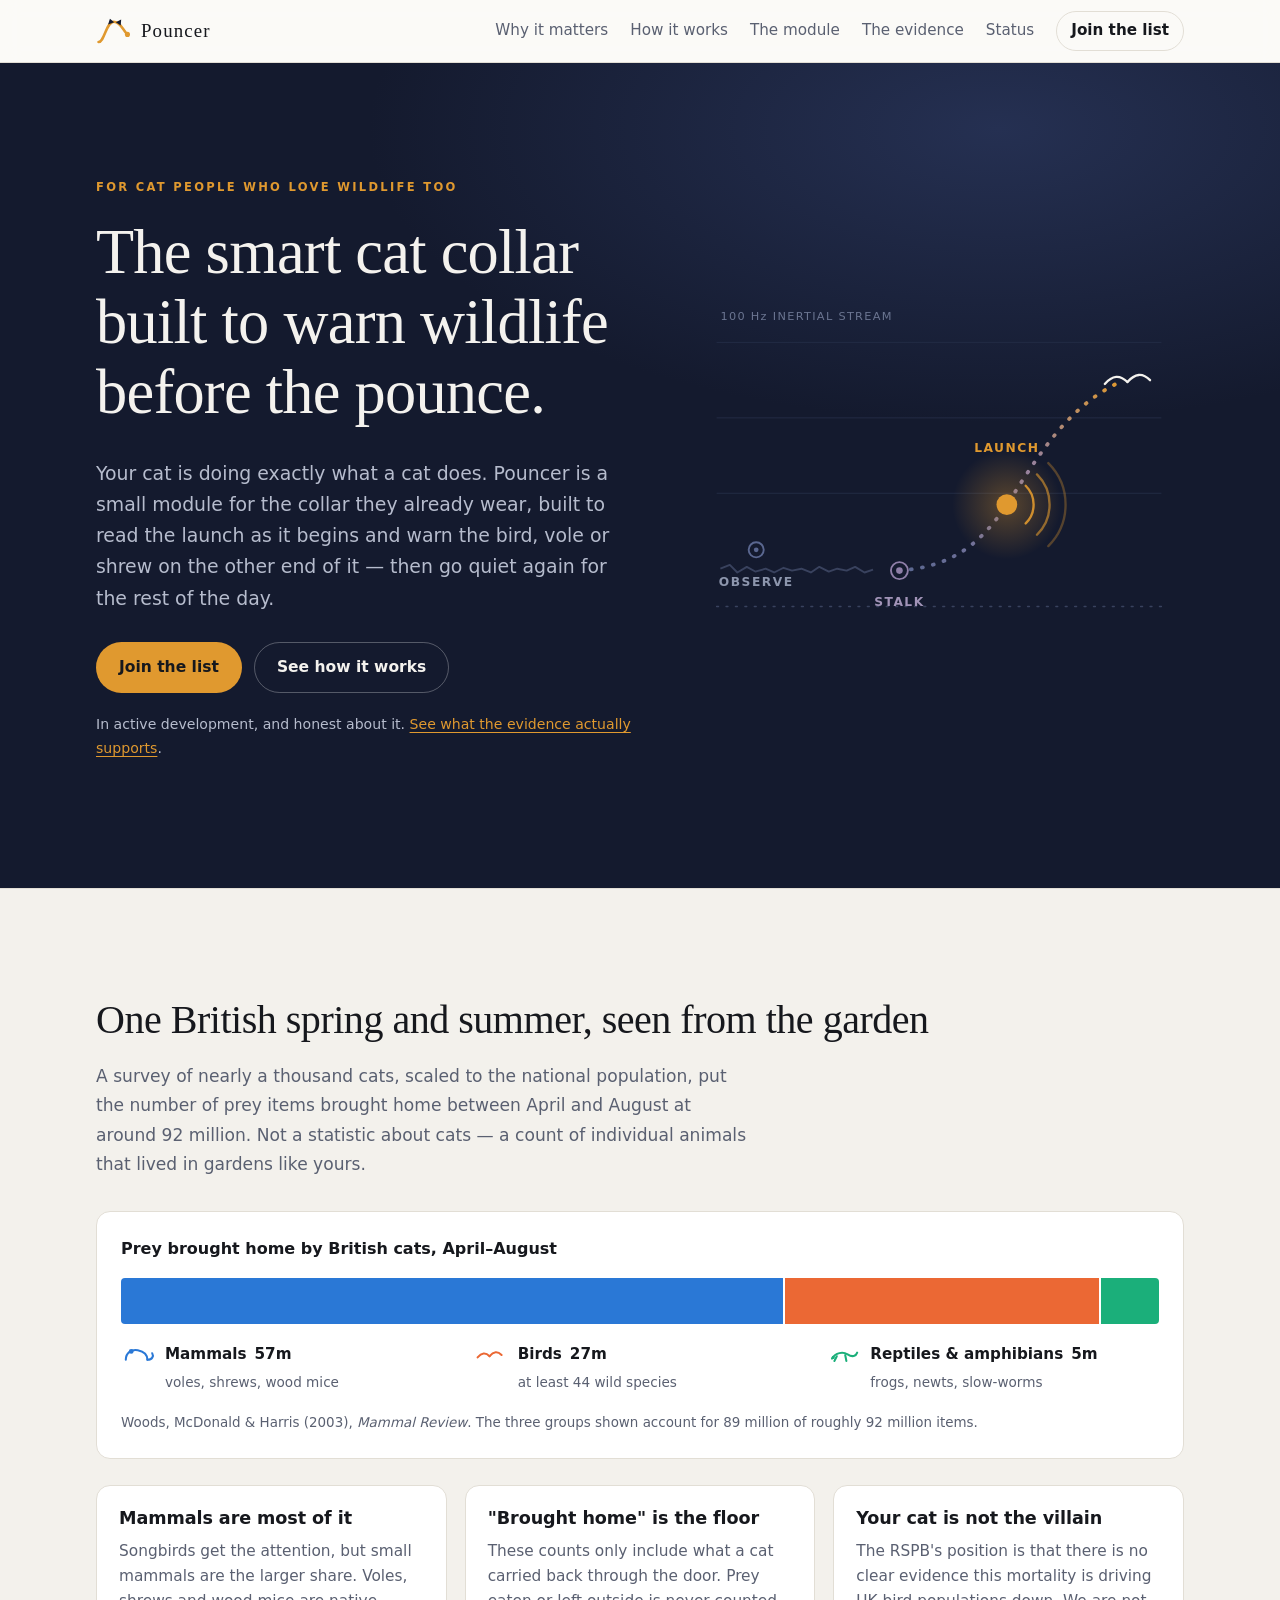
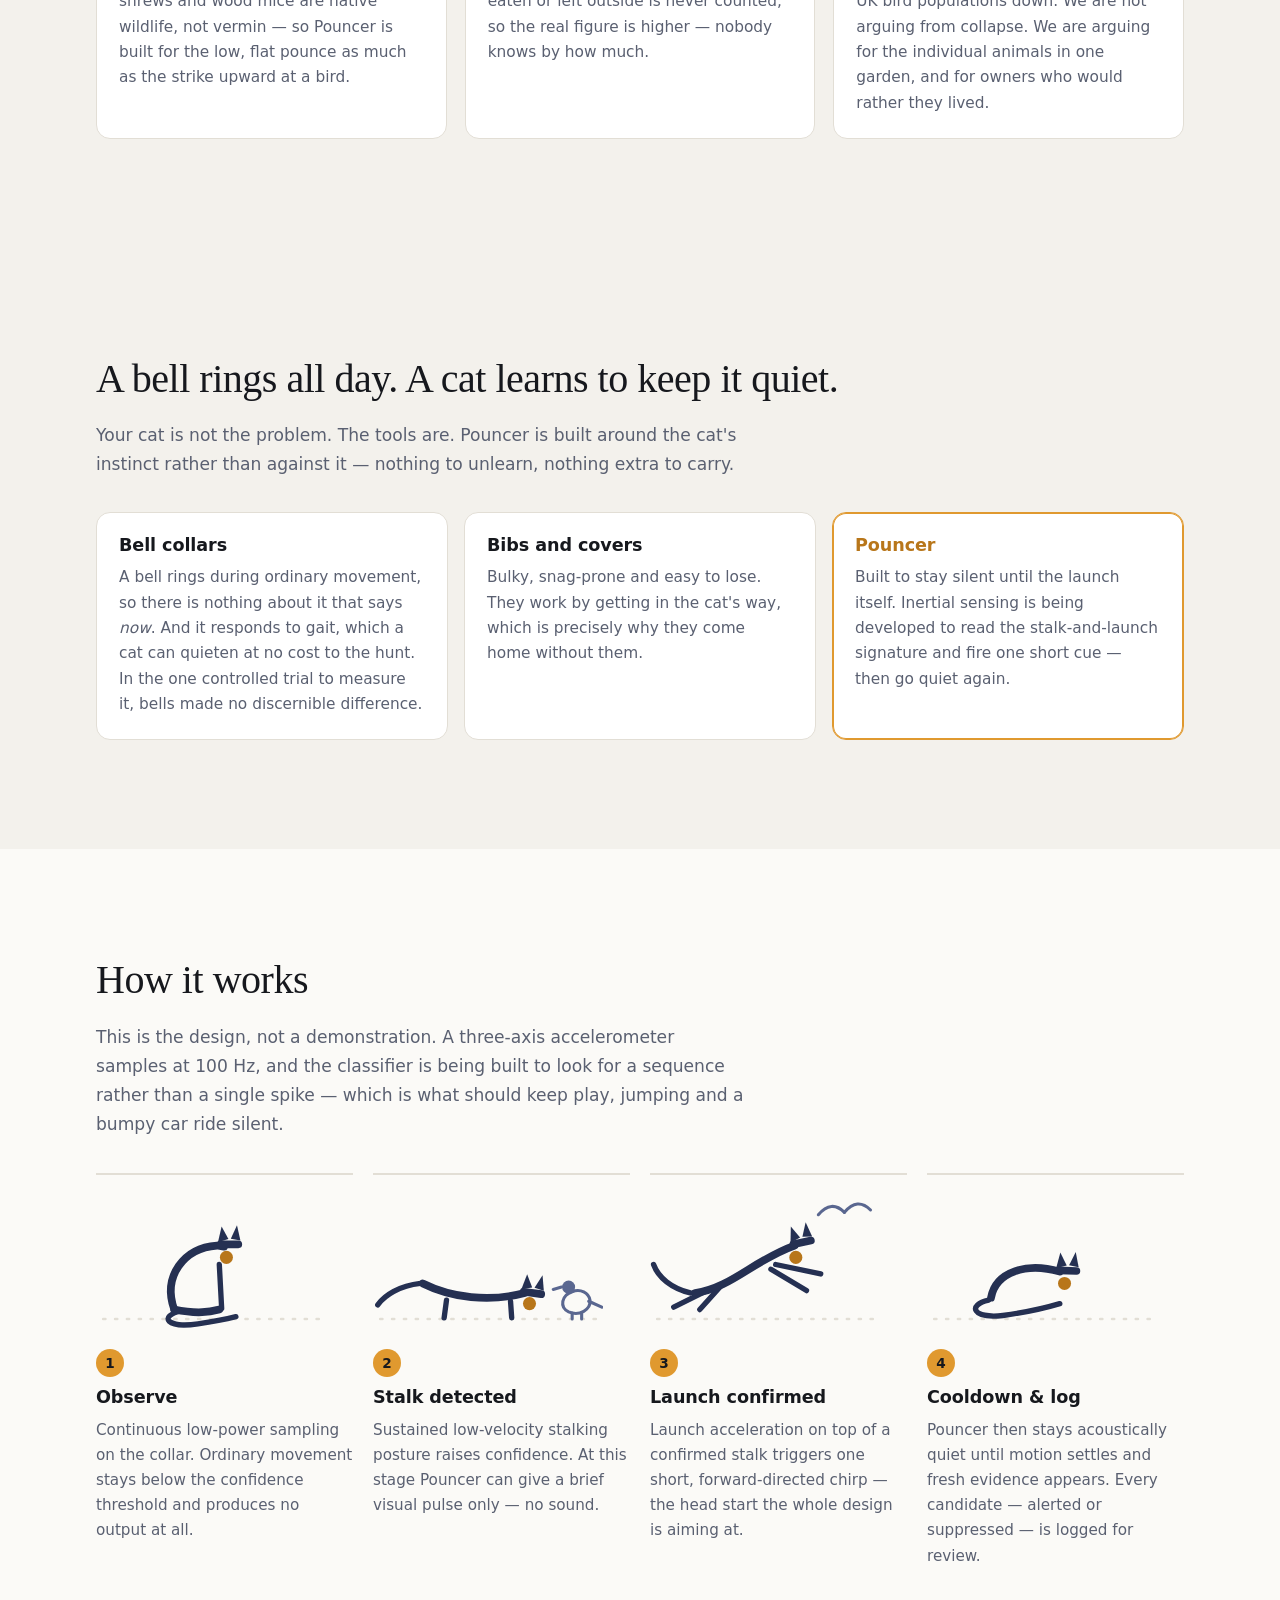
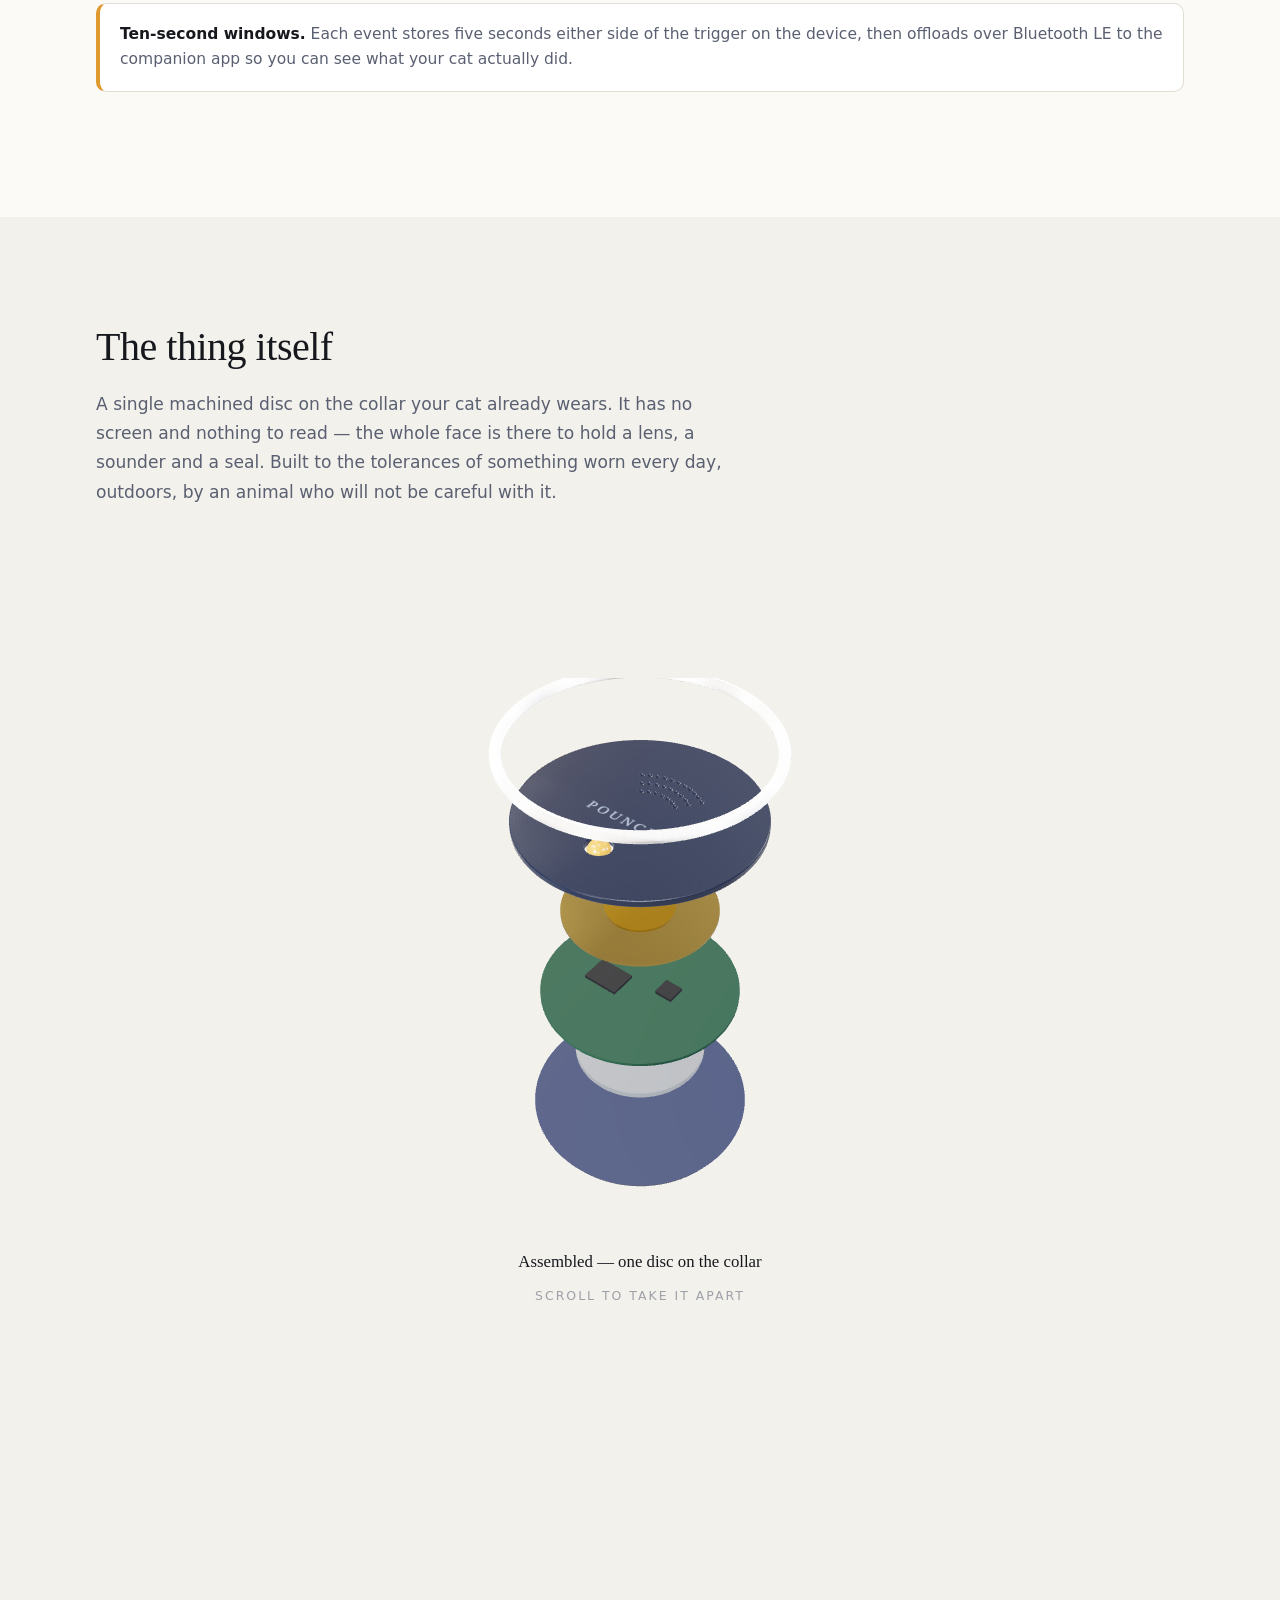
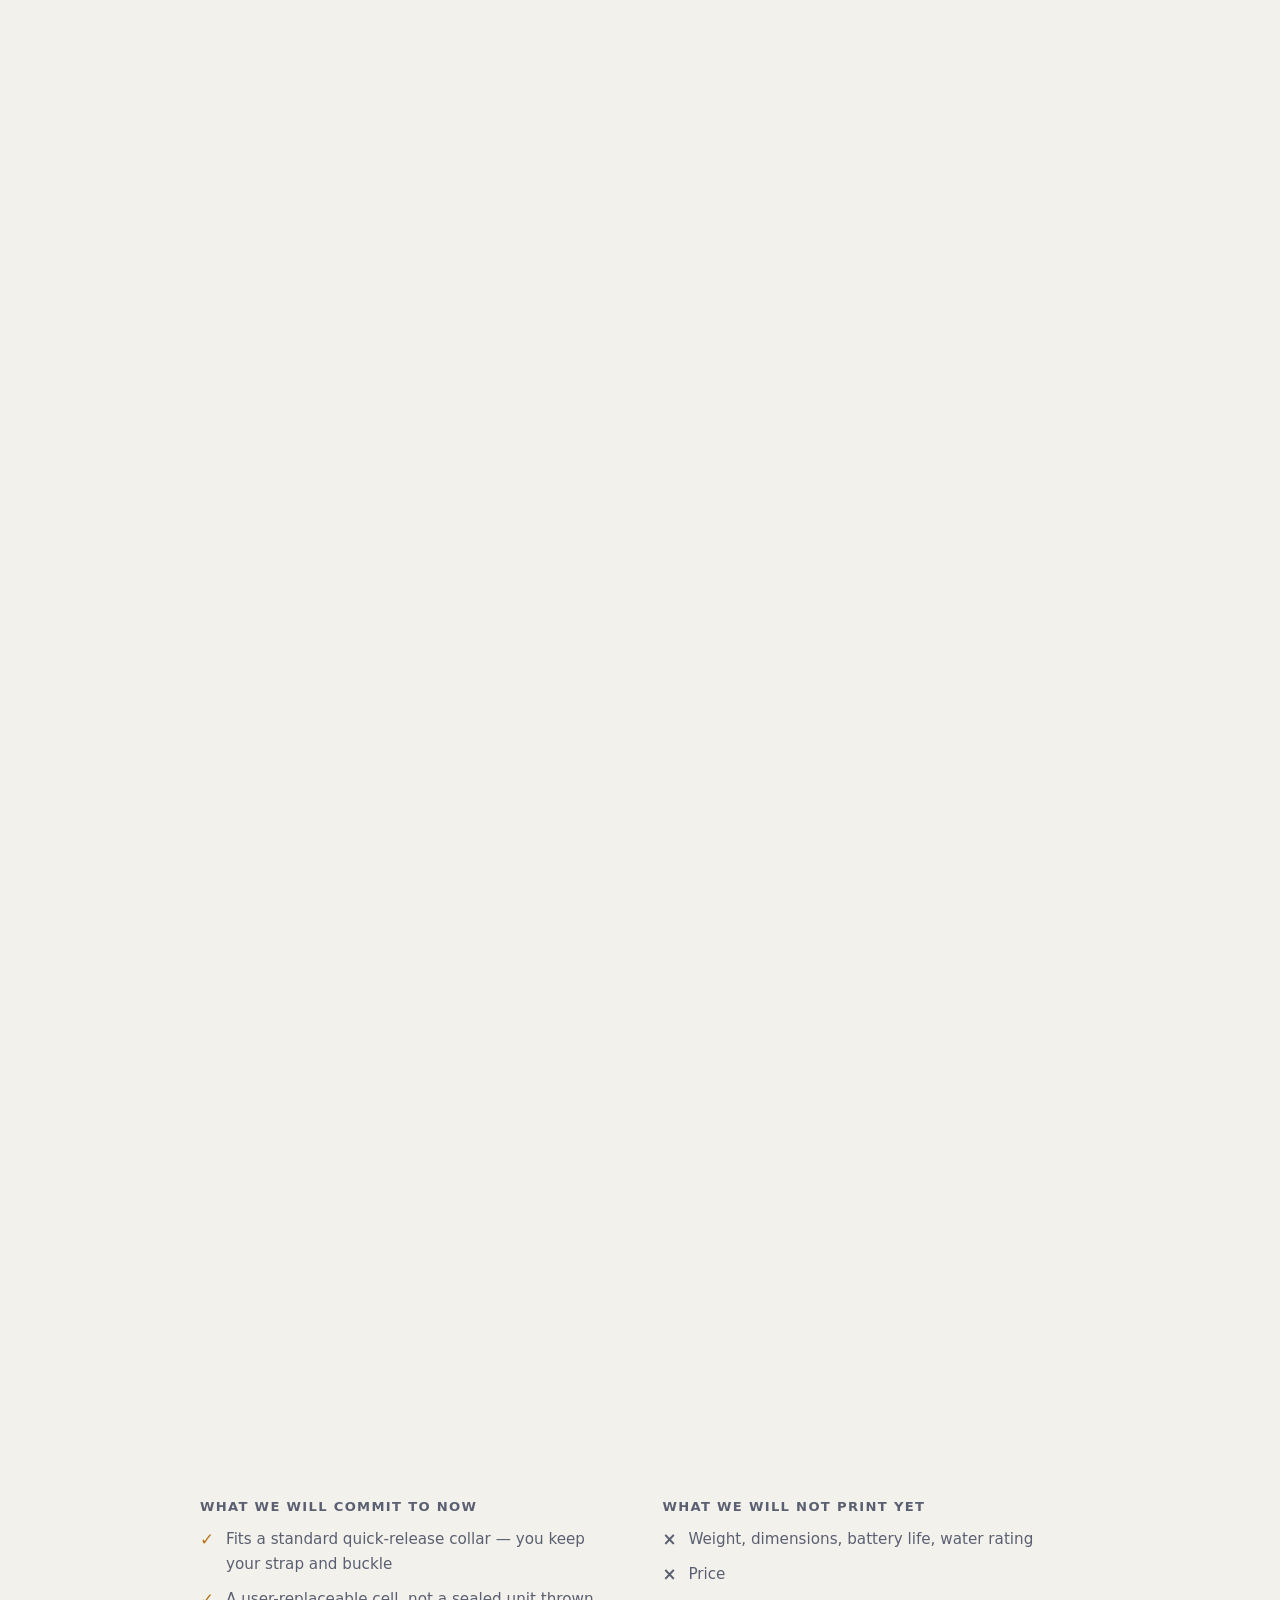
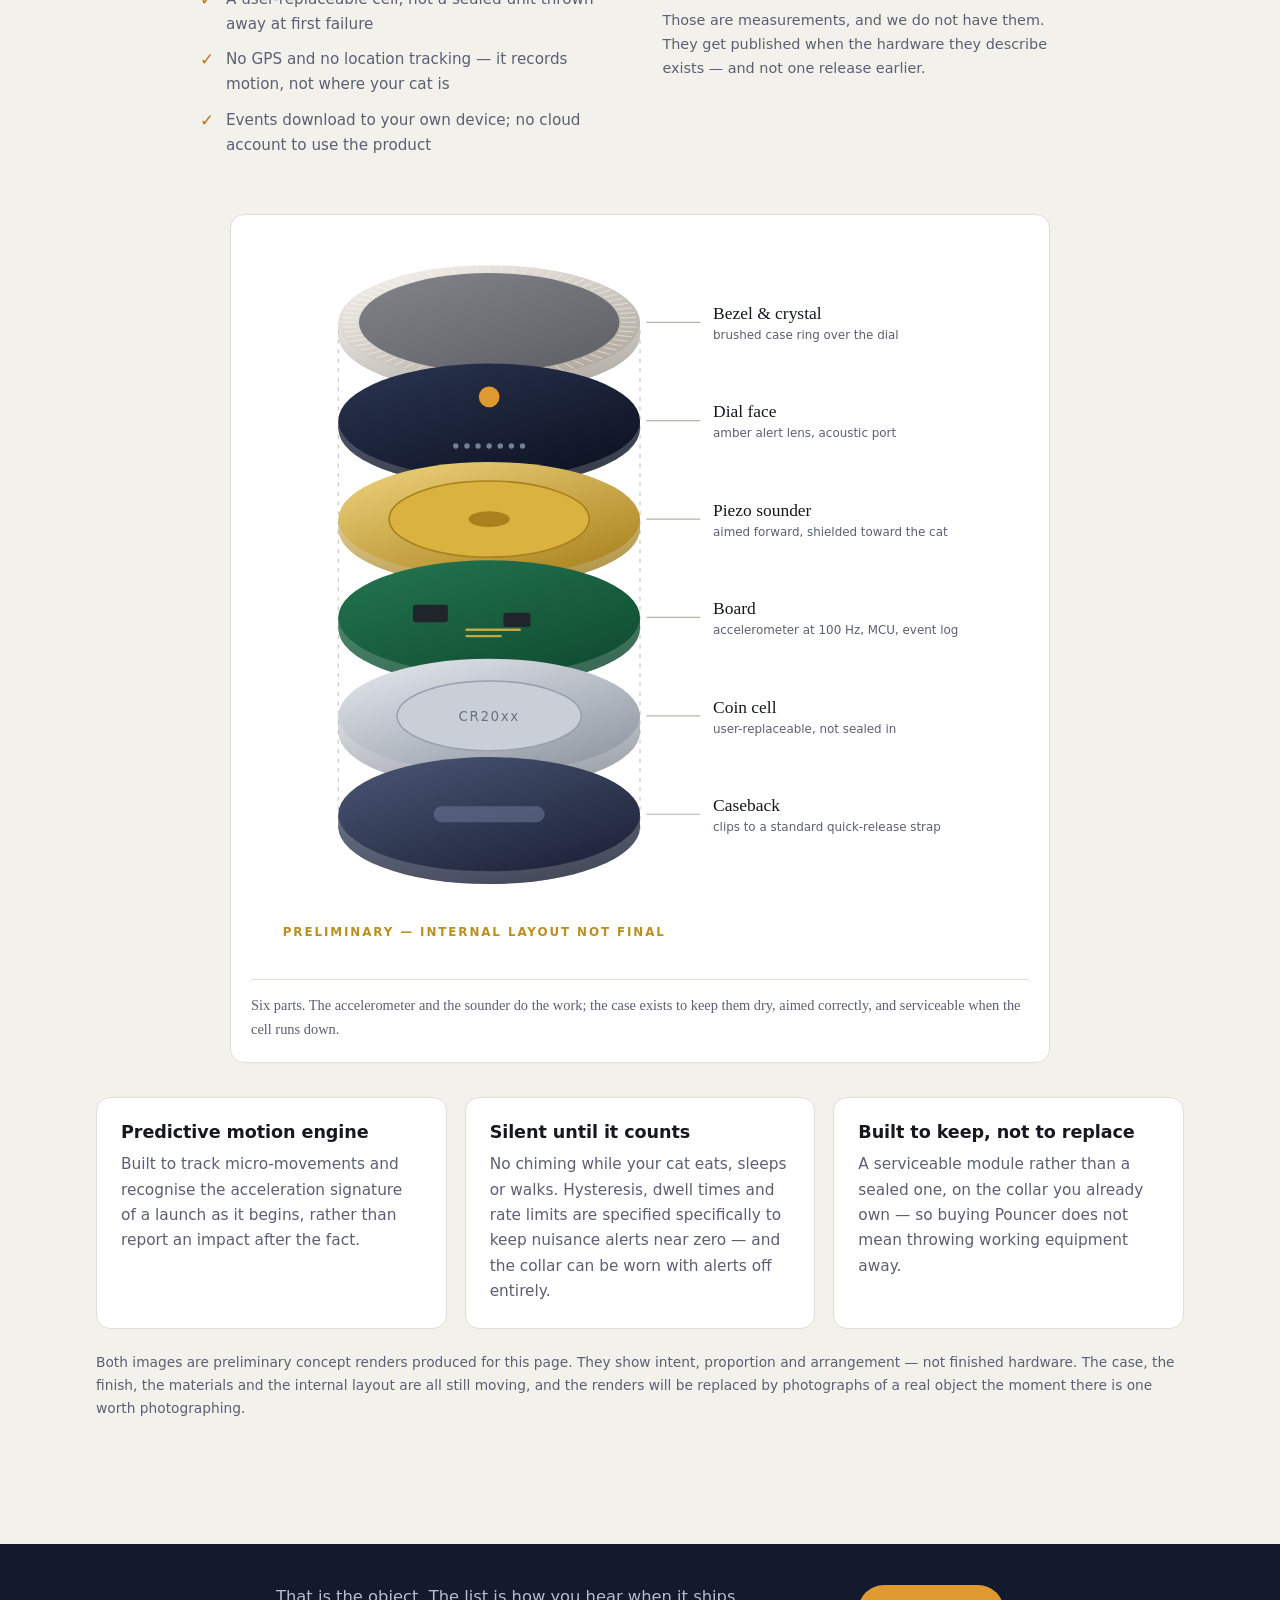
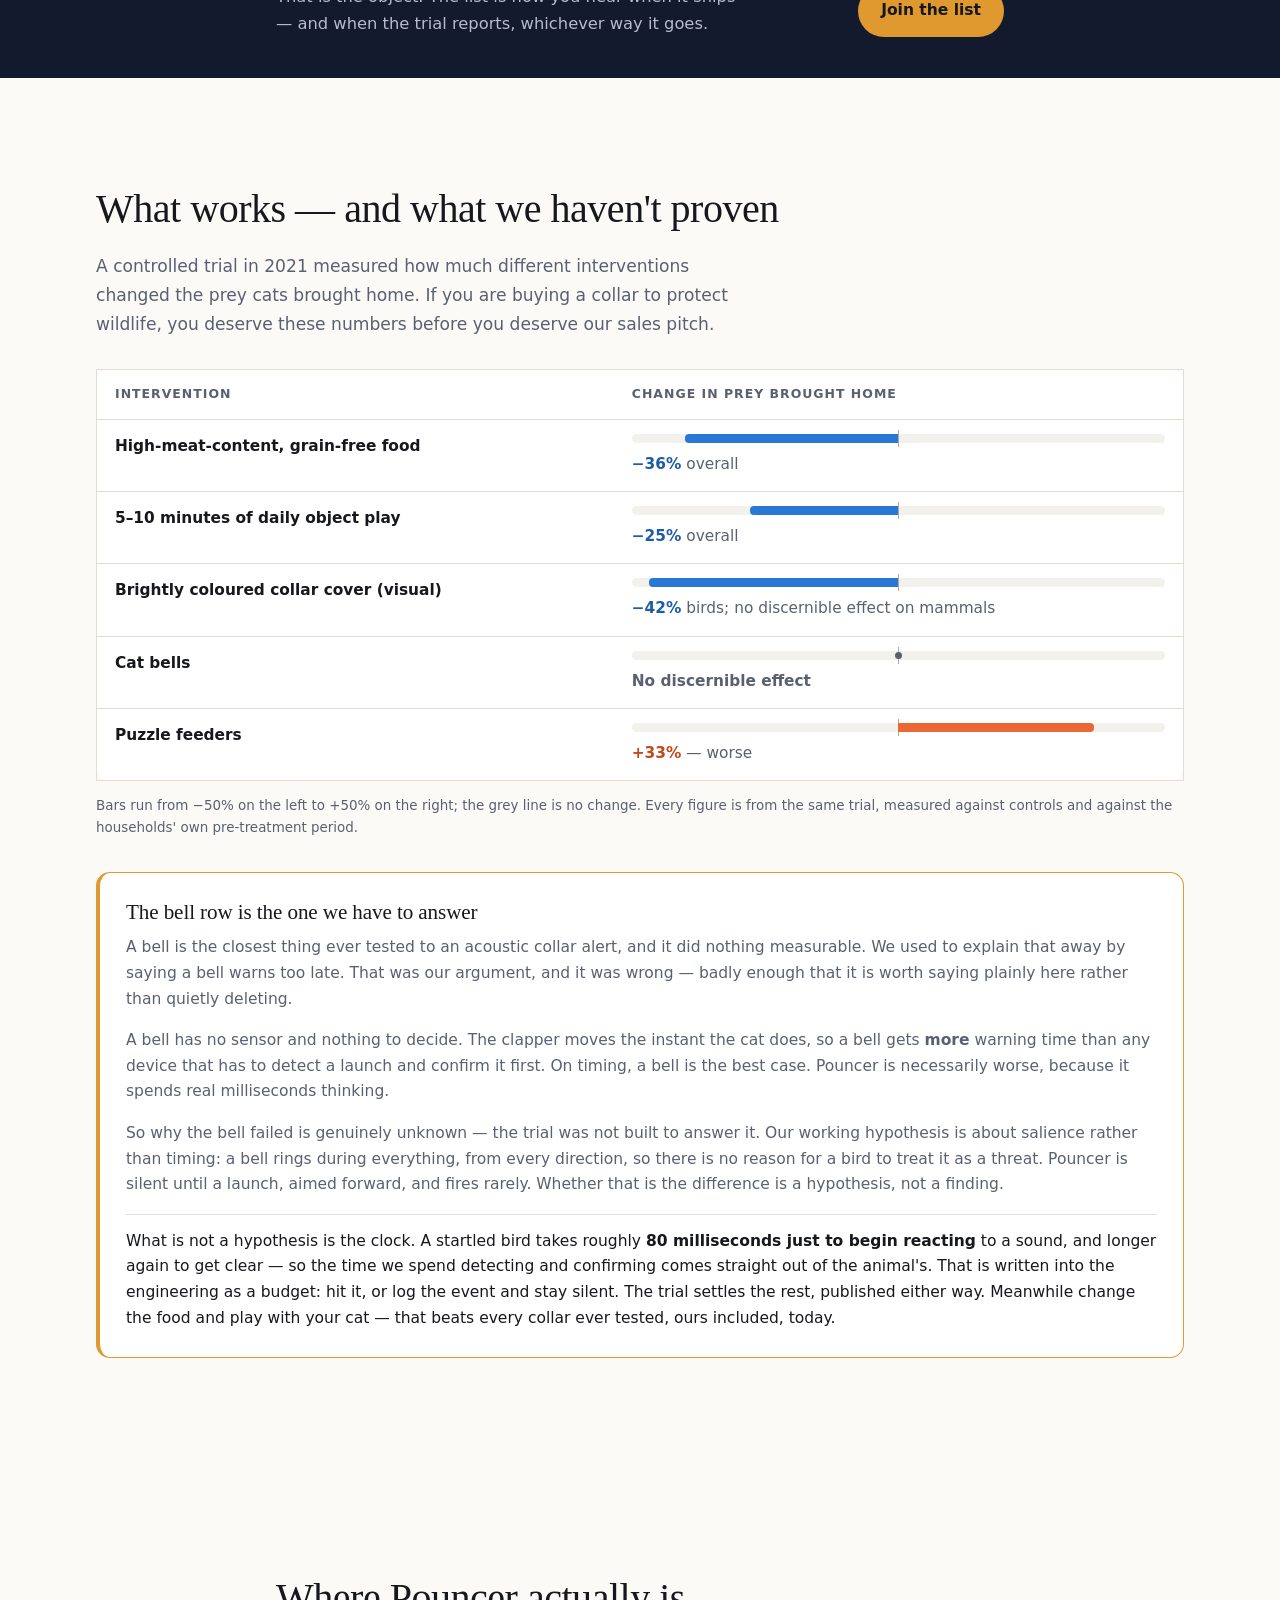
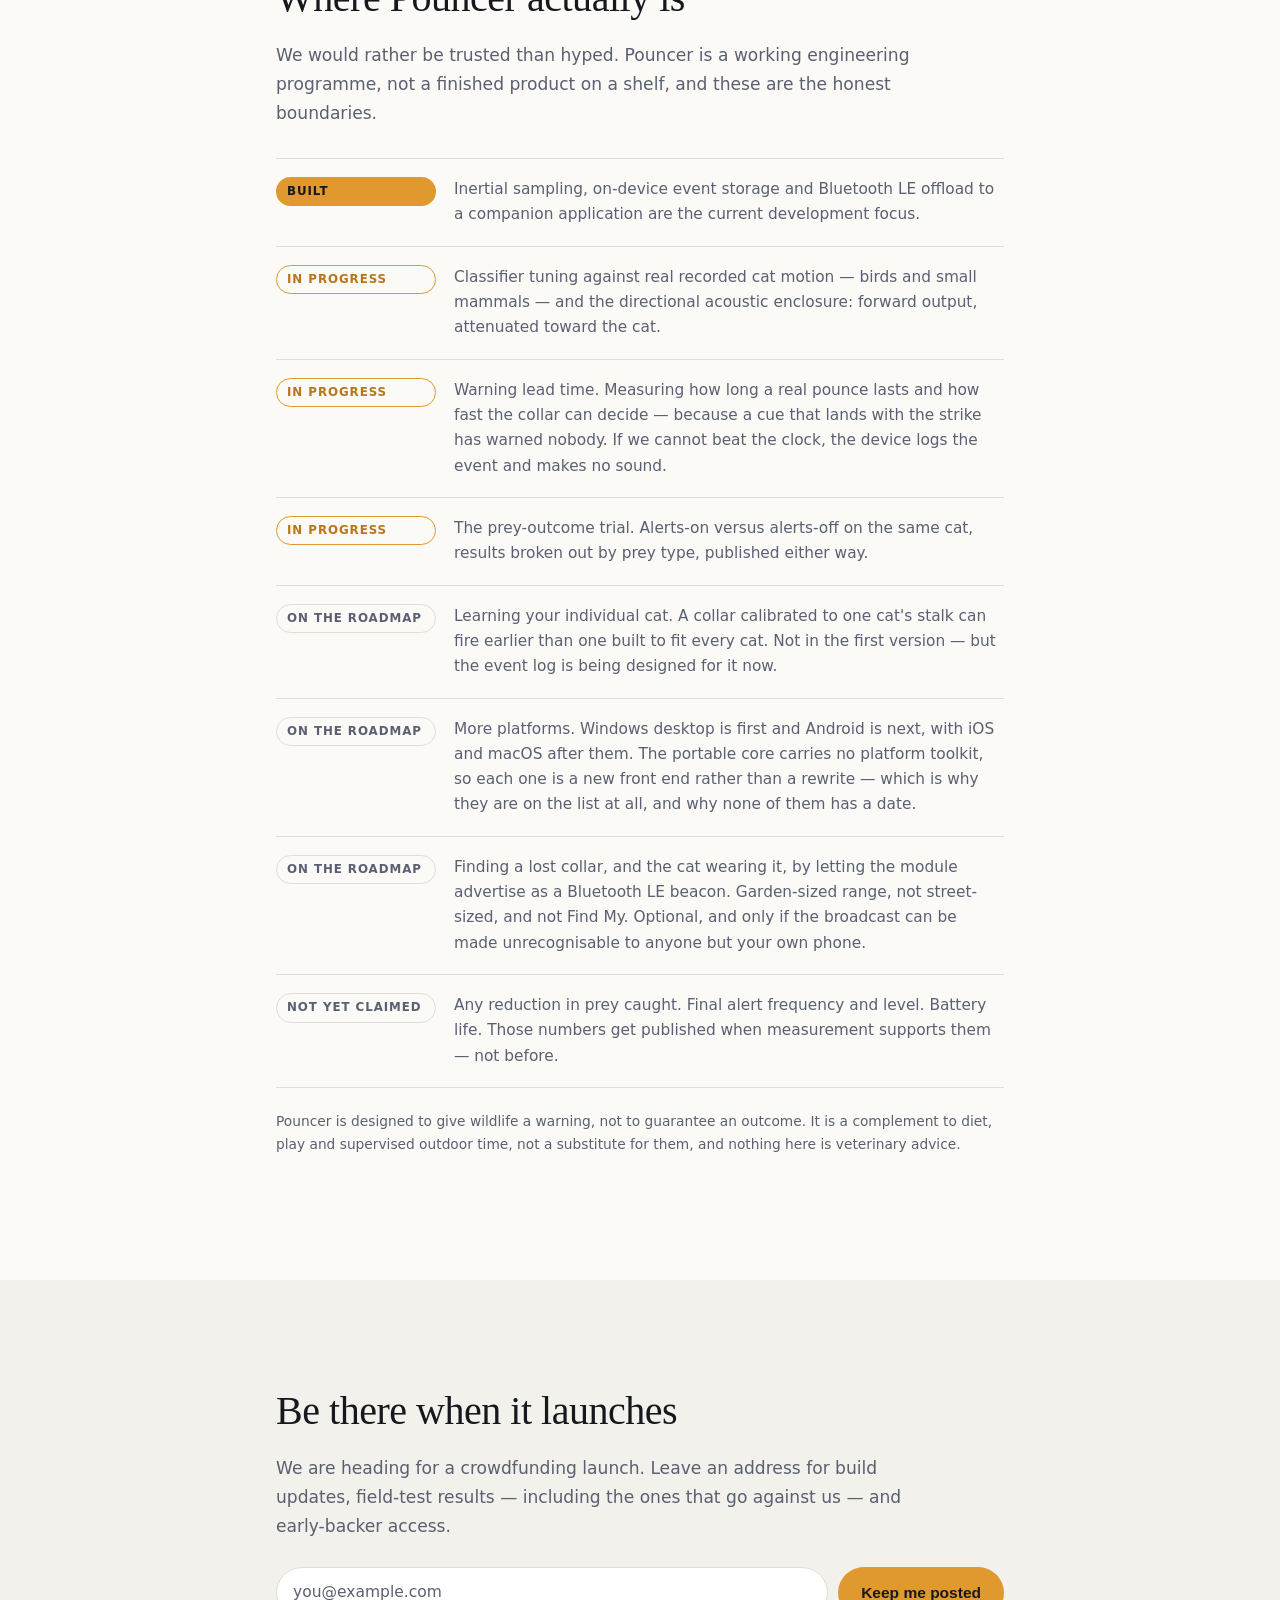
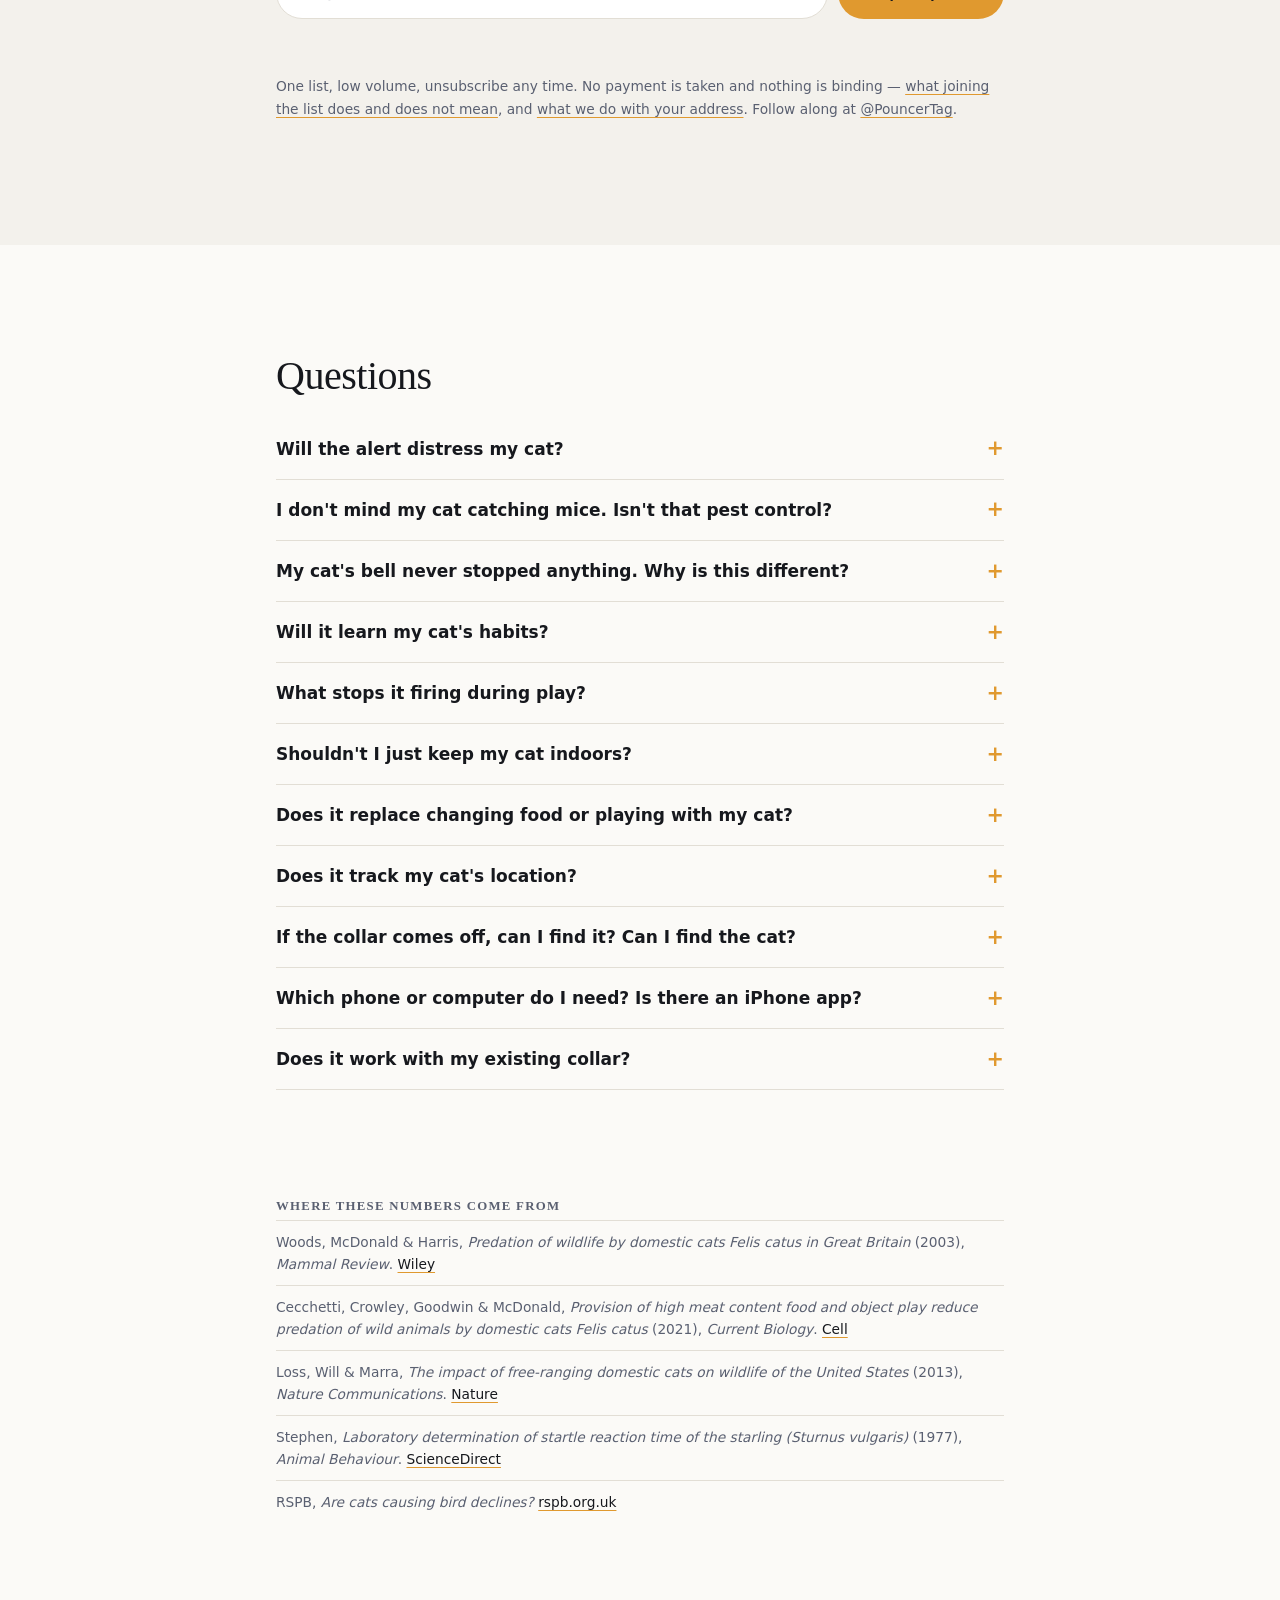
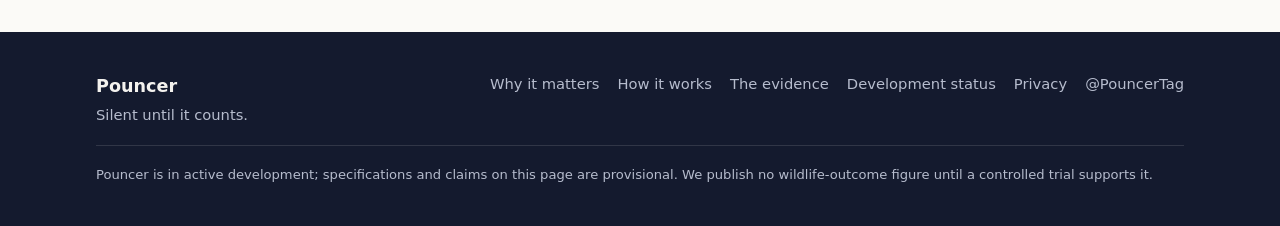
==== index.html @ cd50d079 "copy: iOS on the roadmap, and finding a lost collar with a BLE beacon The platform FAQ said the firs" ====
<!DOCTYPE html>
<html lang="en-GB">
<head>
<meta charset="utf-8">
<meta name="viewport" content="width=device-width, initial-scale=1">
<title>Pouncer — A Smart Cat Collar Built to Warn Wildlife Before the Pounce</title>
<meta name="description" content="Pouncer is a smart cat collar for owners who want the birds, voles and shrews in their garden to survive. A small module on the collar your cat already wears, being built to read the stalk-and-launch signature and sound one short warning at the moment of intent — silent the rest of the time.">
<link rel="canonical" href="https://pouncer.uk/">
<meta name="theme-color" content="#141a2e">

<meta property="og:type" content="website">
<meta property="og:site_name" content="Pouncer">
<meta property="og:title" content="Pouncer — A Smart Cat Collar Built to Warn Wildlife Before the Pounce">
<meta property="og:description" content="For owners who love their cat and the wildlife it hunts. A collar module built to warn the bird or vole before the strike — silent until it counts.">
<meta property="og:url" content="https://pouncer.uk/">
<meta property="og:image" content="https://pouncer.uk/assets/img/social-card.svg">
<meta name="twitter:card" content="summary_large_image">
<meta name="twitter:site" content="@PouncerTag">

<link rel="icon" href="assets/img/favicon.svg" type="image/svg+xml">
<link rel="stylesheet" href="assets/css/styles.css">
</head>
<body>
<a class="skip-link" href="#main">Skip to content</a>

<header class="site-header">
  <div class="wrap header-inner">
    <a class="brand" href="#top" aria-label="Pouncer home">
      <img src="assets/img/logo.svg" alt="" width="34" height="34" aria-hidden="true">
      <span class="brand-word">Pouncer</span>
    </a>

    <button class="nav-toggle" type="button" aria-expanded="false" aria-controls="site-nav">
      <span class="nav-toggle-bar" aria-hidden="true"></span>
      <span class="sr-only">Menu</span>
    </button>

    <nav id="site-nav" class="site-nav" aria-label="Primary">
      <a href="#why">Why it matters</a>
      <a href="#how">How it works</a>
      <a href="#product">The module</a>
      <a href="#evidence">The evidence</a>
      <a href="#status">Status</a>
      <a class="nav-cta" href="preorder/">Join the list</a>
    </nav>
  </div>
</header>

<main id="main">

  <section class="hero" id="top">
    <div class="wrap hero-inner">
      <div class="hero-copy">
        <p class="eyebrow">For cat people who love wildlife too</p>
        <h1>The smart cat collar built to warn wildlife before the pounce.</h1>
        <p class="lede">
          Your cat is doing exactly what a cat does. Pouncer is a small module for the collar they
          already wear, built to read the launch as it begins and warn the bird, vole or shrew on
          the other end of it — then go quiet again for the rest of the day.
        </p>
        <div class="hero-actions">
          <a class="btn btn-primary" href="preorder/">Join the list</a>
          <a class="btn btn-ghost" href="#how">See how it works</a>
        </div>
        <p class="hero-note">
          In active development, and honest about it.
          <a href="#evidence">See what the evidence actually supports</a>.
        </p>
      </div>

      <div class="hero-art" aria-hidden="true">
        <img src="assets/img/pounce-arc.svg" alt="" width="520" height="420" loading="eager">
      </div>
    </div>
  </section>

  <section class="section section-why" id="why">
    <div class="wrap">
      <h2>One British spring and summer, seen from the garden</h2>
      <p class="section-lede">
        A survey of nearly a thousand cats, scaled to the national population, put the number of
        prey items brought home between April and August at around 92&nbsp;million. Not a
        statistic about cats — a count of individual animals that lived in gardens like yours.
      </p>

      <figure class="viz viz-root">
        <figcaption class="viz-title">Prey brought home by British cats, April–August</figcaption>

        <div class="bar" role="img"
             aria-label="Of roughly 92 million prey items brought home, 57 million were mammals, 27 million were birds and 5 million were reptiles and amphibians; the remainder were unidentified.">
          <span class="bar-seg bar-seg-1" style="flex-grow: 57"></span>
          <span class="bar-seg bar-seg-2" style="flex-grow: 27"></span>
          <span class="bar-seg bar-seg-3" style="flex-grow: 5"></span>
        </div>

        <ul class="viz-key">
          <li><svg class="key-glyph key-glyph-1" viewBox="0 0 60 40" aria-hidden="true"><path d="M8 28 C8 16 18 10 28 12 C38 14 44 20 44 28"/><circle class="key-glyph-dot" cx="17" cy="14" r="4"/><path d="M44 28 C52 28 55 22 52 17"/></svg>
            <span class="key-name">Mammals</span>
            <span class="key-value">57m</span>
            <span class="key-note">voles, shrews, wood mice</span>
          </li>
          <li><svg class="key-glyph key-glyph-2" viewBox="0 0 60 40" aria-hidden="true"><path d="M6 24 q 10 -12 20 -2"/><path d="M26 22 q 10 -12 20 -2"/></svg>
            <span class="key-name">Birds</span>
            <span class="key-value">27m</span>
            <span class="key-note">at least 44 wild species</span>
          </li>
          <li><svg class="key-glyph key-glyph-3" viewBox="0 0 60 40" aria-hidden="true"><path d="M10 26 C16 16 28 14 36 19 C44 24 50 22 52 16"/><path d="M18 22 L14 30"/><path d="M32 20 L34 30"/><circle class="key-glyph-dot" cx="12" cy="24" r="2.6"/></svg>
            <span class="key-name">Reptiles &amp; amphibians</span>
            <span class="key-value">5m</span>
            <span class="key-note">frogs, newts, slow-worms</span>
          </li>
        </ul>

        <p class="viz-note">
          Woods, McDonald &amp; Harris (2003), <i>Mammal Review</i>. The three groups shown account
          for 89&nbsp;million of roughly 92&nbsp;million items.
        </p>
      </figure>

      <div class="why-notes">
        <article class="note-card">
          <h3>Mammals are most of it</h3>
          <p>
            Songbirds get the attention, but small mammals are the larger share. Voles, shrews and
            wood mice are native wildlife, not vermin — so Pouncer is built for the low, flat
            pounce as much as the strike upward at a bird.
          </p>
        </article>
        <article class="note-card">
          <h3>"Brought home" is the floor</h3>
          <p>
            These counts only include what a cat carried back through the door. Prey eaten or left
            outside is never counted, so the real figure is higher — nobody knows by how much.
          </p>
        </article>
        <article class="note-card">
          <h3>Your cat is not the villain</h3>
          <p>
            The RSPB's position is that there is no clear evidence this mortality is driving UK
            bird populations down. We are not arguing from collapse. We are arguing for the
            individual animals in one garden, and for owners who would rather they lived.
          </p>
        </article>
      </div>
    </div>
  </section>

  <section class="section section-problem" id="problem">
    <div class="wrap">
      <h2>A bell rings all day. A cat learns to keep it quiet.</h2>
      <p class="section-lede">
        Your cat is not the problem. The tools are. Pouncer is built around the cat's instinct
        rather than against it — nothing to unlearn, nothing extra to carry.
      </p>

      <div class="compare">
        <article class="compare-card">
          <h3>Bell collars</h3>
          <p>
            A bell rings during ordinary movement, so there is nothing about it that says
            <em>now</em>. And it responds to gait, which a cat can quieten at no cost to the hunt.
            In the one controlled trial to measure it, bells made no discernible difference.
          </p>
        </article>
        <article class="compare-card">
          <h3>Bibs and covers</h3>
          <p>
            Bulky, snag-prone and easy to lose. They work by getting in the cat's way, which is
            precisely why they come home without them.
          </p>
        </article>
        <article class="compare-card compare-card-ours">
          <h3>Pouncer</h3>
          <p>
            Built to stay silent until the launch itself. Inertial sensing is being developed to
            read the stalk-and-launch signature and fire one short cue — then go quiet again.
          </p>
        </article>
      </div>
    </div>
  </section>

  <section class="section section-how" id="how">
    <div class="wrap">
      <h2>How it works</h2>
      <p class="section-lede">
        This is the design, not a demonstration. A three-axis accelerometer samples at
        100&nbsp;Hz, and the classifier is being built to look for a sequence rather than a single
        spike — which is what should keep play, jumping and a bumpy car ride silent.
      </p>

      <ol class="steps">
        <li class="step">
          <svg class="cat-fig" viewBox="8 12 194 124" role="img" aria-labelledby="cat1t">
            <title id="cat1t">A cat sitting upright and alert, tail curled round to the front</title>
            <line class="cat-ground" x1="14" y1="120" x2="196" y2="120"/>
            <path class="cat-spine" d="M74 112 C64 84 82 60 110 58 L116 59"/>
            <path class="cat-spine" d="M74 112 C94 116 104 114 112 112"/>
            <path class="cat-limb" d="M112 74 L114 111"/>
            <path class="cat-limb" d="M80 113 C60 118 68 128 94 124 C108 122 118 120 126 118"/>
            <g transform="translate(113,57) rotate(-4)">
                <path class="cat-head" d="M0 0 L15 1"/>
                <path class="cat-ear" d="M-2 -2 L2 -15 L7 -4 Z"/>
                <path class="cat-ear" d="M9 -4 L15 -15 L17 -2 Z"/>
              </g>
            <circle class="cat-disc" cx="118" cy="68" r="5.5"/>
          </svg>
          <span class="step-num">1</span>
          <h3>Observe</h3>
          <p>
            Continuous low-power sampling on the collar. Ordinary movement stays below the
            confidence threshold and produces no output at all.
          </p>
        </li>
        <li class="step">
          <svg class="cat-fig" viewBox="8 12 194 124" role="img" aria-labelledby="cat2t">
            <title id="cat2t">The same cat crouched low and long, head forward, a bird on the ground ahead of it</title>
            <line class="cat-ground" x1="14" y1="120" x2="196" y2="120"/>
            <g class="cat-prey">
              <path d="M176 97 C167 100 165 110 173 114 C182 118 192 112 191 104 C190 98 183 94 176 97 Z"/>
              <circle cx="173" cy="93" r="5.5"/>
              <path d="M167 93 L160 95"/>
              <path d="M190 105 L201 110"/>
              <path d="M176 115 L176 120"/>
              <path d="M184 115 L184 120"/>
            </g>
            <path class="cat-limb" d="M48 90 C30 92 18 100 12 108"/>
            <path class="cat-spine" d="M50 90 C74 102 106 106 136 98"/>
            <path class="cat-limb" d="M70 104 L68 119"/>
            <path class="cat-limb" d="M124 105 L125 119"/>
            <g transform="translate(135,97) rotate(4)">
                <path class="cat-head" d="M0 0 L15 1"/>
                <path class="cat-ear" d="M-2 -2 L2 -15 L7 -4 Z"/>
                <path class="cat-ear" d="M9 -4 L15 -15 L17 -2 Z"/>
              </g>
            <circle class="cat-disc" cx="140" cy="107" r="5.5"/>
          </svg>
          <span class="step-num">2</span>
          <h3>Stalk detected</h3>
          <p>
            Sustained low-velocity stalking posture raises confidence. At this stage Pouncer can
            give a brief visual pulse only — no sound.
          </p>
        </li>
        <li class="step">
          <svg class="cat-fig" viewBox="8 12 194 124" role="img" aria-labelledby="cat3t">
            <title id="cat3t">The cat mid-launch along a rising arc, while the bird is already up and away</title>
            <line class="cat-ground" x1="14" y1="120" x2="196" y2="120"/>
            <g class="cat-prey">
              <path d="M150 32 q 11 -13 22 -2"/>
              <path d="M172 30 q 11 -13 22 -2"/>
            </g>
            <path class="cat-limb" d="M42 98 C26 94 15 85 11 74"/>
            <path class="cat-limb" d="M56 96 L28 110"/>
            <path class="cat-limb" d="M68 92 L50 112"/>
            <path class="cat-spine" d="M46 98 C76 94 96 70 130 58"/>
            <path class="cat-limb" d="M114 74 L152 82"/>
            <path class="cat-limb" d="M110 78 L140 96"/>
            <g transform="translate(129,57) rotate(-16)">
                <path class="cat-head" d="M0 0 L15 1"/>
                <path class="cat-ear" d="M-2 -2 L2 -15 L7 -4 Z"/>
                <path class="cat-ear" d="M9 -4 L15 -15 L17 -2 Z"/>
              </g>
            <circle class="cat-disc" cx="131" cy="68" r="5.5"/>
          </svg>
          <span class="step-num">3</span>
          <h3>Launch confirmed</h3>
          <p>
            Launch acceleration on top of a confirmed stalk triggers one short, forward-directed
            chirp — the head start the whole design is aiming at.
          </p>
        </li>
        <li class="step">
          <svg class="cat-fig" viewBox="8 12 194 124" role="img" aria-labelledby="cat4t">
            <title id="cat4t">The cat settled back down, compact, tail wrapped round to the front</title>
            <line class="cat-ground" x1="14" y1="120" x2="196" y2="120"/>
            <path class="cat-limb" d="M60 104 C42 108 46 120 72 117 C94 114 110 110 120 107"/>
            <path class="cat-spine" d="M62 102 C66 80 92 72 120 80"/>
            <g transform="translate(119,79) rotate(-2)">
                <path class="cat-head" d="M0 0 L15 1"/>
                <path class="cat-ear" d="M-2 -2 L2 -15 L7 -4 Z"/>
                <path class="cat-ear" d="M9 -4 L15 -15 L17 -2 Z"/>
              </g>
            <circle class="cat-disc" cx="124" cy="90" r="5.5"/>
          </svg>
          <span class="step-num">4</span>
          <h3>Cooldown &amp; log</h3>
          <p>
            Pouncer then stays acoustically quiet until motion settles and fresh evidence
            appears. Every candidate — alerted or suppressed — is logged for review.
          </p>
        </li>
      </ol>

      <p class="callout">
        <strong>Ten-second windows.</strong> Each event stores five seconds either side of the
        trigger on the device, then offloads over Bluetooth&nbsp;LE to the companion app so you
        can see what your cat actually did.
      </p>
    </div>
  </section>

  <section class="section section-product" id="product">
    <div class="wrap">
      <h2>The thing itself</h2>
      <p class="section-lede">
        A single machined disc on the collar your cat already wears. It has no screen and nothing
        to read — the whole face is there to hold a lens, a sounder and a seal. Built to the
        tolerances of something worn every day, outdoors, by an animal who will not be careful
        with it.
      </p>

      <div class="module-track" data-module-track>
        <div class="module-sticky">
          <div class="module-stage" data-module-stage data-state="poster"
               data-captions="Assembled — one disc on the collar|The bezel lifts off the case|Under the face: the sounder|The board, and the cell beneath it|Six parts, and the caseback that clips on">
            <figure class="product-figure" data-stage-poster>
              <img src="assets/img/module-disc.svg" alt="Concept render of the Pouncer module: a disc-shaped tag on a natural-fibre collar strap, with a machined bezel, turned face, amber alert lens and an acoustic port." width="900" height="900">
            </figure>
            <div class="module-canvas" data-stage-canvas></div>
            <button class="btn btn-ghost module-load" type="button" data-stage-load>View in 3D</button>
          </div>
          <p class="module-caption" data-stage-caption aria-live="polite">Assembled — one disc on the collar</p>
          <p class="module-hint">Scroll to take it apart</p>
        </div>
      </div>

      <div class="product-facts-grid">
        <div class="product-facts">
          <h3>What we will commit to now</h3>
          <ul class="ticks">
            <li>Fits a standard quick-release collar — you keep your strap and buckle</li>
            <li>A user-replaceable cell, not a sealed unit thrown away at first failure</li>
            <li>No GPS and no location tracking — it records motion, not where your cat is</li>
            <li>Events download to your own device; no cloud account to use the product</li>
          </ul>
        </div>
        <div class="product-facts">
          <h3>What we will not print yet</h3>
          <ul class="crosses">
            <li>Weight, dimensions, battery life, water rating</li>
            <li>Price</li>
          </ul>
          <p class="product-note">
            Those are measurements, and we do not have them. They get published when the hardware
            they describe exists — and not one release earlier.
          </p>
        </div>
      </div>

      <figure class="product-figure product-figure-wide" id="exploded-diagram">
        <div class="figure-scroll">
          <img src="assets/img/module-exploded-disc.svg" alt="Exploded view of the disc: bezel and crystal, dial face, piezo sounder, board carrying the accelerometer and microcontroller, coin cell, and the caseback that clips to the collar." width="980" height="920" loading="lazy">
        </div>
        <figcaption>
          Six parts. The accelerometer and the sounder do the work; the case exists to keep them
          dry, aimed correctly, and serviceable when the cell runs down.
        </figcaption>
      </figure>

      <div class="pillars">
        <article class="pillar">
          <h3>Predictive motion engine</h3>
          <p>
            Built to track micro-movements and recognise the acceleration signature of a launch
            as it begins, rather than report an impact after the fact.
          </p>
        </article>
        <article class="pillar">
          <h3>Silent until it counts</h3>
          <p>
            No chiming while your cat eats, sleeps or walks. Hysteresis, dwell times and rate
            limits are specified specifically to keep nuisance alerts near zero — and the collar
            can be worn with alerts off entirely.
          </p>
        </article>
        <article class="pillar">
          <h3>Built to keep, not to replace</h3>
          <p>
            A serviceable module rather than a sealed one, on the collar you already own — so
            buying Pouncer does not mean throwing working equipment away.
          </p>
        </article>
      </div>

      <p class="fineprint">
        Both images are preliminary concept renders produced for this page. They show intent,
        proportion and arrangement — not finished hardware. The case, the finish, the materials and
        the internal layout are all still moving, and the renders will be replaced by photographs
        of a real object the moment there is one worth photographing.
      </p>
    </div>
  </section>

  <section class="cta-band">
    <div class="wrap narrow cta-band-inner">
      <p>
        That is the object. The list is how you hear when it ships — and when the trial reports,
        whichever way it goes.
      </p>
      <a class="btn btn-primary" href="preorder/">Join the list</a>
    </div>
  </section>

  <section class="section section-evidence" id="evidence">
    <div class="wrap">
      <h2>What works — and what we haven't proven</h2>
      <p class="section-lede">
        A controlled trial in 2021 measured how much different interventions changed the prey cats
        brought home. If you are buying a collar to protect wildlife, you deserve these numbers
        before you deserve our sales pitch.
      </p>

      <div class="table-scroll">
        <table class="evidence-table">
          <caption class="sr-only">
            Change in prey brought home by intervention, Cecchetti et al. (2021)
          </caption>
          <thead>
            <tr><th scope="col">Intervention</th><th scope="col">Change in prey brought home</th></tr>
          </thead>
          <tbody>
            <tr>
              <th scope="row">High-meat-content, grain-free food</th>
              <td>
                <div class="dbar" aria-hidden="true"><span class="dbar-fill dbar-neg" style="width:40%"></span></div>
                <span class="delta delta-down">−36%</span> overall
              </td>
            </tr>
            <tr>
              <th scope="row">5–10 minutes of daily object play</th>
              <td>
                <div class="dbar" aria-hidden="true"><span class="dbar-fill dbar-neg" style="width:27.8%"></span></div>
                <span class="delta delta-down">−25%</span> overall
              </td>
            </tr>
            <tr>
              <th scope="row">Brightly coloured collar cover (visual)</th>
              <td>
                <div class="dbar" aria-hidden="true"><span class="dbar-fill dbar-neg" style="width:46.7%"></span></div>
                <span class="delta delta-down">−42%</span> birds; no discernible effect on mammals
              </td>
            </tr>
            <tr>
              <th scope="row">Cat bells</th>
              <td>
                <div class="dbar" aria-hidden="true"><span class="dbar-zero"></span></div>
                <span class="delta delta-flat">No discernible effect</span>
              </td>
            </tr>
            <tr>
              <th scope="row">Puzzle feeders</th>
              <td>
                <div class="dbar" aria-hidden="true"><span class="dbar-fill dbar-pos" style="width:36.7%"></span></div>
                <span class="delta delta-up">+33%</span> — worse
              </td>
            </tr>
          </tbody>
        </table>
      </div>

      <p class="viz-note viz-note-table">
        Bars run from −50% on the left to +50% on the right; the grey line is no change. Every
        figure is from the same trial, measured against controls and against the households' own
        pre-treatment period.
      </p>

      <div class="verdict">
        <h3>The bell row is the one we have to answer</h3>
        <p>
          A bell is the closest thing ever tested to an acoustic collar alert, and it did nothing
          measurable. We used to explain that away by saying a bell warns too late. That was our
          argument, and it was wrong — badly enough that it is worth saying plainly here rather
          than quietly deleting.
        </p>
        <p>
          A bell has no sensor and nothing to decide. The clapper moves the instant the cat does,
          so a bell gets <strong>more</strong> warning time than any device that has to detect a
          launch and confirm it first. On timing, a bell is the best case. Pouncer is necessarily
          worse, because it spends real milliseconds thinking.
        </p>
        <p>
          So why the bell failed is genuinely unknown — the trial was not built to answer it. Our
          working hypothesis is about salience rather than timing: a bell rings during everything,
          from every direction, so there is no reason for a bird to treat it as a threat. Pouncer
          is silent until a launch, aimed forward, and fires rarely. Whether that is the difference
          is a hypothesis, not a finding.
        </p>
        <p class="verdict-foot">
          What is not a hypothesis is the clock. A startled bird takes roughly
          <strong>80&nbsp;milliseconds just to begin reacting</strong> to a sound, and longer again
          to get clear — so the time we spend detecting and confirming comes straight out of the
          animal's. That is written into the engineering as a budget: hit it, or log the event and
          stay silent. The trial settles the rest, published either way. Meanwhile change the food
          and play with your cat — that beats every collar ever tested, ours included, today.
        </p>
      </div>
    </div>
  </section>

  <section class="section section-status" id="status">
    <div class="wrap narrow">
      <h2>Where Pouncer actually is</h2>
      <p class="section-lede">
        We would rather be trusted than hyped. Pouncer is a working engineering programme, not a
        finished product on a shelf, and these are the honest boundaries.
      </p>

      <ul class="status-list">
        <li>
          <span class="status-tag status-tag-done">Built</span>
          <p>
            Inertial sampling, on-device event storage and Bluetooth&nbsp;LE offload to a
            companion application are the current development focus.
          </p>
        </li>
        <li>
          <span class="status-tag status-tag-wip">In progress</span>
          <p>
            Classifier tuning against real recorded cat motion — birds and small mammals — and the
            directional acoustic enclosure: forward output, attenuated toward the cat.
          </p>
        </li>
        <li>
          <span class="status-tag status-tag-wip">In progress</span>
          <p>
            Warning lead time. Measuring how long a real pounce lasts and how fast the collar can
            decide — because a cue that lands with the strike has warned nobody. If we cannot beat
            the clock, the device logs the event and makes no sound.
          </p>
        </li>
        <li>
          <span class="status-tag status-tag-wip">In progress</span>
          <p>
            The prey-outcome trial. Alerts-on versus alerts-off on the same cat, results broken out
            by prey type, published either way.
          </p>
        </li>
        <li>
          <span class="status-tag status-tag-open">On the roadmap</span>
          <p>
            Learning your individual cat. A collar calibrated to one cat's stalk can fire earlier
            than one built to fit every cat. Not in the first version — but the event log is being
            designed for it now.
          </p>
        </li>
        <li>
          <span class="status-tag status-tag-open">On the roadmap</span>
          <p>
            More platforms. Windows desktop is first and Android is next, with iOS and macOS
            after them. The portable core carries no platform toolkit, so each one is a new front
            end rather than a rewrite — which is why they are on the list at all, and why none of
            them has a date.
          </p>
        </li>
        <li>
          <span class="status-tag status-tag-open">On the roadmap</span>
          <p>
            Finding a lost collar, and the cat wearing it, by letting the module advertise as a
            Bluetooth&nbsp;LE beacon. Garden-sized range, not street-sized, and not Find My.
            Optional, and only if the broadcast can be made unrecognisable to anyone but your own
            phone.
          </p>
        </li>
        <li>
          <span class="status-tag status-tag-open">Not yet claimed</span>
          <p>
            Any reduction in prey caught. Final alert frequency and level. Battery life. Those
            numbers get published when measurement supports them — not before.
          </p>
        </li>
      </ul>

      <p class="fineprint">
        Pouncer is designed to give wildlife a warning, not to guarantee an outcome. It is a
        complement to diet, play and supervised outdoor time, not a substitute for them, and
        nothing here is veterinary advice.
      </p>
    </div>
  </section>

  <section class="section section-updates" id="updates">
    <div class="wrap narrow">
      <h2>Be there when it launches</h2>
      <p class="section-lede">
        We are heading for a crowdfunding launch. Leave an address for build updates, field-test
        results — including the ones that go against us — and early-backer access.
      </p>

      <form class="signup" id="signup-form" data-endpoint="" novalidate>
        <label class="sr-only" for="email">Email address</label>
        <input id="email" name="email" type="email" inputmode="email" autocomplete="email"
               placeholder="you@example.com" required>
        <button class="btn btn-primary" type="submit">Keep me posted</button>
        <p class="form-status" id="form-status" role="status" aria-live="polite"></p>
      </form>

      <p class="fineprint">
        One list, low volume, unsubscribe any time. No payment is taken and nothing is binding —
        <a href="preorder/">what joining the list does and does not mean</a>, and
        <a href="privacy/">what we do with your address</a>. Follow along at
        <a href="https://twitter.com/PouncerTag" rel="noopener">@PouncerTag</a>.
      </p>
    </div>
  </section>

  <section class="section section-faq" id="faq">
    <div class="wrap narrow">
      <h2>Questions</h2>

      <details>
        <summary>Will the alert distress my cat?</summary>
        <p>
          That is the central design constraint. The chirp is short, forward-directed and
          mechanically attenuated toward the cat's ears, and it fires rarely by design. Welfare
          testing gates the final acoustic profile — if a profile bothers cats, it does not ship.
        </p>
      </details>

      <details>
        <summary>I don't mind my cat catching mice. Isn't that pest control?</summary>
        <p>
          Mostly it isn't. The mammals cats bring home in Britain are overwhelmingly native
          species — bank voles, field voles, shrews and wood mice — rather than the commensal
          brown rats and house mice people picture as pests. Shrews in particular are protected
          under UK law and are frequently caught and left uneaten. Pouncer also cannot tell one
          small mammal from another: it is built to detect the pounce, not the prey.
        </p>
      </details>

      <details>
        <summary>My cat's bell never stopped anything. Why is this different?</summary>
        <p>
          Honestly: it might not be. Nobody knows why bells fail, including us — the trial that
          measured it was not designed to find out, and a bell is not slow, it is simply always
          ringing. What we are betting on is that a cue which fires rarely, points forward and
          responds to the launch itself — which a cat cannot suppress without abandoning the
          pounce — is treated differently from a jingle that accompanies everything. That is a
          bet. Our trial is what settles it, and we will publish it either way.
        </p>
      </details>

      <details>
        <summary>Will it learn my cat's habits?</summary>
        <p>
          That is the plan, and it is not in the first version. Every cat stalks a little
          differently, and a collar calibrated to yours can recognise a launch earlier than one that
          has to work for every cat — which buys back exactly the milliseconds that matter. The
          event log is being designed to support it from the start. Until it ships, we will not
          claim the device adapts.
        </p>
      </details>

      <details>
        <summary>What stops it firing during play?</summary>
        <p>
          A single hard acceleration is never enough. The classifier requires a stalk phase, then
          launch features, then a confirmation window — followed by a cooldown that needs fresh
          evidence before it can sound again.
        </p>
      </details>

      <details>
        <summary>Shouldn't I just keep my cat indoors?</summary>
        <p>
          That is the most effective option, and for some cats and some locations it is the right
          one. It is also not a choice every owner can or will make, and a cat with outdoor access
          and no intervention is the status quo Pouncer is trying to improve on. We would rather
          help the owner who is staying outdoors than lecture them.
        </p>
      </details>

      <details>
        <summary>Does it replace changing food or playing with my cat?</summary>
        <p>
          No — and those have better evidence behind them than anything we have proven yet. A
          high-meat-content food and ten minutes of daily play both reduced prey brought home in a
          controlled trial. Do those first. Pouncer is designed to work alongside them.
        </p>
      </details>

      <details>
        <summary>Does it track my cat's location?</summary>
        <p>
          No. Pouncer records motion events, not position, and there is no GPS in the module.
          Events stay on the collar until you download them over Bluetooth&nbsp;LE.
        </p>
        <p>
          The beacon below does not change that. A beacon broadcasts "I am here" to anything
          listening nearby; it never learns where <em>it</em> is, and nothing about your cat's
          position is computed, stored or sent anywhere. Your phone estimates how close you are
          from how strong the signal is. That is the whole mechanism.
        </p>
      </details>

      <details>
        <summary>If the collar comes off, can I find it? Can I find the cat?</summary>
        <p>
          That is on the roadmap, and it is not in the first release. The module can advertise as
          a <strong>Bluetooth&nbsp;LE beacon</strong>, so a phone in range can tell you whether you
          are getting warmer or colder. It is a hotter-and-colder game, not a pin on a map.
        </p>
        <p>
          Be clear about the limits, because this is the feature people most want to over-read.
          The range is short — think the length of a garden rather than the length of a street —
          and a hedge, a wall, a shed door or the cat's own body all cut it down further. We will
          not print a range figure until we have measured one. It is good for a collar that came
          off in the long grass, and for a cat that is somewhere in the house refusing to answer.
          It is no help at all for a cat two streets away.
        </p>
        <p>
          It is also <strong>not Apple's Find My, and not Google's Find My Device</strong>. Those
          are separate accessory programmes with their own cryptography and certification, and
          being a Bluetooth beacon does not put a device into either of them. If that ever changes
          we will say so; until then, assume the only phone that can hear your collar is one you
          are holding.
        </p>
        <p>
          And a beacon that shouts a fixed identifier all day is a way to follow the person
          carrying it. So: it will be optional, and we will not ship one whose broadcast can be
          recognised by anyone except the phone it is paired with. If we cannot do that, we will
          ship no beacon at all.
        </p>
      </details>

      <details>
        <summary>Which phone or computer do I need? Is there an iPhone app?</summary>
        <p>
          The first companion is <strong>Windows desktop</strong>, with <strong>Android</strong>
          next. <strong>iOS and macOS are on the roadmap</strong> — later than the other two, but
          on it. iPhone owners are not being designed out; they are being asked to wait, and we
          would rather say that plainly than leave it unsaid.
        </p>
        <p>
          The reason is that one platform shipped properly beats four that half work. The portable
          core — the event format, the protocol, the pounce analysis — is deliberately written
          without any platform toolkit in it, so adding a platform is a new front end rather than
          a rewrite. That is a design decision made now, for a version that comes later. It is not
          a release date, and we will not give one until it is real.
        </p>
      </details>

      <details>
        <summary>Does it work with my existing collar?</summary>
        <p>
          It is designed as a compact module for standard quick-release collars, so the
          break-away safety mechanism you already use stays in place.
        </p>
      </details>
    </div>
  </section>

  <section class="section section-sources">
    <div class="wrap narrow">
      <h2 class="sources-heading">Where these numbers come from</h2>
      <ul class="sources">
        <li>
          Woods, McDonald &amp; Harris, <i>Predation of wildlife by domestic cats Felis catus in
          Great Britain</i> (2003), <i>Mammal Review</i>.
          <a href="https://onlinelibrary.wiley.com/doi/10.1046/j.1365-2907.2003.00017.x" rel="noopener">Wiley</a>
        </li>
        <li>
          Cecchetti, Crowley, Goodwin &amp; McDonald, <i>Provision of high meat content food and
          object play reduce predation of wild animals by domestic cats Felis catus</i> (2021),
          <i>Current Biology</i>.
          <a href="https://www.cell.com/current-biology/fulltext/S0960-9822(20)31896-0" rel="noopener">Cell</a>
        </li>
        <li>
          Loss, Will &amp; Marra, <i>The impact of free-ranging domestic cats on wildlife of the
          United States</i> (2013), <i>Nature Communications</i>.
          <a href="https://www.nature.com/articles/ncomms2380" rel="noopener">Nature</a>
        </li>
        <li>
          Stephen, <i>Laboratory determination of startle reaction time of the starling (Sturnus
          vulgaris)</i> (1977), <i>Animal Behaviour</i>.
          <a href="https://www.sciencedirect.com/science/article/abs/pii/000334727790121X" rel="noopener">ScienceDirect</a>
        </li>
        <li>
          RSPB, <i>Are cats causing bird declines?</i>
          <a href="https://www.rspb.org.uk/birds-and-wildlife/advice/gardening-for-wildlife/animal-deterrents/cats-and-garden-birds/" rel="noopener">rspb.org.uk</a>
        </li>
      </ul>
    </div>
  </section>
</main>

<footer class="site-footer">
  <div class="wrap footer-inner">
    <div>
      <p class="footer-brand">Pouncer</p>
      <p class="footer-tag">Silent until it counts.</p>
    </div>
    <nav class="footer-links" aria-label="Footer">
      <a href="#why">Why it matters</a>
      <a href="#how">How it works</a>
      <a href="#evidence">The evidence</a>
      <a href="#status">Development status</a>
      <a href="privacy/">Privacy</a>
      <a href="https://twitter.com/PouncerTag" rel="noopener">@PouncerTag</a>
    </nav>
    <p class="footer-legal">
      Pouncer is in active development; specifications and claims on this page are provisional.
      We publish no wildlife-outcome figure until a controlled trial supports it.
    </p>
  </div>
</footer>

<script src="assets/js/main.js" defer></script>
<script type="importmap">
{
  "imports": {
    "three": "./assets/3d/vendor/three.module.js",
    "three/addons/": "./assets/3d/vendor/addons/"
  }
}
</script>
<script type="module" src="assets/js/module-stage.js"></script>
</body>
</html>
---- assets/css/styles.css ----
/* Pouncer marketing site — single stylesheet, no external dependencies. */

:root {
  --bg: #fbfaf7;
  --surface: #ffffff;
  --surface-alt: #f3f1ec;
  --text: #16181d;
  --muted: #5a6071;
  --line: #e2ded5;
  --deep: #141a2e;
  --deep-soft: #253052;
  --accent: #e0992f;
  --accent-strong: #b8761a;
  --on-deep: #f4f2ee;
  --on-deep-muted: #b6bccd;
  --radius: 14px;
  --wrap: 1120px;
  --font: system-ui, -apple-system, "Segoe UI", Roboto, "Helvetica Neue", Arial, sans-serif;
  --cat: #253052;
  --cat-prey: #5a6790;
  --cat-disc: #b8761a;
  --font-display: ui-serif, Georgia, "Iowan Old Style", "Palatino Linotype", Palatino,
                  "Times New Roman", serif;
}

@media (prefers-color-scheme: dark) {
  :root:not([data-theme="light"]) {
    --bg: #0d1017;
    --surface: #151a24;
    --surface-alt: #1b2230;
    --text: #edeff4;
    --muted: #a0a8ba;
    --line: #262e3d;
    --deep: #0a0d16;
    --deep-soft: #1a2237;
    --accent: #f0ac44;
    --accent-strong: #f5c274;
    --on-deep: #edeff4;
    --on-deep-muted: #9aa3b6;
    --cat: #9aa4bd;
    --cat-prey: #77839e;
    --cat-disc: #f0ac44;
  }
}

*, *::before, *::after { box-sizing: border-box; }

/* A display rule must never resurrect a [hidden] element — the WhatsApp card
   stays hidden until a number is configured. */
[hidden] { display: none !important; }

html { scroll-behavior: smooth; }
@media (prefers-reduced-motion: reduce) {
  html { scroll-behavior: auto; }
  * { animation: none !important; transition: none !important; }
}

body {
  margin: 0;
  background: var(--bg);
  color: var(--text);
  font-family: var(--font);
  font-size: 17px;
  line-height: 1.65;
  -webkit-font-smoothing: antialiased;
}

h1, h2 {
  font-family: var(--font-display);
  font-weight: 400;
  line-height: 1.12;
  letter-spacing: -0.012em;
  margin: 0 0 .5em;
}
h1 { font-size: clamp(2.3rem, 5.8vw, 3.9rem); }
h2 { font-size: clamp(1.7rem, 3.6vw, 2.5rem); }
h3 { line-height: 1.25; letter-spacing: -0.005em; margin: 0 0 .5em;
     font-size: 1.1rem; font-weight: 650; }
p { margin: 0 0 1rem; }

a { color: inherit; text-decoration-color: var(--accent); text-underline-offset: 3px; }
a:hover { text-decoration-color: currentColor; }

img { max-width: 100%; height: auto; }

.wrap { width: 100%; max-width: var(--wrap); margin: 0 auto; padding: 0 16px; }
.wrap.narrow { max-width: 760px; }

.sr-only {
  position: absolute; width: 1px; height: 1px; padding: 0; margin: -1px;
  overflow: hidden; clip: rect(0 0 0 0); white-space: nowrap; border: 0;
}

.skip-link {
  position: absolute; left: -9999px; top: 0; z-index: 100;
  background: var(--accent); color: #16181d; padding: 10px 16px; border-radius: 0 0 8px 0;
}
.skip-link:focus { left: 0; }

:focus-visible { outline: 3px solid var(--accent); outline-offset: 2px; border-radius: 4px; }

/* ---------- header ---------- */

.site-header {
  position: sticky; top: 0; z-index: 40;
  background: color-mix(in srgb, var(--bg) 88%, transparent);
  backdrop-filter: blur(10px);
  border-bottom: 1px solid var(--line);
}

.header-inner {
  display: flex; align-items: center; gap: 16px;
  min-height: 62px;
}

.brand {
  display: inline-flex; align-items: center; gap: 11px;
  font-family: var(--font-display); font-weight: 400;
  letter-spacing: 0.06em; font-size: 1.18rem;
  text-decoration: none; margin-right: auto;
}
.brand-word { line-height: 1; }

.site-nav { display: flex; align-items: center; gap: 22px; font-size: .95rem; }
.site-nav a { text-decoration: none; color: var(--muted); }
.site-nav a:hover { color: var(--text); }
.site-nav .nav-cta {
  color: var(--text); font-weight: 600;
  border: 1px solid var(--line); border-radius: 999px; padding: 6px 14px;
}
.site-nav .nav-cta:hover { border-color: var(--accent); }

.nav-toggle {
  display: none; width: 42px; height: 38px;
  background: transparent; border: 1px solid var(--line); border-radius: 10px;
  color: inherit; cursor: pointer; position: relative;
}
.nav-toggle-bar,
.nav-toggle-bar::before,
.nav-toggle-bar::after {
  position: absolute; left: 50%; width: 18px; height: 2px; margin-left: -9px;
  background: currentColor; content: "";
}
.nav-toggle-bar { top: 50%; margin-top: -1px; }
.nav-toggle-bar::before { top: -6px; left: 0; margin-left: 0; }
.nav-toggle-bar::after { top: 6px; left: 0; margin-left: 0; }

@media (max-width: 820px) {
  .nav-toggle { display: block; order: 3; }
  .site-nav {
    order: 4; display: none; width: 100%;
    flex-direction: column; align-items: flex-start; gap: 4px;
    padding: 6px 0 16px;
  }
  .site-nav.is-open { display: flex; }
  .site-nav a { padding: 8px 0; width: 100%; }
  .header-inner { flex-wrap: wrap; }
}

/* ---------- hero ---------- */

.hero {
  background:
    radial-gradient(900px 420px at 78% 8%, var(--deep-soft), transparent 70%),
    var(--deep);
  color: var(--on-deep);
  padding: clamp(60px, 9vw, 124px) 0 clamp(68px, 10vw, 132px);
  border-bottom: 1px solid var(--line);
}

.hero-inner {
  display: grid; grid-template-columns: minmax(0, 1.05fr) minmax(0, .95fr);
  gap: clamp(24px, 5vw, 56px); align-items: center;
}

.eyebrow {
  text-transform: uppercase; letter-spacing: .2em; font-size: .72rem;
  font-weight: 700; color: var(--accent); margin-bottom: 20px;
}

.hero h1 { color: var(--on-deep); max-width: 22ch; }

.lede {
  font-size: clamp(1.02rem, 1.6vw, 1.18rem);
  color: var(--on-deep-muted); max-width: 52ch; margin-bottom: 28px;
}

.hero-actions { display: flex; flex-wrap: wrap; gap: 12px; margin-bottom: 20px; }

.hero-note { font-size: .88rem; color: var(--on-deep-muted); margin: 0; }
.hero-note a { color: var(--accent); }

.hero-art { justify-self: center; }

.btn {
  display: inline-block; padding: 12px 22px; border-radius: 999px;
  font-weight: 650; font-size: .97rem; text-decoration: none; cursor: pointer;
  border: 1px solid transparent; transition: transform .12s ease, background .12s ease;
}
.btn:active { transform: translateY(1px); }
.btn-primary { background: var(--accent); color: #16181d; }
.btn-primary:hover { background: var(--accent-strong); color: #fff; }
.btn-ghost { border-color: rgba(255,255,255,.28); color: var(--on-deep); }
.btn-ghost:hover { border-color: var(--accent); }

/* ---------- sections ---------- */

.section { padding: clamp(56px, 8.5vw, 116px) 0; }
/* Clear the sticky header when an anchor link lands on a section. */
.section, .hero { scroll-margin-top: 72px; }
.section-lede { color: var(--muted); max-width: 60ch; font-size: 1.07rem; line-height: 1.7; }
.section-problem, .section-updates { background: var(--surface-alt); }

/* problem comparison */

.compare {
  display: grid; grid-template-columns: repeat(auto-fit, minmax(240px, 1fr));
  gap: 16px; margin-top: 32px;
}
.compare-card {
  background: var(--surface); border: 1px solid var(--line);
  border-radius: var(--radius); padding: 22px;
}
.compare-card p { color: var(--muted); margin: 0; font-size: .96rem; }
.compare-card-ours { border-color: var(--accent); box-shadow: 0 0 0 1px var(--accent) inset; }
.compare-card-ours h3 { color: var(--accent-strong); }

/* steps */

.steps {
  list-style: none; margin: 34px 0 0; padding: 0;
  display: grid; grid-template-columns: repeat(auto-fit, minmax(230px, 1fr)); gap: 20px;
}
.step { position: relative; padding-top: 12px; border-top: 2px solid var(--line); }

/* Posture figures. They carry real information — what a stalk looks like
   against a launch — so they are inline SVG that inherits the theme rather
   than flat images that would need a second file per colour scheme.

   Line art, not silhouette. The spine stroke IS the gesture, and the gesture
   is what the accelerometer traces. It also matches the logo's own vocabulary:
   an arc plus two ear marks, "the cat, reduced to two marks". An earlier pass
   built these from filled primitives and landed in the uncanny middle —
   neither realistic nor designed. */
.cat-fig { display: block; width: 100%; max-width: 230px; height: auto; margin: 4px 0 10px; }
.cat-spine { fill: none; stroke: var(--cat); stroke-width: 6.5; stroke-linecap: round; }
.cat-head  { fill: none; stroke: var(--cat); stroke-width: 6.5; stroke-linecap: round; }
.cat-limb  { fill: none; stroke: var(--cat); stroke-width: 4.5; stroke-linecap: round; }
.cat-ear   { fill: var(--cat); }
/* Not --accent: on the light page that is 2.29:1, and in line art the disc
   floats on bare background instead of sitting on a dark body. The deeper
   amber gives 3.56:1 light; dark mode keeps the brighter accent at 9.69:1. */
.cat-disc  { fill: var(--cat-disc); }
.cat-ground { stroke: var(--line); stroke-width: 2; stroke-dasharray: 2 8; stroke-linecap: round; }
/* The prey sits at a lighter weight than the cat on purpose: it is the thing
   at risk, not the subject of the diagram. */
.cat-prey { fill: none; stroke: var(--cat-prey); stroke-width: 2.6;
            stroke-linecap: round; stroke-linejoin: round; }
.cat-prey circle { fill: var(--cat-prey); stroke: none; }

/* Prey key. The glyph replaces the colour chip, so shape and colour encode the
   same three groups — redundant encoding, which survives colour-blindness
   where a chip alone does not. */
.key-glyph { width: 36px; height: 24px; fill: none; stroke: currentColor;
             stroke-width: 3.4; stroke-linecap: round; stroke-linejoin: round; }
.key-glyph-dot { fill: currentColor; stroke: none; }
.key-glyph-1 { color: var(--series-1); }
.key-glyph-2 { color: var(--series-2); }
.key-glyph-3 { color: var(--series-3); }
.step-num {
  display: inline-flex; align-items: center; justify-content: center;
  width: 28px; height: 28px; border-radius: 50%;
  background: var(--accent); color: #16181d;
  font-size: .85rem; font-weight: 700; margin-bottom: 10px;
}
.step p { color: var(--muted); font-size: .95rem; margin: 0; }

.callout {
  margin-top: 34px; padding: 18px 20px;
  background: var(--surface); border: 1px solid var(--line);
  border-left: 4px solid var(--accent); border-radius: 10px;
  color: var(--muted); font-size: .97rem;
}
.callout strong { color: var(--text); }

/* pillars */

.pillars {
  display: grid; grid-template-columns: repeat(auto-fit, minmax(250px, 1fr));
  gap: 18px; margin-top: 28px;
}
.pillar {
  background: var(--surface); border: 1px solid var(--line);
  border-radius: var(--radius); padding: 24px;
}
.pillar p { color: var(--muted); margin: 0; font-size: .96rem; }

/* status */

.status-list { list-style: none; margin: 30px 0 0; padding: 0; }
.status-list li {
  display: grid; grid-template-columns: 160px 1fr; gap: 18px;
  padding: 18px 0; border-top: 1px solid var(--line);
}
.status-list li:last-child { border-bottom: 1px solid var(--line); }
.status-list p { margin: 0; color: var(--muted); font-size: .96rem; }

.status-tag {
  align-self: start; display: inline-block; padding: 4px 10px; border-radius: 999px;
  font-size: .74rem; font-weight: 700; text-transform: uppercase; letter-spacing: .08em;
  border: 1px solid var(--line); white-space: nowrap;
}
.status-tag-done { background: var(--accent); color: #16181d; border-color: transparent; }
.status-tag-wip { color: var(--accent-strong); border-color: var(--accent); }
.status-tag-open { color: var(--muted); }

@media (max-width: 620px) {
  .status-list li { grid-template-columns: 1fr; gap: 8px; }
}

.fineprint { color: var(--muted); font-size: .86rem; margin-top: 22px; }

/* signup */

.signup { display: flex; flex-wrap: wrap; gap: 10px; margin-top: 26px; }
.signup input {
  flex: 1 1 260px; min-width: 0;
  padding: 12px 16px; font: inherit; font-size: .97rem;
  color: var(--text); background: var(--surface);
  border: 1px solid var(--line); border-radius: 999px;
}
.signup input::placeholder { color: var(--muted); }
.form-status { flex-basis: 100%; margin: 4px 0 0; font-size: .9rem; min-height: 1.4em; }
.form-status.is-error { color: var(--accent-strong); }

/* faq */

.section-faq details {
  border-bottom: 1px solid var(--line); padding: 16px 0;
}
.section-faq summary {
  cursor: pointer; font-weight: 650; list-style: none;
  display: flex; justify-content: space-between; align-items: center; gap: 16px;
}
.section-faq summary::-webkit-details-marker { display: none; }
.section-faq summary::after { content: "+"; color: var(--accent); font-size: 1.3rem; line-height: 1; }
.section-faq details[open] summary::after { content: "–"; }
.section-faq details p { color: var(--muted); margin: 12px 0 0; font-size: .96rem; max-width: 66ch; }

/* footer */

.site-footer {
  background: var(--deep); color: var(--on-deep);
  padding: 40px 0; margin-top: 0;
}
.footer-inner { display: grid; grid-template-columns: 1fr auto; gap: 18px 32px; align-items: start; }
.footer-brand { font-weight: 700; font-size: 1.1rem; margin: 0; }
.footer-tag { color: var(--on-deep-muted); margin: 2px 0 0; font-size: .92rem; }
.footer-links { display: flex; flex-wrap: wrap; gap: 18px; font-size: .92rem; }
.footer-links a { color: var(--on-deep-muted); text-decoration: none; }
.footer-links a:hover { color: var(--accent); }
.footer-legal {
  grid-column: 1 / -1; margin: 0; padding-top: 18px;
  border-top: 1px solid rgba(255,255,255,.12);
  color: var(--on-deep-muted); font-size: .82rem;
}

@media (max-width: 880px) {
  .hero-inner { grid-template-columns: 1fr; }
  .hero-art { max-width: 420px; }
  .footer-inner { grid-template-columns: 1fr; }
}

/* ---------- conservation section ---------- */

.section-why { background: var(--surface-alt); }

/* Visualization tokens. Categorical slots 1-3 of the reference palette,
   validated for both surfaces; the dark column is the same hues re-stepped
   for the dark surface, not an automatic flip. */
.viz-root {
  --surface-1: #ffffff;
  --series-1: #2a78d6;
  --series-2: #eb6834;
  --series-3: #1baf7a;
}
@media (prefers-color-scheme: dark) {
  :root:where(:not([data-theme="light"])) .viz-root {
    --surface-1: #151a24;
    --series-1: #3987e5;
    --series-2: #d95926;
    --series-3: #199e70;
  }
}
:root[data-theme="dark"] .viz-root {
  --surface-1: #151a24;
  --series-1: #3987e5;
  --series-2: #d95926;
  --series-3: #199e70;
}

.viz {
  margin: 32px 0 0;
  background: var(--surface-1);
  border: 1px solid var(--line);
  border-radius: var(--radius);
  padding: 24px;
}

.viz-title {
  font-weight: 650; font-size: 1rem; color: var(--text);
  margin-bottom: 16px;
}

/* Stacked bar: 2px surface gap between segments, 4px rounded ends. */
.bar { display: flex; gap: 2px; height: 46px; }
.bar-seg { display: block; min-width: 4px; }
.bar-seg:first-child { border-radius: 4px 0 0 4px; }
.bar-seg:last-child { border-radius: 0 4px 4px 0; }
.bar-seg-1 { background: var(--series-1); }
.bar-seg-2 { background: var(--series-2); }
.bar-seg-3 { background: var(--series-3); }

.viz-key {
  list-style: none; margin: 18px 0 0; padding: 0;
  display: grid; grid-template-columns: repeat(auto-fit, minmax(210px, 1fr)); gap: 12px 20px;
}
.viz-key li {
  display: grid; grid-template-columns: 36px auto 1fr; gap: 4px 8px; align-items: center;
}
.key-name { font-weight: 600; font-size: .95rem; }
.key-value { font-variant-numeric: tabular-nums; font-weight: 700; font-size: .95rem; }
.key-note { grid-column: 2 / -1; color: var(--muted); font-size: .85rem; }

.viz-note { margin: 18px 0 0; color: var(--muted); font-size: .84rem; }

.why-notes {
  display: grid; grid-template-columns: repeat(auto-fit, minmax(250px, 1fr));
  gap: 18px; margin-top: 26px;
}
.note-card {
  background: var(--surface); border: 1px solid var(--line);
  border-radius: var(--radius); padding: 22px;
}
.note-card p { color: var(--muted); margin: 0; font-size: .96rem; }

/* ---------- evidence section ---------- */

.table-scroll { overflow-x: auto; margin-top: 30px; }

.evidence-table {
  width: 100%; border-collapse: collapse; min-width: 480px;
  background: var(--surface); border: 1px solid var(--line); border-radius: var(--radius);
}
.evidence-table th, .evidence-table td {
  text-align: left; padding: 14px 18px; border-bottom: 1px solid var(--line);
  font-size: .96rem; vertical-align: top;
}
.evidence-table thead th {
  font-size: .78rem; text-transform: uppercase; letter-spacing: .08em;
  color: var(--muted); font-weight: 700;
}
.evidence-table tbody th { font-weight: 600; }
.evidence-table tbody tr:last-child th,
.evidence-table tbody tr:last-child td { border-bottom: 0; }
.evidence-table td { color: var(--muted); }

/* Diverging pair for "change in prey brought home": two hues either side of a
   neutral zero, never red/green — the ink steps clear 4.5:1 for text, the mark
   steps clear 3:1 against the surface. */
.evidence-table {
  --dv-down: #2a78d6;  --dv-down-ink: #1f5ca8;
  --dv-up:   #eb6834;  --dv-up-ink:   #c14a1c;
  --dv-zero: #b0aa9e;
}
@media (prefers-color-scheme: dark) {
  :root:not([data-theme="light"]) .evidence-table {
    --dv-down: #3987e5;  --dv-down-ink: #7fb0f0;
    --dv-up:   #d95926;  --dv-up-ink:   #f0865a;
    --dv-zero: #59637a;
  }
}
:root[data-theme="dark"] .evidence-table {
  --dv-down: #3987e5;  --dv-down-ink: #7fb0f0;
  --dv-up:   #d95926;  --dv-up-ink:   #f0865a;
  --dv-zero: #59637a;
}

.delta { font-weight: 700; font-variant-numeric: tabular-nums; color: var(--text); }
.delta-down { color: var(--dv-down-ink); }
.delta-up { color: var(--dv-up-ink); }
.delta-flat { color: var(--muted); font-weight: 650; }

/* Diverging bar: zero is the centre, data-ends round away from it. */
.dbar {
  position: relative; height: 9px; margin: 0 0 9px;
  background: var(--surface-alt); border-radius: 5px; min-width: 170px;
}
.dbar::before {
  content: ""; position: absolute; left: 50%; top: -4px; bottom: -4px;
  width: 1px; background: var(--dv-zero);
}
.dbar-fill { position: absolute; top: 0; bottom: 0; }
.dbar-neg { right: 50%; background: var(--dv-down); border-radius: 4px 0 0 4px; }
.dbar-pos { left: 50%; background: var(--dv-up); border-radius: 0 4px 4px 0; }
.dbar-zero {
  position: absolute; left: 50%; top: 50%;
  width: 7px; height: 7px; margin: -3.5px 0 0 -3.5px;
  border-radius: 50%; background: var(--muted);
}

.viz-note-table { margin-top: 14px; }

.verdict {
  margin-top: 32px; padding: 26px;
  background: var(--surface); border: 1px solid var(--accent);
  border-left: 4px solid var(--accent); border-radius: var(--radius);
}
.verdict h3 { font-family: var(--font-display); font-weight: 400; font-size: 1.32rem; }
.verdict p { color: var(--muted); font-size: .97rem; }
.verdict p:last-child { margin-bottom: 0; }
.verdict-foot { padding-top: 14px; border-top: 1px solid var(--line); color: var(--text) !important; }

/* ---------- sources ---------- */

.section-sources { padding-top: 0; }
.sources-heading {
  font-size: .8rem; text-transform: uppercase; letter-spacing: .1em;
  color: var(--muted); font-weight: 700;
}
.sources { list-style: none; margin: 0; padding: 0; }
.sources li {
  color: var(--muted); font-size: .86rem; line-height: 1.6;
  padding: 10px 0; border-top: 1px solid var(--line);
}
.sources a { color: var(--text); }

/* ---------- reserve page ---------- */

.hero-slim { padding: clamp(40px, 6vw, 72px) 0; }
.hero-slim h1 { max-width: 20ch; }
.hero-slim .lede { margin-bottom: 0; }

.promise {
  display: grid; grid-template-columns: repeat(auto-fit, minmax(260px, 1fr));
  gap: 18px;
}
.promise-col {
  background: var(--surface); border: 1px solid var(--line);
  border-radius: var(--radius); padding: 22px;
}
.promise-title { font-size: 1.05rem; margin-bottom: 14px; }

.ticks, .crosses { list-style: none; margin: 0; padding: 0; }
.ticks li, .crosses li {
  position: relative; padding-left: 26px; margin-bottom: 10px;
  color: var(--muted); font-size: .95rem;
}
.ticks li:last-child, .crosses li:last-child { margin-bottom: 0; }
.ticks li::before, .crosses li::before {
  position: absolute; left: 0; top: -1px; font-weight: 700; font-size: 1.05rem;
}
.ticks li::before { content: "✓"; color: var(--accent-strong); }
.crosses li::before { content: "×"; color: var(--muted); }

.channels {
  display: grid; grid-template-columns: repeat(auto-fit, minmax(280px, 1fr));
  gap: 18px; margin-top: 26px;
}
.channel {
  background: var(--surface); border: 1px solid var(--line);
  border-radius: var(--radius); padding: 24px;
  display: flex; flex-direction: column;
}
.channel h2 { font-size: 1.15rem; }
.channel > p { color: var(--muted); font-size: .96rem; }
.channel .btn { align-self: flex-start; }
.channel-foot {
  margin: auto 0 0; padding-top: 16px;
  color: var(--muted); font-size: .85rem;
}
.channel-whatsapp { border-color: var(--accent); }

.signup-stacked { flex-direction: column; align-items: stretch; margin-top: 4px; }
.signup-stacked input { flex: 0 0 auto; }
.signup-stacked .btn { align-self: flex-start; }

.price-note, .reassure {
  margin-top: 26px; padding: 24px;
  border: 1px solid var(--line); border-radius: var(--radius);
  background: var(--surface-alt);
}
.price-note h2, .reassure h2 { font-size: 1.05rem; }
.price-note p, .reassure p { color: var(--muted); font-size: .96rem; }
.price-note p:last-child, .reassure p:last-child { margin-bottom: 0; }
.reassure { border-left: 4px solid var(--accent); }
.reassure-links { padding-top: 6px; }
.reassure-links a { color: var(--text); }

/* ---------- product section ---------- */

.section-product { background: var(--surface-alt); }

/* The render is the centrepiece, not a column item. */
.product-stage {
  display: flex; justify-content: center;
  margin: clamp(24px, 4vw, 48px) 0 clamp(28px, 4vw, 52px);
}
.product-stage .product-figure { width: 100%; max-width: 560px; }

.product-facts-grid {
  display: grid; grid-template-columns: repeat(auto-fit, minmax(290px, 1fr));
  gap: clamp(22px, 3.5vw, 48px);
  max-width: 880px; margin: 0 auto;
}

.product-figure { margin: 0; }
.product-figure img { display: block; width: 100%; height: auto; }

.product-figure-wide {
  margin: 34px auto 0; max-width: 820px;
  background: var(--surface); border: 1px solid var(--line);
  border-radius: var(--radius); padding: 20px;
}
.product-figure-wide figcaption { font-family: var(--font-display); font-size: .98rem; }
.product-figure-wide figcaption {
  margin-top: 14px; padding-top: 14px; border-top: 1px solid var(--line);
  color: var(--muted); font-size: .9rem;
}

.product-facts h3 { font-size: .82rem; text-transform: uppercase; letter-spacing: .1em;
  color: var(--muted); font-weight: 700; margin-bottom: 12px; }
.product-facts h3 + ul { margin-bottom: 22px; }
.product-note { color: var(--muted); font-size: .9rem; margin: 0; }

.section-product .pillars { margin-top: 34px; }



/* The exploded diagram carries labelled callouts; below about 700px they would
   render too small to read, so the figure scrolls rather than shrinking. */
.figure-scroll { overflow-x: auto; }
.figure-scroll img { display: block; width: 100%; height: auto; }

@media (max-width: 700px) {
  .figure-scroll img { width: 620px; max-width: none; }
}

/* ---------- prose pages (privacy and similar) ---------- */

.prose h2 { font-size: 1.18rem; margin-top: 2em; }
.prose h2:first-child { margin-top: 0; }
.prose p { color: var(--muted); max-width: 66ch; }
.prose strong { color: var(--text); }
.prose a { color: var(--text); }

/* ---------- mid-page call to action ---------- */

.cta-band {
  background: var(--deep); color: var(--on-deep);
  padding: clamp(28px, 4vw, 40px) 0;
}
.cta-band-inner {
  display: flex; flex-wrap: wrap; align-items: center;
  justify-content: space-between; gap: 18px;
}
.cta-band p {
  margin: 0; color: var(--on-deep-muted);
  font-size: 1.02rem; max-width: 46ch;
}

/* ---------- scroll-driven module stage ---------- */

/* The track is tall; the stage pins inside it, so scrolling the track length
   is what drives the module apart. Height is in viewport units so the scrub
   lasts about two screens regardless of device. */
.module-track { height: 280vh; position: relative; margin: clamp(20px, 3vw, 36px) 0; }

.module-sticky {
  position: sticky; top: 0;
  height: 100vh;
  display: flex; flex-direction: column; align-items: center; justify-content: center;
  gap: 10px;
}

.module-stage {
  position: relative;
  width: min(560px, 82vw);
  aspect-ratio: 1 / 1;
}
.module-stage .product-figure,
.module-canvas { position: absolute; inset: 0; }
.module-canvas { opacity: 0; transition: opacity .5s ease; }

.module-stage[data-state="live"] .product-figure { opacity: 0; pointer-events: none; }
.module-stage[data-state="live"] .module-canvas { opacity: 1; }

.module-load {
  position: absolute; left: 50%; bottom: 4%; transform: translateX(-50%);
  font-size: .86rem; padding: 8px 16px;
}

.module-caption {
  margin: 0; color: var(--text); font-family: var(--font-display);
  font-size: 1.05rem; text-align: center; min-height: 1.6em;
}
.module-hint {
  margin: 0; color: var(--muted); font-size: .78rem;
  text-transform: uppercase; letter-spacing: .16em;
}
.module-stage[data-state="live"] ~ .module-hint { opacity: .55; }

/* No pinning where it would trap a short viewport, and no scrub prompt when
   the visitor has asked for less motion. */
@media (max-height: 560px) {
  .module-track { height: auto; }
  .module-sticky { position: static; height: auto; }
}
@media (prefers-reduced-motion: reduce) {
  .module-track { height: auto; }
  .module-sticky { position: static; height: auto; }
  .module-hint { display: none; }
}
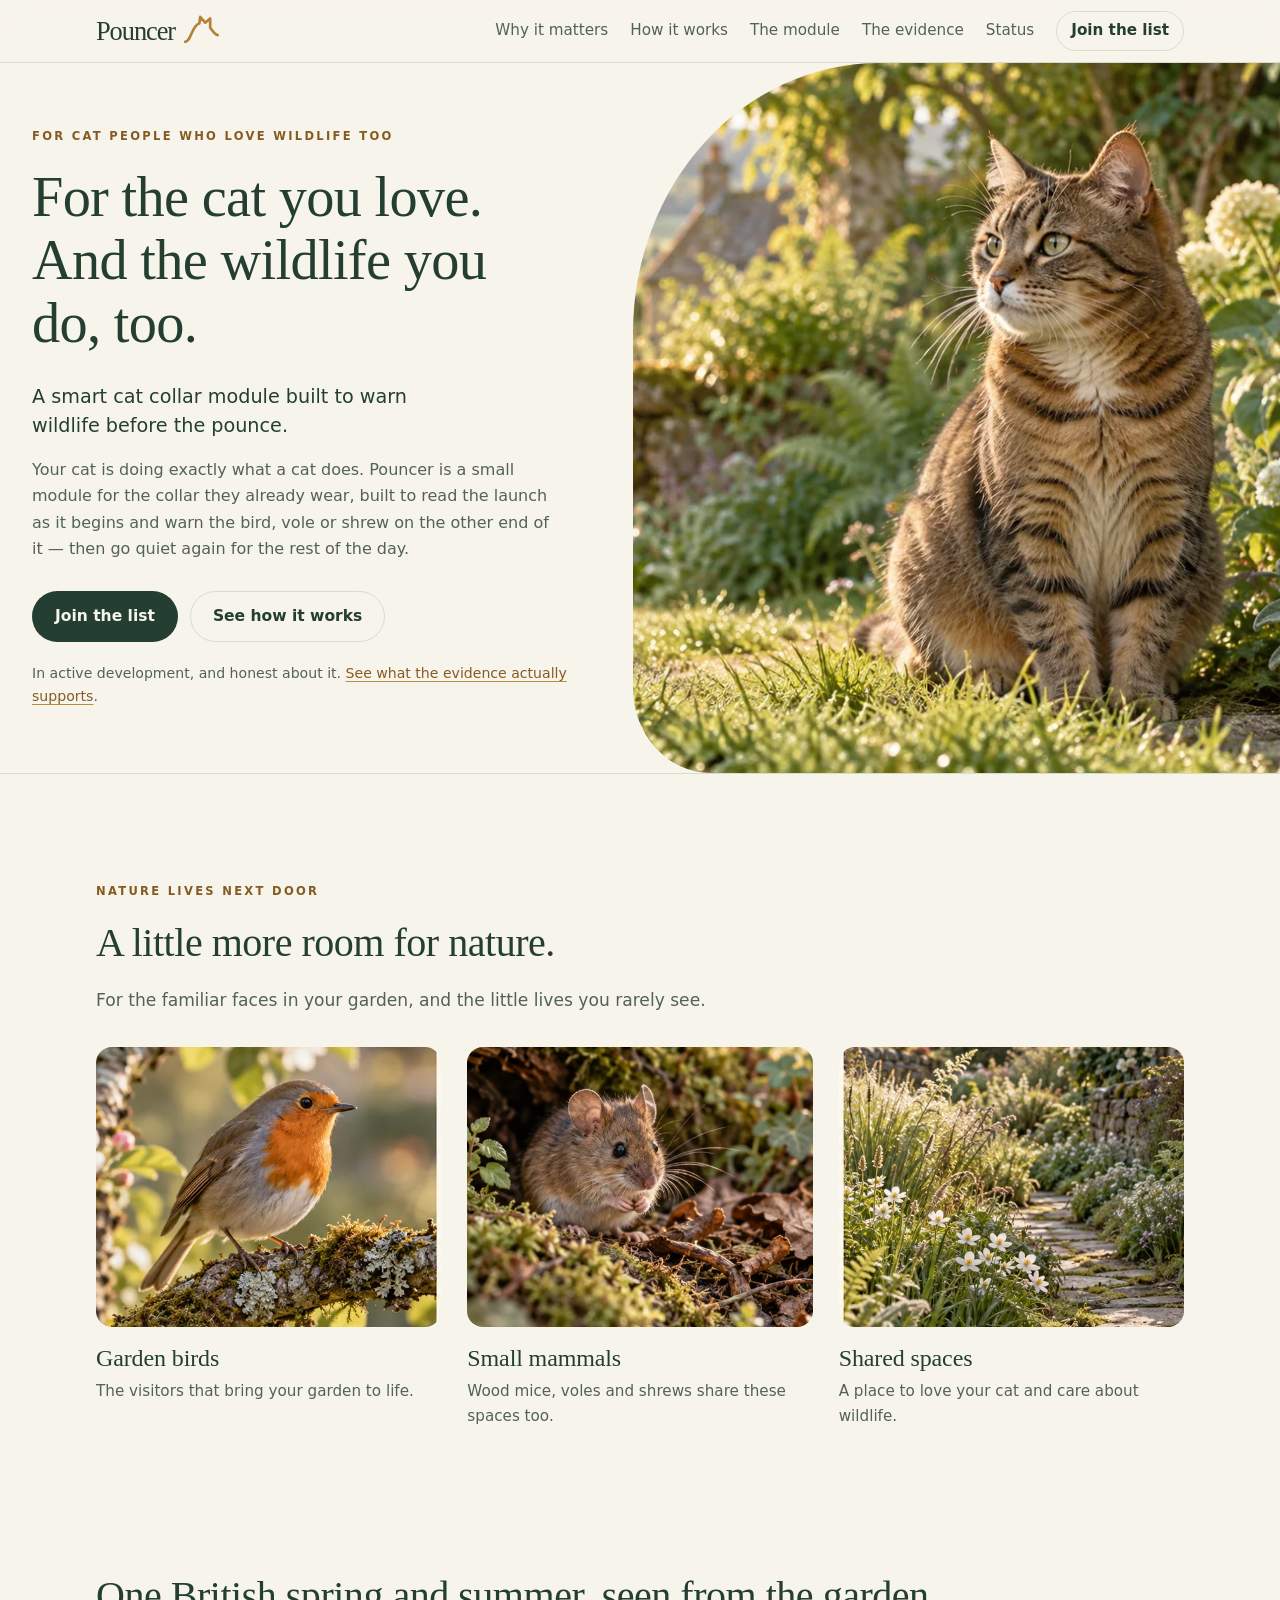
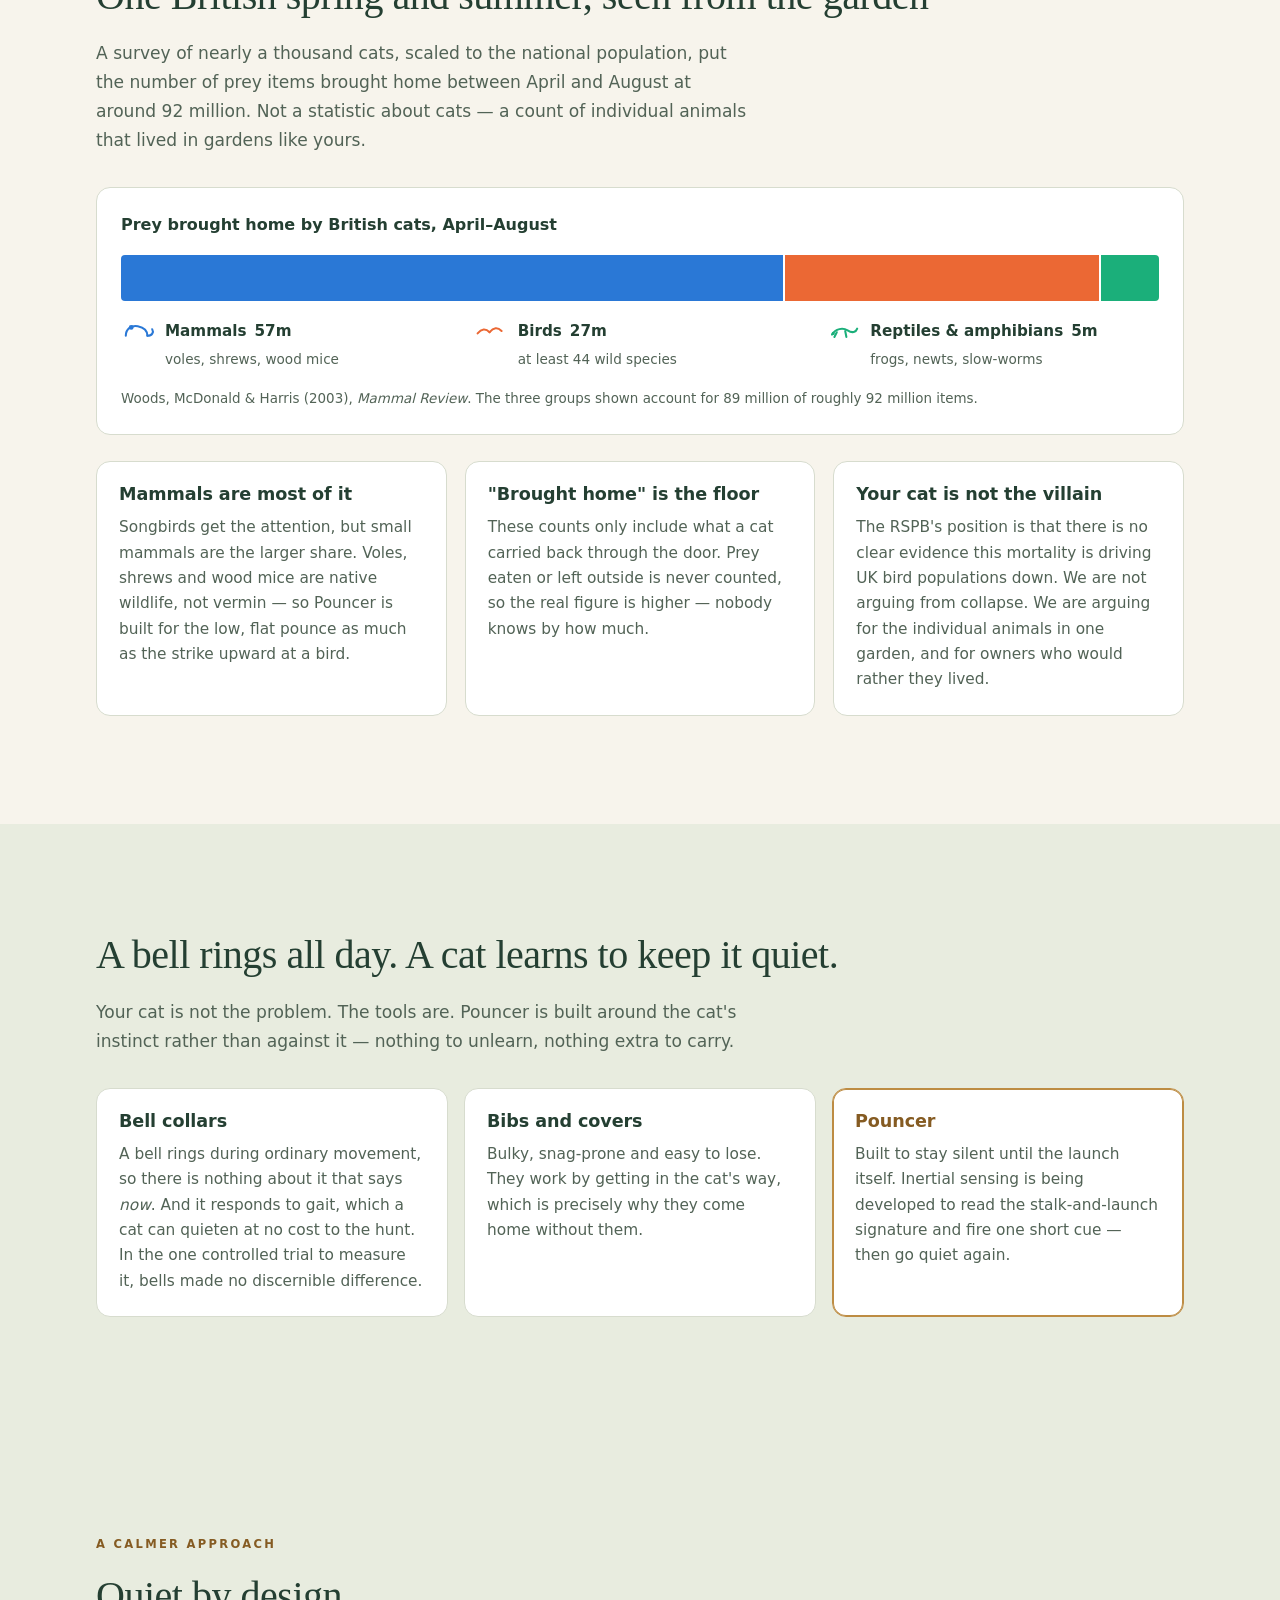
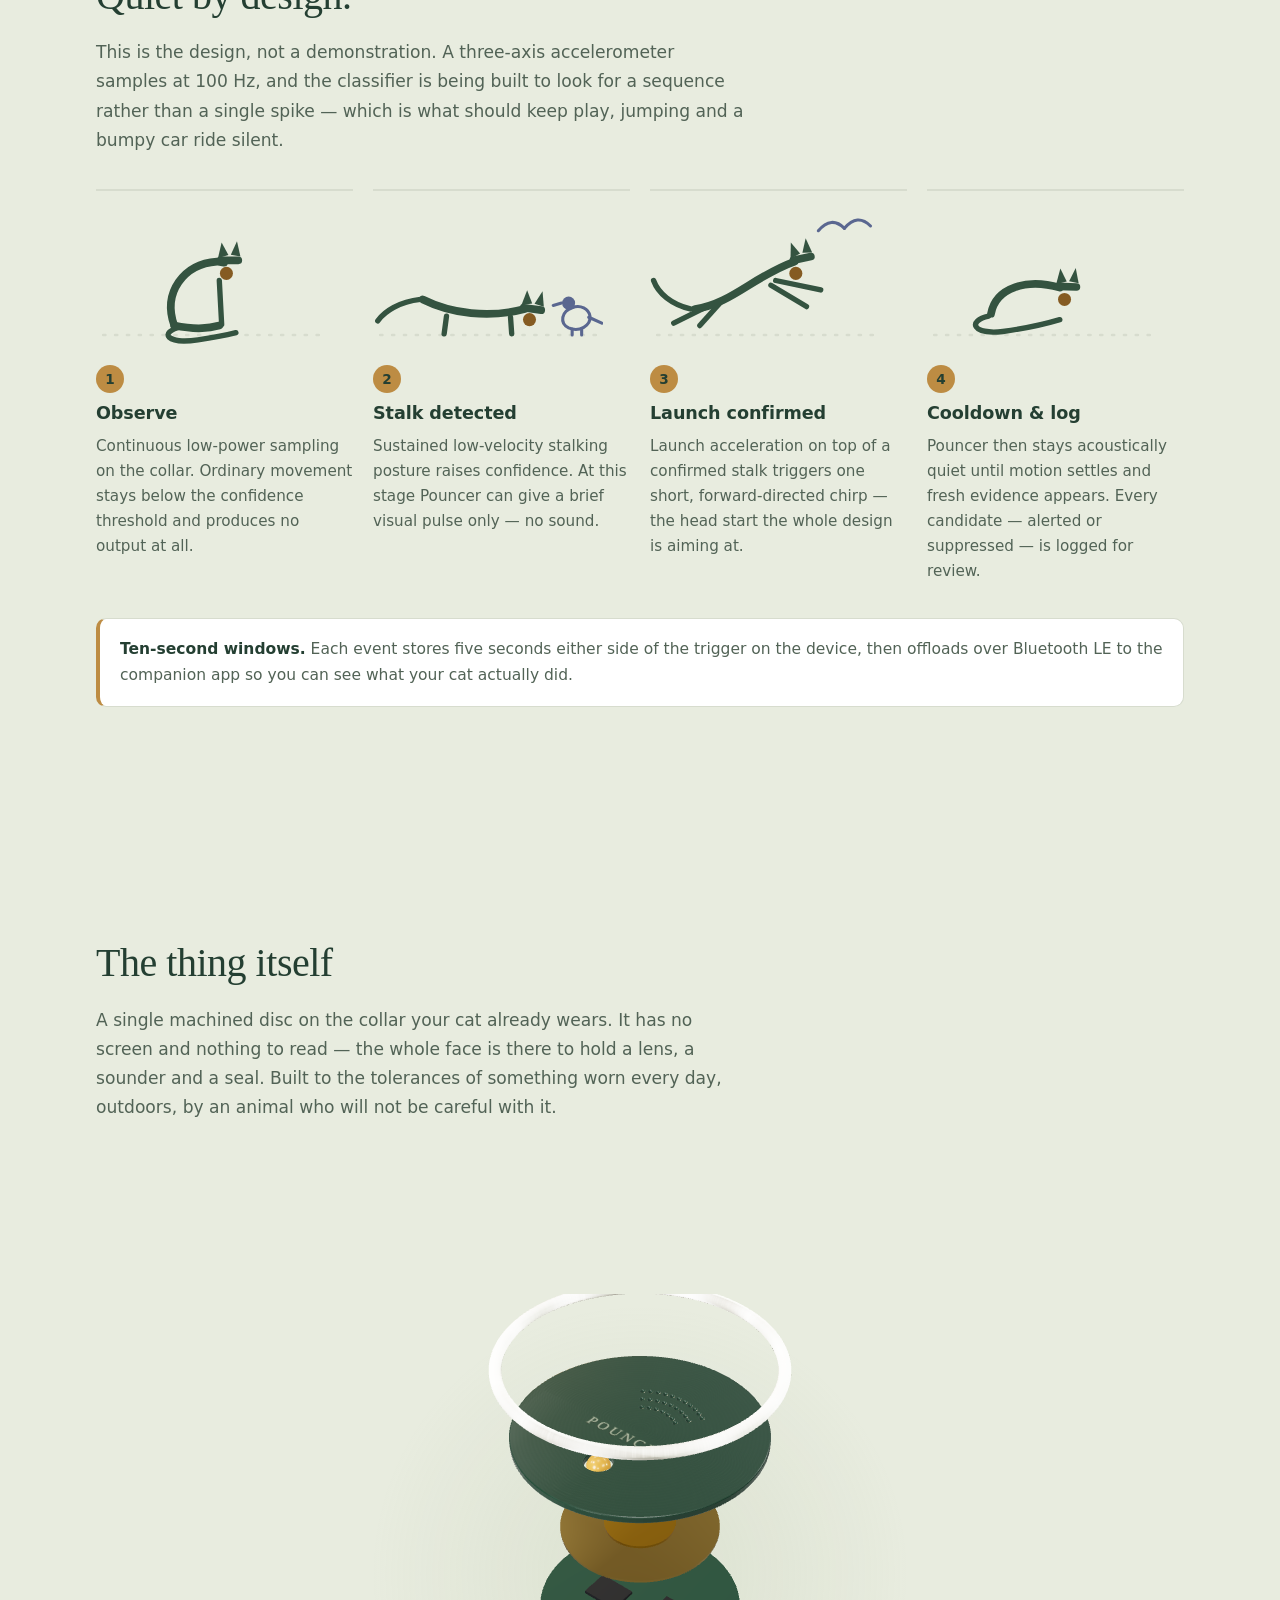
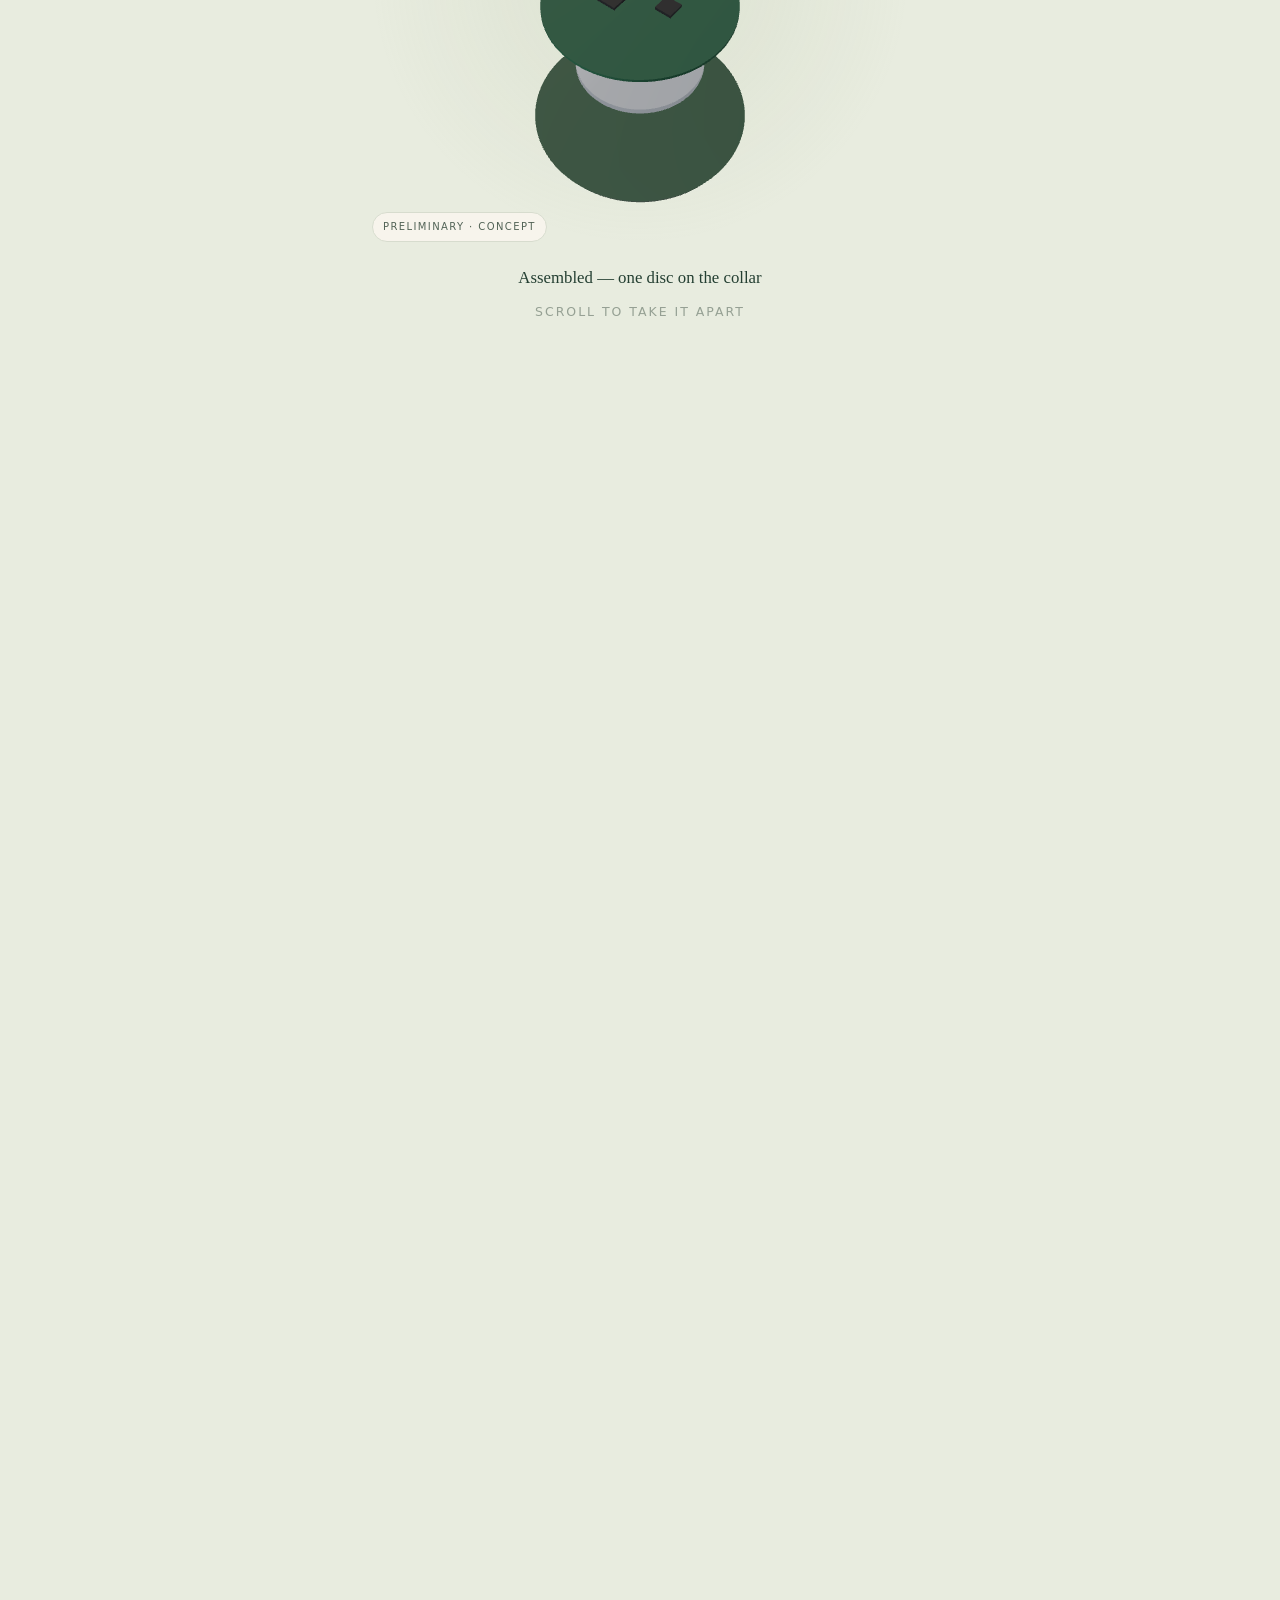
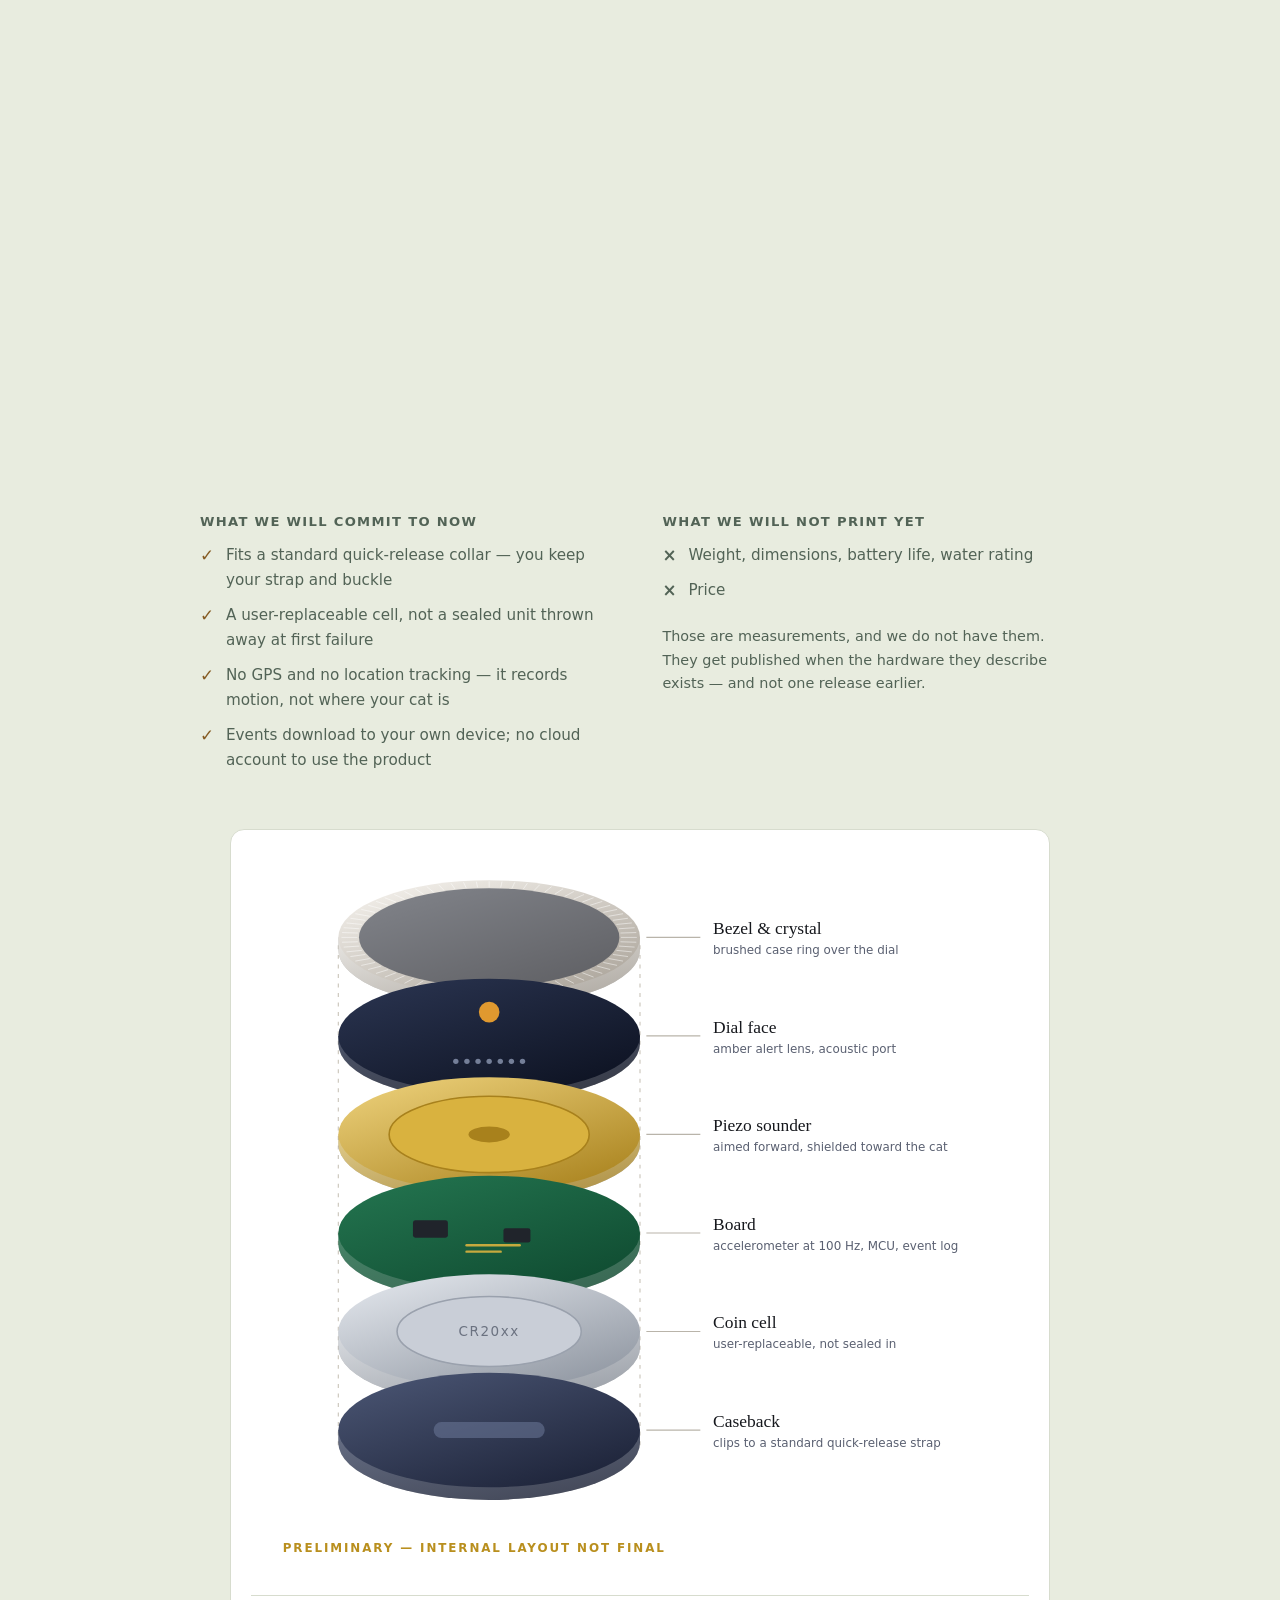
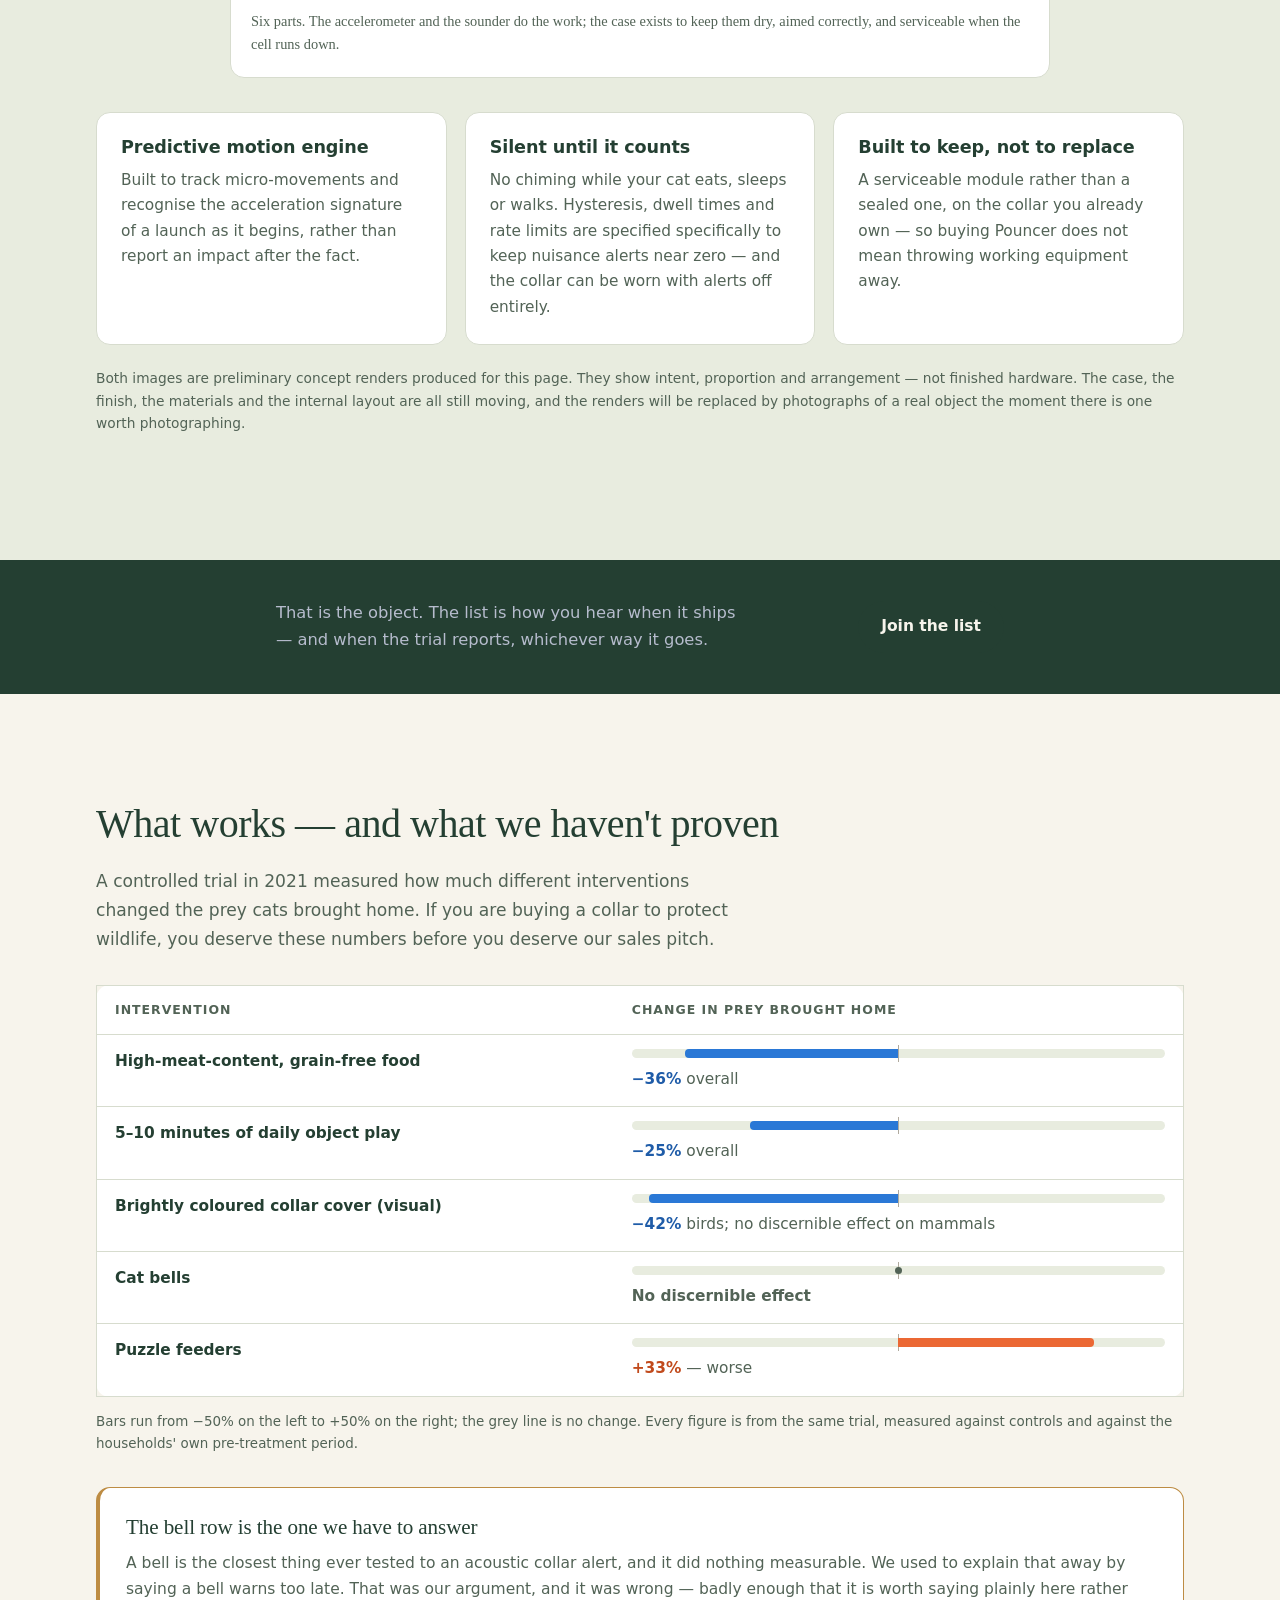
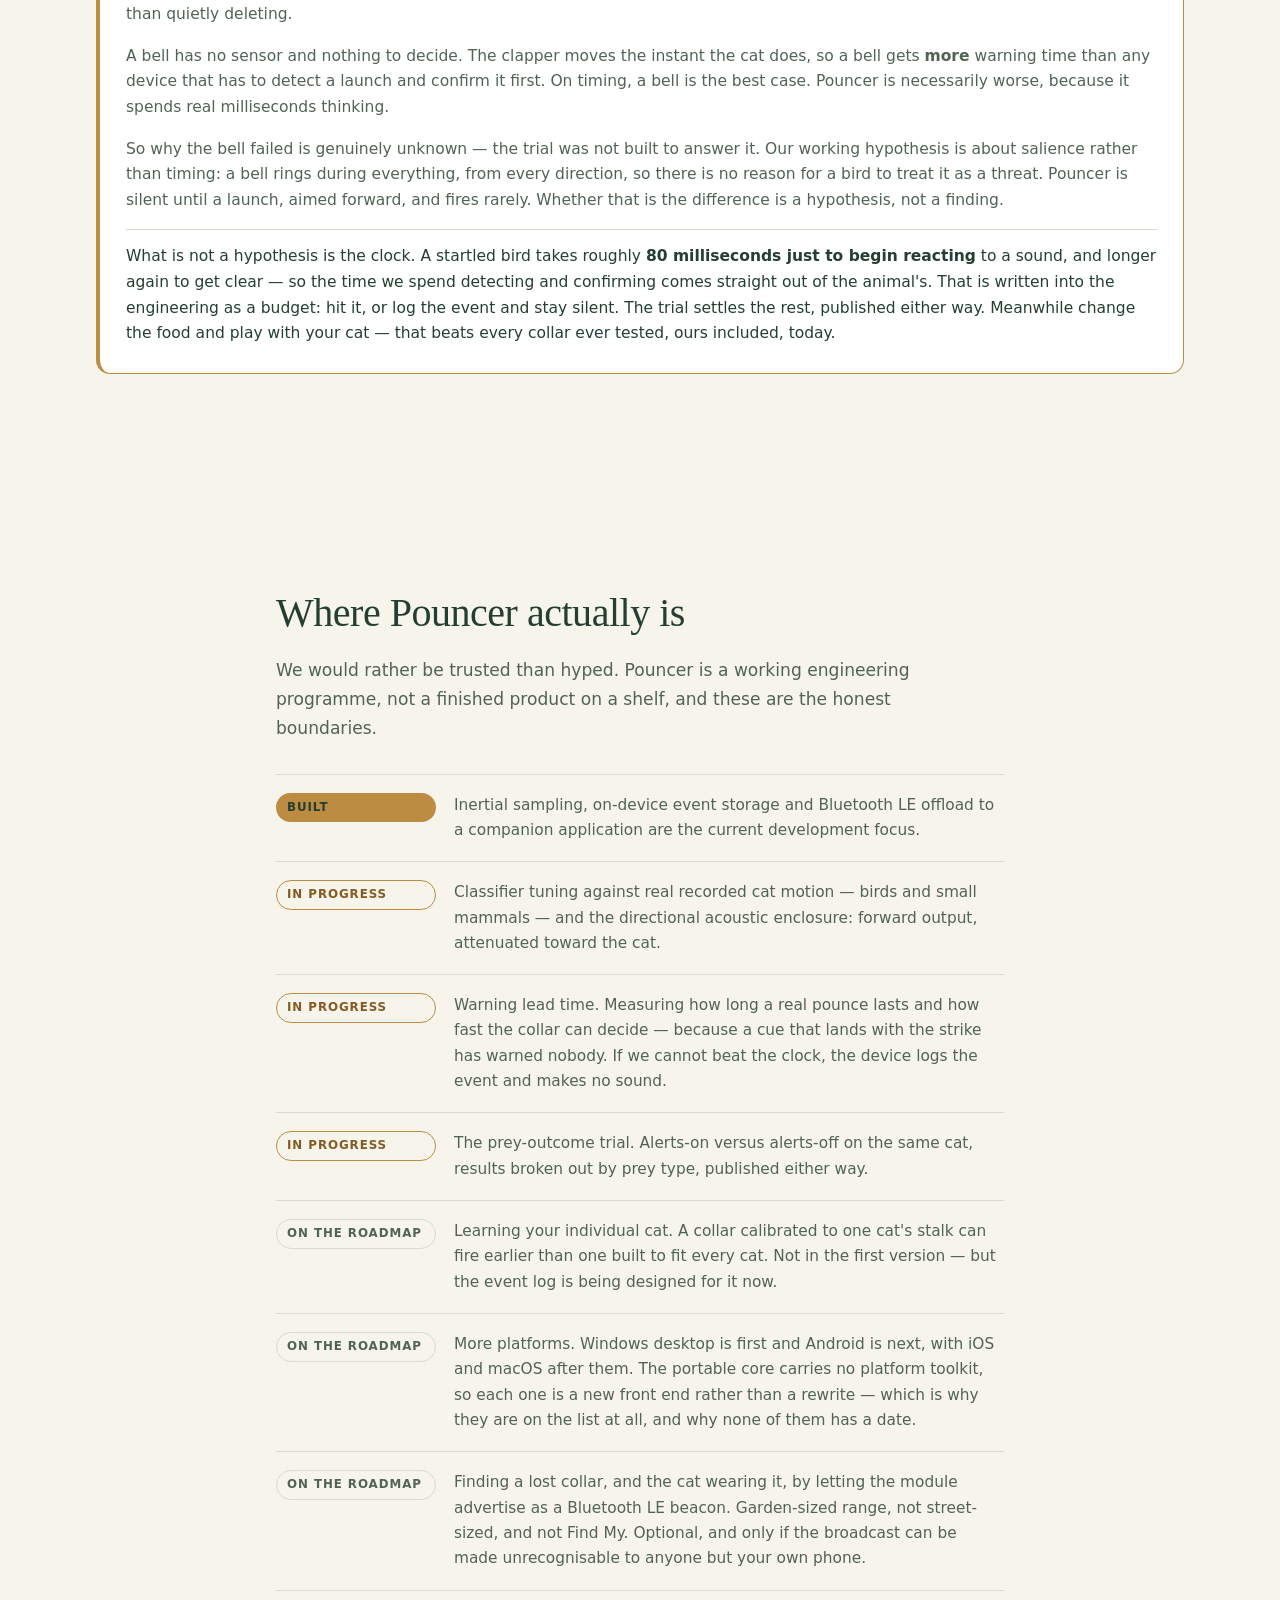
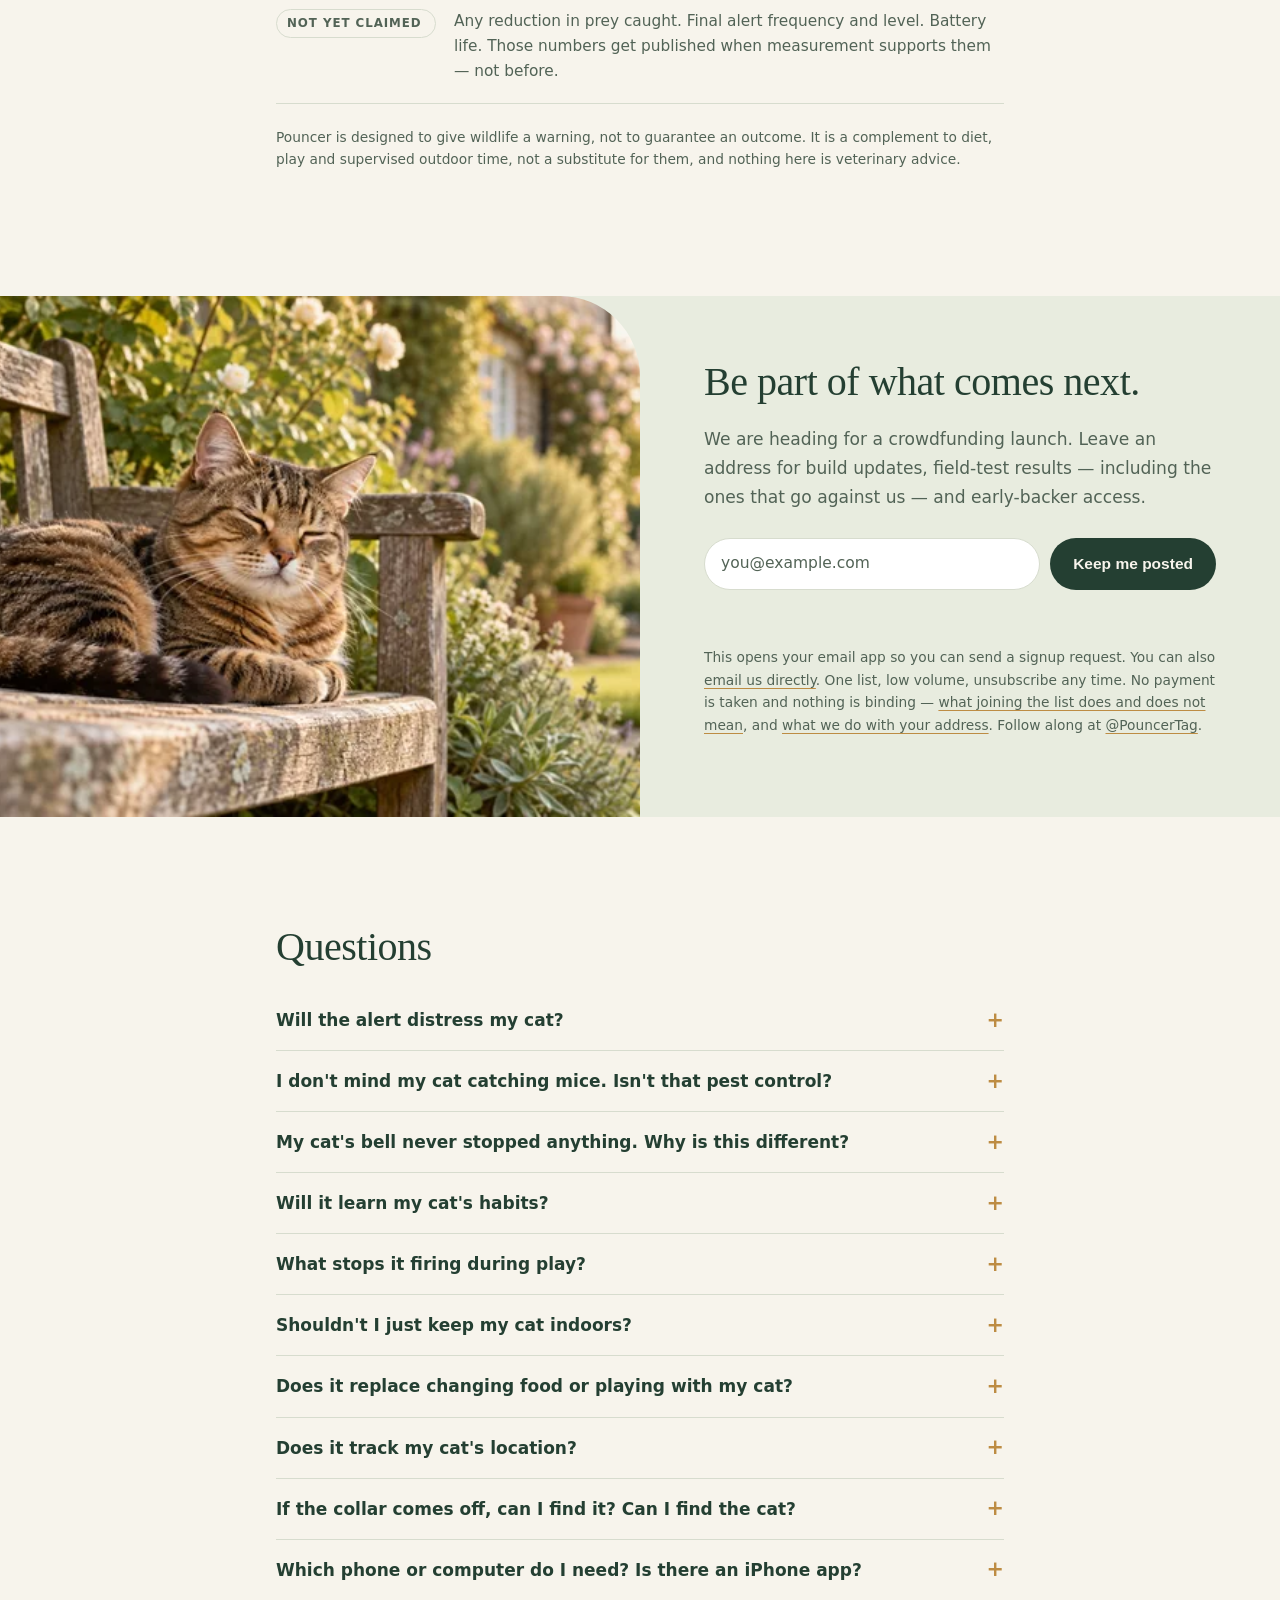
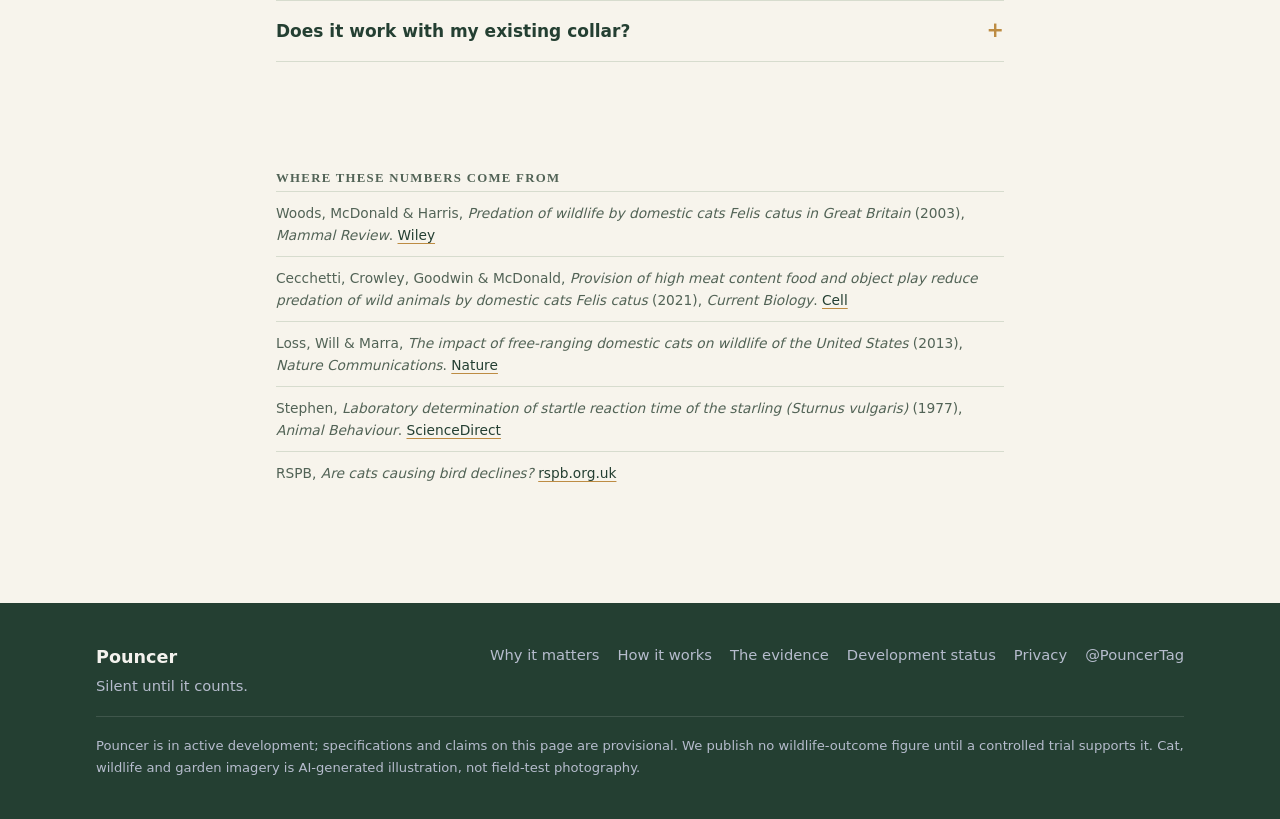
==== commit 6b963c8c: "Refresh nature-led website, refine 3D presentation and rename guidance to AGENTS.md Add locally host" ====
--- a/index.html
+++ b/index.html
@@ -6,19 +6,20 @@
 <title>Pouncer — A Smart Cat Collar Built to Warn Wildlife Before the Pounce</title>
 <meta name="description" content="Pouncer is a smart cat collar for owners who want the birds, voles and shrews in their garden to survive. A small module on the collar your cat already wears, being built to read the stalk-and-launch signature and sound one short warning at the moment of intent — silent the rest of the time.">
 <link rel="canonical" href="https://pouncer.uk/">
-<meta name="theme-color" content="#141a2e">
+<meta name="theme-color" content="#243f32">
 
 <meta property="og:type" content="website">
 <meta property="og:site_name" content="Pouncer">
 <meta property="og:title" content="Pouncer — A Smart Cat Collar Built to Warn Wildlife Before the Pounce">
 <meta property="og:description" content="For owners who love their cat and the wildlife it hunts. A collar module built to warn the bird or vole before the strike — silent until it counts.">
 <meta property="og:url" content="https://pouncer.uk/">
-<meta property="og:image" content="https://pouncer.uk/assets/img/social-card.svg">
+<meta property="og:image" content="https://pouncer.uk/assets/img/social-card.jpg">
 <meta name="twitter:card" content="summary_large_image">
 <meta name="twitter:site" content="@PouncerTag">
 
 <link rel="icon" href="assets/img/favicon.svg" type="image/svg+xml">
 <link rel="stylesheet" href="assets/css/styles.css">
+<noscript><style>.nav-toggle{display:none}.site-nav{display:flex}</style></noscript>
 </head>
 <body>
 <a class="skip-link" href="#main">Skip to content</a>
@@ -52,7 +53,8 @@
     <div class="wrap hero-inner">
       <div class="hero-copy">
         <p class="eyebrow">For cat people who love wildlife too</p>
-        <h1>The smart cat collar built to warn wildlife before the pounce.</h1>
+        <h1>For the cat you love.<br>And the wildlife you do, too.</h1>
+        <p class="hero-definition">A smart cat collar module built to warn wildlife before the pounce.</p>
         <p class="lede">
           Your cat is doing exactly what a cat does. Pouncer is a small module for the collar they
           already wear, built to read the launch as it begins and warn the bird, vole or shrew on
@@ -68,8 +70,19 @@
         </p>
       </div>
 
-      <div class="hero-art" aria-hidden="true">
-        <img src="assets/img/pounce-arc.svg" alt="" width="520" height="420" loading="eager">
+      <div class="hero-art">
+        <img src="assets/img/garden-cat-1280.webp" srcset="assets/img/garden-cat-640.webp 640w, assets/img/garden-cat-1280.webp 1280w" sizes="(max-width: 880px) 100vw, 55vw" alt="An alert tabby cat sitting in a sunlit garden" width="1280" height="720" fetchpriority="high">
+      </div>
+    </div>
+  </section>
+
+  <section class="section nature-story" aria-labelledby="nature-heading">
+    <div class="wrap">
+      <p class="eyebrow">Nature lives next door</p>
+      <h2 id="nature-heading">A little more room for nature.</h2>
+      <p class="section-lede">For the familiar faces in your garden, and the little lives you rarely see.</p>
+      <div class="nature-grid">
+<figure><img src="assets/img/robin.webp" alt="A robin perched on a mossy branch" width="545" height="941" loading="lazy"><figcaption><h3>Garden birds</h3><p>The visitors that bring your garden to life.</p></figcaption></figure><figure><img src="assets/img/wood-mouse.webp" alt="A wood mouse beside a mossy log" width="545" height="941" loading="lazy"><figcaption><h3>Small mammals</h3><p>Wood mice, voles and shrews share these spaces too.</p></figcaption></figure><figure><img src="assets/img/garden.webp" alt="A cottage garden path edged with grasses and flowers" width="545" height="941" loading="lazy"><figcaption><h3>Shared spaces</h3><p>A place to love your cat and care about wildlife.</p></figcaption></figure>
       </div>
     </div>
   </section>
@@ -182,7 +195,7 @@
 
   <section class="section section-how" id="how">
     <div class="wrap">
-      <h2>How it works</h2>
+      <p class="eyebrow">A calmer approach</p><h2>Quiet by design.</h2>
       <p class="section-lede">
         This is the design, not a demonstration. A three-axis accelerometer samples at
         100&nbsp;Hz, and the classifier is being built to look for a sequence rather than a single
@@ -580,8 +593,9 @@
   </section>
 
   <section class="section section-updates" id="updates">
+    <div class="updates-photo"><img src="assets/img/resting-cat-1280.webp" srcset="assets/img/resting-cat-640.webp 640w, assets/img/resting-cat-1280.webp 1280w" sizes="(max-width: 880px) 100vw, 50vw" width="1280" height="720" loading="lazy" alt="A relaxed tabby resting on a garden bench"></div>
     <div class="wrap narrow">
-      <h2>Be there when it launches</h2>
+      <h2>Be part of what comes next.</h2>
       <p class="section-lede">
         We are heading for a crowdfunding launch. Leave an address for build updates, field-test
         results — including the ones that go against us — and early-backer access.
@@ -596,7 +610,7 @@
       </form>
 
       <p class="fineprint">
-        One list, low volume, unsubscribe any time. No payment is taken and nothing is binding —
+        This opens your email app so you can send a signup request. You can also <a href="mailto:hello@pouncer.uk?subject=Pouncer%20launch%20updates">email us directly</a>. One list, low volume, unsubscribe any time. No payment is taken and nothing is binding —
         <a href="preorder/">what joining the list does and does not mean</a>, and
         <a href="privacy/">what we do with your address</a>. Follow along at
         <a href="https://twitter.com/PouncerTag" rel="noopener">@PouncerTag</a>.
@@ -801,6 +815,7 @@
     <p class="footer-legal">
       Pouncer is in active development; specifications and claims on this page are provisional.
       We publish no wildlife-outcome figure until a controlled trial supports it.
+      Cat, wildlife and garden imagery is AI-generated illustration, not field-test photography.
     </p>
   </div>
 </footer>
--- a/assets/css/styles.css
+++ b/assets/css/styles.css
@@ -1,44 +1,44 @@
 /* Pouncer marketing site — single stylesheet, no external dependencies. */
 
 :root {
-  --bg: #fbfaf7;
+  --bg: #f7f4ec;
   --surface: #ffffff;
-  --surface-alt: #f3f1ec;
-  --text: #16181d;
-  --muted: #5a6071;
-  --line: #e2ded5;
-  --deep: #141a2e;
-  --deep-soft: #253052;
-  --accent: #e0992f;
-  --accent-strong: #b8761a;
+  --surface-alt: #e8ecdf;
+  --text: #243f32;
+  --muted: #526356;
+  --line: #d7dcce;
+  --deep: #243f32;
+  --deep-soft: #345340;
+  --accent: #bd8c43;
+  --accent-strong: #855b22;
   --on-deep: #f4f2ee;
   --on-deep-muted: #b6bccd;
   --radius: 14px;
   --wrap: 1120px;
   --font: system-ui, -apple-system, "Segoe UI", Roboto, "Helvetica Neue", Arial, sans-serif;
-  --cat: #253052;
+  --cat: #345340;
   --cat-prey: #5a6790;
-  --cat-disc: #b8761a;
+  --cat-disc: #855b22;
   --font-display: ui-serif, Georgia, "Iowan Old Style", "Palatino Linotype", Palatino,
                   "Times New Roman", serif;
 }
 
 @media (prefers-color-scheme: dark) {
   :root:not([data-theme="light"]) {
-    --bg: #0d1017;
-    --surface: #151a24;
-    --surface-alt: #1b2230;
-    --text: #edeff4;
-    --muted: #a0a8ba;
-    --line: #262e3d;
-    --deep: #0a0d16;
-    --deep-soft: #1a2237;
+    --bg: #101c16;
+    --surface: #17271e;
+    --surface-alt: #203429;
+    --text: #f2f2e8;
+    --muted: #b2c2b4;
+    --line: #344c3b;
+    --deep: #0d1912;
+    --deep-soft: #243d2c;
     --accent: #f0ac44;
     --accent-strong: #f5c274;
-    --on-deep: #edeff4;
+    --on-deep: #f2f2e8;
     --on-deep-muted: #9aa3b6;
-    --cat: #9aa4bd;
-    --cat-prey: #77839e;
+    --cat: #b2c9b6;
+    --cat-prey: #9bb29f;
     --cat-disc: #f0ac44;
   }
 }
@@ -93,7 +93,7 @@
 
 .skip-link {
   position: absolute; left: -9999px; top: 0; z-index: 100;
-  background: var(--accent); color: #16181d; padding: 10px 16px; border-radius: 0 0 8px 0;
+  background: var(--accent); color: #243f32; padding: 10px 16px; border-radius: 0 0 8px 0;
 }
 .skip-link:focus { left: 0; }
 
@@ -198,7 +198,7 @@
   border: 1px solid transparent; transition: transform .12s ease, background .12s ease;
 }
 .btn:active { transform: translateY(1px); }
-.btn-primary { background: var(--accent); color: #16181d; }
+.btn-primary { background: var(--accent); color: #243f32; }
 .btn-primary:hover { background: var(--accent-strong); color: #fff; }
 .btn-ghost { border-color: rgba(255,255,255,.28); color: var(--on-deep); }
 .btn-ghost:hover { border-color: var(--accent); }
@@ -270,7 +270,7 @@
 .step-num {
   display: inline-flex; align-items: center; justify-content: center;
   width: 28px; height: 28px; border-radius: 50%;
-  background: var(--accent); color: #16181d;
+  background: var(--accent); color: #243f32;
   font-size: .85rem; font-weight: 700; margin-bottom: 10px;
 }
 .step p { color: var(--muted); font-size: .95rem; margin: 0; }
@@ -310,7 +310,7 @@
   font-size: .74rem; font-weight: 700; text-transform: uppercase; letter-spacing: .08em;
   border: 1px solid var(--line); white-space: nowrap;
 }
-.status-tag-done { background: var(--accent); color: #16181d; border-color: transparent; }
+.status-tag-done { background: var(--accent); color: #243f32; border-color: transparent; }
 .status-tag-wip { color: var(--accent-strong); border-color: var(--accent); }
 .status-tag-open { color: var(--muted); }
 
@@ -386,14 +386,14 @@
 }
 @media (prefers-color-scheme: dark) {
   :root:where(:not([data-theme="light"])) .viz-root {
-    --surface-1: #151a24;
+    --surface-1: #17271e;
     --series-1: #3987e5;
     --series-2: #d95926;
     --series-3: #199e70;
   }
 }
 :root[data-theme="dark"] .viz-root {
-  --surface-1: #151a24;
+  --surface-1: #17271e;
   --series-1: #3987e5;
   --series-2: #d95926;
   --series-3: #199e70;
@@ -721,3 +721,57 @@
   .module-sticky { position: static; height: auto; }
   .module-hint { display: none; }
 }
+
+/* Nature identity: local photography, quiet editorial layouts. */
+.brand { font-size: 1.65rem; letter-spacing: -.04em; gap: 6px; }
+.brand img { order: 2; width: 40px; height: 40px; }
+.hero { background: var(--bg); color: var(--text); padding: 0; }
+.hero-inner { max-width: 1440px; padding-right: 0; gap: 0; grid-template-columns: 1fr 1.05fr; }
+.hero-copy { padding: clamp(32px,5vw,76px) clamp(24px,4vw,60px) clamp(32px,5vw,76px) 16px; }
+.hero h1 { color: var(--text); font-size: clamp(2.7rem,4.4vw,4.3rem); max-width: 19ch; }
+.hero-definition { font-size: 1.2rem; line-height: 1.5; max-width: 36ch; margin-top: 24px; }
+.hero .lede { color: var(--muted); font-size: 1rem; }
+.hero-note { color: var(--muted); }
+.hero-note a { color: var(--accent-strong); }
+.hero-art { height: 100%; min-height: 630px; width: 100%; max-width: none; overflow: hidden; border-radius: 38% 0 0 12%; }
+.hero-art img { display:block; width:100%; height:100%; object-fit:cover; object-position:72% center; }
+.btn-primary { background: var(--text); color: var(--bg); }
+.btn-primary:hover { background: var(--accent-strong); color: var(--bg); }
+.btn-ghost { color: var(--text); border-color: var(--line); }
+.eyebrow { color: var(--accent-strong); }
+.nature-grid { display:grid; grid-template-columns:repeat(3,minmax(0,1fr)); gap:26px; margin-top:32px; }
+.nature-grid figure { margin:0; }
+.nature-grid img { display:block; width:100%; height:280px; object-fit:cover; border-radius:16px; }
+.nature-grid figure:first-child img { object-position:center 28%; }
+.nature-grid figure:nth-child(2) img { object-position:center 65%; }
+.nature-grid h3 { font-family:var(--font-display); font-weight:400; font-size:1.5rem; margin:16px 0 6px; }
+.nature-grid p { color:var(--muted); font-size:.95rem; }
+.section-how { background:var(--surface-alt); }
+.section-why { background:var(--bg); padding-top:20px; }
+.section-updates { display:grid; grid-template-columns:1fr 1fr; padding:0; }
+.updates-photo { min-height:480px; overflow:hidden; border-radius:0 80px 0 0; }
+.updates-photo img { display:block; width:100%; height:100%; object-fit:cover; object-position:30% center; }
+.section-updates > .wrap { padding:clamp(32px,5vw,72px); align-self:center; }
+.hero-slim { padding:clamp(40px,6vw,72px) 0; background:var(--surface-alt); }
+.hero-slim .lede { color:var(--muted); }
+.module-stage { background:radial-gradient(ellipse at center,rgba(166,180,145,.18),transparent 68%); }
+.module-stage::after { content:'PRELIMINARY · CONCEPT'; position:absolute; bottom:12px; left:12px; z-index:2; font-size:10px; letter-spacing:.14em; background:var(--bg); color:var(--muted); border:1px solid var(--line); border-radius:20px; padding:6px 10px; pointer-events:none; }
+@media(min-width:1440px) { .hero-copy { padding-left:80px; } }
+@media(max-width:880px) {
+ .hero-inner { grid-template-columns:1fr; padding:0; }
+ .hero-copy { padding:40px 24px; }
+ .hero h1 { max-width:22ch; }
+ .hero-art { min-height:0; height:420px; border-radius:80px 0 0 0; }
+ .section-updates { grid-template-columns:1fr; }
+ .updates-photo { min-height:0; height:340px; }
+ .nature-grid { gap:16px; }
+ .nature-grid img { height:220px; }
+}
+@media(max-width:560px) {
+ .hero-art { height:310px; }
+ .nature-grid { grid-template-columns:1fr; gap:24px; }
+ .nature-grid img { height:280px; }
+ .nature-grid figure:nth-child(3) img { object-position:center 65%; }
+ .hero-actions { gap:8px; }
+ .hero-actions .btn { padding:12px 17px; }
+}
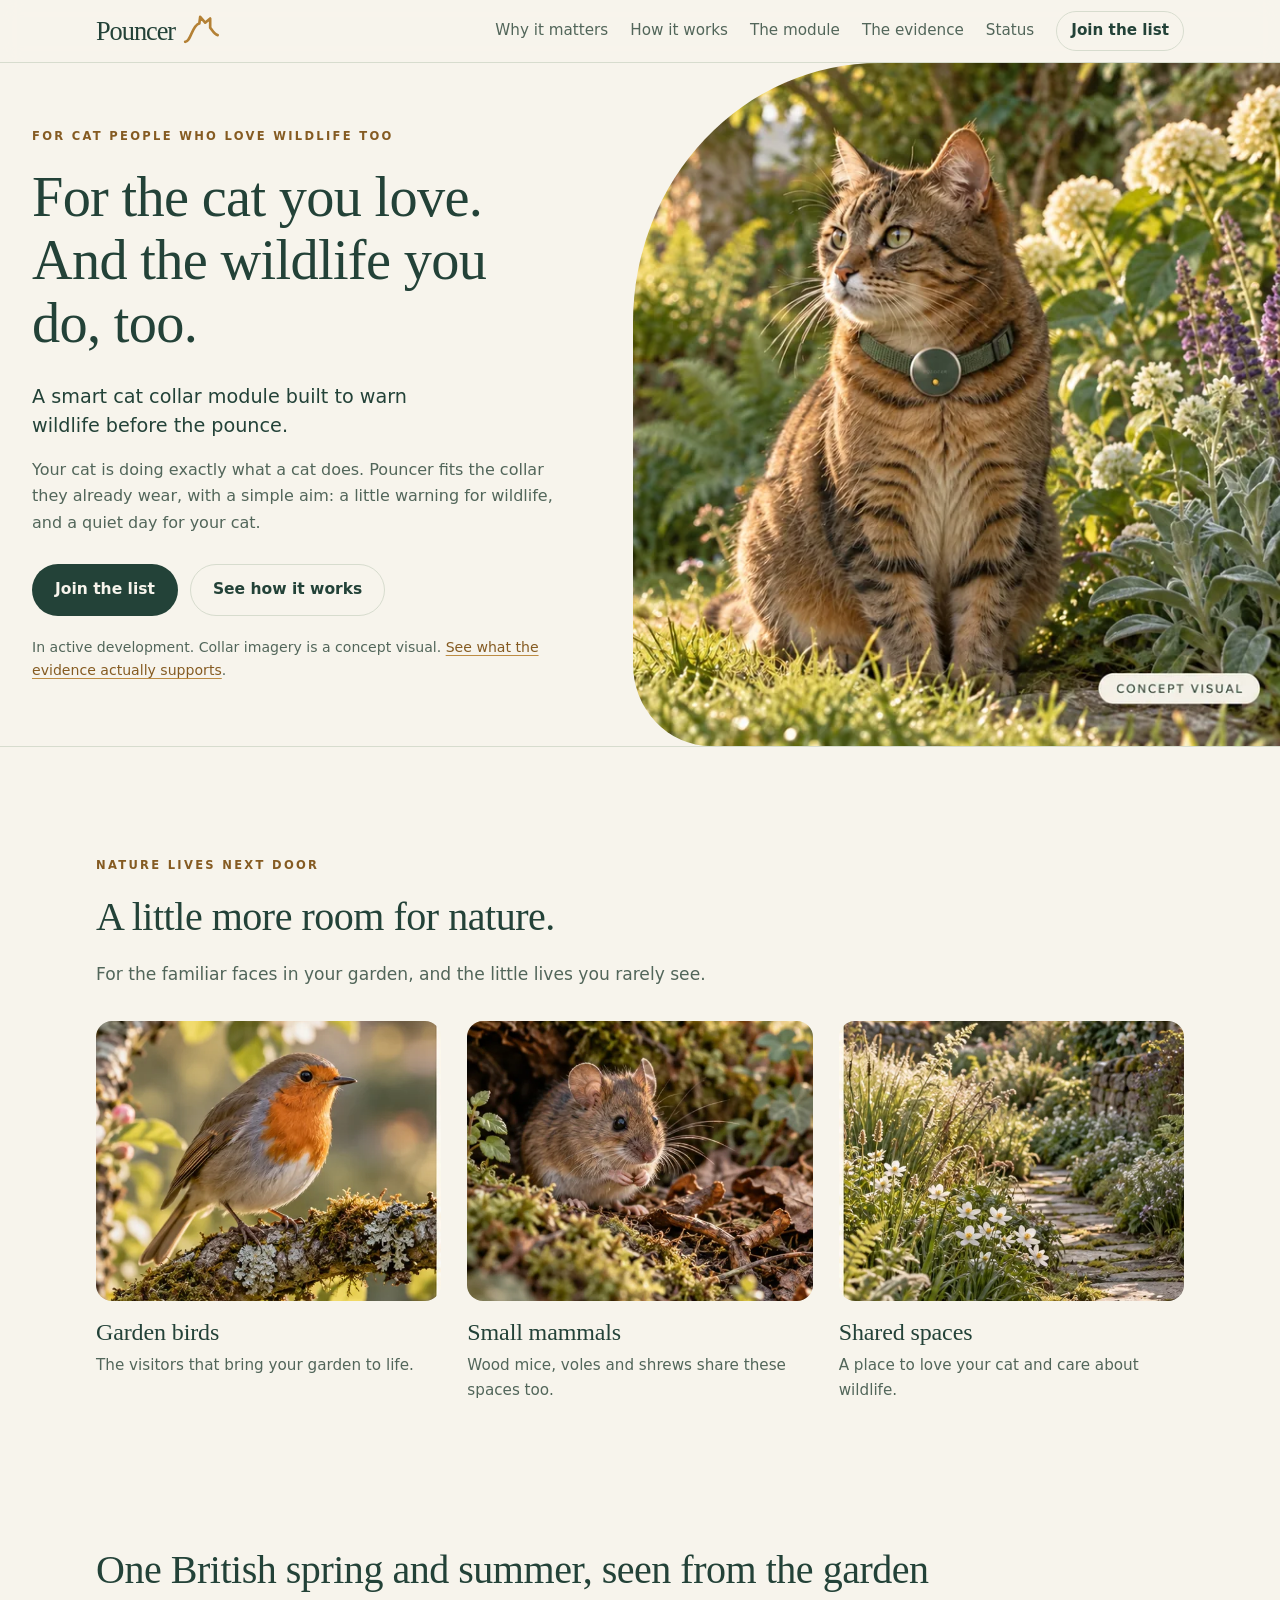
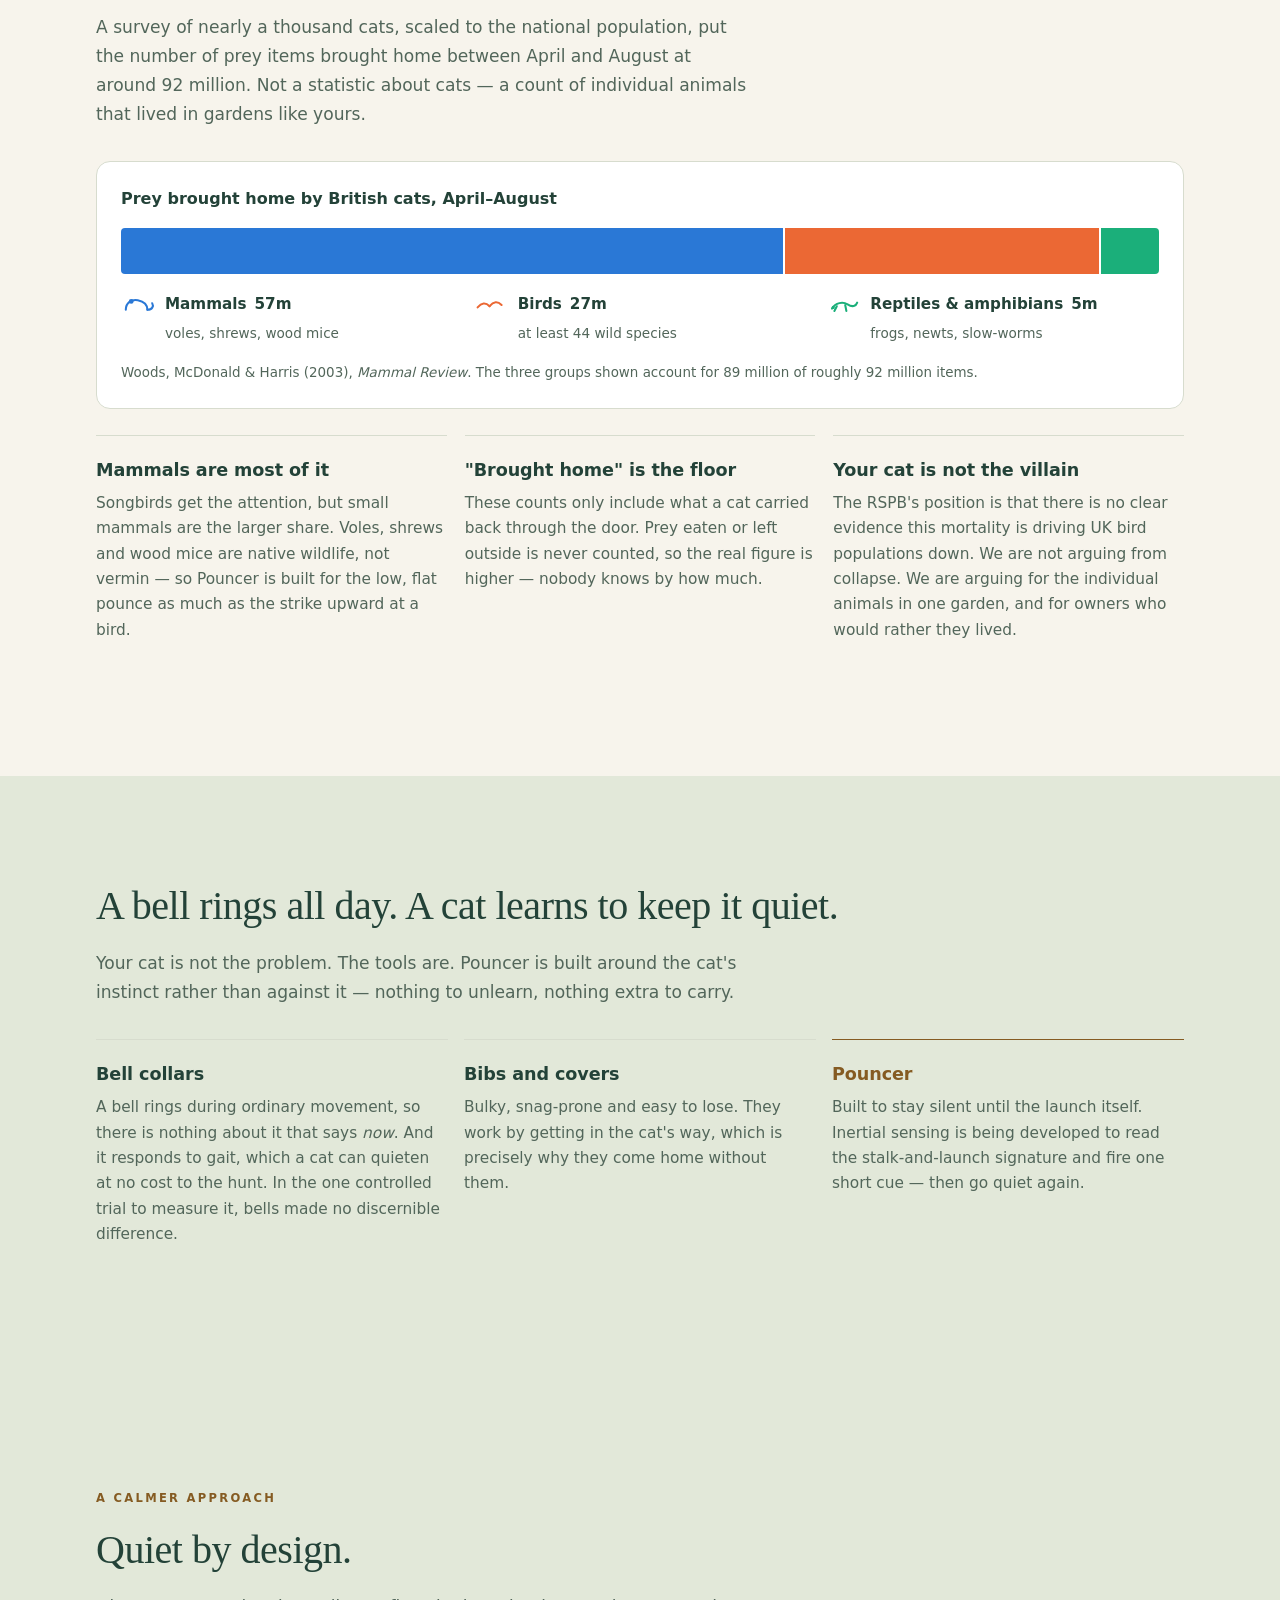
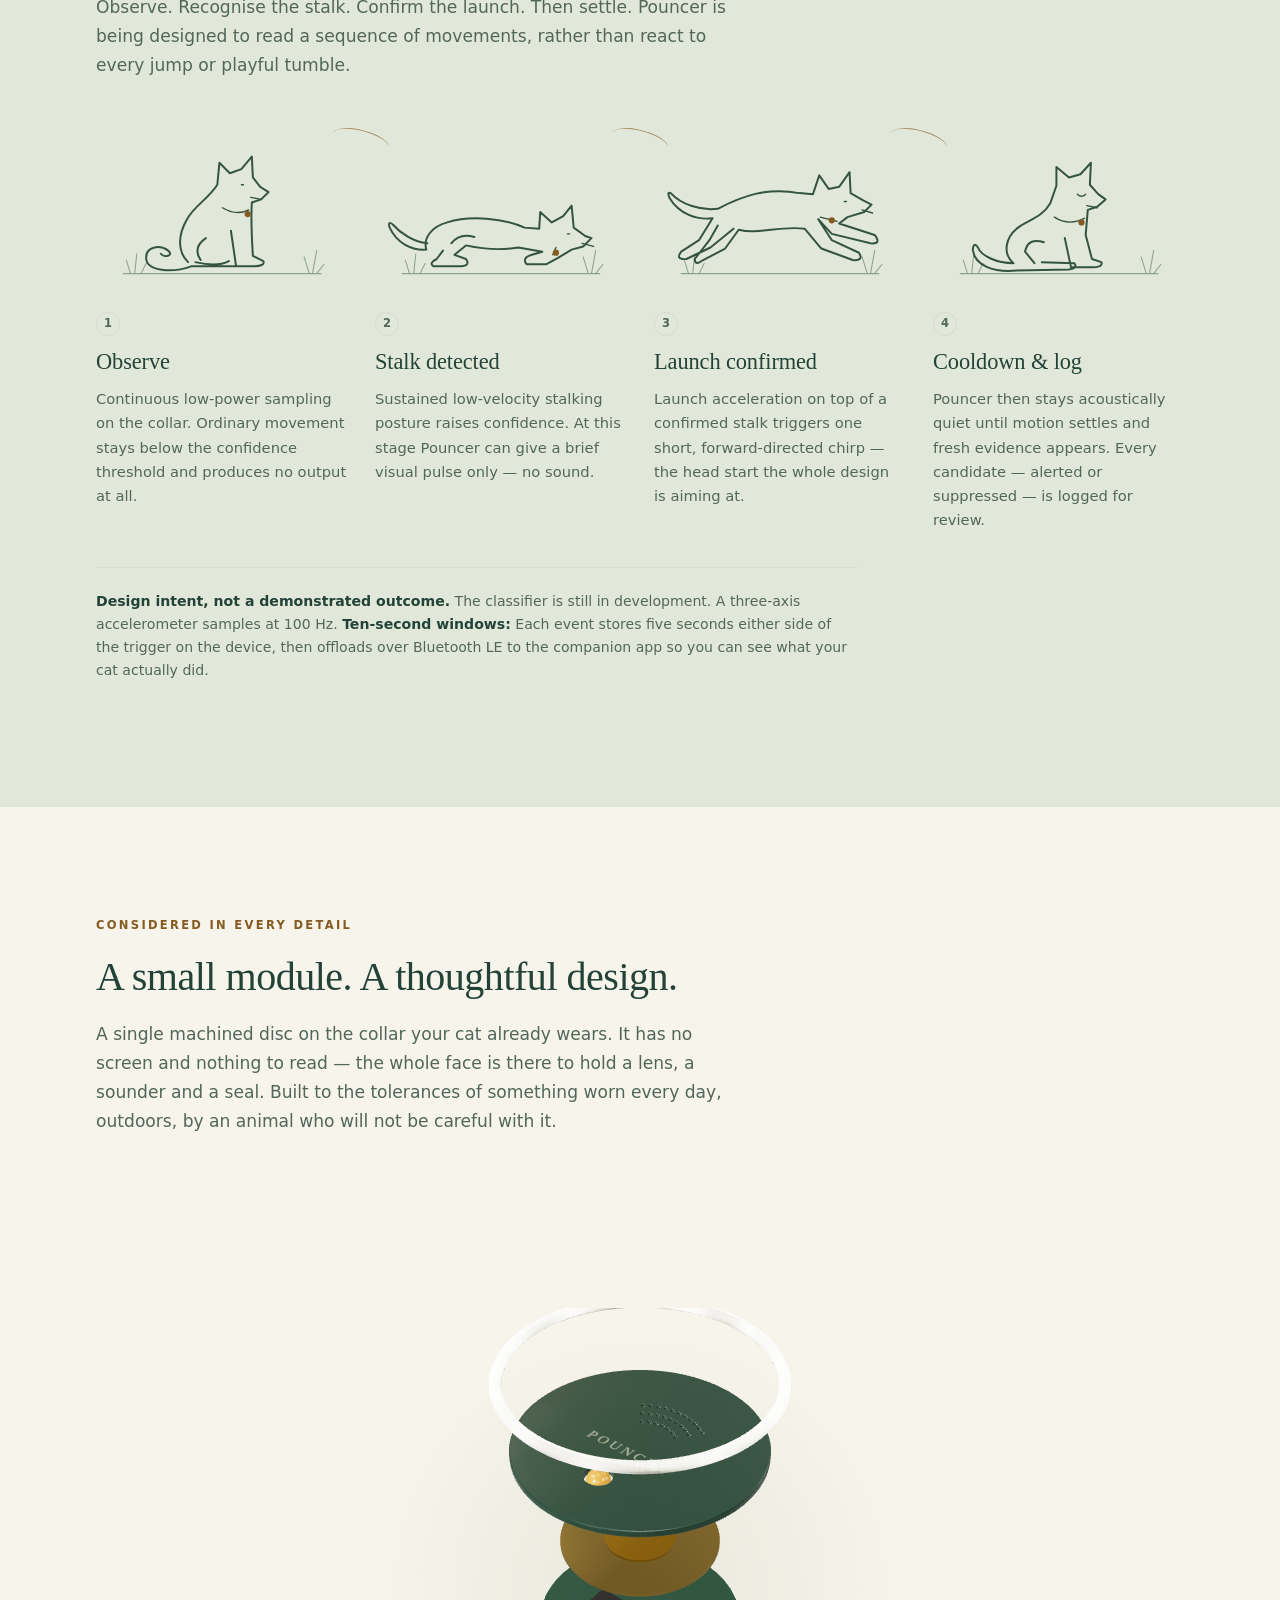
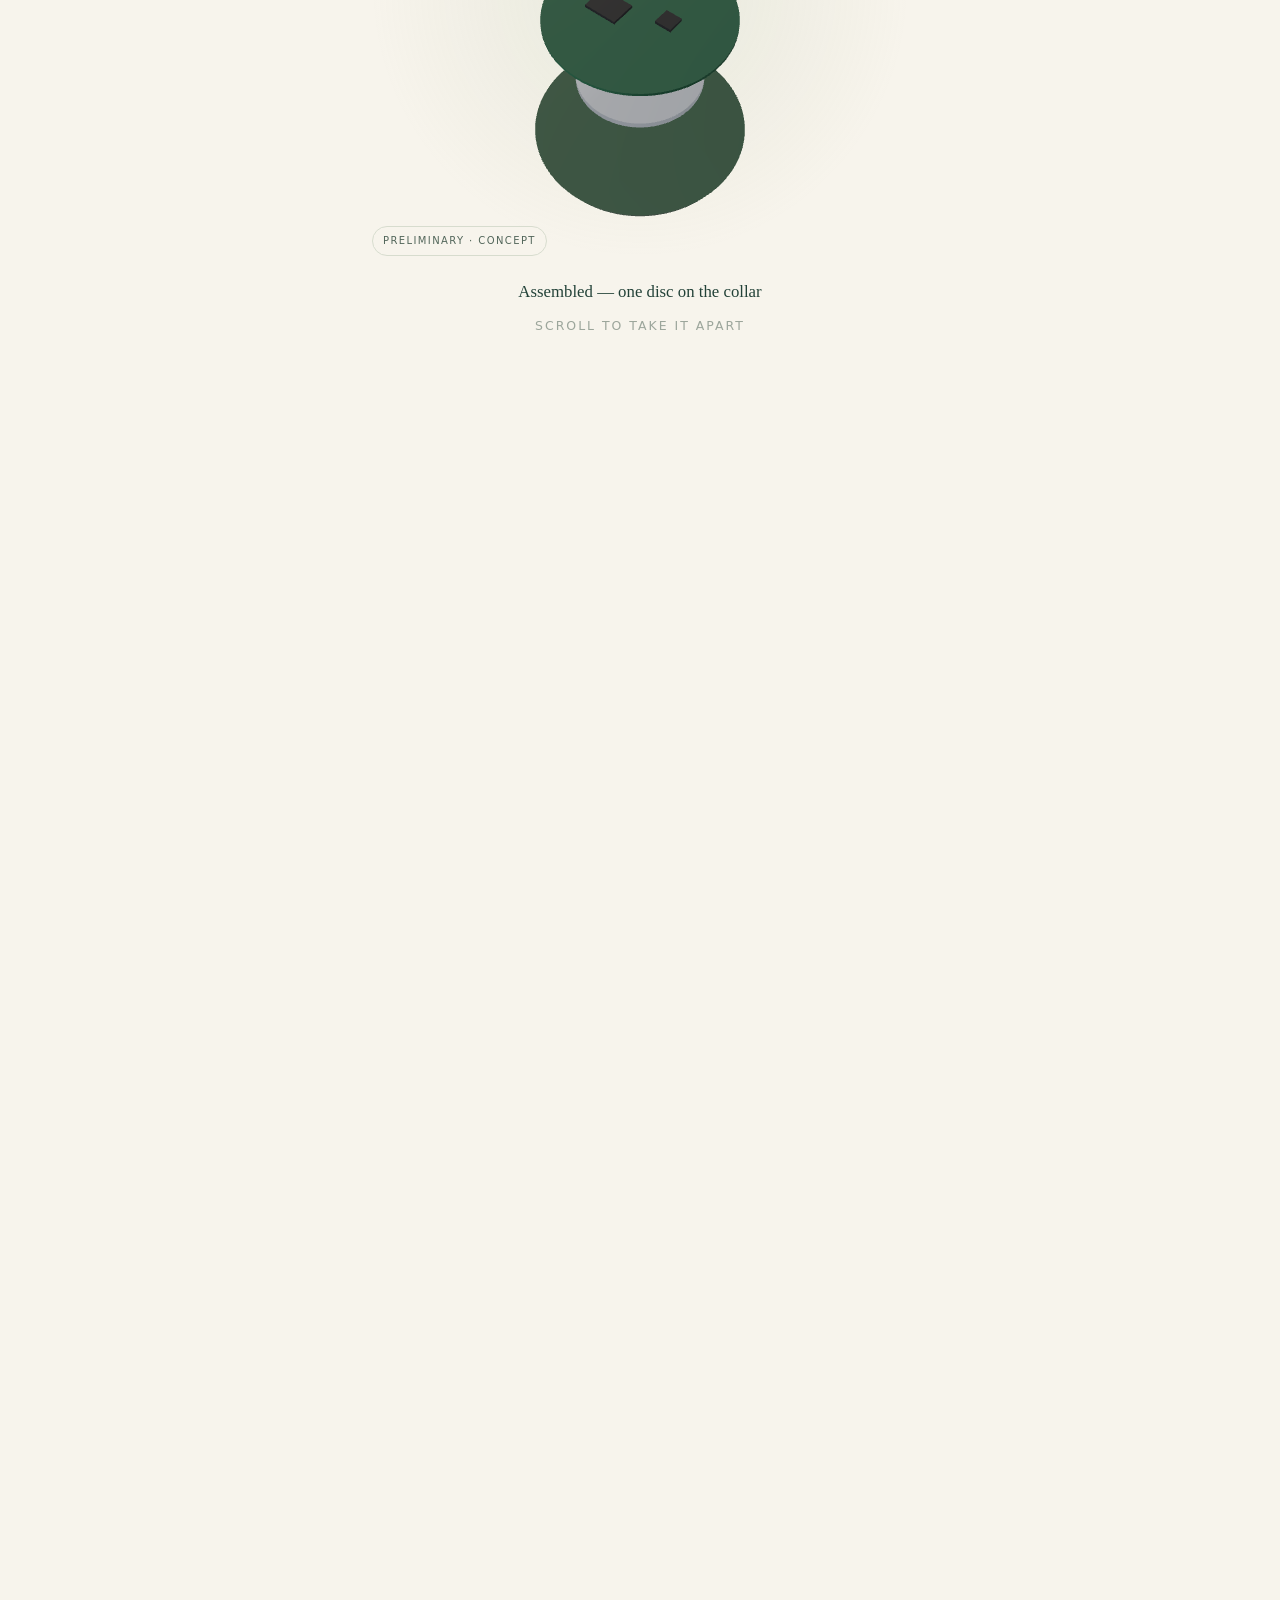
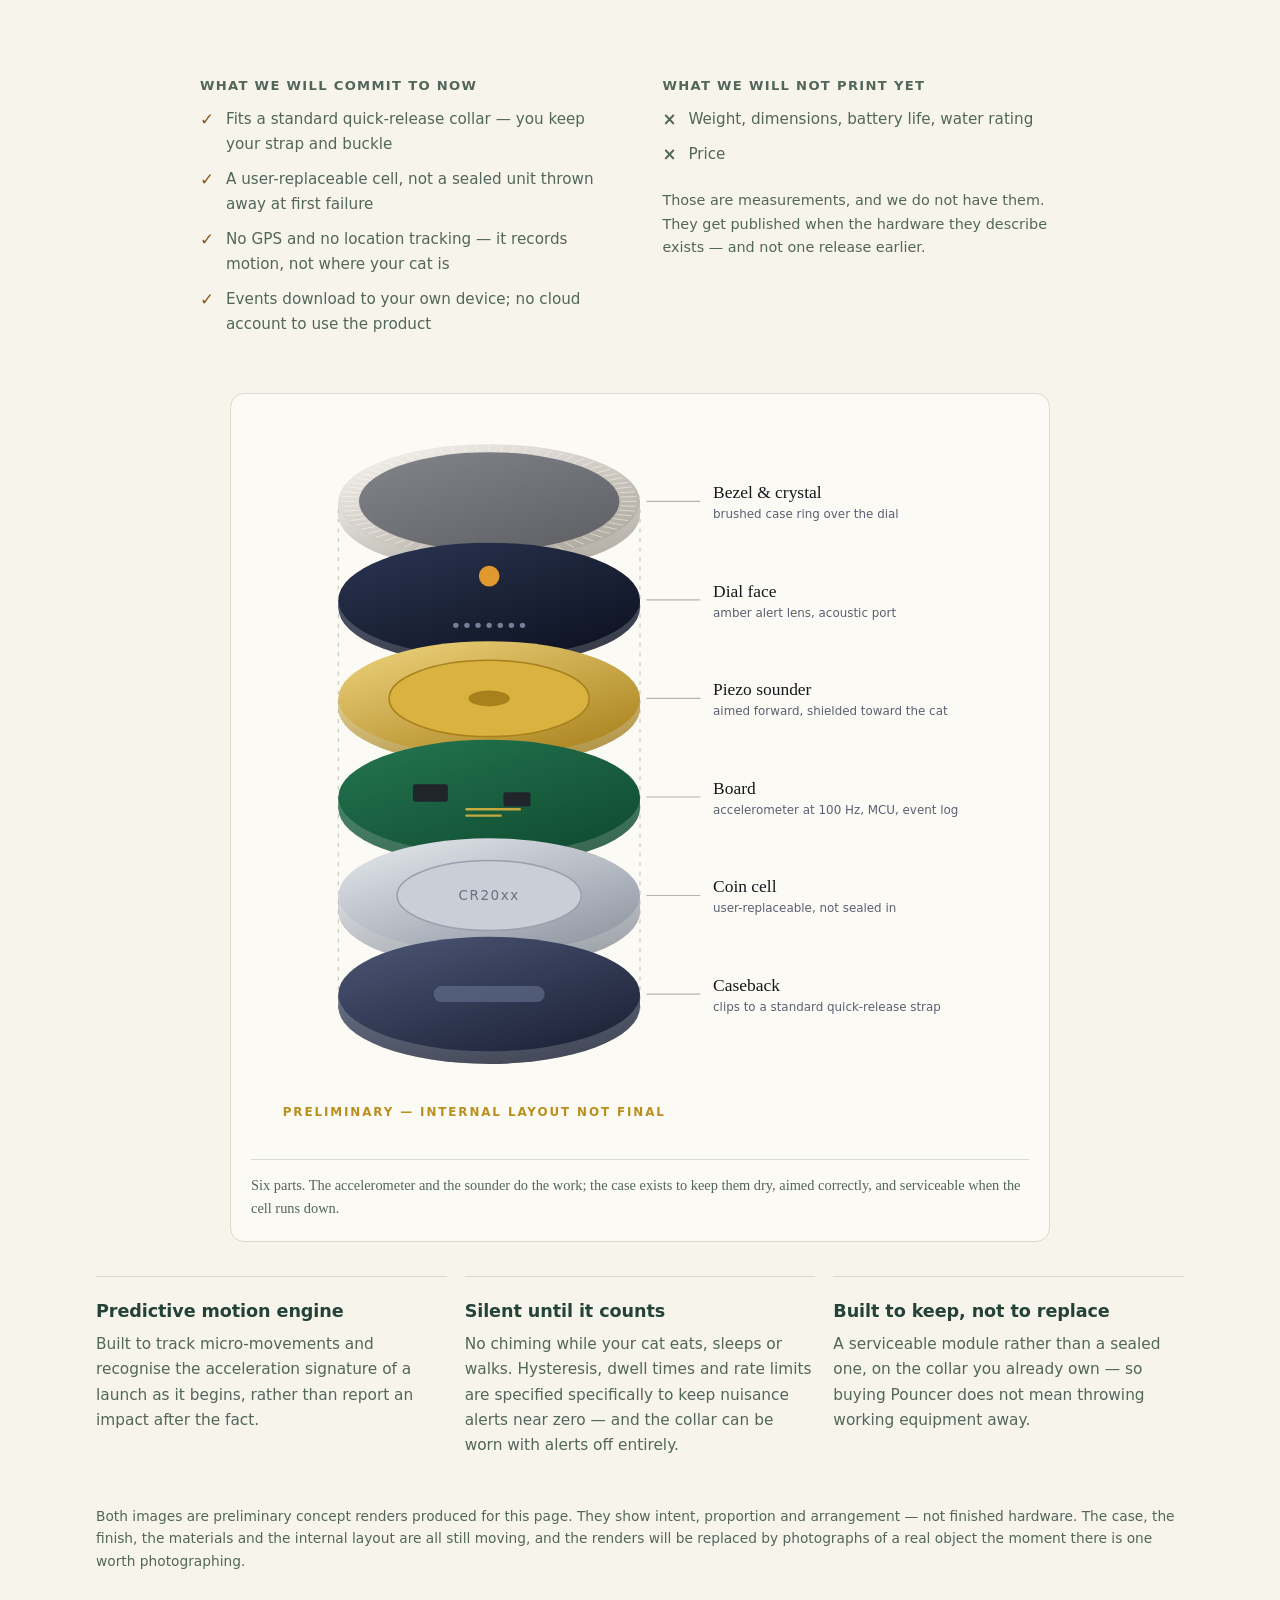
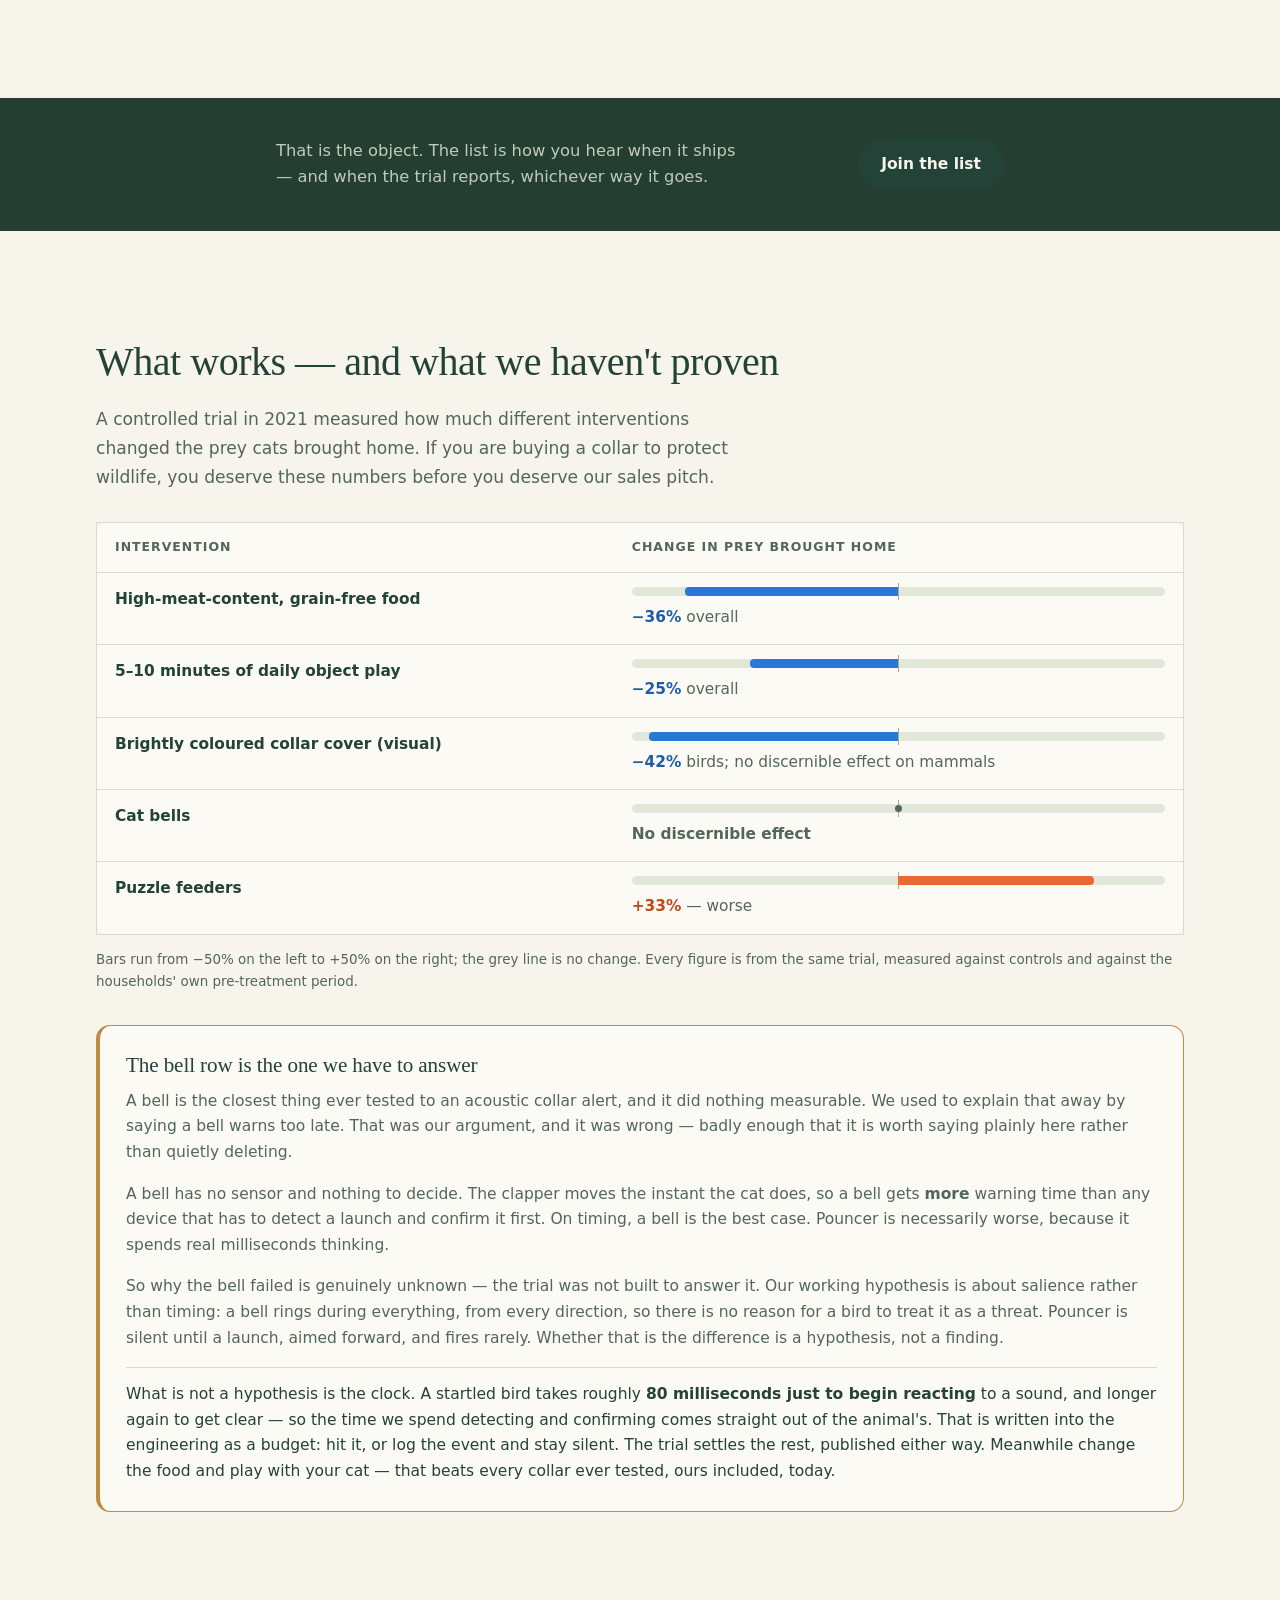
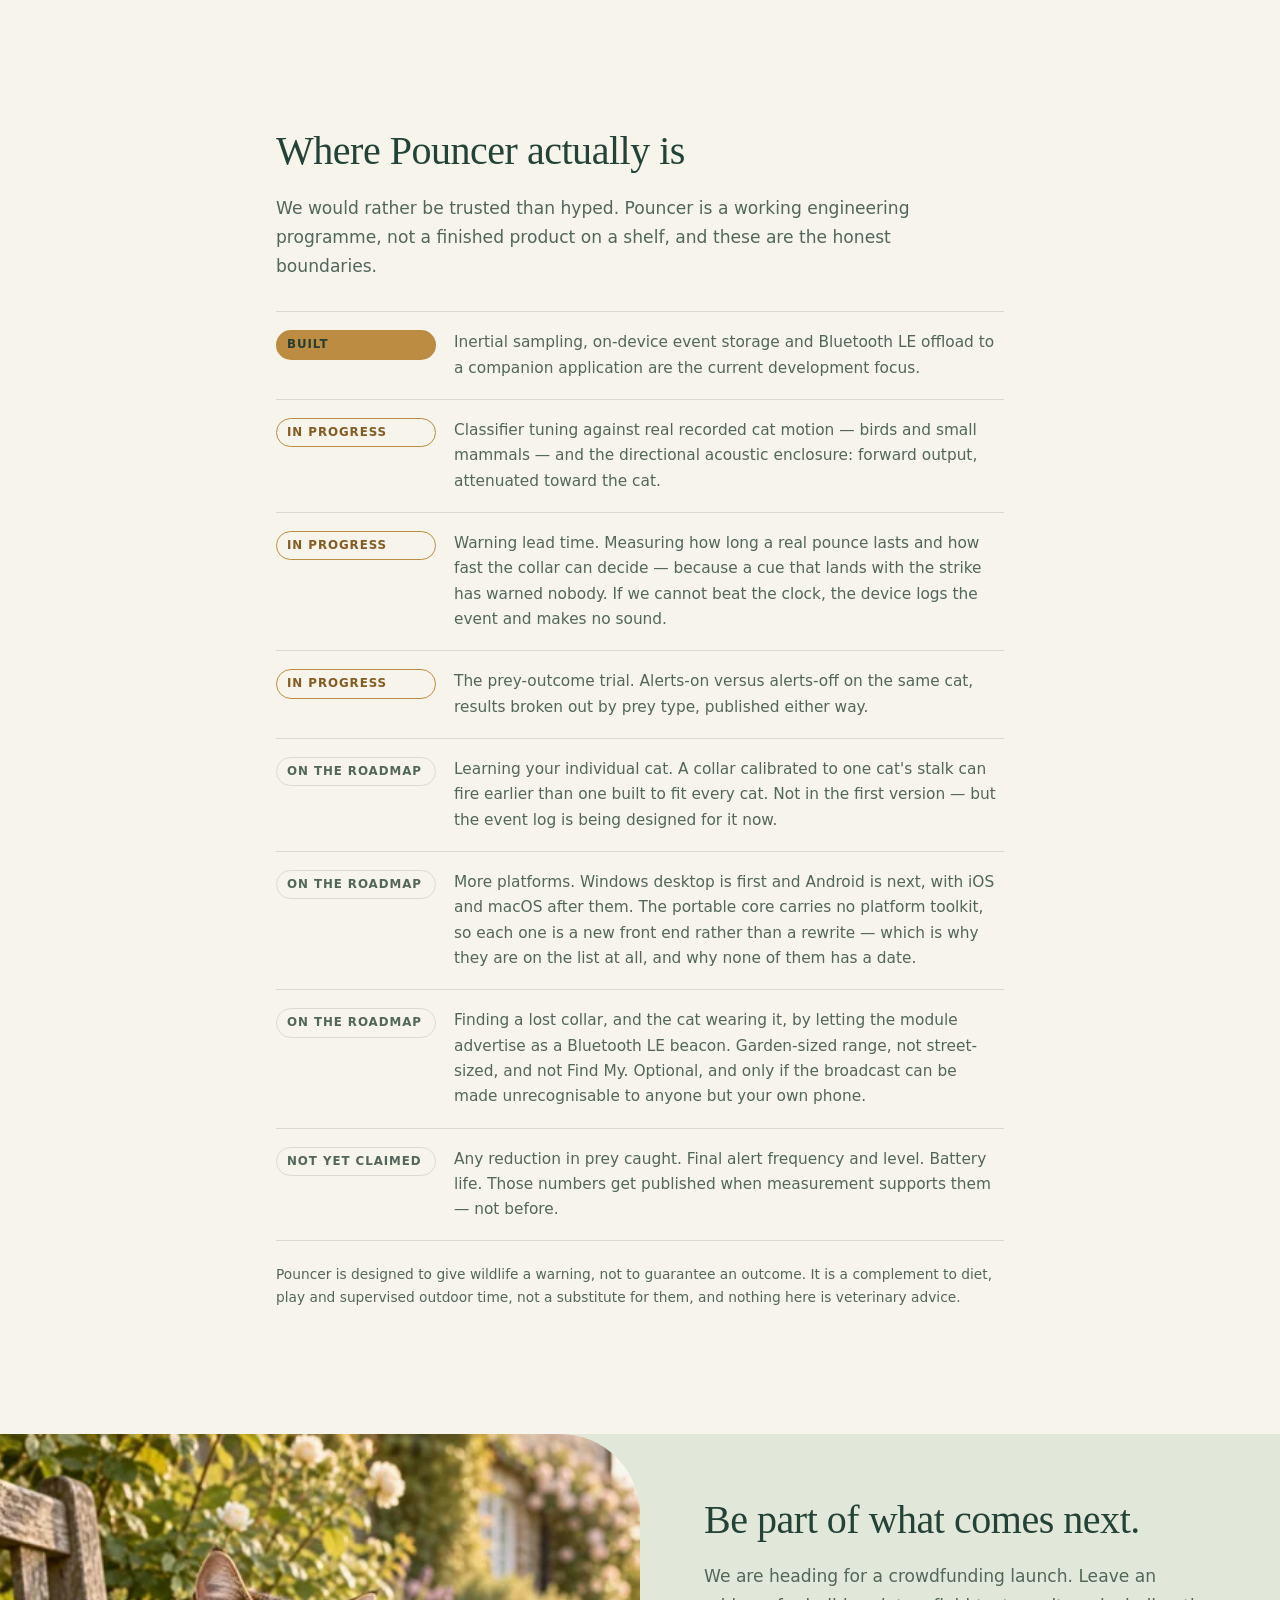
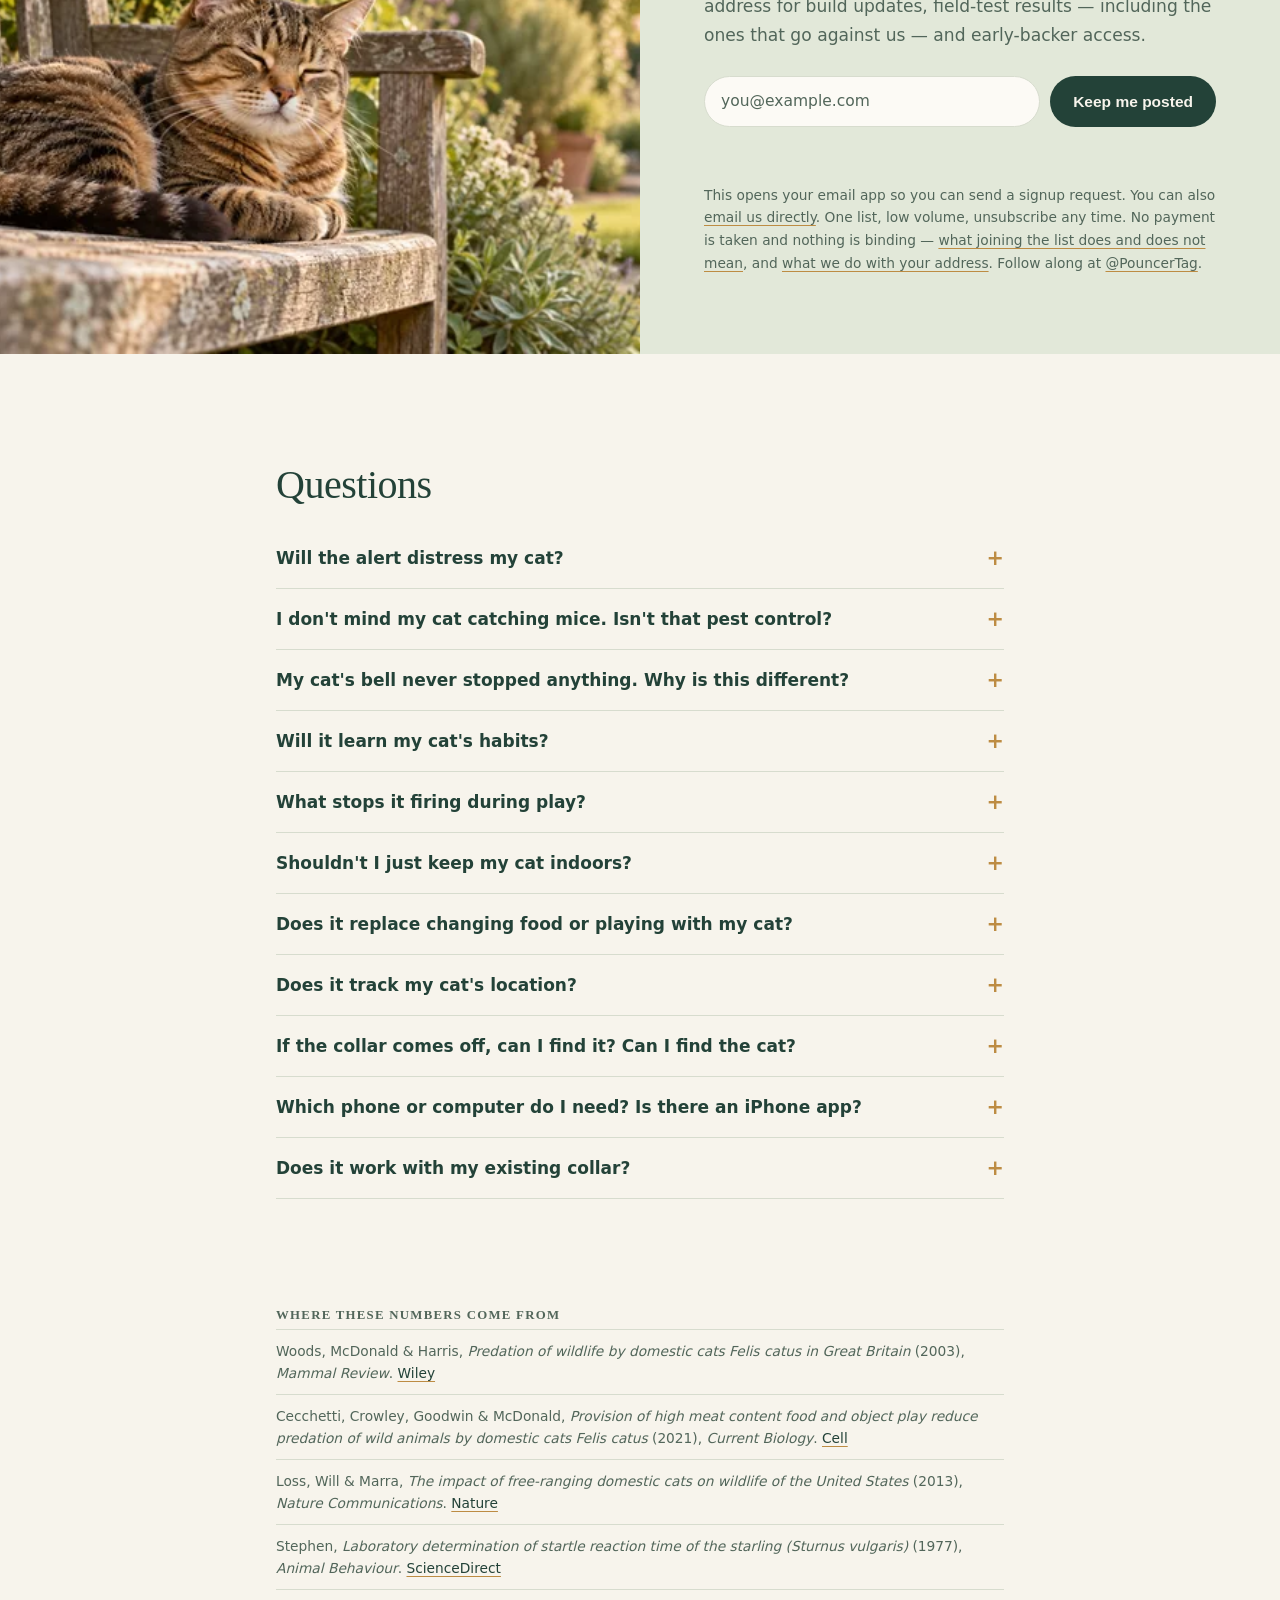
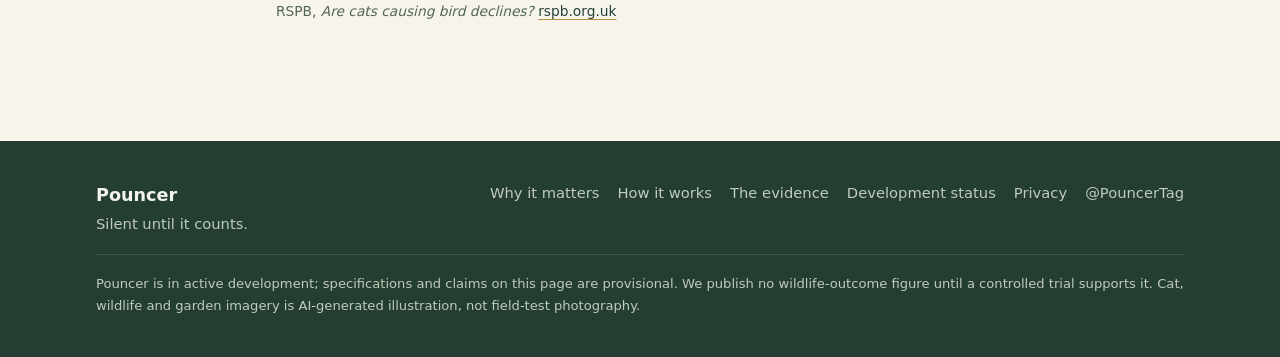
==== commit cc76425d: "Refine nature palette and illustrated behaviours; show collar concept in hero Replace abstract stick" ====
--- a/index.html
+++ b/index.html
@@ -56,22 +56,21 @@
         <h1>For the cat you love.<br>And the wildlife you do, too.</h1>
         <p class="hero-definition">A smart cat collar module built to warn wildlife before the pounce.</p>
         <p class="lede">
-          Your cat is doing exactly what a cat does. Pouncer is a small module for the collar they
-          already wear, built to read the launch as it begins and warn the bird, vole or shrew on
-          the other end of it — then go quiet again for the rest of the day.
+          Your cat is doing exactly what a cat does. Pouncer fits the collar they already wear,
+          with a simple aim: a little warning for wildlife, and a quiet day for your cat.
         </p>
         <div class="hero-actions">
           <a class="btn btn-primary" href="preorder/">Join the list</a>
           <a class="btn btn-ghost" href="#how">See how it works</a>
         </div>
         <p class="hero-note">
-          In active development, and honest about it.
+          In active development. Collar imagery is a concept visual.
           <a href="#evidence">See what the evidence actually supports</a>.
         </p>
       </div>
 
       <div class="hero-art">
-        <img src="assets/img/garden-cat-1280.webp" srcset="assets/img/garden-cat-640.webp 640w, assets/img/garden-cat-1280.webp 1280w" sizes="(max-width: 880px) 100vw, 55vw" alt="An alert tabby cat sitting in a sunlit garden" width="1280" height="720" fetchpriority="high">
+        <img src="assets/img/garden-cat-collar-1280.webp" srcset="assets/img/garden-cat-collar-640.webp 640w, assets/img/garden-cat-collar-1280.webp 1280w" sizes="(max-width: 880px) 100vw, 55vw" alt="Concept visual of a tabby wearing a collar with a round Pouncer module in a sunlit garden" width="1280" height="720" fetchpriority="high">
       </div>
     </div>
   </section>
@@ -197,27 +196,18 @@
     <div class="wrap">
       <p class="eyebrow">A calmer approach</p><h2>Quiet by design.</h2>
       <p class="section-lede">
-        This is the design, not a demonstration. A three-axis accelerometer samples at
-        100&nbsp;Hz, and the classifier is being built to look for a sequence rather than a single
-        spike — which is what should keep play, jumping and a bumpy car ride silent.
+        Observe. Recognise the stalk. Confirm the launch. Then settle. Pouncer is being designed
+        to read a sequence of movements, rather than react to every jump or playful tumble.
       </p>
 
       <ol class="steps">
         <li class="step">
-          <svg class="cat-fig" viewBox="8 12 194 124" role="img" aria-labelledby="cat1t">
-            <title id="cat1t">A cat sitting upright and alert, tail curled round to the front</title>
-            <line class="cat-ground" x1="14" y1="120" x2="196" y2="120"/>
-            <path class="cat-spine" d="M74 112 C64 84 82 60 110 58 L116 59"/>
-            <path class="cat-spine" d="M74 112 C94 116 104 114 112 112"/>
-            <path class="cat-limb" d="M112 74 L114 111"/>
-            <path class="cat-limb" d="M80 113 C60 118 68 128 94 124 C108 122 118 120 126 118"/>
-            <g transform="translate(113,57) rotate(-4)">
-                <path class="cat-head" d="M0 0 L15 1"/>
-                <path class="cat-ear" d="M-2 -2 L2 -15 L7 -4 Z"/>
-                <path class="cat-ear" d="M9 -4 L15 -15 L17 -2 Z"/>
-              </g>
-            <circle class="cat-disc" cx="118" cy="68" r="5.5"/>
-          </svg>
+          <svg class="cat-fig" viewBox="0 0 240 160" role="img" aria-labelledby="cat1t">
+<title id="cat1t">An alert seated cat, with upright ears and a softly curled tail</title>
+<path class="cat-meadow" d="M26 145H215M33 145l-4-13m8 13 2-19m4 19 5-10M204 145l-5-16m8 16 4-22m0 22 7-9"/>
+<path class="cat-outline" d="M88 134C77 123 79 107 87 93C94 80 107 74 116 60L118 39L128 49L139 45L149 33L150 53L157 62L165 67L158 74L149 77C148 93 149 112 150 128L160 133Q162 138 150 138H134L129 104M134 138H91C72 145 49 142 48 131C47 119 61 117 69 123C75 128 65 130 62 126M95 134Q116 139 127 133M105 111Q92 120 100 132"/><path class="cat-detail" d="M139 60h2M148 72l10 2M121 82q13 8 25 2"/>
+<circle class="cat-disc" cx="145" cy="88" r="3"/>
+</svg>
           <span class="step-num">1</span>
           <h3>Observe</h3>
           <p>
@@ -226,28 +216,12 @@
           </p>
         </li>
         <li class="step">
-          <svg class="cat-fig" viewBox="8 12 194 124" role="img" aria-labelledby="cat2t">
-            <title id="cat2t">The same cat crouched low and long, head forward, a bird on the ground ahead of it</title>
-            <line class="cat-ground" x1="14" y1="120" x2="196" y2="120"/>
-            <g class="cat-prey">
-              <path d="M176 97 C167 100 165 110 173 114 C182 118 192 112 191 104 C190 98 183 94 176 97 Z"/>
-              <circle cx="173" cy="93" r="5.5"/>
-              <path d="M167 93 L160 95"/>
-              <path d="M190 105 L201 110"/>
-              <path d="M176 115 L176 120"/>
-              <path d="M184 115 L184 120"/>
-            </g>
-            <path class="cat-limb" d="M48 90 C30 92 18 100 12 108"/>
-            <path class="cat-spine" d="M50 90 C74 102 106 106 136 98"/>
-            <path class="cat-limb" d="M70 104 L68 119"/>
-            <path class="cat-limb" d="M124 105 L125 119"/>
-            <g transform="translate(135,97) rotate(4)">
-                <path class="cat-head" d="M0 0 L15 1"/>
-                <path class="cat-ear" d="M-2 -2 L2 -15 L7 -4 Z"/>
-                <path class="cat-ear" d="M9 -4 L15 -15 L17 -2 Z"/>
-              </g>
-            <circle class="cat-disc" cx="140" cy="107" r="5.5"/>
-          </svg>
+          <svg class="cat-fig" viewBox="0 0 240 160" role="img" aria-labelledby="cat2t">
+<title id="cat2t">A cat crouching low, body lengthened and eyes forward during a stalk</title>
+<path class="cat-meadow" d="M26 145H215M33 145l-4-13m8 13 2-19m4 19 5-10M204 145l-5-16m8 16 4-22m0 22 7-9"/>
+<path class="cat-outline" d="M50 116C37 115 24 106 17 98Q12 94 14 101C21 116 35 123 49 122M49 122C46 111 54 100 69 96C91 89 123 92 143 101L157 102L158 86L169 96L180 90L188 80L190 101L201 109L207 111L199 119L188 122L175 130L164 136H145Q140 130 150 127L160 124L137 120C119 123 105 122 87 118L76 127L87 131Q92 138 80 138H56Q51 135 59 131L65 123M95 110Q81 106 73 116"/><path class="cat-detail" d="M184 107h2M198 116l11 3M173 120l-3 7"/>
+<circle class="cat-disc" cx="173" cy="125" r="3"/>
+</svg>
           <span class="step-num">2</span>
           <h3>Stalk detected</h3>
           <p>
@@ -256,26 +230,12 @@
           </p>
         </li>
         <li class="step">
-          <svg class="cat-fig" viewBox="8 12 194 124" role="img" aria-labelledby="cat3t">
-            <title id="cat3t">The cat mid-launch along a rising arc, while the bird is already up and away</title>
-            <line class="cat-ground" x1="14" y1="120" x2="196" y2="120"/>
-            <g class="cat-prey">
-              <path d="M150 32 q 11 -13 22 -2"/>
-              <path d="M172 30 q 11 -13 22 -2"/>
-            </g>
-            <path class="cat-limb" d="M42 98 C26 94 15 85 11 74"/>
-            <path class="cat-limb" d="M56 96 L28 110"/>
-            <path class="cat-limb" d="M68 92 L50 112"/>
-            <path class="cat-spine" d="M46 98 C76 94 96 70 130 58"/>
-            <path class="cat-limb" d="M114 74 L152 82"/>
-            <path class="cat-limb" d="M110 78 L140 96"/>
-            <g transform="translate(129,57) rotate(-16)">
-                <path class="cat-head" d="M0 0 L15 1"/>
-                <path class="cat-ear" d="M-2 -2 L2 -15 L7 -4 Z"/>
-                <path class="cat-ear" d="M9 -4 L15 -15 L17 -2 Z"/>
-              </g>
-            <circle class="cat-disc" cx="131" cy="68" r="5.5"/>
-          </svg>
+          <svg class="cat-fig" viewBox="0 0 240 160" role="img" aria-labelledby="cat3t">
+<title id="cat3t">A cat launching forward, front paws reaching and hind legs extended</title>
+<path class="cat-meadow" d="M26 145H215M33 145l-4-13m8 13 2-19m4 19 5-10M204 145l-5-16m8 16 4-22m0 22 7-9"/>
+<path class="cat-outline" d="M61 83C45 85 26 79 16 68Q12 66 15 73C24 88 41 94 56 92L43 113L26 124Q20 132 31 131L54 120L76 102M61 83C84 71 108 62 139 68L152 69L158 51L167 64L177 62L187 48L188 68L200 75L208 79L201 86L185 91L177 97L211 108Q218 117 207 116L170 107L157 93M157 93L170 113L196 125Q201 133 190 132L160 121L144 102C119 99 100 108 81 103L68 121L47 132Q39 138 39 131L53 113L61 99"/><path class="cat-detail" d="M182 76h2M199 84l10 3M159 91l16 4"/>
+<circle class="cat-disc" cx="170" cy="94" r="3"/>
+</svg>
           <span class="step-num">3</span>
           <h3>Launch confirmed</h3>
           <p>
@@ -284,18 +244,12 @@
           </p>
         </li>
         <li class="step">
-          <svg class="cat-fig" viewBox="8 12 194 124" role="img" aria-labelledby="cat4t">
-            <title id="cat4t">The cat settled back down, compact, tail wrapped round to the front</title>
-            <line class="cat-ground" x1="14" y1="120" x2="196" y2="120"/>
-            <path class="cat-limb" d="M60 104 C42 108 46 120 72 117 C94 114 110 110 120 107"/>
-            <path class="cat-spine" d="M62 102 C66 80 92 72 120 80"/>
-            <g transform="translate(119,79) rotate(-2)">
-                <path class="cat-head" d="M0 0 L15 1"/>
-                <path class="cat-ear" d="M-2 -2 L2 -15 L7 -4 Z"/>
-                <path class="cat-ear" d="M9 -4 L15 -15 L17 -2 Z"/>
-              </g>
-            <circle class="cat-disc" cx="124" cy="90" r="5.5"/>
-          </svg>
+          <svg class="cat-fig" viewBox="0 0 240 160" role="img" aria-labelledby="cat4t">
+<title id="cat4t">A cat settled calmly on its haunches with its tail wrapped around its paws</title>
+<path class="cat-meadow" d="M26 145H215M33 145l-4-13m8 13 2-19m4 19 5-10M204 145l-5-16m8 16 4-22m0 22 7-9"/>
+<path class="cat-outline" d="M76 134C67 126 69 111 80 102C89 94 104 92 112 78L118 61L118 43L130 53L141 50L151 39L150 60L158 69L165 74L157 81L148 84L146 108L152 131L161 134Q163 139 151 139H132L126 111M106 115Q91 110 88 124L97 135M77 135C61 135 46 128 43 120Q39 114 38 122C40 138 59 144 80 142L130 141Q139 140 135 135L104 134"/><path class="cat-detail" d="M138 69q4 4 8 0M147 80l10 2M116 91q14 9 29 1"/>
+<circle class="cat-disc" cx="142" cy="96" r="3"/>
+</svg>
           <span class="step-num">4</span>
           <h3>Cooldown &amp; log</h3>
           <p>
@@ -306,7 +260,8 @@
       </ol>
 
       <p class="callout">
-        <strong>Ten-second windows.</strong> Each event stores five seconds either side of the
+        <strong>Design intent, not a demonstrated outcome.</strong> The classifier is still in development.
+        A three-axis accelerometer samples at 100&nbsp;Hz. <strong>Ten-second windows:</strong> Each event stores five seconds either side of the
         trigger on the device, then offloads over Bluetooth&nbsp;LE to the companion app so you
         can see what your cat actually did.
       </p>
@@ -315,7 +270,7 @@
 
   <section class="section section-product" id="product">
     <div class="wrap">
-      <h2>The thing itself</h2>
+      <p class="eyebrow">Considered in every detail</p><h2>A small module. A thoughtful design.</h2>
       <p class="section-lede">
         A single machined disc on the collar your cat already wears. It has no screen and nothing
         to read — the whole face is there to hold a lens, a sounder and a seal. Built to the
--- a/assets/css/styles.css
+++ b/assets/css/styles.css
@@ -2,22 +2,22 @@
 
 :root {
   --bg: #f7f4ec;
-  --surface: #ffffff;
-  --surface-alt: #e8ecdf;
-  --text: #243f32;
-  --muted: #526356;
+  --surface: #fcfaf5;
+  --surface-alt: #e2e8d9;
+  --text: #234238;
+  --muted: #52665a;
   --line: #d7dcce;
   --deep: #243f32;
   --deep-soft: #345340;
   --accent: #bd8c43;
   --accent-strong: #855b22;
   --on-deep: #f4f2ee;
-  --on-deep-muted: #b6bccd;
+  --on-deep-muted: #c0cbbb;
   --radius: 14px;
   --wrap: 1120px;
   --font: system-ui, -apple-system, "Segoe UI", Roboto, "Helvetica Neue", Arial, sans-serif;
   --cat: #345340;
-  --cat-prey: #5a6790;
+  --cat-prey: #627c66;
   --cat-disc: #855b22;
   --font-display: ui-serif, Georgia, "Iowan Old Style", "Palatino Linotype", Palatino,
                   "Times New Roman", serif;
@@ -36,7 +36,7 @@
     --accent: #f0ac44;
     --accent-strong: #f5c274;
     --on-deep: #f2f2e8;
-    --on-deep-muted: #9aa3b6;
+    --on-deep-muted: #b0c1b1;
     --cat: #b2c9b6;
     --cat-prey: #9bb29f;
     --cat-disc: #f0ac44;
@@ -233,30 +233,12 @@
 }
 .step { position: relative; padding-top: 12px; border-top: 2px solid var(--line); }
 
-/* Posture figures. They carry real information — what a stalk looks like
-   against a launch — so they are inline SVG that inherits the theme rather
-   than flat images that would need a second file per colour scheme.
-
-   Line art, not silhouette. The spine stroke IS the gesture, and the gesture
-   is what the accelerometer traces. It also matches the logo's own vocabulary:
-   an arc plus two ear marks, "the cat, reduced to two marks". An earlier pass
-   built these from filled primitives and landed in the uncanny middle —
-   neither realistic nor designed. */
-.cat-fig { display: block; width: 100%; max-width: 230px; height: auto; margin: 4px 0 10px; }
-.cat-spine { fill: none; stroke: var(--cat); stroke-width: 6.5; stroke-linecap: round; }
-.cat-head  { fill: none; stroke: var(--cat); stroke-width: 6.5; stroke-linecap: round; }
-.cat-limb  { fill: none; stroke: var(--cat); stroke-width: 4.5; stroke-linecap: round; }
-.cat-ear   { fill: var(--cat); }
-/* Not --accent: on the light page that is 2.29:1, and in line art the disc
-   floats on bare background instead of sitting on a dark body. The deeper
-   amber gives 3.56:1 light; dark mode keeps the brighter accent at 9.69:1. */
-.cat-disc  { fill: var(--cat-disc); }
-.cat-ground { stroke: var(--line); stroke-width: 2; stroke-dasharray: 2 8; stroke-linecap: round; }
-/* The prey sits at a lighter weight than the cat on purpose: it is the thing
-   at risk, not the subject of the diagram. */
-.cat-prey { fill: none; stroke: var(--cat-prey); stroke-width: 2.6;
-            stroke-linecap: round; stroke-linejoin: round; }
-.cat-prey circle { fill: var(--cat-prey); stroke: none; }
+/* Editable contour illustrations: the pose carries the behaviour. */
+.cat-fig { display:block; width:100%; height:auto; max-width:280px; margin:0 auto 18px; overflow:visible; }
+.cat-outline { fill:none; stroke:var(--cat); stroke-width:1.9; stroke-linecap:round; stroke-linejoin:round; }
+.cat-detail { fill:none; stroke:var(--cat); stroke-width:1.3; stroke-linecap:round; }
+.cat-disc { fill:var(--cat-disc); }
+.cat-meadow { fill:none; stroke:var(--cat-prey); stroke-width:1; stroke-linecap:round; opacity:.65; }
 
 /* Prey key. The glyph replaces the colour chip, so shape and colour encode the
    same three groups — redundant encoding, which survives colour-blindness
@@ -775,3 +757,21 @@
  .hero-actions { gap:8px; }
  .hero-actions .btn { padding:12px 17px; }
 }
+
+/* A quieter illustrated sequence, with room for each pose to breathe. */
+.steps { grid-template-columns:repeat(4,minmax(0,1fr)); gap:28px; margin-top:42px; }
+.step { border:0; padding:0; }
+.step:not(:last-child)::after { content:''; position:absolute; width:58px; height:22px; border-top:1px solid var(--accent-strong); border-radius:50%; top:8px; right:-43px; transform:rotate(15deg); opacity:.65; }
+.step-num { background:transparent; border:1px solid var(--line); color:var(--muted); width:24px; height:24px; font-size:.72rem; margin-bottom:12px; }
+.step h3 { font-family:var(--font-display); font-size:1.4rem; font-weight:400; }
+.step p { font-size:.92rem; line-height:1.65; }
+.section-how .callout { background:transparent; border:0; border-top:1px solid var(--line); border-radius:0; padding:22px 0 0; font-size:.88rem; max-width:85ch; }
+.compare-card,.note-card,.pillar { background:transparent; border:0; border-top:1px solid var(--line); border-radius:0; padding:24px 0; }
+.compare-card-ours { box-shadow:none; border-color:var(--accent-strong); }
+.section-product { background:var(--bg); }
+.module-track { height:230vh; }
+@media(max-width:880px) { .steps { grid-template-columns:repeat(2,minmax(0,1fr)); gap:36px 24px; } .step::after { display:none; } }
+@media(max-width:480px) { .steps { gap:30px 16px; } .step h3 { font-size:1.16rem; } .step p { font-size:.85rem; } .cat-fig { margin-bottom:10px; } }
+@media(prefers-reduced-motion:reduce),(max-height:560px) { .module-track { height:auto; } }
+
+.hero-art img { object-position:right center; }
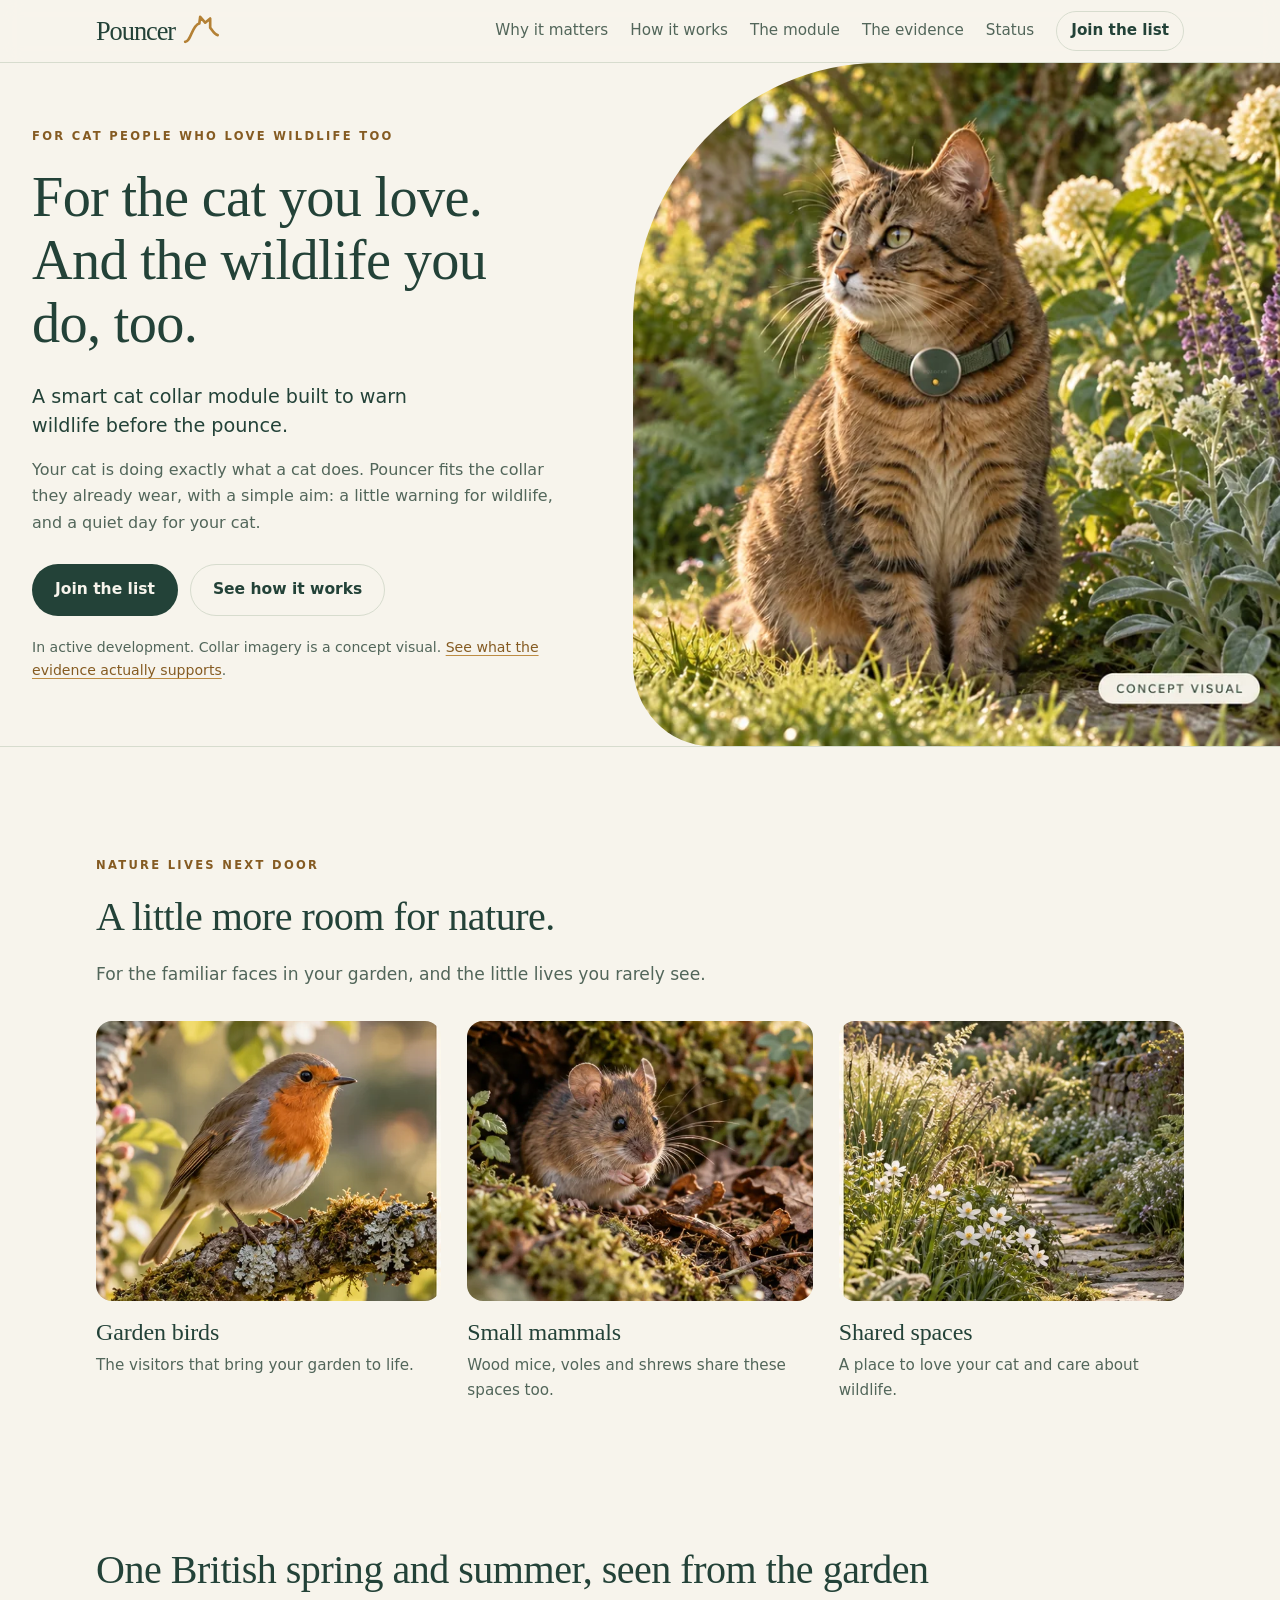
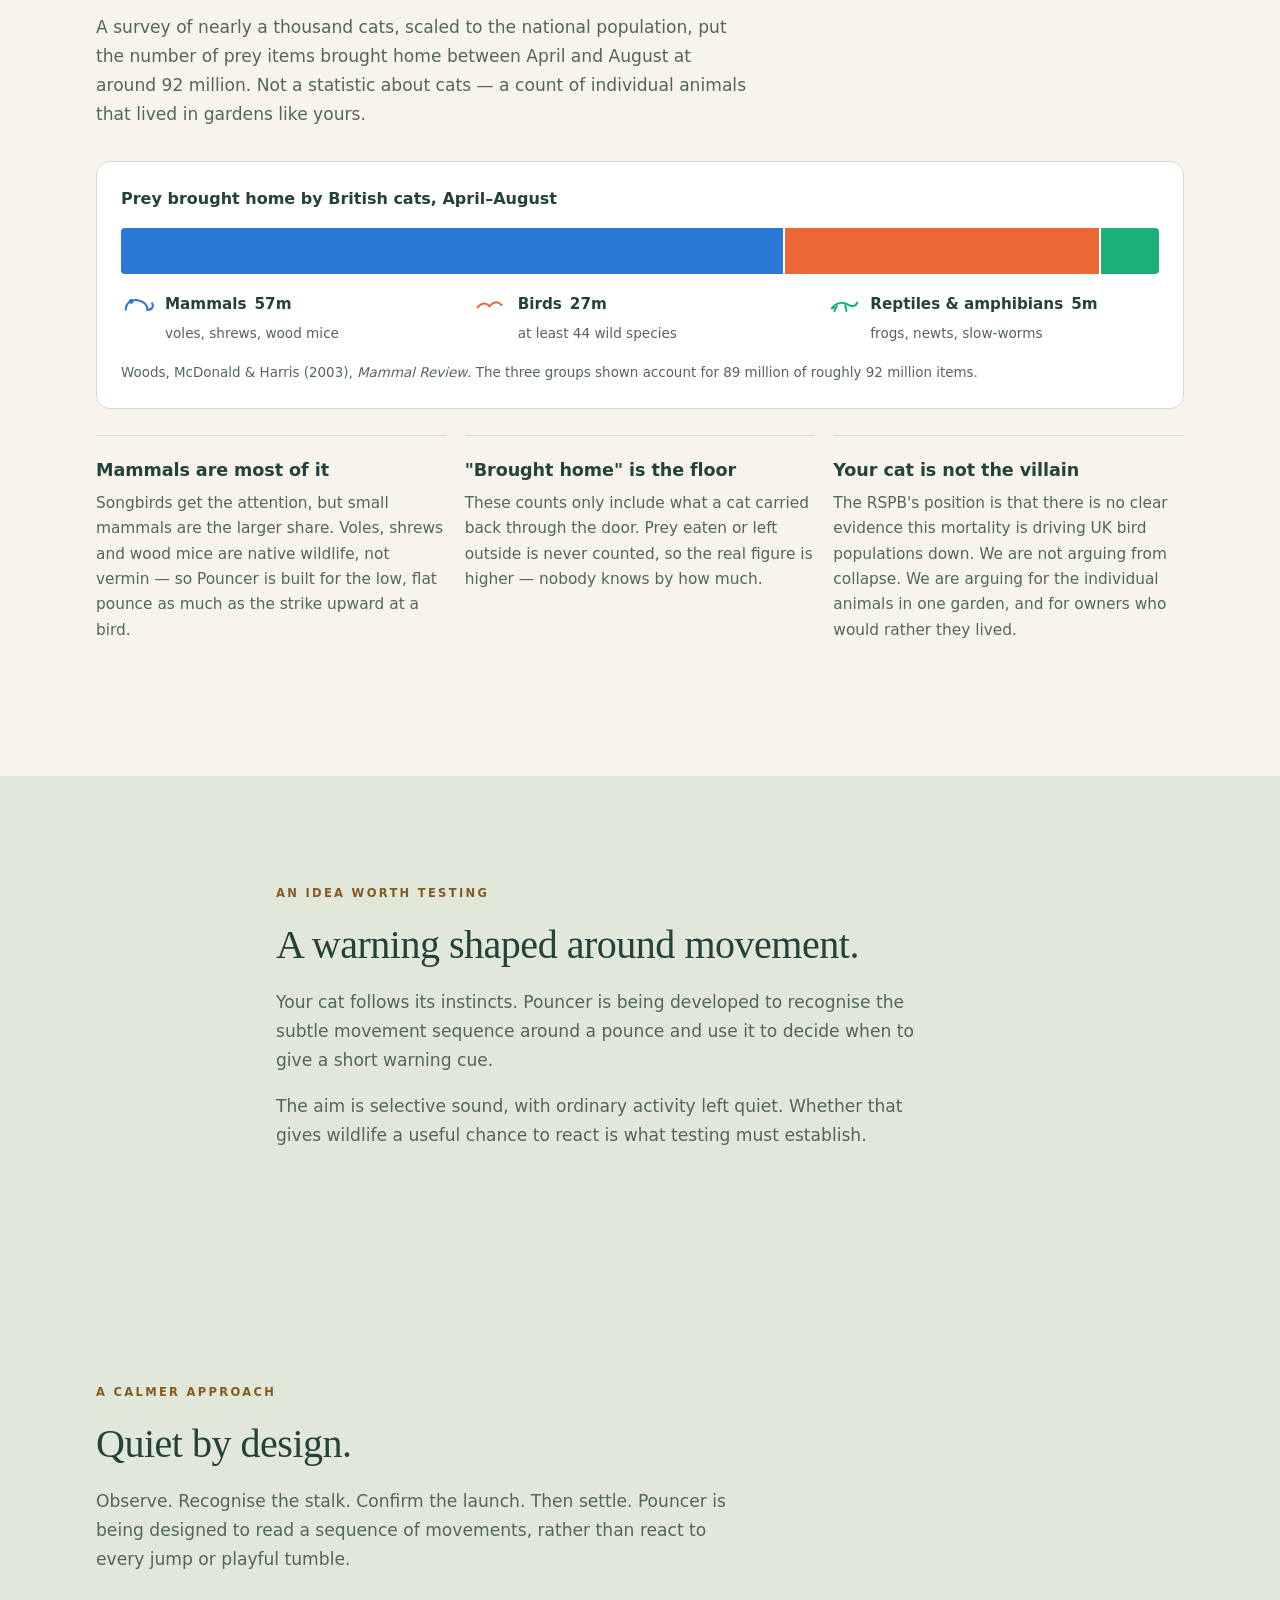
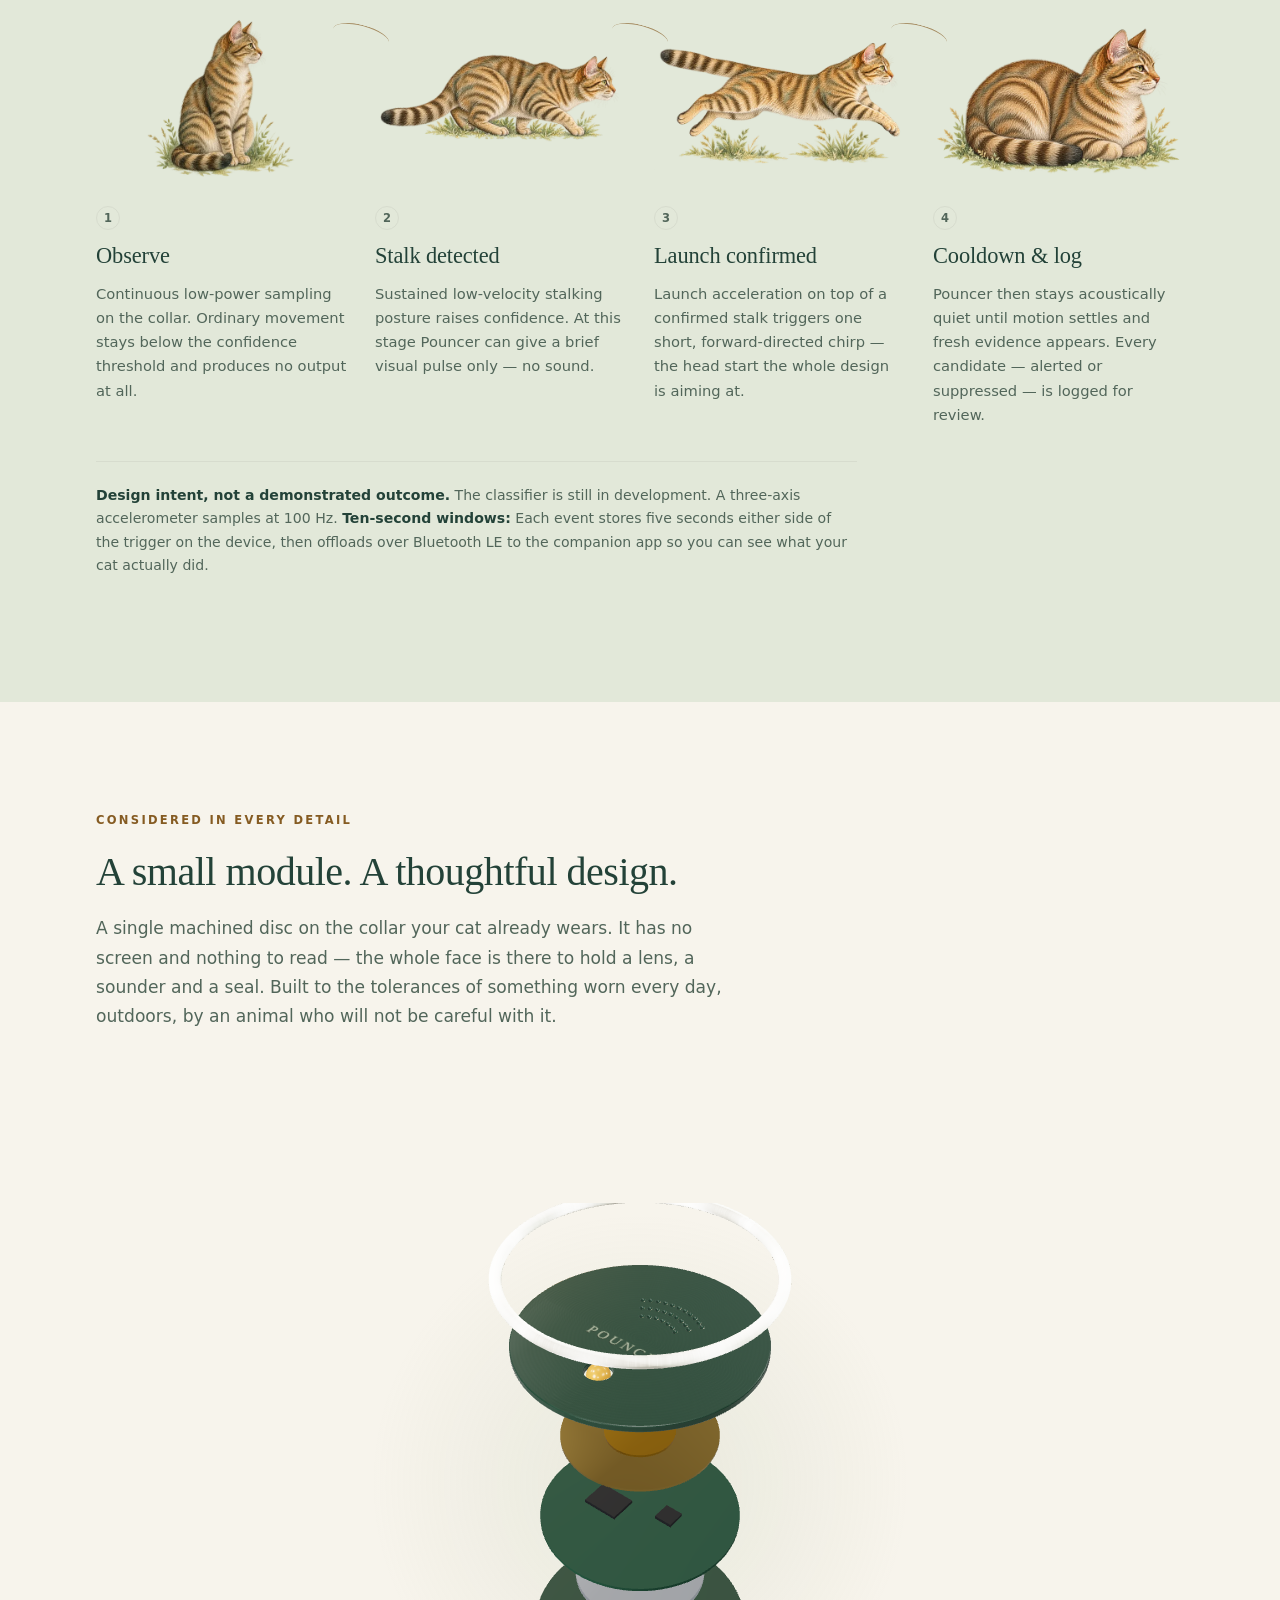
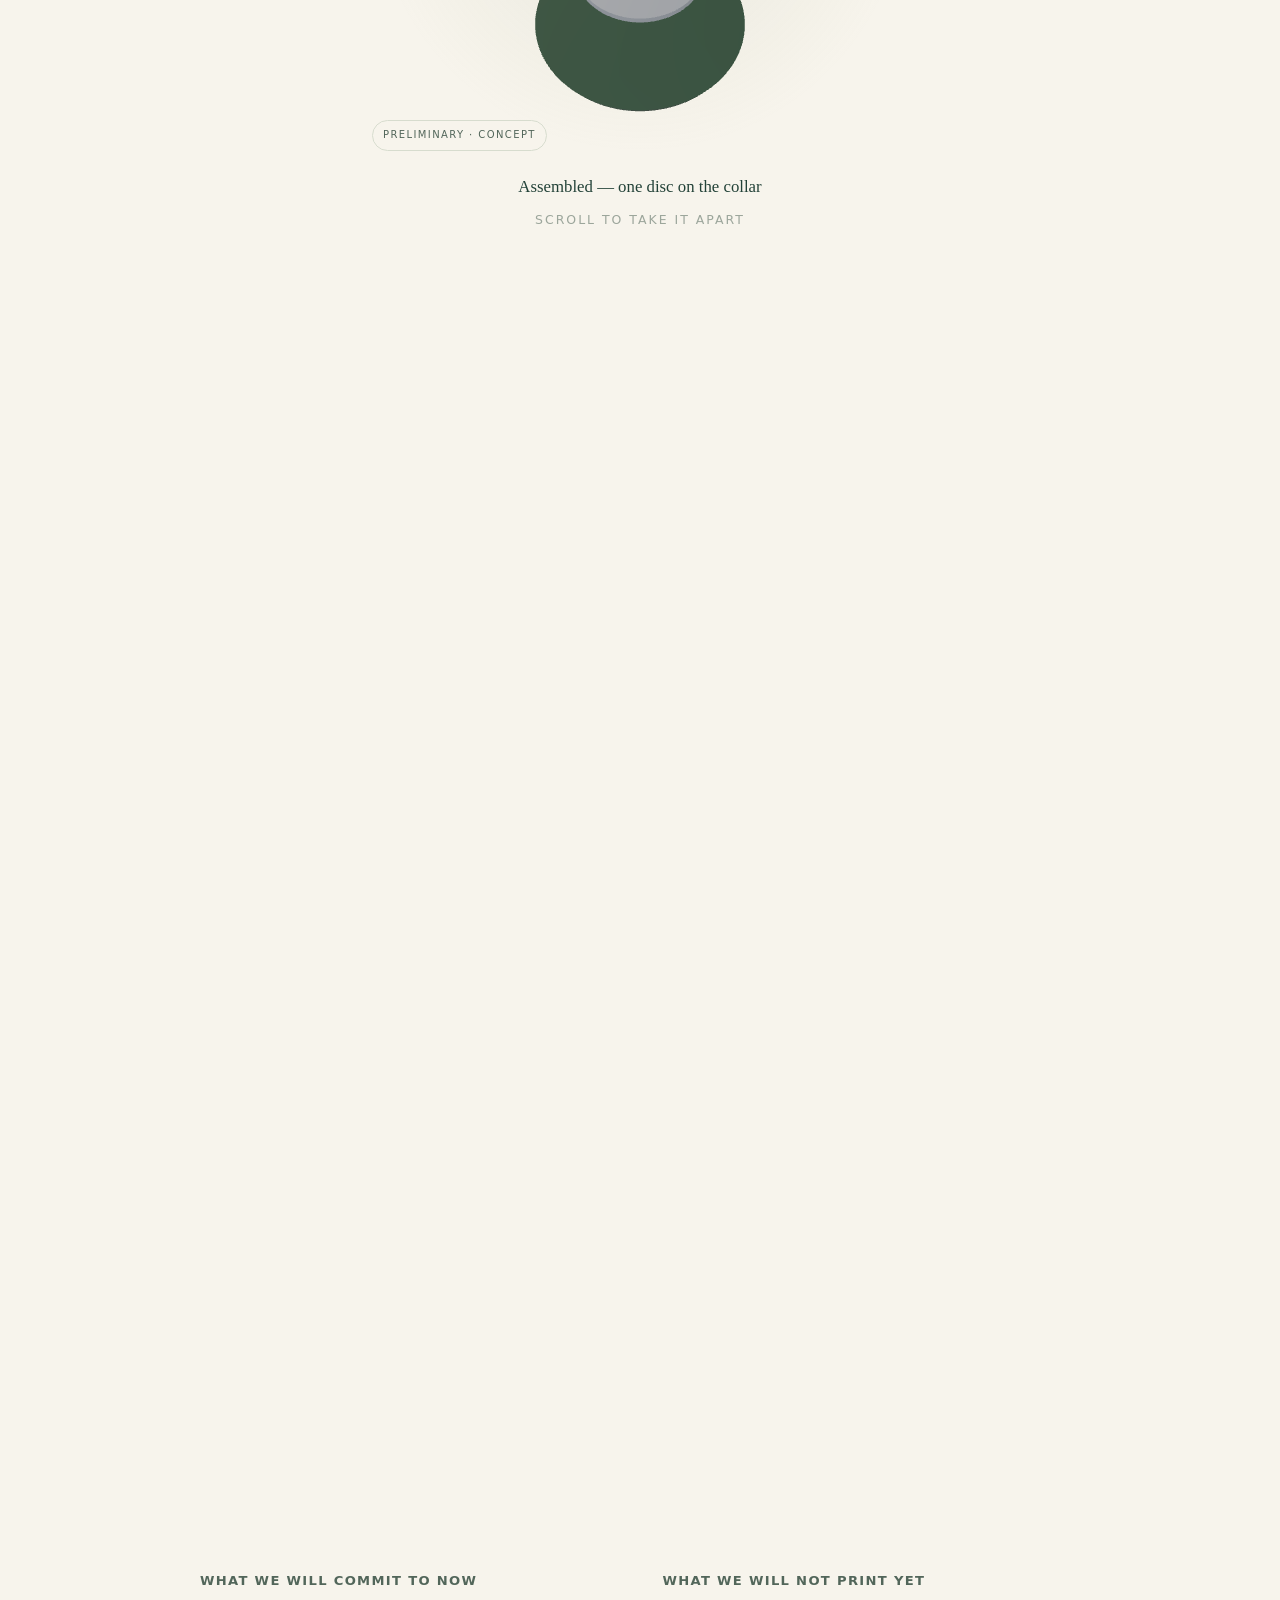
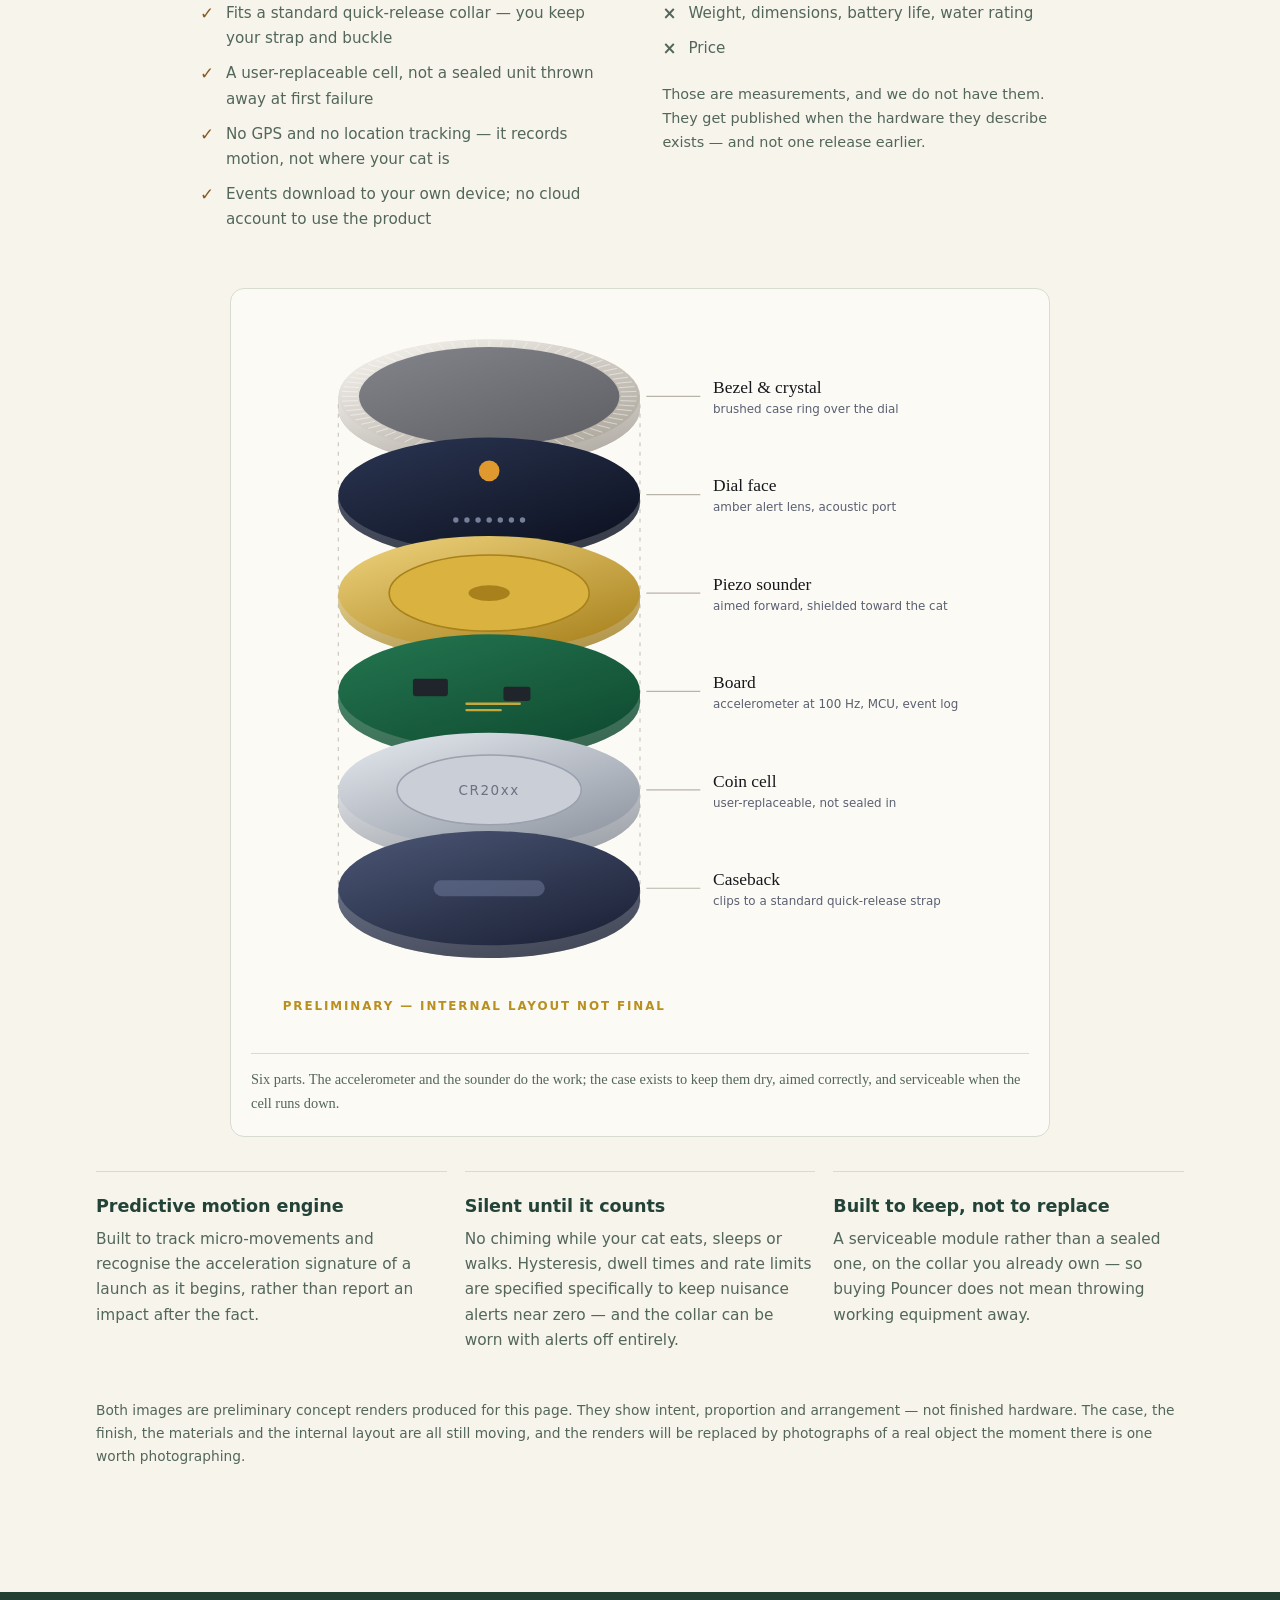
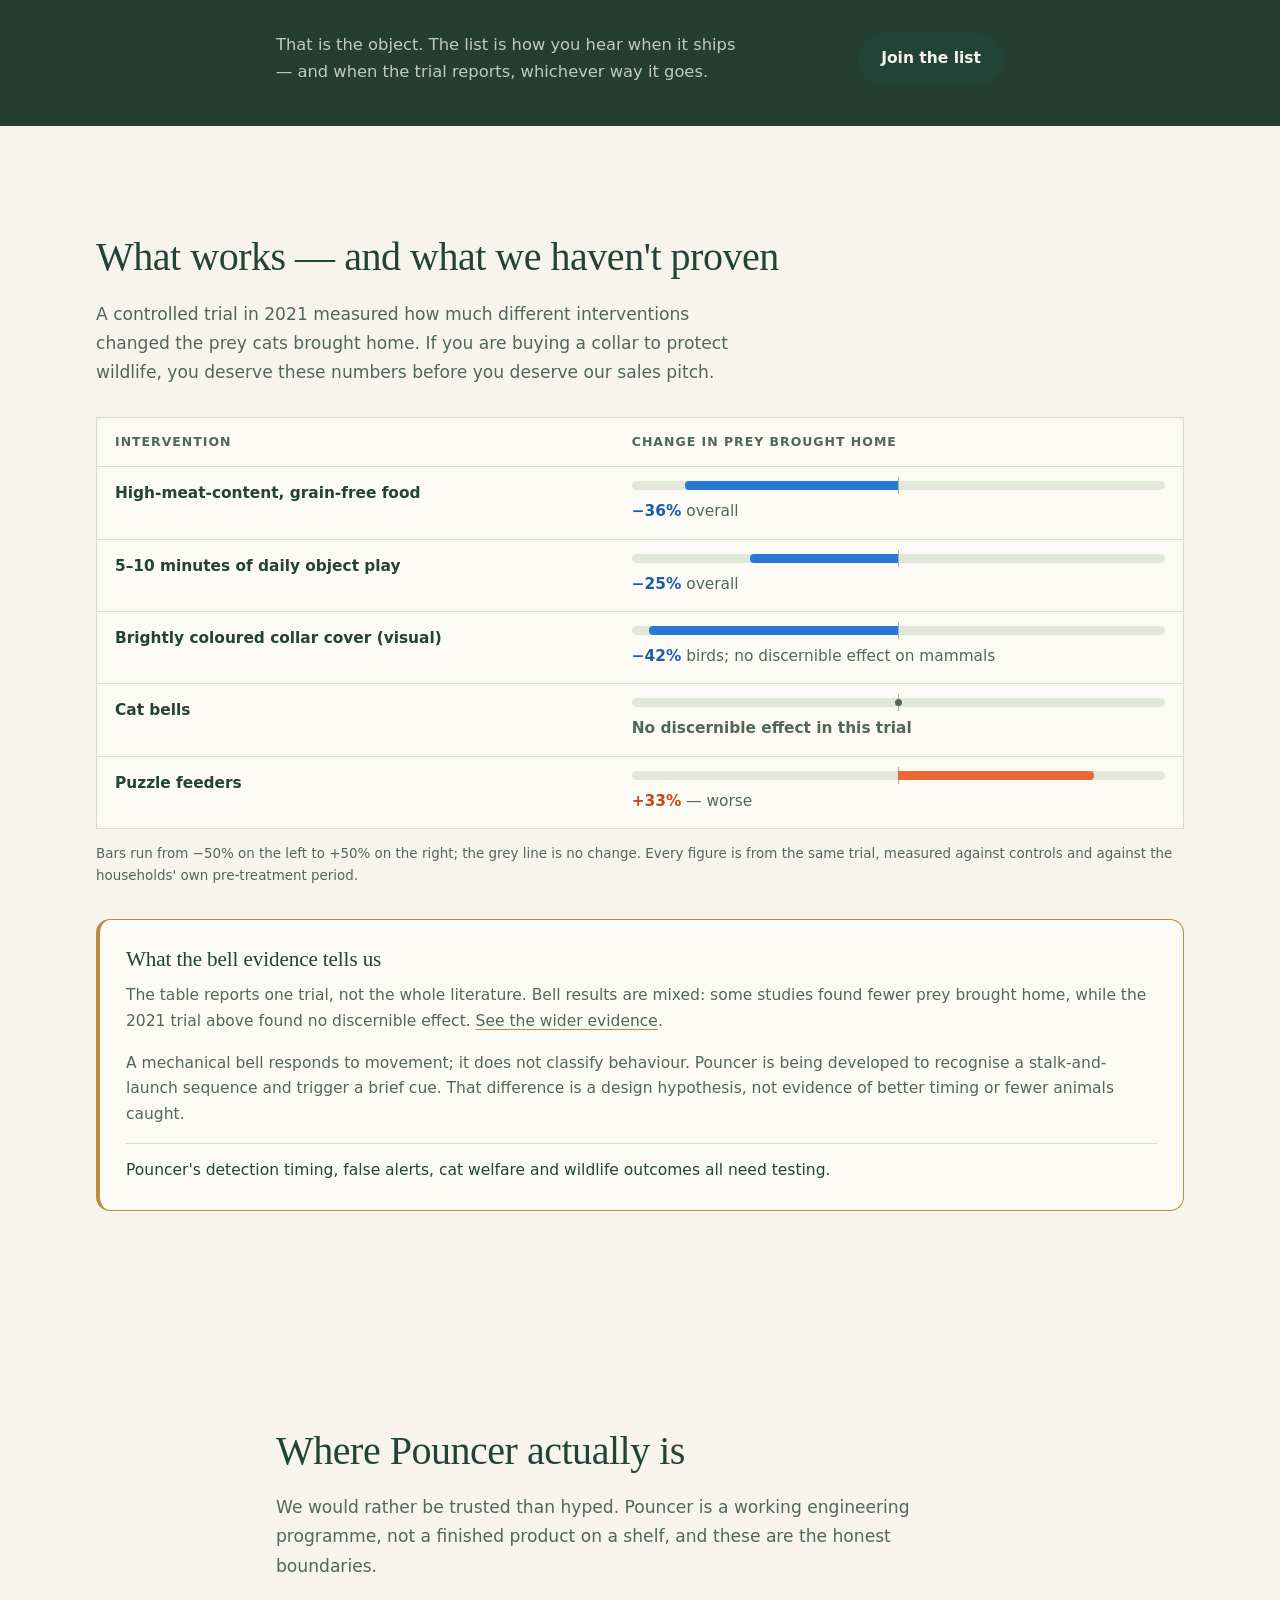
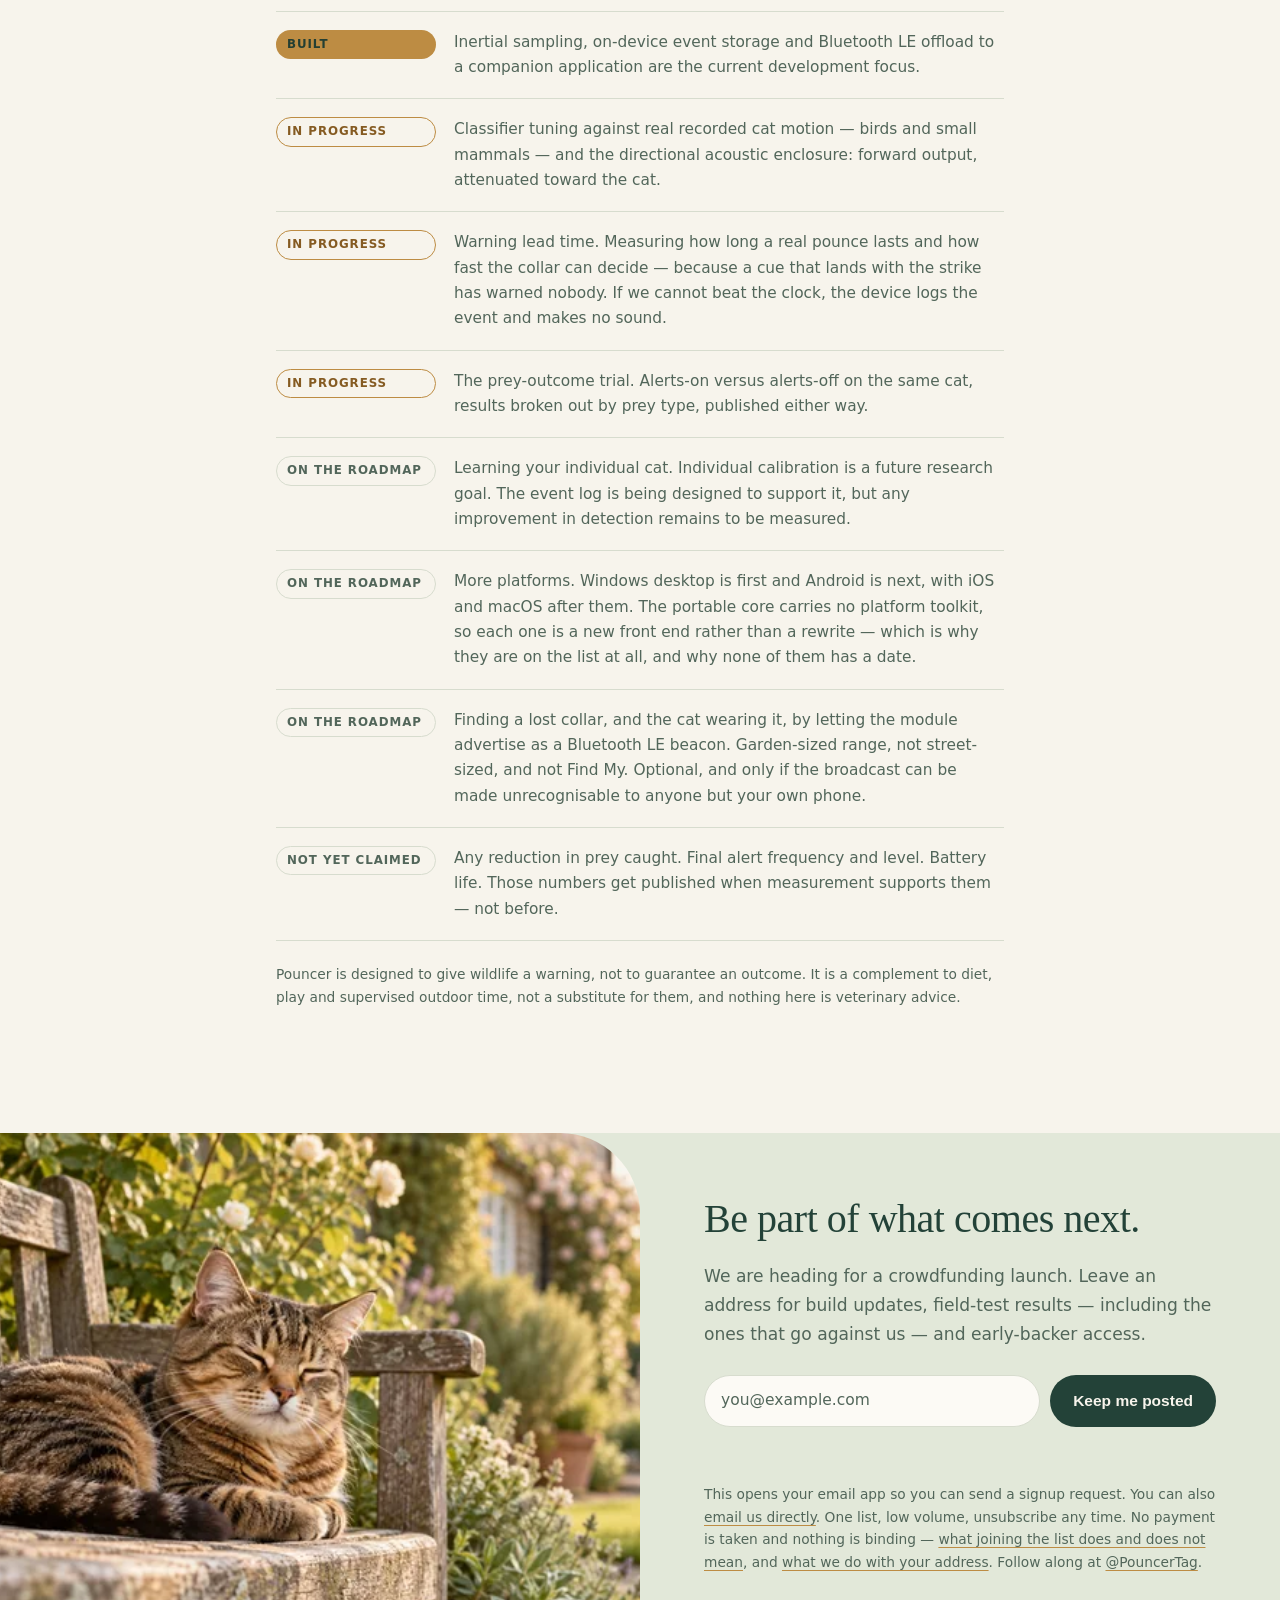
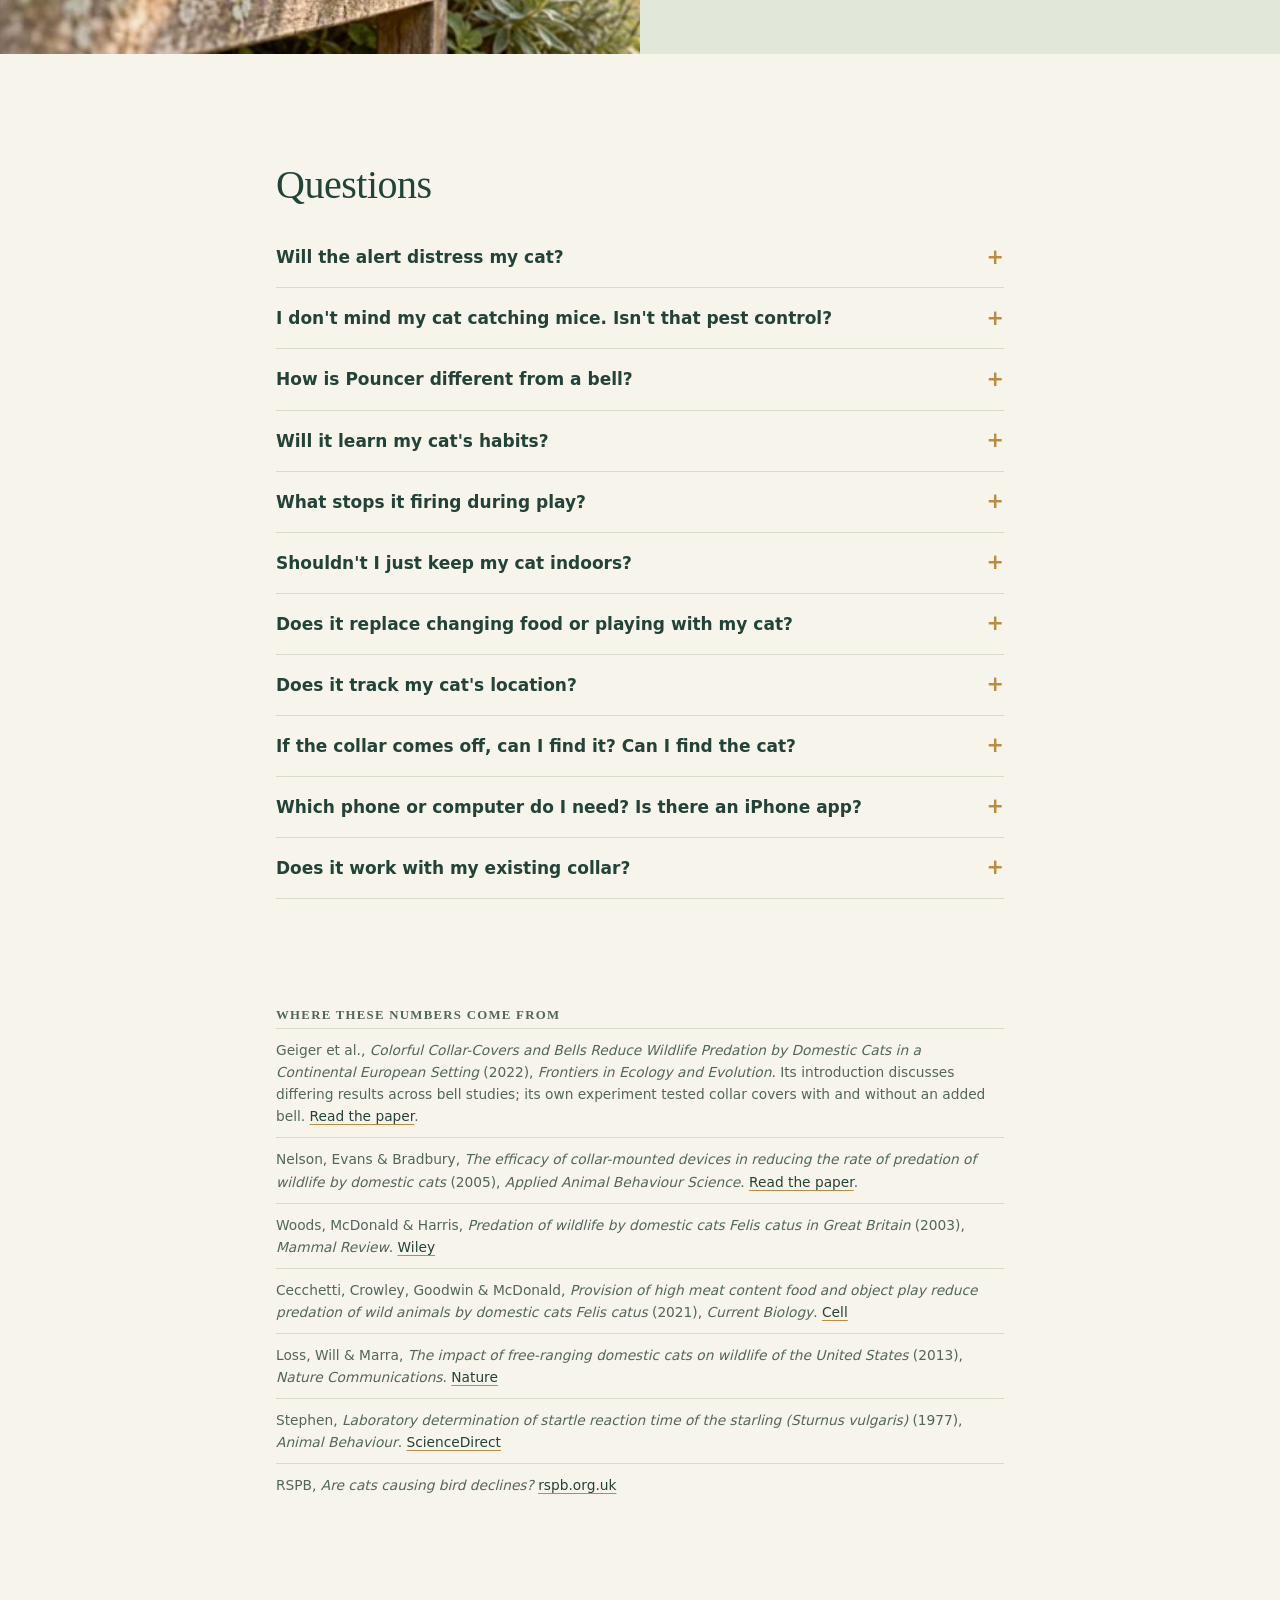
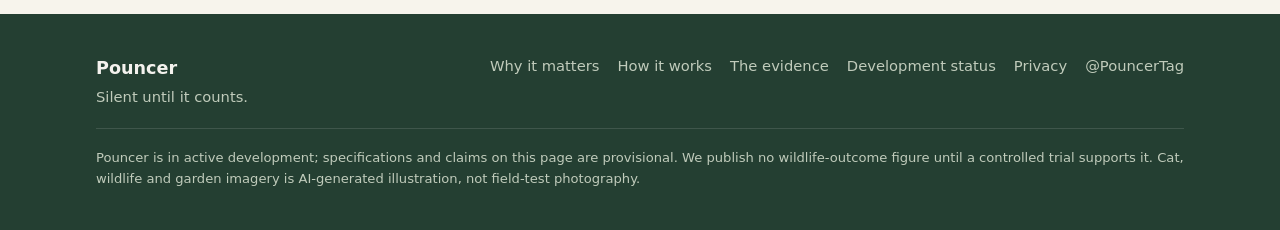
==== commit 231c04a4: "Add painterly behaviour illustrations and correct bell evidence claims Replace four SVG sketches wit" ====
--- a/index.html
+++ b/index.html
@@ -158,37 +158,11 @@
   </section>
 
   <section class="section section-problem" id="problem">
-    <div class="wrap">
-      <h2>A bell rings all day. A cat learns to keep it quiet.</h2>
-      <p class="section-lede">
-        Your cat is not the problem. The tools are. Pouncer is built around the cat's instinct
-        rather than against it — nothing to unlearn, nothing extra to carry.
-      </p>
-
-      <div class="compare">
-        <article class="compare-card">
-          <h3>Bell collars</h3>
-          <p>
-            A bell rings during ordinary movement, so there is nothing about it that says
-            <em>now</em>. And it responds to gait, which a cat can quieten at no cost to the hunt.
-            In the one controlled trial to measure it, bells made no discernible difference.
-          </p>
-        </article>
-        <article class="compare-card">
-          <h3>Bibs and covers</h3>
-          <p>
-            Bulky, snag-prone and easy to lose. They work by getting in the cat's way, which is
-            precisely why they come home without them.
-          </p>
-        </article>
-        <article class="compare-card compare-card-ours">
-          <h3>Pouncer</h3>
-          <p>
-            Built to stay silent until the launch itself. Inertial sensing is being developed to
-            read the stalk-and-launch signature and fire one short cue — then go quiet again.
-          </p>
-        </article>
-      </div>
+    <div class="wrap narrow">
+      <p class="eyebrow">An idea worth testing</p>
+      <h2>A warning shaped around movement.</h2>
+      <p class="section-lede">Your cat follows its instincts. Pouncer is being developed to recognise the subtle movement sequence around a pounce and use it to decide when to give a short warning cue.</p>
+      <p class="section-lede">The aim is selective sound, with ordinary activity left quiet. Whether that gives wildlife a useful chance to react is what testing must establish.</p>
     </div>
   </section>
 
@@ -202,12 +176,7 @@
 
       <ol class="steps">
         <li class="step">
-          <svg class="cat-fig" viewBox="0 0 240 160" role="img" aria-labelledby="cat1t">
-<title id="cat1t">An alert seated cat, with upright ears and a softly curled tail</title>
-<path class="cat-meadow" d="M26 145H215M33 145l-4-13m8 13 2-19m4 19 5-10M204 145l-5-16m8 16 4-22m0 22 7-9"/>
-<path class="cat-outline" d="M88 134C77 123 79 107 87 93C94 80 107 74 116 60L118 39L128 49L139 45L149 33L150 53L157 62L165 67L158 74L149 77C148 93 149 112 150 128L160 133Q162 138 150 138H134L129 104M134 138H91C72 145 49 142 48 131C47 119 61 117 69 123C75 128 65 130 62 126M95 134Q116 139 127 133M105 111Q92 120 100 132"/><path class="cat-detail" d="M139 60h2M148 72l10 2M121 82q13 8 25 2"/>
-<circle class="cat-disc" cx="145" cy="88" r="3"/>
-</svg>
+          <img class="cat-art" src="assets/img/cat-observe.webp" width="600" height="400" alt="A seated tabby watching attentively" loading="lazy">
           <span class="step-num">1</span>
           <h3>Observe</h3>
           <p>
@@ -216,12 +185,7 @@
           </p>
         </li>
         <li class="step">
-          <svg class="cat-fig" viewBox="0 0 240 160" role="img" aria-labelledby="cat2t">
-<title id="cat2t">A cat crouching low, body lengthened and eyes forward during a stalk</title>
-<path class="cat-meadow" d="M26 145H215M33 145l-4-13m8 13 2-19m4 19 5-10M204 145l-5-16m8 16 4-22m0 22 7-9"/>
-<path class="cat-outline" d="M50 116C37 115 24 106 17 98Q12 94 14 101C21 116 35 123 49 122M49 122C46 111 54 100 69 96C91 89 123 92 143 101L157 102L158 86L169 96L180 90L188 80L190 101L201 109L207 111L199 119L188 122L175 130L164 136H145Q140 130 150 127L160 124L137 120C119 123 105 122 87 118L76 127L87 131Q92 138 80 138H56Q51 135 59 131L65 123M95 110Q81 106 73 116"/><path class="cat-detail" d="M184 107h2M198 116l11 3M173 120l-3 7"/>
-<circle class="cat-disc" cx="173" cy="125" r="3"/>
-</svg>
+          <img class="cat-art" src="assets/img/cat-stalk.webp" width="600" height="400" alt="A tabby crouching low with its head forward" loading="lazy">
           <span class="step-num">2</span>
           <h3>Stalk detected</h3>
           <p>
@@ -230,12 +194,7 @@
           </p>
         </li>
         <li class="step">
-          <svg class="cat-fig" viewBox="0 0 240 160" role="img" aria-labelledby="cat3t">
-<title id="cat3t">A cat launching forward, front paws reaching and hind legs extended</title>
-<path class="cat-meadow" d="M26 145H215M33 145l-4-13m8 13 2-19m4 19 5-10M204 145l-5-16m8 16 4-22m0 22 7-9"/>
-<path class="cat-outline" d="M61 83C45 85 26 79 16 68Q12 66 15 73C24 88 41 94 56 92L43 113L26 124Q20 132 31 131L54 120L76 102M61 83C84 71 108 62 139 68L152 69L158 51L167 64L177 62L187 48L188 68L200 75L208 79L201 86L185 91L177 97L211 108Q218 117 207 116L170 107L157 93M157 93L170 113L196 125Q201 133 190 132L160 121L144 102C119 99 100 108 81 103L68 121L47 132Q39 138 39 131L53 113L61 99"/><path class="cat-detail" d="M182 76h2M199 84l10 3M159 91l16 4"/>
-<circle class="cat-disc" cx="170" cy="94" r="3"/>
-</svg>
+          <img class="cat-art" src="assets/img/cat-launch.webp" width="600" height="400" alt="A tabby springing forward with its paws extended" loading="lazy">
           <span class="step-num">3</span>
           <h3>Launch confirmed</h3>
           <p>
@@ -244,12 +203,7 @@
           </p>
         </li>
         <li class="step">
-          <svg class="cat-fig" viewBox="0 0 240 160" role="img" aria-labelledby="cat4t">
-<title id="cat4t">A cat settled calmly on its haunches with its tail wrapped around its paws</title>
-<path class="cat-meadow" d="M26 145H215M33 145l-4-13m8 13 2-19m4 19 5-10M204 145l-5-16m8 16 4-22m0 22 7-9"/>
-<path class="cat-outline" d="M76 134C67 126 69 111 80 102C89 94 104 92 112 78L118 61L118 43L130 53L141 50L151 39L150 60L158 69L165 74L157 81L148 84L146 108L152 131L161 134Q163 139 151 139H132L126 111M106 115Q91 110 88 124L97 135M77 135C61 135 46 128 43 120Q39 114 38 122C40 138 59 144 80 142L130 141Q139 140 135 135L104 134"/><path class="cat-detail" d="M138 69q4 4 8 0M147 80l10 2M116 91q14 9 29 1"/>
-<circle class="cat-disc" cx="142" cy="96" r="3"/>
-</svg>
+          <img class="cat-art" src="assets/img/cat-settle.webp" width="600" height="400" alt="A tabby resting with its paws tucked and tail curled" loading="lazy">
           <span class="step-num">4</span>
           <h3>Cooldown &amp; log</h3>
           <p>
@@ -413,7 +367,7 @@
               <th scope="row">Cat bells</th>
               <td>
                 <div class="dbar" aria-hidden="true"><span class="dbar-zero"></span></div>
-                <span class="delta delta-flat">No discernible effect</span>
+                <span class="delta delta-flat">No discernible effect in this trial</span>
               </td>
             </tr>
             <tr>
@@ -434,34 +388,10 @@
       </p>
 
       <div class="verdict">
-        <h3>The bell row is the one we have to answer</h3>
-        <p>
-          A bell is the closest thing ever tested to an acoustic collar alert, and it did nothing
-          measurable. We used to explain that away by saying a bell warns too late. That was our
-          argument, and it was wrong — badly enough that it is worth saying plainly here rather
-          than quietly deleting.
-        </p>
-        <p>
-          A bell has no sensor and nothing to decide. The clapper moves the instant the cat does,
-          so a bell gets <strong>more</strong> warning time than any device that has to detect a
-          launch and confirm it first. On timing, a bell is the best case. Pouncer is necessarily
-          worse, because it spends real milliseconds thinking.
-        </p>
-        <p>
-          So why the bell failed is genuinely unknown — the trial was not built to answer it. Our
-          working hypothesis is about salience rather than timing: a bell rings during everything,
-          from every direction, so there is no reason for a bird to treat it as a threat. Pouncer
-          is silent until a launch, aimed forward, and fires rarely. Whether that is the difference
-          is a hypothesis, not a finding.
-        </p>
-        <p class="verdict-foot">
-          What is not a hypothesis is the clock. A startled bird takes roughly
-          <strong>80&nbsp;milliseconds just to begin reacting</strong> to a sound, and longer again
-          to get clear — so the time we spend detecting and confirming comes straight out of the
-          animal's. That is written into the engineering as a budget: hit it, or log the event and
-          stay silent. The trial settles the rest, published either way. Meanwhile change the food
-          and play with your cat — that beats every collar ever tested, ours included, today.
-        </p>
+        <h3>What the bell evidence tells us</h3>
+        <p>The table reports one trial, not the whole literature. Bell results are mixed: some studies found fewer prey brought home, while the 2021 trial above found no discernible effect. <a href="#source-bells">See the wider evidence</a>.</p>
+        <p>A mechanical bell responds to movement; it does not classify behaviour. Pouncer is being developed to recognise a stalk-and-launch sequence and trigger a brief cue. That difference is a design hypothesis, not evidence of better timing or fewer animals caught.</p>
+        <p class="verdict-foot">Pouncer's detection timing, false alerts, cat welfare and wildlife outcomes all need testing.</p>
       </div>
     </div>
   </section>
@@ -507,9 +437,7 @@
         <li>
           <span class="status-tag status-tag-open">On the roadmap</span>
           <p>
-            Learning your individual cat. A collar calibrated to one cat's stalk can fire earlier
-            than one built to fit every cat. Not in the first version — but the event log is being
-            designed for it now.
+            Learning your individual cat. Individual calibration is a future research goal. The event log is being designed to support it, but any improvement in detection remains to be measured.
           </p>
         </li>
         <li>
@@ -598,26 +526,13 @@
       </details>
 
       <details>
-        <summary>My cat's bell never stopped anything. Why is this different?</summary>
-        <p>
-          Honestly: it might not be. Nobody knows why bells fail, including us — the trial that
-          measured it was not designed to find out, and a bell is not slow, it is simply always
-          ringing. What we are betting on is that a cue which fires rarely, points forward and
-          responds to the launch itself — which a cat cannot suppress without abandoning the
-          pounce — is treated differently from a jingle that accompanies everything. That is a
-          bet. Our trial is what settles it, and we will publish it either way.
-        </p>
+        <summary>How is Pouncer different from a bell?</summary>
+        <p>Pouncer is being developed to recognise motion patterns and choose when to give a cue. A bell is a mechanical sound-maker, with mixed results across wildlife studies. We have not demonstrated that Pouncer warns earlier or reduces catches more effectively. <a href="#evidence">Read the evidence and the limits</a>.</p>
       </details>
 
       <details>
         <summary>Will it learn my cat's habits?</summary>
-        <p>
-          That is the plan, and it is not in the first version. Every cat stalks a little
-          differently, and a collar calibrated to yours can recognise a launch earlier than one that
-          has to work for every cat — which buys back exactly the milliseconds that matter. The
-          event log is being designed to support it from the start. Until it ships, we will not
-          claim the device adapts.
-        </p>
+        <p>Individual calibration is a future goal, not a current feature. The first classifier is being developed from recorded motion. The event log is being designed to support later work on individual differences, but we have not demonstrated faster or more accurate detection from personalisation.</p>
       </details>
 
       <details>
@@ -723,6 +638,8 @@
     <div class="wrap narrow">
       <h2 class="sources-heading">Where these numbers come from</h2>
       <ul class="sources">
+        <li id="source-bells">Geiger et al., <i>Colorful Collar-Covers and Bells Reduce Wildlife Predation by Domestic Cats in a Continental European Setting</i> (2022), <i>Frontiers in Ecology and Evolution</i>. Its introduction discusses differing results across bell studies; its own experiment tested collar covers with and without an added bell. <a href="https://www.frontiersin.org/journals/ecology-and-evolution/articles/10.3389/fevo.2022.850442/full" rel="noopener">Read the paper</a>.</li>
+        <li>Nelson, Evans &amp; Bradbury, <i>The efficacy of collar-mounted devices in reducing the rate of predation of wildlife by domestic cats</i> (2005), <i>Applied Animal Behaviour Science</i>. <a href="https://doi.org/10.1016/j.applanim.2005.04.003" rel="noopener">Read the paper</a>.</li>
         <li>
           Woods, McDonald &amp; Harris, <i>Predation of wildlife by domestic cats Felis catus in
           Great Britain</i> (2003), <i>Mammal Review</i>.
--- a/assets/css/styles.css
+++ b/assets/css/styles.css
@@ -233,12 +233,8 @@
 }
 .step { position: relative; padding-top: 12px; border-top: 2px solid var(--line); }
 
-/* Editable contour illustrations: the pose carries the behaviour. */
-.cat-fig { display:block; width:100%; height:auto; max-width:280px; margin:0 auto 18px; overflow:visible; }
-.cat-outline { fill:none; stroke:var(--cat); stroke-width:1.9; stroke-linecap:round; stroke-linejoin:round; }
-.cat-detail { fill:none; stroke:var(--cat); stroke-width:1.3; stroke-linecap:round; }
-.cat-disc { fill:var(--cat-disc); }
-.cat-meadow { fill:none; stroke:var(--cat-prey); stroke-width:1; stroke-linecap:round; opacity:.65; }
+/* Locally hosted painterly poses: explanatory artwork, not recorded trials. */
+.cat-art { display:block; width:100%; height:auto; aspect-ratio:3/2; object-fit:contain; margin:0 auto 18px; }
 
 /* Prey key. The glyph replaces the colour chip, so shape and colour encode the
    same three groups — redundant encoding, which survives colour-blindness
@@ -771,7 +767,7 @@
 .section-product { background:var(--bg); }
 .module-track { height:230vh; }
 @media(max-width:880px) { .steps { grid-template-columns:repeat(2,minmax(0,1fr)); gap:36px 24px; } .step::after { display:none; } }
-@media(max-width:480px) { .steps { gap:30px 16px; } .step h3 { font-size:1.16rem; } .step p { font-size:.85rem; } .cat-fig { margin-bottom:10px; } }
+@media(max-width:480px) { .steps { gap:30px 16px; } .step h3 { font-size:1.16rem; } .step p { font-size:.85rem; } .cat-art { margin-bottom:10px; } }
 @media(prefers-reduced-motion:reduce),(max-height:560px) { .module-track { height:auto; } }
 
 .hero-art img { object-position:right center; }
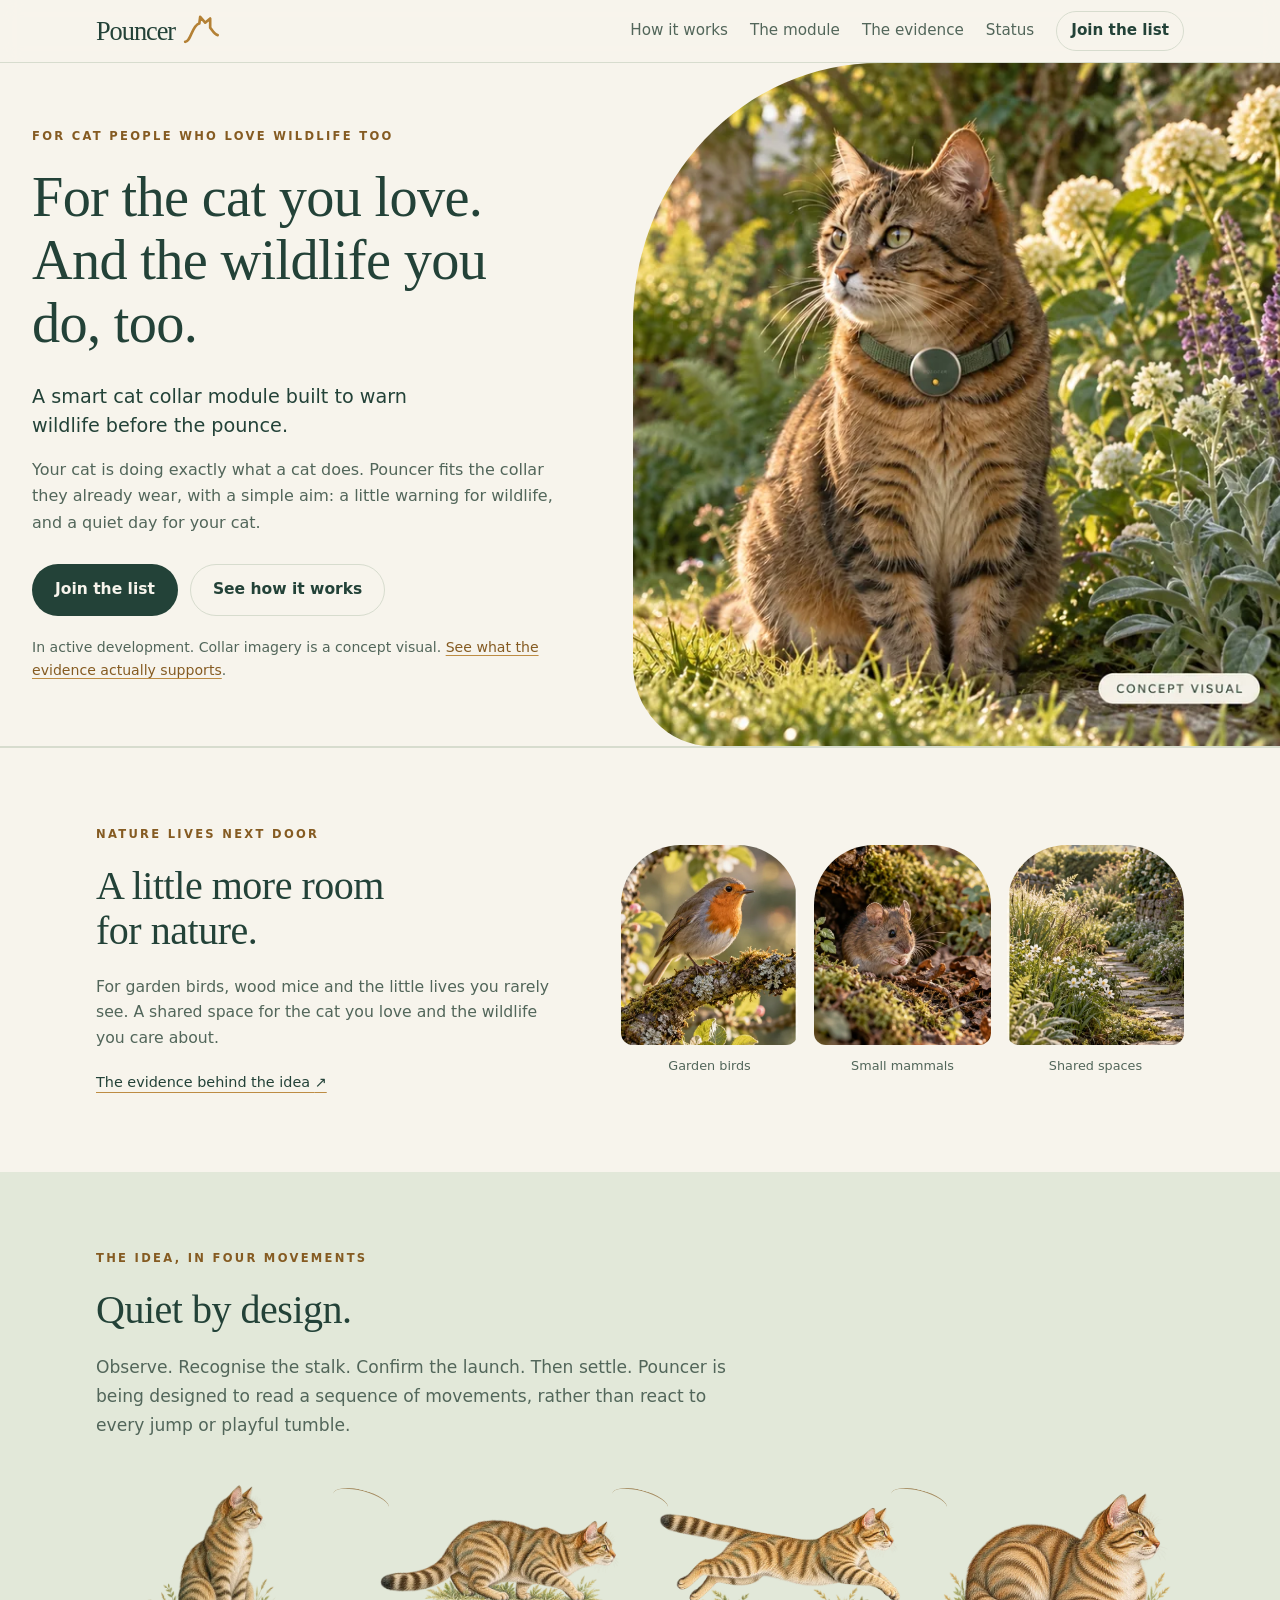
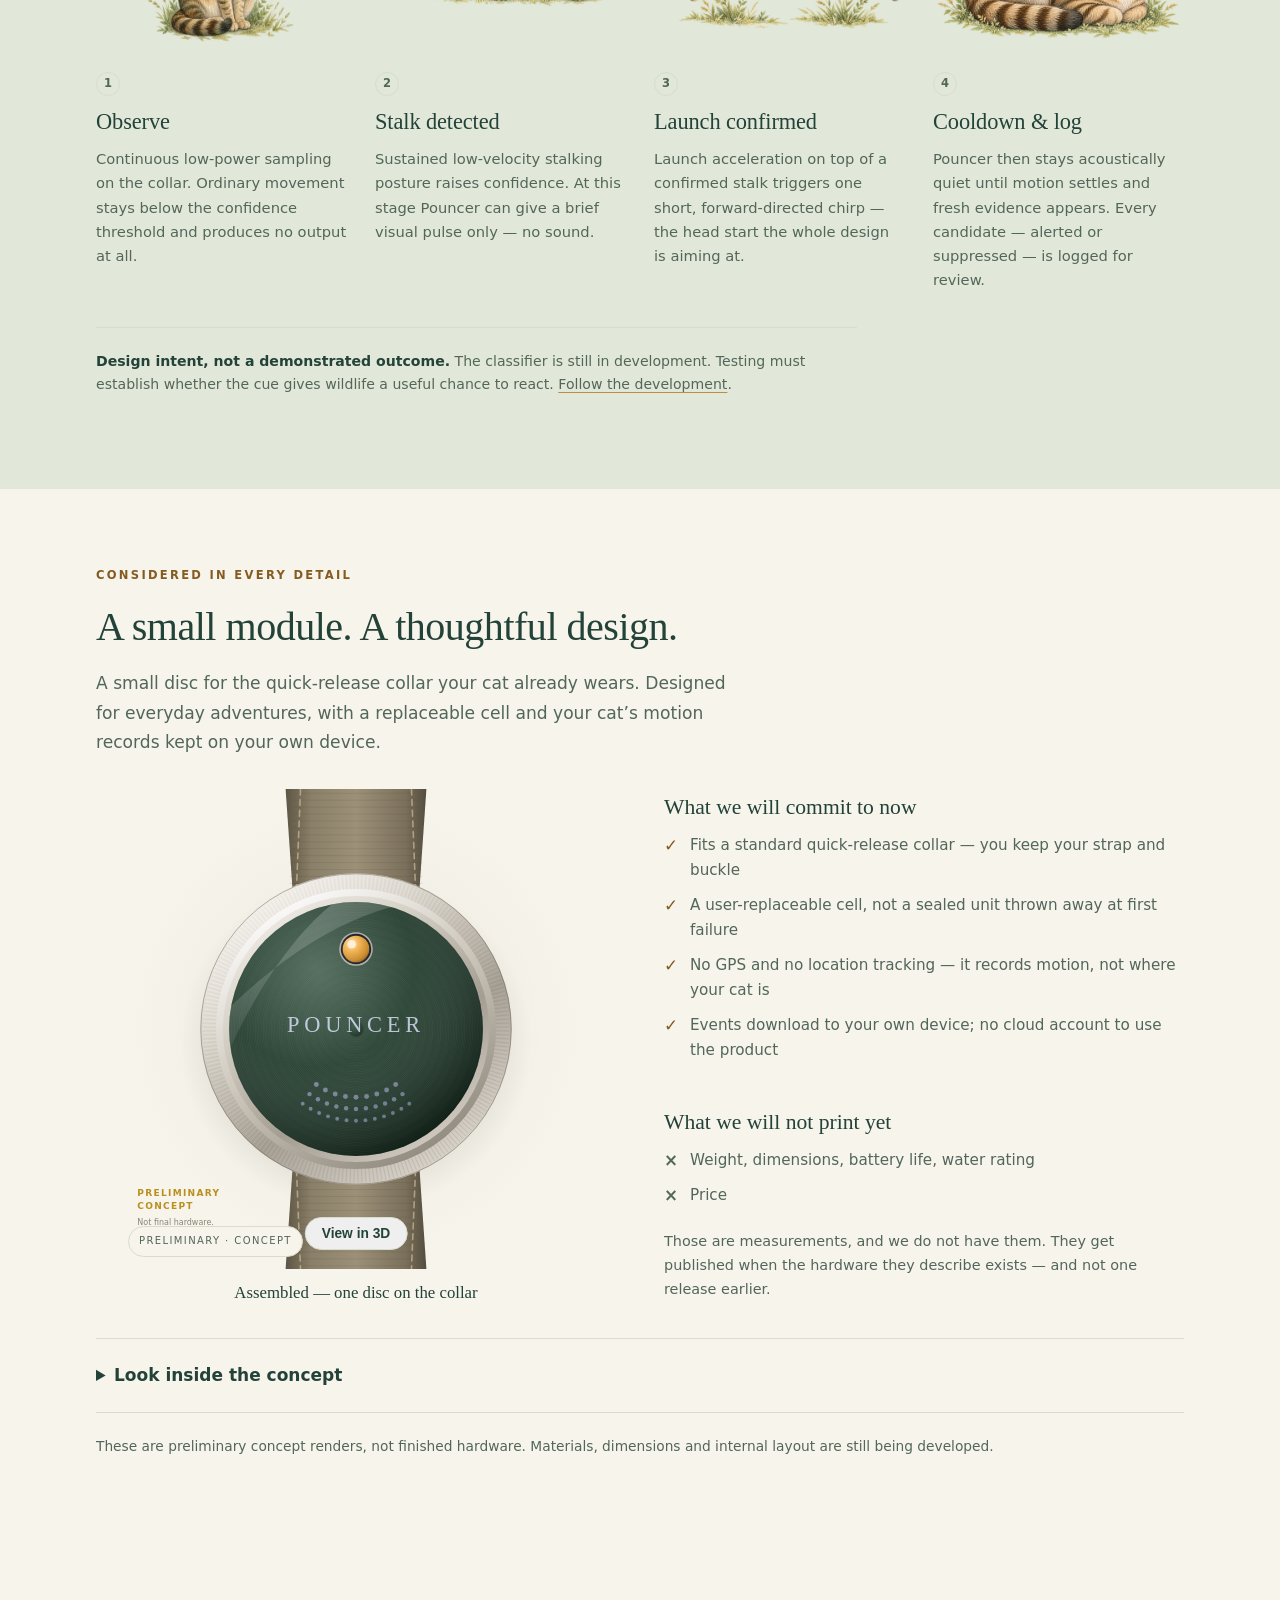
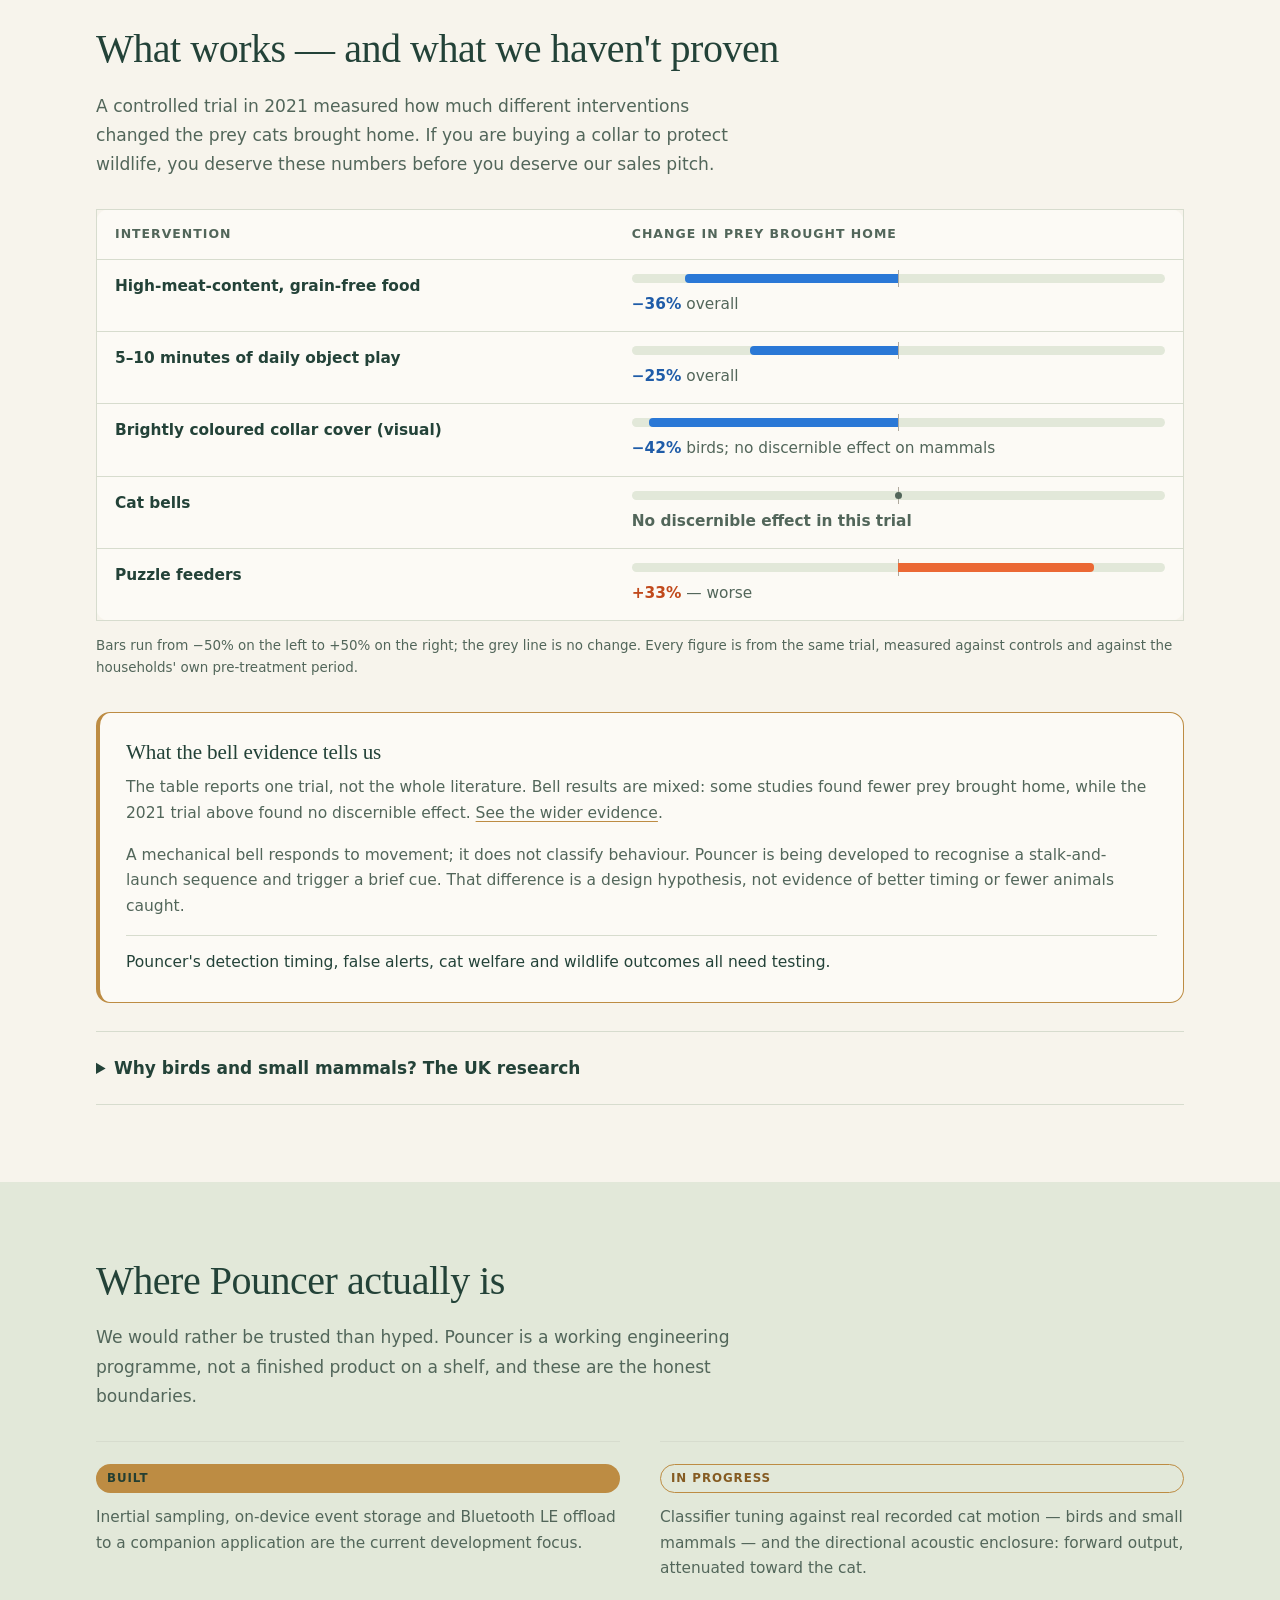
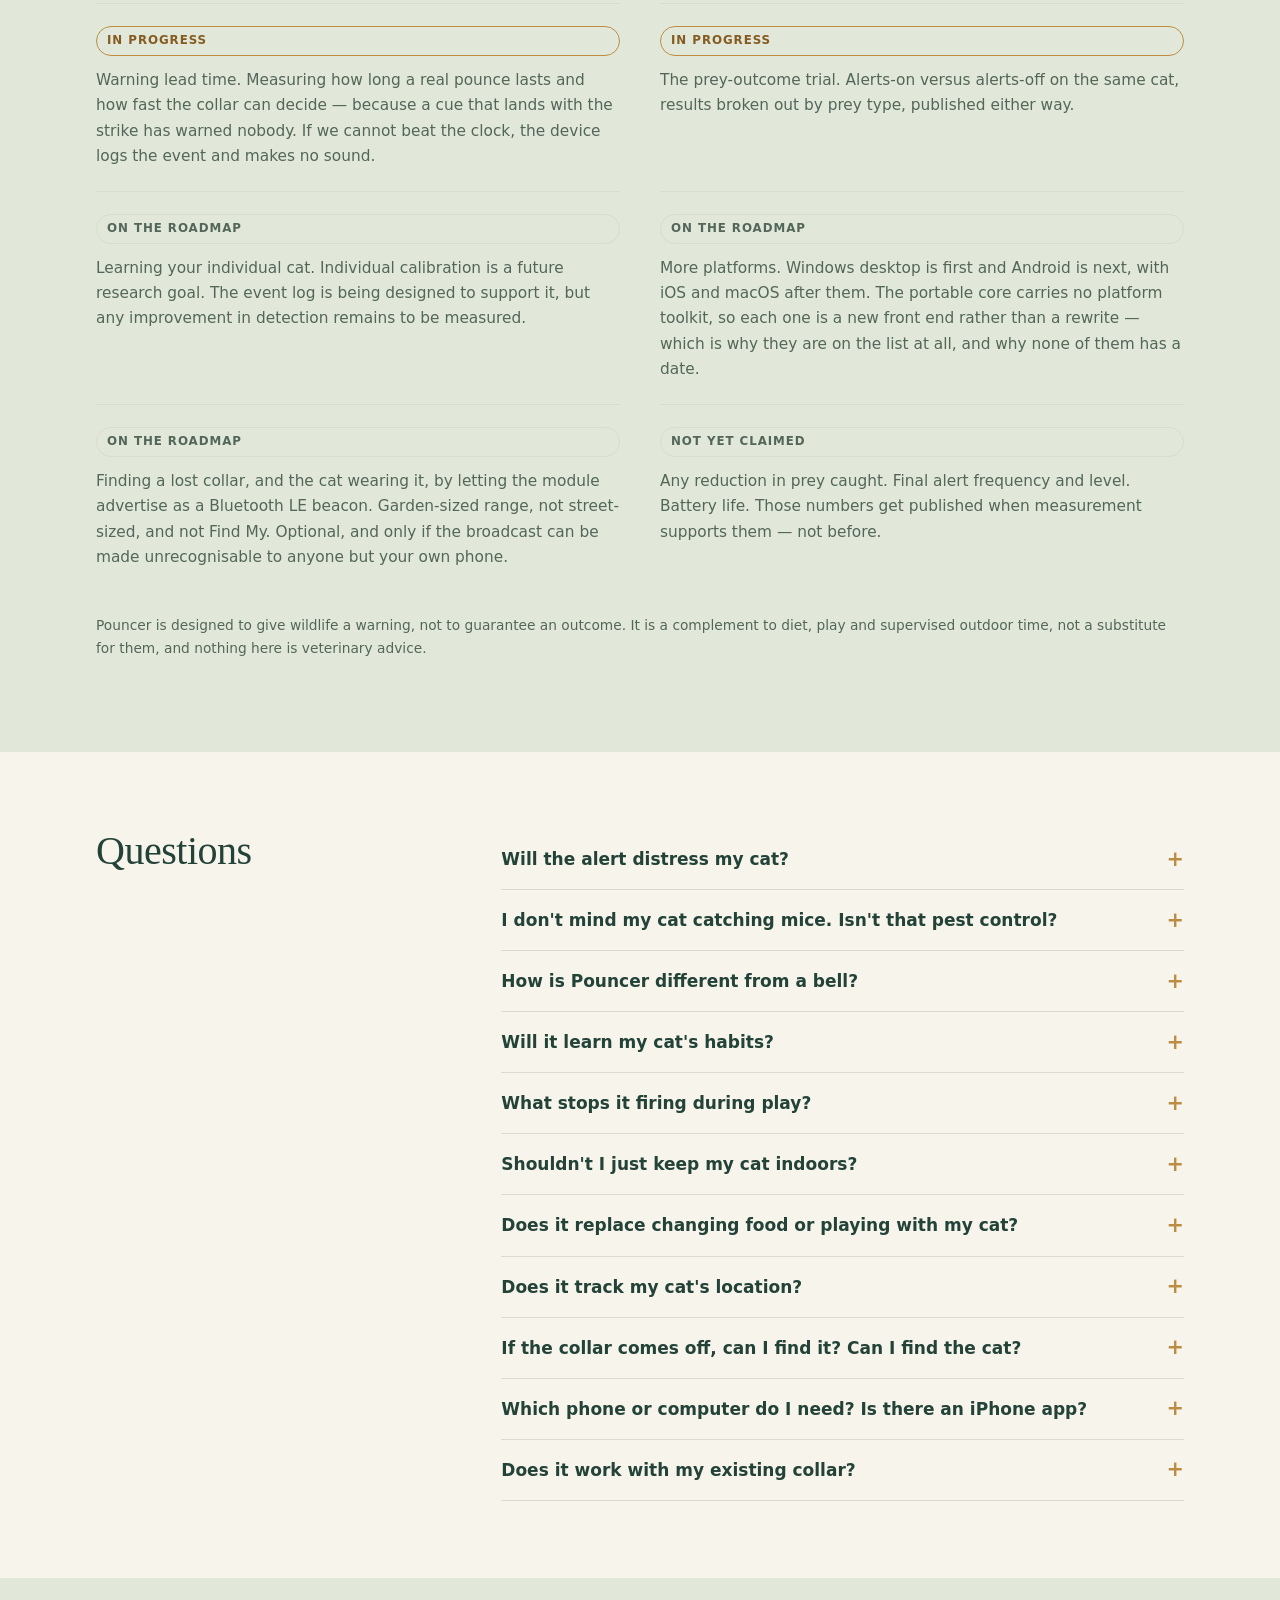
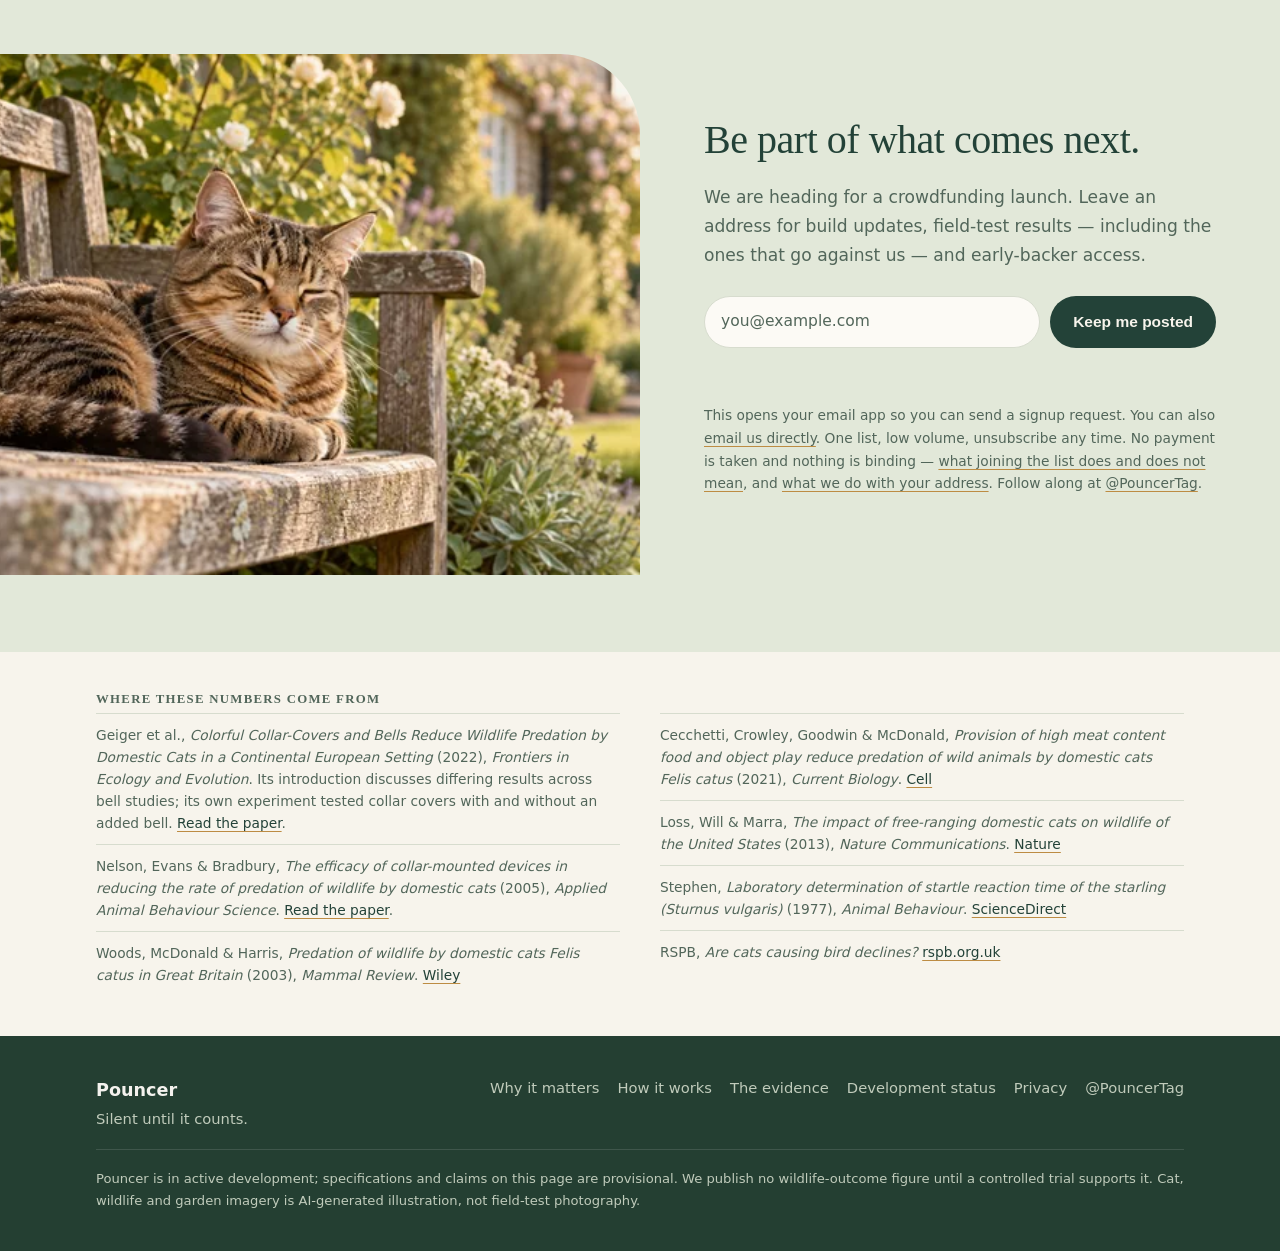
==== commit a64e6634: "Restructure homepage flow and compact mobile nature and product sections" ====
--- a/index.html
+++ b/index.html
@@ -19,7 +19,7 @@
 
 <link rel="icon" href="assets/img/favicon.svg" type="image/svg+xml">
 <link rel="stylesheet" href="assets/css/styles.css">
-<noscript><style>.nav-toggle{display:none}.site-nav{display:flex}</style></noscript>
+<noscript><style>.nav-toggle,.module-load{display:none}.site-nav{display:flex}</style></noscript>
 </head>
 <body>
 <a class="skip-link" href="#main">Skip to content</a>
@@ -37,7 +37,6 @@
     </button>
 
     <nav id="site-nav" class="site-nav" aria-label="Primary">
-      <a href="#why">Why it matters</a>
       <a href="#how">How it works</a>
       <a href="#product">The module</a>
       <a href="#evidence">The evidence</a>
@@ -75,100 +74,25 @@
     </div>
   </section>
 
-  <section class="section nature-story" aria-labelledby="nature-heading">
-    <div class="wrap">
-      <p class="eyebrow">Nature lives next door</p>
-      <h2 id="nature-heading">A little more room for nature.</h2>
-      <p class="section-lede">For the familiar faces in your garden, and the little lives you rarely see.</p>
+  <section class="section nature-story" id="why" aria-labelledby="nature-heading">
+    <div class="wrap nature-inner">
+      <div class="nature-copy">
+        <p class="eyebrow">Nature lives next door</p>
+        <h2 id="nature-heading">A little more room for nature.</h2>
+        <p>For garden birds, wood mice and the little lives you rarely see. A shared space for the cat you love and the wildlife you care about.</p>
+        <a class="text-link" href="#evidence">The evidence behind the idea <span aria-hidden="true">↗</span></a>
+      </div>
       <div class="nature-grid">
-<figure><img src="assets/img/robin.webp" alt="A robin perched on a mossy branch" width="545" height="941" loading="lazy"><figcaption><h3>Garden birds</h3><p>The visitors that bring your garden to life.</p></figcaption></figure><figure><img src="assets/img/wood-mouse.webp" alt="A wood mouse beside a mossy log" width="545" height="941" loading="lazy"><figcaption><h3>Small mammals</h3><p>Wood mice, voles and shrews share these spaces too.</p></figcaption></figure><figure><img src="assets/img/garden.webp" alt="A cottage garden path edged with grasses and flowers" width="545" height="941" loading="lazy"><figcaption><h3>Shared spaces</h3><p>A place to love your cat and care about wildlife.</p></figcaption></figure>
-      </div>
-    </div>
-  </section>
-
-  <section class="section section-why" id="why">
-    <div class="wrap">
-      <h2>One British spring and summer, seen from the garden</h2>
-      <p class="section-lede">
-        A survey of nearly a thousand cats, scaled to the national population, put the number of
-        prey items brought home between April and August at around 92&nbsp;million. Not a
-        statistic about cats — a count of individual animals that lived in gardens like yours.
-      </p>
-
-      <figure class="viz viz-root">
-        <figcaption class="viz-title">Prey brought home by British cats, April–August</figcaption>
-
-        <div class="bar" role="img"
-             aria-label="Of roughly 92 million prey items brought home, 57 million were mammals, 27 million were birds and 5 million were reptiles and amphibians; the remainder were unidentified.">
-          <span class="bar-seg bar-seg-1" style="flex-grow: 57"></span>
-          <span class="bar-seg bar-seg-2" style="flex-grow: 27"></span>
-          <span class="bar-seg bar-seg-3" style="flex-grow: 5"></span>
-        </div>
-
-        <ul class="viz-key">
-          <li><svg class="key-glyph key-glyph-1" viewBox="0 0 60 40" aria-hidden="true"><path d="M8 28 C8 16 18 10 28 12 C38 14 44 20 44 28"/><circle class="key-glyph-dot" cx="17" cy="14" r="4"/><path d="M44 28 C52 28 55 22 52 17"/></svg>
-            <span class="key-name">Mammals</span>
-            <span class="key-value">57m</span>
-            <span class="key-note">voles, shrews, wood mice</span>
-          </li>
-          <li><svg class="key-glyph key-glyph-2" viewBox="0 0 60 40" aria-hidden="true"><path d="M6 24 q 10 -12 20 -2"/><path d="M26 22 q 10 -12 20 -2"/></svg>
-            <span class="key-name">Birds</span>
-            <span class="key-value">27m</span>
-            <span class="key-note">at least 44 wild species</span>
-          </li>
-          <li><svg class="key-glyph key-glyph-3" viewBox="0 0 60 40" aria-hidden="true"><path d="M10 26 C16 16 28 14 36 19 C44 24 50 22 52 16"/><path d="M18 22 L14 30"/><path d="M32 20 L34 30"/><circle class="key-glyph-dot" cx="12" cy="24" r="2.6"/></svg>
-            <span class="key-name">Reptiles &amp; amphibians</span>
-            <span class="key-value">5m</span>
-            <span class="key-note">frogs, newts, slow-worms</span>
-          </li>
-        </ul>
-
-        <p class="viz-note">
-          Woods, McDonald &amp; Harris (2003), <i>Mammal Review</i>. The three groups shown account
-          for 89&nbsp;million of roughly 92&nbsp;million items.
-        </p>
-      </figure>
-
-      <div class="why-notes">
-        <article class="note-card">
-          <h3>Mammals are most of it</h3>
-          <p>
-            Songbirds get the attention, but small mammals are the larger share. Voles, shrews and
-            wood mice are native wildlife, not vermin — so Pouncer is built for the low, flat
-            pounce as much as the strike upward at a bird.
-          </p>
-        </article>
-        <article class="note-card">
-          <h3>"Brought home" is the floor</h3>
-          <p>
-            These counts only include what a cat carried back through the door. Prey eaten or left
-            outside is never counted, so the real figure is higher — nobody knows by how much.
-          </p>
-        </article>
-        <article class="note-card">
-          <h3>Your cat is not the villain</h3>
-          <p>
-            The RSPB's position is that there is no clear evidence this mortality is driving UK
-            bird populations down. We are not arguing from collapse. We are arguing for the
-            individual animals in one garden, and for owners who would rather they lived.
-          </p>
-        </article>
-      </div>
-    </div>
-  </section>
-
-  <section class="section section-problem" id="problem">
-    <div class="wrap narrow">
-      <p class="eyebrow">An idea worth testing</p>
-      <h2>A warning shaped around movement.</h2>
-      <p class="section-lede">Your cat follows its instincts. Pouncer is being developed to recognise the subtle movement sequence around a pounce and use it to decide when to give a short warning cue.</p>
-      <p class="section-lede">The aim is selective sound, with ordinary activity left quiet. Whether that gives wildlife a useful chance to react is what testing must establish.</p>
+        <figure><img src="assets/img/robin.webp" alt="A robin perched on a mossy branch" width="545" height="941" loading="lazy"><figcaption>Garden birds</figcaption></figure>
+        <figure><img src="assets/img/wood-mouse.webp" alt="A wood mouse beside a mossy log" width="545" height="941" loading="lazy"><figcaption>Small mammals</figcaption></figure>
+        <figure><img src="assets/img/garden.webp" alt="A cottage garden path edged with grasses and flowers" width="545" height="941" loading="lazy"><figcaption>Shared spaces</figcaption></figure>
+      </div>
     </div>
   </section>
 
   <section class="section section-how" id="how">
     <div class="wrap">
-      <p class="eyebrow">A calmer approach</p><h2>Quiet by design.</h2>
+      <p class="eyebrow">The idea, in four movements</p><h2>Quiet by design.</h2>
       <p class="section-lede">
         Observe. Recognise the stalk. Confirm the launch. Then settle. Pouncer is being designed
         to read a sequence of movements, rather than react to every jump or playful tumble.
@@ -215,9 +139,7 @@
 
       <p class="callout">
         <strong>Design intent, not a demonstrated outcome.</strong> The classifier is still in development.
-        A three-axis accelerometer samples at 100&nbsp;Hz. <strong>Ten-second windows:</strong> Each event stores five seconds either side of the
-        trigger on the device, then offloads over Bluetooth&nbsp;LE to the companion app so you
-        can see what your cat actually did.
+        Testing must establish whether the cue gives wildlife a useful chance to react. <a href="#status">Follow the development</a>.
       </p>
     </div>
   </section>
@@ -225,13 +147,9 @@
   <section class="section section-product" id="product">
     <div class="wrap">
       <p class="eyebrow">Considered in every detail</p><h2>A small module. A thoughtful design.</h2>
-      <p class="section-lede">
-        A single machined disc on the collar your cat already wears. It has no screen and nothing
-        to read — the whole face is there to hold a lens, a sounder and a seal. Built to the
-        tolerances of something worn every day, outdoors, by an animal who will not be careful
-        with it.
-      </p>
-
+      <p class="section-lede">A small disc for the quick-release collar your cat already wears. Designed for everyday adventures, with a replaceable cell and your cat’s motion records kept on your own device.</p>
+
+      <div class="product-overview">
       <div class="module-track" data-module-track>
         <div class="module-sticky">
           <div class="module-stage" data-module-stage data-state="poster"
@@ -243,7 +161,7 @@
             <button class="btn btn-ghost module-load" type="button" data-stage-load>View in 3D</button>
           </div>
           <p class="module-caption" data-stage-caption aria-live="polite">Assembled — one disc on the collar</p>
-          <p class="module-hint">Scroll to take it apart</p>
+          <div class="module-controls" hidden><label for="module-explode">Explore the layers</label><input id="module-explode" data-stage-explode type="range" min="0" max="1" step="0.01" value="0"><span>Assembled → Exploded</span></div>
         </div>
       </div>
 
@@ -270,6 +188,9 @@
         </div>
       </div>
 
+      </div>
+
+      <details class="design-details"><summary>Look inside the concept</summary>
       <figure class="product-figure product-figure-wide" id="exploded-diagram">
         <div class="figure-scroll">
           <img src="assets/img/module-exploded-disc.svg" alt="Exploded view of the disc: bezel and crystal, dial face, piezo sounder, board carrying the accelerometer and microcontroller, coin cell, and the caseback that clips to the collar." width="980" height="920" loading="lazy">
@@ -280,47 +201,11 @@
         </figcaption>
       </figure>
 
-      <div class="pillars">
-        <article class="pillar">
-          <h3>Predictive motion engine</h3>
-          <p>
-            Built to track micro-movements and recognise the acceleration signature of a launch
-            as it begins, rather than report an impact after the fact.
-          </p>
-        </article>
-        <article class="pillar">
-          <h3>Silent until it counts</h3>
-          <p>
-            No chiming while your cat eats, sleeps or walks. Hysteresis, dwell times and rate
-            limits are specified specifically to keep nuisance alerts near zero — and the collar
-            can be worn with alerts off entirely.
-          </p>
-        </article>
-        <article class="pillar">
-          <h3>Built to keep, not to replace</h3>
-          <p>
-            A serviceable module rather than a sealed one, on the collar you already own — so
-            buying Pouncer does not mean throwing working equipment away.
-          </p>
-        </article>
-      </div>
-
+
+      </details>
       <p class="fineprint">
-        Both images are preliminary concept renders produced for this page. They show intent,
-        proportion and arrangement — not finished hardware. The case, the finish, the materials and
-        the internal layout are all still moving, and the renders will be replaced by photographs
-        of a real object the moment there is one worth photographing.
-      </p>
-    </div>
-  </section>
-
-  <section class="cta-band">
-    <div class="wrap narrow cta-band-inner">
-      <p>
-        That is the object. The list is how you hear when it ships — and when the trial reports,
-        whichever way it goes.
-      </p>
-      <a class="btn btn-primary" href="preorder/">Join the list</a>
+        These are preliminary concept renders, not finished hardware. Materials, dimensions and internal layout are still being developed.
+      </p>
     </div>
   </section>
 
@@ -393,11 +278,44 @@
         <p>A mechanical bell responds to movement; it does not classify behaviour. Pouncer is being developed to recognise a stalk-and-launch sequence and trigger a brief cue. That difference is a design hypothesis, not evidence of better timing or fewer animals caught.</p>
         <p class="verdict-foot">Pouncer's detection timing, false alerts, cat welfare and wildlife outcomes all need testing.</p>
       </div>
+      <details class="research-details"><summary>Why birds and small mammals? The UK research</summary><p>A 2003 study estimated roughly 92 million prey items brought home by British cats between April and August. These are historical estimates of prey returned, not a measure of current population decline. The RSPB finds no clear evidence that cat predation drives UK bird declines.</p><figure class="viz viz-root">
+        <figcaption class="viz-title">Prey brought home by British cats, April–August</figcaption>
+
+        <div class="bar" role="img"
+             aria-label="Of roughly 92 million prey items brought home, 57 million were mammals, 27 million were birds and 5 million were reptiles and amphibians; the remainder were unidentified.">
+          <span class="bar-seg bar-seg-1" style="flex-grow: 57"></span>
+          <span class="bar-seg bar-seg-2" style="flex-grow: 27"></span>
+          <span class="bar-seg bar-seg-3" style="flex-grow: 5"></span>
+        </div>
+
+        <ul class="viz-key">
+          <li><svg class="key-glyph key-glyph-1" viewBox="0 0 60 40" aria-hidden="true"><path d="M8 28 C8 16 18 10 28 12 C38 14 44 20 44 28"/><circle class="key-glyph-dot" cx="17" cy="14" r="4"/><path d="M44 28 C52 28 55 22 52 17"/></svg>
+            <span class="key-name">Mammals</span>
+            <span class="key-value">57m</span>
+            <span class="key-note">voles, shrews, wood mice</span>
+          </li>
+          <li><svg class="key-glyph key-glyph-2" viewBox="0 0 60 40" aria-hidden="true"><path d="M6 24 q 10 -12 20 -2"/><path d="M26 22 q 10 -12 20 -2"/></svg>
+            <span class="key-name">Birds</span>
+            <span class="key-value">27m</span>
+            <span class="key-note">at least 44 wild species</span>
+          </li>
+          <li><svg class="key-glyph key-glyph-3" viewBox="0 0 60 40" aria-hidden="true"><path d="M10 26 C16 16 28 14 36 19 C44 24 50 22 52 16"/><path d="M18 22 L14 30"/><path d="M32 20 L34 30"/><circle class="key-glyph-dot" cx="12" cy="24" r="2.6"/></svg>
+            <span class="key-name">Reptiles &amp; amphibians</span>
+            <span class="key-value">5m</span>
+            <span class="key-note">frogs, newts, slow-worms</span>
+          </li>
+        </ul>
+
+        <p class="viz-note">
+          Woods, McDonald &amp; Harris (2003), <i>Mammal Review</i>. The three groups shown account
+          for 89&nbsp;million of roughly 92&nbsp;million items.
+        </p>
+      </figure></details>
     </div>
   </section>
 
   <section class="section section-status" id="status">
-    <div class="wrap narrow">
+    <div class="wrap">
       <h2>Where Pouncer actually is</h2>
       <p class="section-lede">
         We would rather be trusted than hyped. Pouncer is a working engineering programme, not a
@@ -472,6 +390,139 @@
         complement to diet, play and supervised outdoor time, not a substitute for them, and
         nothing here is veterinary advice.
       </p>
+    </div>
+  </section>
+
+  <section class="section section-faq" id="faq">
+    <div class="wrap narrow">
+      <h2>Questions</h2>
+
+      <details>
+        <summary>Will the alert distress my cat?</summary>
+        <p>
+          That is the central design constraint. The chirp is short, forward-directed and
+          mechanically attenuated toward the cat's ears, and it fires rarely by design. Welfare
+          testing gates the final acoustic profile — if a profile bothers cats, it does not ship.
+        </p>
+      </details>
+
+      <details>
+        <summary>I don't mind my cat catching mice. Isn't that pest control?</summary>
+        <p>
+          Mostly it isn't. The mammals cats bring home in Britain are overwhelmingly native
+          species — bank voles, field voles, shrews and wood mice — rather than the commensal
+          brown rats and house mice people picture as pests. Shrews in particular are protected
+          under UK law and are frequently caught and left uneaten. Pouncer also cannot tell one
+          small mammal from another: it is built to detect the pounce, not the prey.
+        </p>
+      </details>
+
+      <details>
+        <summary>How is Pouncer different from a bell?</summary>
+        <p>Pouncer is being developed to recognise motion patterns and choose when to give a cue. A bell is a mechanical sound-maker, with mixed results across wildlife studies. We have not demonstrated that Pouncer warns earlier or reduces catches more effectively. <a href="#evidence">Read the evidence and the limits</a>.</p>
+      </details>
+
+      <details>
+        <summary>Will it learn my cat's habits?</summary>
+        <p>Individual calibration is a future goal, not a current feature. The first classifier is being developed from recorded motion. The event log is being designed to support later work on individual differences, but we have not demonstrated faster or more accurate detection from personalisation.</p>
+      </details>
+
+      <details>
+        <summary>What stops it firing during play?</summary>
+        <p>
+          A single hard acceleration is never enough. The classifier requires a stalk phase, then
+          launch features, then a confirmation window — followed by a cooldown that needs fresh
+          evidence before it can sound again.
+        </p>
+      </details>
+
+      <details>
+        <summary>Shouldn't I just keep my cat indoors?</summary>
+        <p>
+          That is the most effective option, and for some cats and some locations it is the right
+          one. It is also not a choice every owner can or will make, and a cat with outdoor access
+          and no intervention is the status quo Pouncer is trying to improve on. We would rather
+          help the owner who is staying outdoors than lecture them.
+        </p>
+      </details>
+
+      <details>
+        <summary>Does it replace changing food or playing with my cat?</summary>
+        <p>
+          No — and those have better evidence behind them than anything we have proven yet. A
+          high-meat-content food and ten minutes of daily play both reduced prey brought home in a
+          controlled trial. Do those first. Pouncer is designed to work alongside them.
+        </p>
+      </details>
+
+      <details>
+        <summary>Does it track my cat's location?</summary>
+        <p>
+          No. Pouncer records motion events, not position, and there is no GPS in the module.
+          Events stay on the collar until you download them over Bluetooth&nbsp;LE.
+        </p>
+        <p>
+          The beacon below does not change that. A beacon broadcasts "I am here" to anything
+          listening nearby; it never learns where <em>it</em> is, and nothing about your cat's
+          position is computed, stored or sent anywhere. Your phone estimates how close you are
+          from how strong the signal is. That is the whole mechanism.
+        </p>
+      </details>
+
+      <details>
+        <summary>If the collar comes off, can I find it? Can I find the cat?</summary>
+        <p>
+          That is on the roadmap, and it is not in the first release. The module can advertise as
+          a <strong>Bluetooth&nbsp;LE beacon</strong>, so a phone in range can tell you whether you
+          are getting warmer or colder. It is a hotter-and-colder game, not a pin on a map.
+        </p>
+        <p>
+          Be clear about the limits, because this is the feature people most want to over-read.
+          The range is short — think the length of a garden rather than the length of a street —
+          and a hedge, a wall, a shed door or the cat's own body all cut it down further. We will
+          not print a range figure until we have measured one. It is good for a collar that came
+          off in the long grass, and for a cat that is somewhere in the house refusing to answer.
+          It is no help at all for a cat two streets away.
+        </p>
+        <p>
+          It is also <strong>not Apple's Find My, and not Google's Find My Device</strong>. Those
+          are separate accessory programmes with their own cryptography and certification, and
+          being a Bluetooth beacon does not put a device into either of them. If that ever changes
+          we will say so; until then, assume the only phone that can hear your collar is one you
+          are holding.
+        </p>
+        <p>
+          And a beacon that shouts a fixed identifier all day is a way to follow the person
+          carrying it. So: it will be optional, and we will not ship one whose broadcast can be
+          recognised by anyone except the phone it is paired with. If we cannot do that, we will
+          ship no beacon at all.
+        </p>
+      </details>
+
+      <details>
+        <summary>Which phone or computer do I need? Is there an iPhone app?</summary>
+        <p>
+          The first companion is <strong>Windows desktop</strong>, with <strong>Android</strong>
+          next. <strong>iOS and macOS are on the roadmap</strong> — later than the other two, but
+          on it. iPhone owners are not being designed out; they are being asked to wait, and we
+          would rather say that plainly than leave it unsaid.
+        </p>
+        <p>
+          The reason is that one platform shipped properly beats four that half work. The portable
+          core — the event format, the protocol, the pounce analysis — is deliberately written
+          without any platform toolkit in it, so adding a platform is a new front end rather than
+          a rewrite. That is a design decision made now, for a version that comes later. It is not
+          a release date, and we will not give one until it is real.
+        </p>
+      </details>
+
+      <details>
+        <summary>Does it work with my existing collar?</summary>
+        <p>
+          It is designed as a compact module for standard quick-release collars, so the
+          break-away safety mechanism you already use stays in place.
+        </p>
+      </details>
     </div>
   </section>
 
@@ -498,139 +549,6 @@
         <a href="privacy/">what we do with your address</a>. Follow along at
         <a href="https://twitter.com/PouncerTag" rel="noopener">@PouncerTag</a>.
       </p>
-    </div>
-  </section>
-
-  <section class="section section-faq" id="faq">
-    <div class="wrap narrow">
-      <h2>Questions</h2>
-
-      <details>
-        <summary>Will the alert distress my cat?</summary>
-        <p>
-          That is the central design constraint. The chirp is short, forward-directed and
-          mechanically attenuated toward the cat's ears, and it fires rarely by design. Welfare
-          testing gates the final acoustic profile — if a profile bothers cats, it does not ship.
-        </p>
-      </details>
-
-      <details>
-        <summary>I don't mind my cat catching mice. Isn't that pest control?</summary>
-        <p>
-          Mostly it isn't. The mammals cats bring home in Britain are overwhelmingly native
-          species — bank voles, field voles, shrews and wood mice — rather than the commensal
-          brown rats and house mice people picture as pests. Shrews in particular are protected
-          under UK law and are frequently caught and left uneaten. Pouncer also cannot tell one
-          small mammal from another: it is built to detect the pounce, not the prey.
-        </p>
-      </details>
-
-      <details>
-        <summary>How is Pouncer different from a bell?</summary>
-        <p>Pouncer is being developed to recognise motion patterns and choose when to give a cue. A bell is a mechanical sound-maker, with mixed results across wildlife studies. We have not demonstrated that Pouncer warns earlier or reduces catches more effectively. <a href="#evidence">Read the evidence and the limits</a>.</p>
-      </details>
-
-      <details>
-        <summary>Will it learn my cat's habits?</summary>
-        <p>Individual calibration is a future goal, not a current feature. The first classifier is being developed from recorded motion. The event log is being designed to support later work on individual differences, but we have not demonstrated faster or more accurate detection from personalisation.</p>
-      </details>
-
-      <details>
-        <summary>What stops it firing during play?</summary>
-        <p>
-          A single hard acceleration is never enough. The classifier requires a stalk phase, then
-          launch features, then a confirmation window — followed by a cooldown that needs fresh
-          evidence before it can sound again.
-        </p>
-      </details>
-
-      <details>
-        <summary>Shouldn't I just keep my cat indoors?</summary>
-        <p>
-          That is the most effective option, and for some cats and some locations it is the right
-          one. It is also not a choice every owner can or will make, and a cat with outdoor access
-          and no intervention is the status quo Pouncer is trying to improve on. We would rather
-          help the owner who is staying outdoors than lecture them.
-        </p>
-      </details>
-
-      <details>
-        <summary>Does it replace changing food or playing with my cat?</summary>
-        <p>
-          No — and those have better evidence behind them than anything we have proven yet. A
-          high-meat-content food and ten minutes of daily play both reduced prey brought home in a
-          controlled trial. Do those first. Pouncer is designed to work alongside them.
-        </p>
-      </details>
-
-      <details>
-        <summary>Does it track my cat's location?</summary>
-        <p>
-          No. Pouncer records motion events, not position, and there is no GPS in the module.
-          Events stay on the collar until you download them over Bluetooth&nbsp;LE.
-        </p>
-        <p>
-          The beacon below does not change that. A beacon broadcasts "I am here" to anything
-          listening nearby; it never learns where <em>it</em> is, and nothing about your cat's
-          position is computed, stored or sent anywhere. Your phone estimates how close you are
-          from how strong the signal is. That is the whole mechanism.
-        </p>
-      </details>
-
-      <details>
-        <summary>If the collar comes off, can I find it? Can I find the cat?</summary>
-        <p>
-          That is on the roadmap, and it is not in the first release. The module can advertise as
-          a <strong>Bluetooth&nbsp;LE beacon</strong>, so a phone in range can tell you whether you
-          are getting warmer or colder. It is a hotter-and-colder game, not a pin on a map.
-        </p>
-        <p>
-          Be clear about the limits, because this is the feature people most want to over-read.
-          The range is short — think the length of a garden rather than the length of a street —
-          and a hedge, a wall, a shed door or the cat's own body all cut it down further. We will
-          not print a range figure until we have measured one. It is good for a collar that came
-          off in the long grass, and for a cat that is somewhere in the house refusing to answer.
-          It is no help at all for a cat two streets away.
-        </p>
-        <p>
-          It is also <strong>not Apple's Find My, and not Google's Find My Device</strong>. Those
-          are separate accessory programmes with their own cryptography and certification, and
-          being a Bluetooth beacon does not put a device into either of them. If that ever changes
-          we will say so; until then, assume the only phone that can hear your collar is one you
-          are holding.
-        </p>
-        <p>
-          And a beacon that shouts a fixed identifier all day is a way to follow the person
-          carrying it. So: it will be optional, and we will not ship one whose broadcast can be
-          recognised by anyone except the phone it is paired with. If we cannot do that, we will
-          ship no beacon at all.
-        </p>
-      </details>
-
-      <details>
-        <summary>Which phone or computer do I need? Is there an iPhone app?</summary>
-        <p>
-          The first companion is <strong>Windows desktop</strong>, with <strong>Android</strong>
-          next. <strong>iOS and macOS are on the roadmap</strong> — later than the other two, but
-          on it. iPhone owners are not being designed out; they are being asked to wait, and we
-          would rather say that plainly than leave it unsaid.
-        </p>
-        <p>
-          The reason is that one platform shipped properly beats four that half work. The portable
-          core — the event format, the protocol, the pounce analysis — is deliberately written
-          without any platform toolkit in it, so adding a platform is a new front end rather than
-          a rewrite. That is a design decision made now, for a version that comes later. It is not
-          a release date, and we will not give one until it is real.
-        </p>
-      </details>
-
-      <details>
-        <summary>Does it work with my existing collar?</summary>
-        <p>
-          It is designed as a compact module for standard quick-release collars, so the
-          break-away safety mechanism you already use stays in place.
-        </p>
-      </details>
     </div>
   </section>
 
--- a/assets/css/styles.css
+++ b/assets/css/styles.css
@@ -647,23 +647,20 @@
   font-size: 1.02rem; max-width: 46ch;
 }
 
-/* ---------- scroll-driven module stage ---------- */
-
-/* The track is tall; the stage pins inside it, so scrolling the track length
-   is what drives the module apart. Height is in viewport units so the scrub
-   lasts about two screens regardless of device. */
-.module-track { height: 280vh; position: relative; margin: clamp(20px, 3vw, 36px) 0; }
+/* ---------- optional module viewer ---------- */
+
+.module-track { position: relative; margin: 0; min-width: 0; }
 
 .module-sticky {
-  position: sticky; top: 0;
-  height: 100vh;
+  position: relative;
+  height: auto;
   display: flex; flex-direction: column; align-items: center; justify-content: center;
   gap: 10px;
 }
 
 .module-stage {
   position: relative;
-  width: min(560px, 82vw);
+  width: min(480px, 100%);
   aspect-ratio: 1 / 1;
 }
 .module-stage .product-figure,
@@ -688,8 +685,7 @@
 }
 .module-stage[data-state="live"] ~ .module-hint { opacity: .55; }
 
-/* No pinning where it would trap a short viewport, and no scrub prompt when
-   the visitor has asked for less motion. */
+/* Keep the static concept comfortable on short viewports. */
 @media (max-height: 560px) {
   .module-track { height: auto; }
   .module-sticky { position: static; height: auto; }
@@ -747,8 +743,8 @@
 }
 @media(max-width:560px) {
  .hero-art { height:310px; }
- .nature-grid { grid-template-columns:1fr; gap:24px; }
- .nature-grid img { height:280px; }
+ .nature-grid { gap:10px; }
+ .nature-grid img { height:120px; }
  .nature-grid figure:nth-child(3) img { object-position:center 65%; }
  .hero-actions { gap:8px; }
  .hero-actions .btn { padding:12px 17px; }
@@ -765,9 +761,67 @@
 .compare-card,.note-card,.pillar { background:transparent; border:0; border-top:1px solid var(--line); border-radius:0; padding:24px 0; }
 .compare-card-ours { box-shadow:none; border-color:var(--accent-strong); }
 .section-product { background:var(--bg); }
-.module-track { height:230vh; }
+
 @media(max-width:880px) { .steps { grid-template-columns:repeat(2,minmax(0,1fr)); gap:36px 24px; } .step::after { display:none; } }
 @media(max-width:480px) { .steps { gap:30px 16px; } .step h3 { font-size:1.16rem; } .step p { font-size:.85rem; } .cat-art { margin-bottom:10px; } }
 @media(prefers-reduced-motion:reduce),(max-height:560px) { .module-track { height:auto; } }
 
 .hero-art img { object-position:right center; }
+
+/* Page rhythm: a short introduction, the idea, the object, then the evidence. */
+.section { padding: clamp(48px, 6vw, 84px) 0; }
+.nature-story { border-top:1px solid var(--line); }
+.nature-inner { display:grid; grid-template-columns:1fr 1.2fr; align-items:center; gap:56px; }
+.nature-copy h2 { max-width:15ch; }
+.nature-copy p:not(.eyebrow) { color:var(--muted); font-size:.98rem; }
+.text-link { color:var(--text); font-size:.9rem; text-underline-offset:5px; }
+.nature-grid { margin:0; gap:16px; }
+.nature-grid img { height:200px; border-radius:60px 60px 12px 12px; }
+.nature-grid figcaption { font-size:.8rem; color:var(--muted); margin-top:10px; text-align:center; }
+.product-overview { display:grid; grid-template-columns:1fr 1fr; gap:48px; align-items:center; margin:32px 0; }
+.product-facts-grid { display:grid; grid-template-columns:1fr; gap:24px; margin:0; }
+.product-facts h3 { font-family:var(--font-display); font-size:1.35rem; font-weight:400; text-transform:none; letter-spacing:normal; color:var(--text); }
+.module-controls { width:min(320px,100%); text-align:center; }
+.module-controls[hidden] { display:none; }
+.module-controls label { display:block; font-size:.88rem; }
+.module-controls input { width:100%; accent-color:var(--accent-strong); min-height:44px; cursor:pointer; }
+.module-controls span { display:block; color:var(--muted); font-size:.75rem; }
+.design-details,.research-details { border-top:1px solid var(--line); border-bottom:1px solid var(--line); margin-top:28px; padding:18px 0; }
+.design-details summary,.research-details summary { cursor:pointer; font-weight:600; padding:4px 0; }
+.research-details > p { color:var(--muted); max-width:75ch; }
+.design-details .product-figure-wide { max-width:720px; margin:24px auto; }
+.section-status { background:var(--surface-alt); }
+.status-list { display:grid; grid-template-columns:1fr 1fr; column-gap:40px; }
+.status-list li { grid-template-columns:1fr; gap:12px; padding:22px 0; align-content:start; }
+.status-list li:last-child { border-bottom:0; }
+.section-faq > .wrap { max-width:var(--wrap); display:grid; grid-template-columns:1fr 2fr; column-gap:64px; }
+.section-faq h2 { grid-row:1 / span 20; }
+.section-faq details { grid-column:2; }
+.section-updates .updates-photo { min-height:420px; }
+.section-sources { padding:40px 0; }
+.section-sources > .wrap { max-width:var(--wrap); }
+.sources { columns:2; column-gap:40px; }
+.sources li { break-inside:avoid; }
+@media(max-width:880px) {
+ .nature-inner { grid-template-columns:1fr; gap:24px; }
+ .nature-copy h2 { max-width:none; }
+ .nature-grid img { height:170px; }
+ .product-overview { grid-template-columns:1fr; gap:30px; }
+ .product-facts-grid { grid-template-columns:1fr 1fr; }
+ .section-faq > .wrap { display:block; }
+ .section-updates .updates-photo { min-height:0; height:260px; }
+}
+@media(max-width:560px) {
+ .wrap { padding-left:22px; padding-right:22px; }
+ .hero-inner { padding:0; }
+ .nature-story { padding:32px 0; }
+ .nature-copy h2 { font-size:1.85rem; }
+ .nature-copy p:not(.eyebrow) { font-size:.9rem; }
+ .nature-grid { gap:10px; }
+ .nature-grid img { height:120px; border-radius:40px 40px 8px 8px; }
+ .nature-grid figcaption { font-size:.7rem; }
+ .product-facts-grid,.status-list { grid-template-columns:1fr; }
+ .module-caption { font-size:.92rem; }
+ .sources { columns:1; }
+ .section-updates .updates-photo { height:220px; }
+}
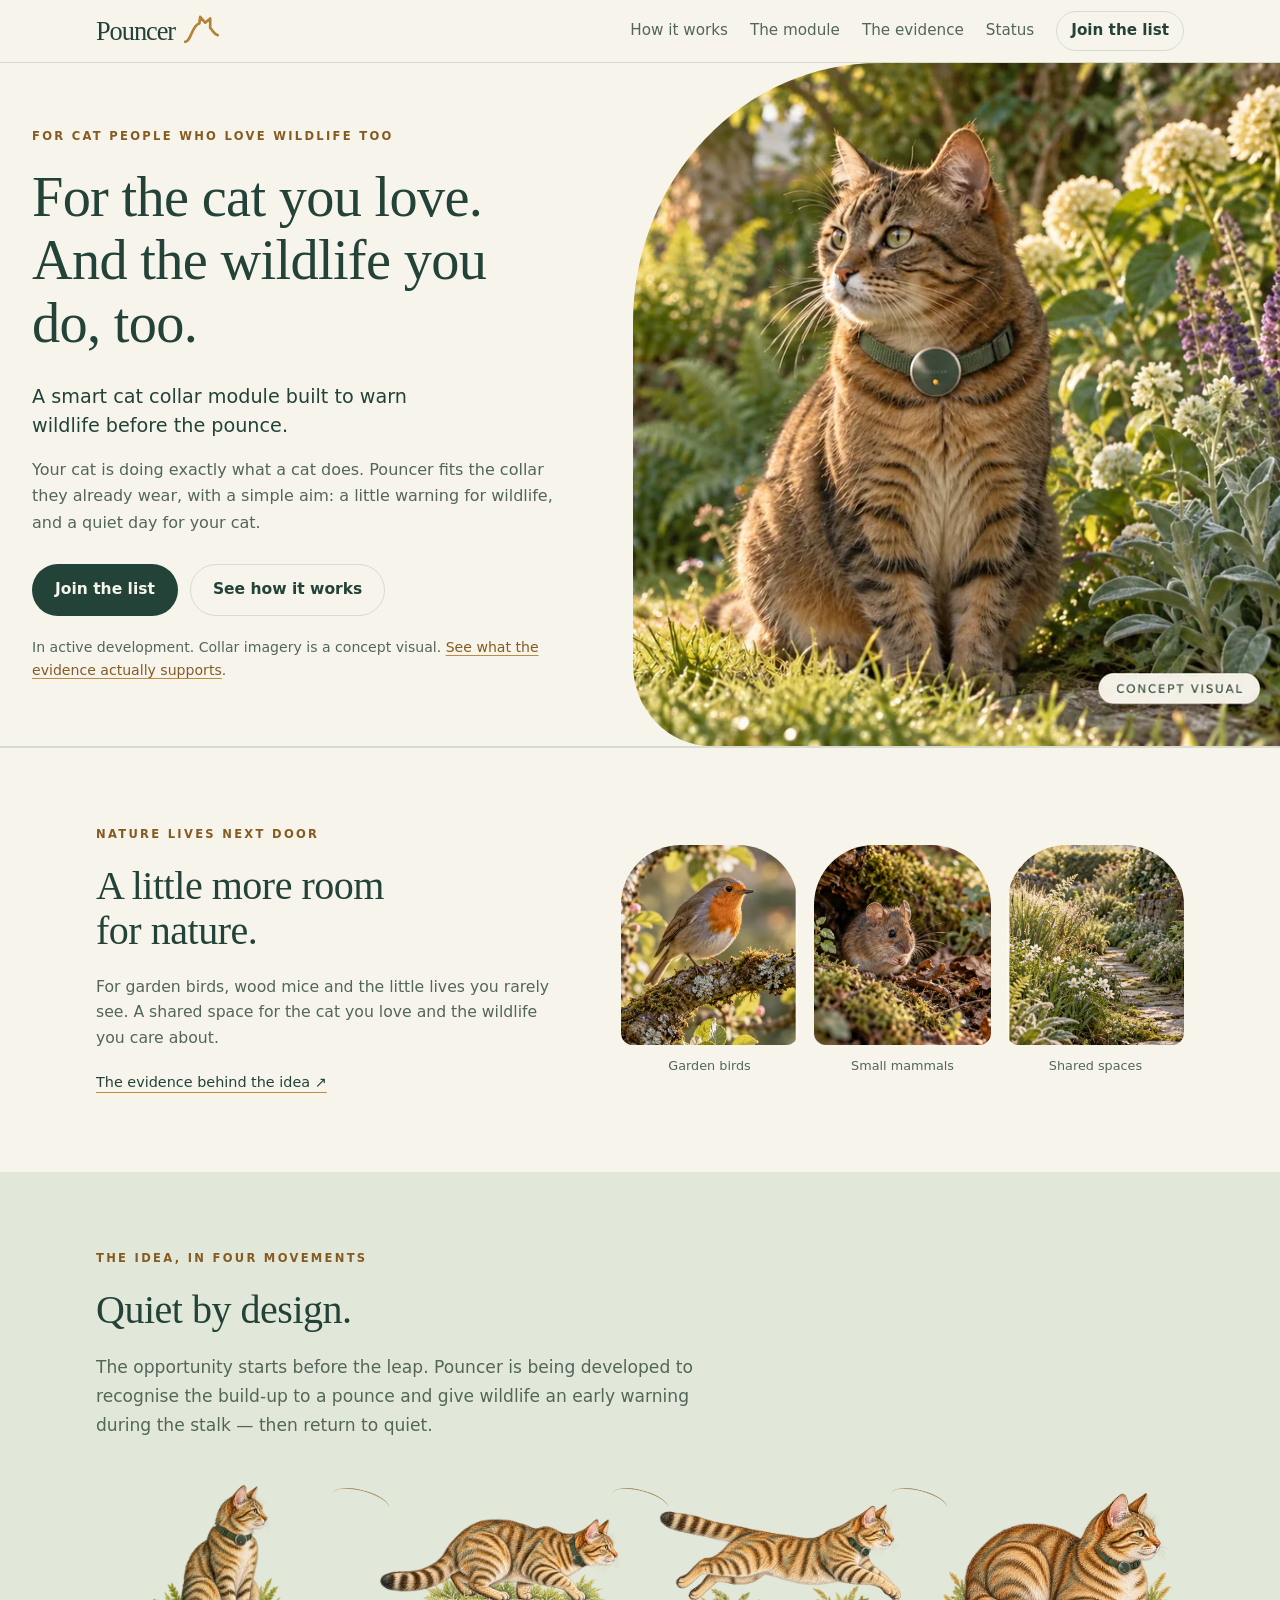
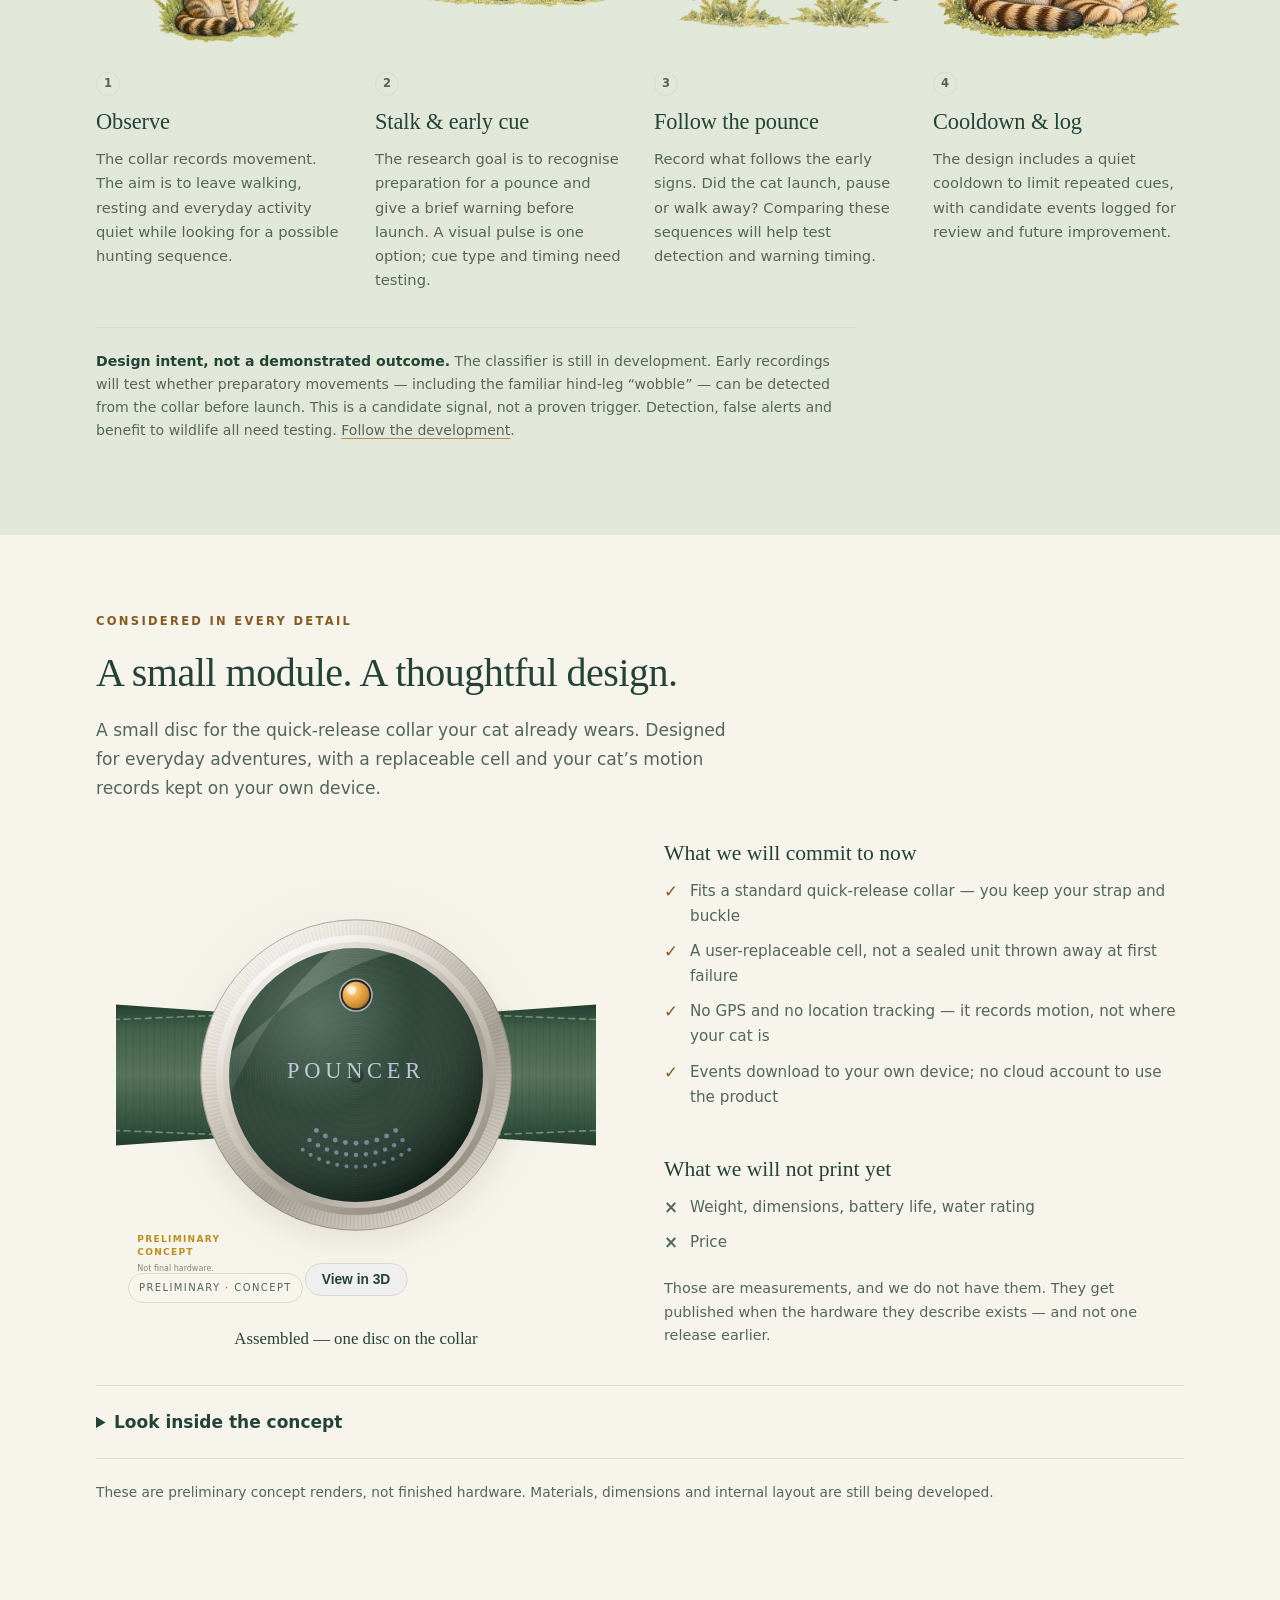
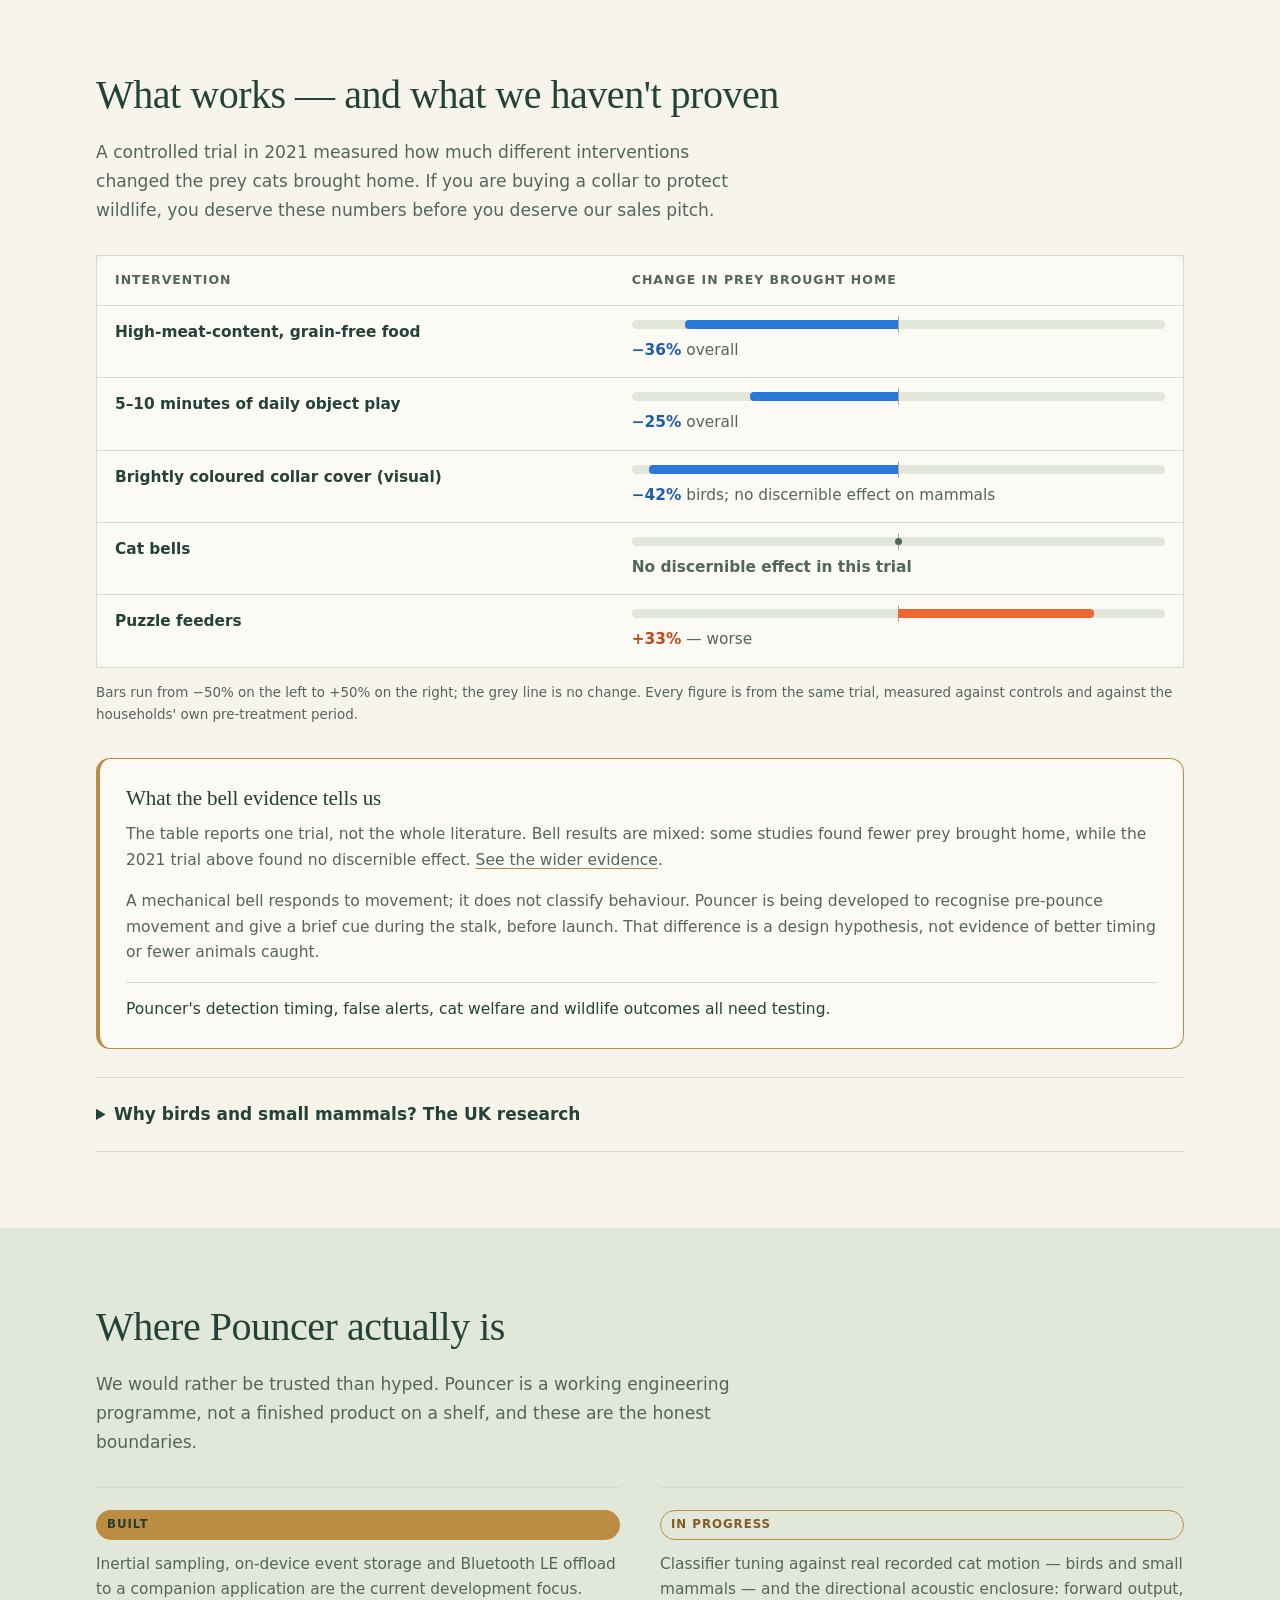
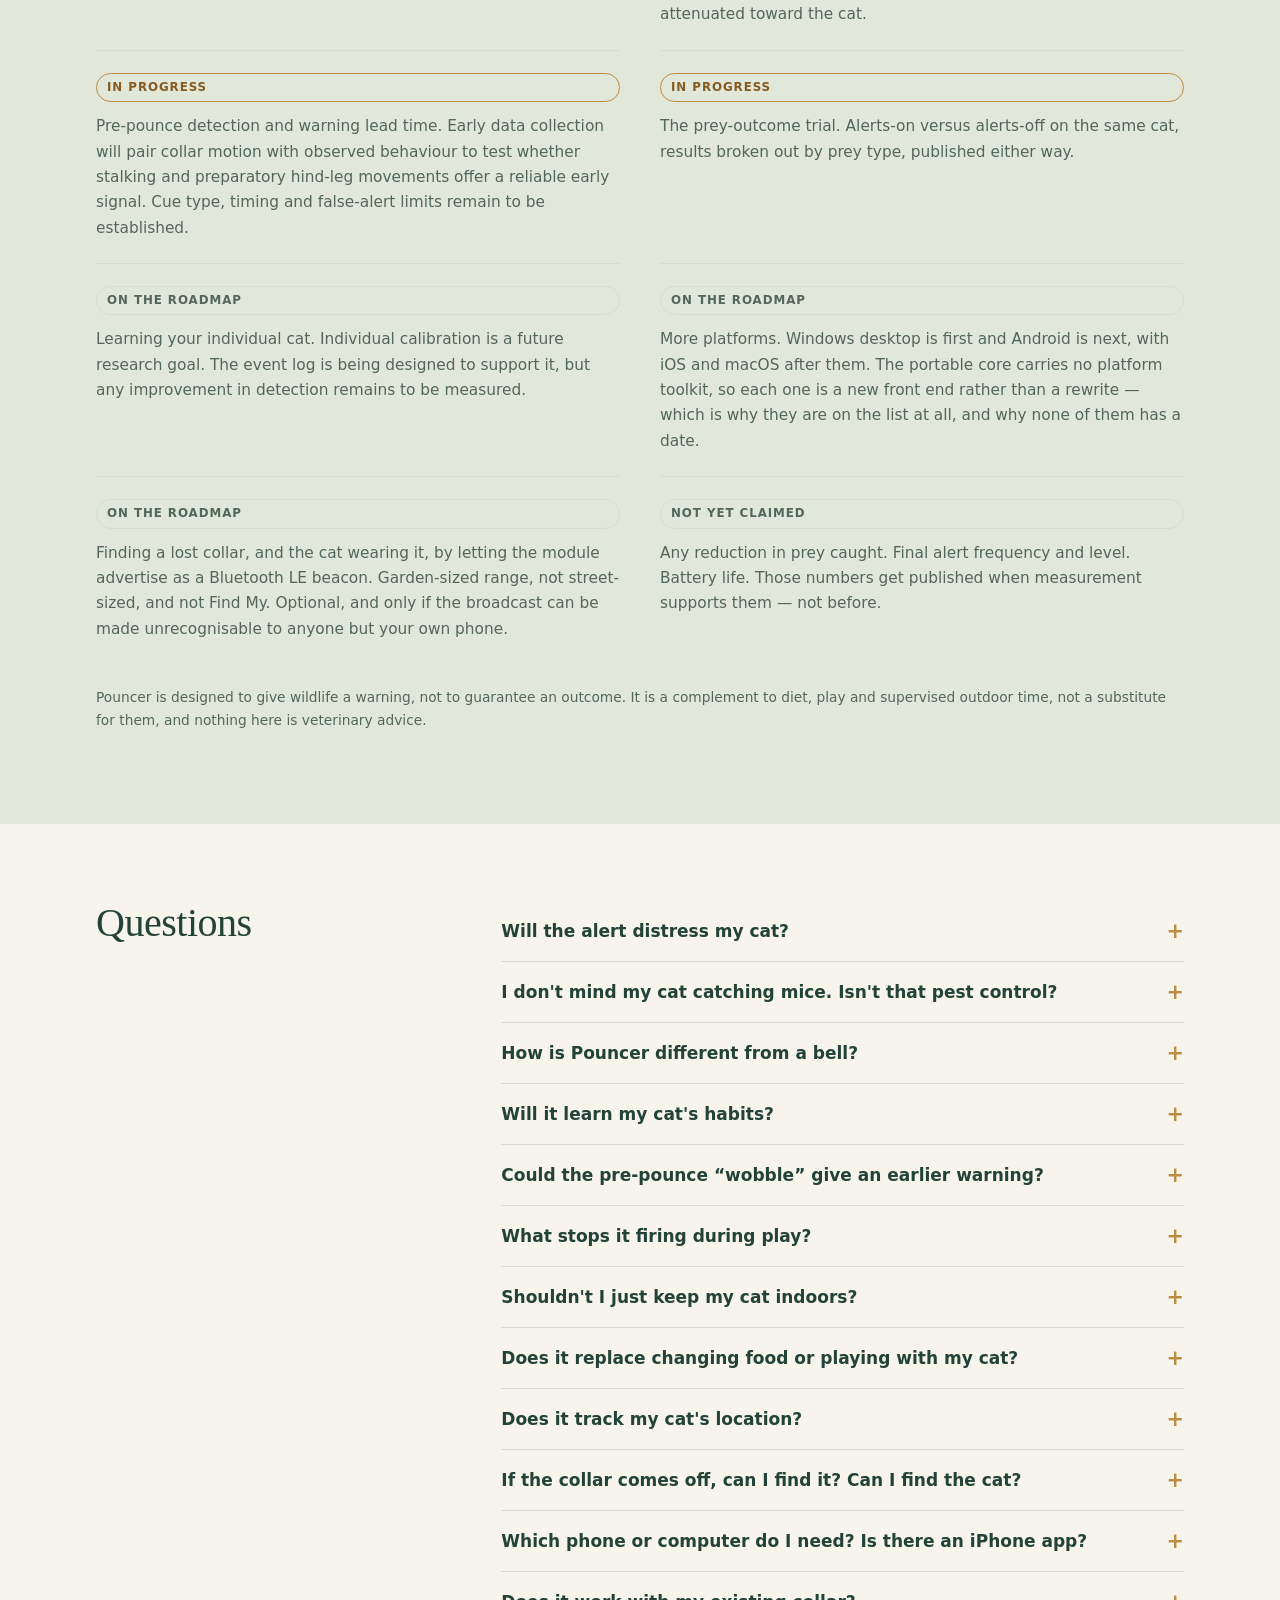
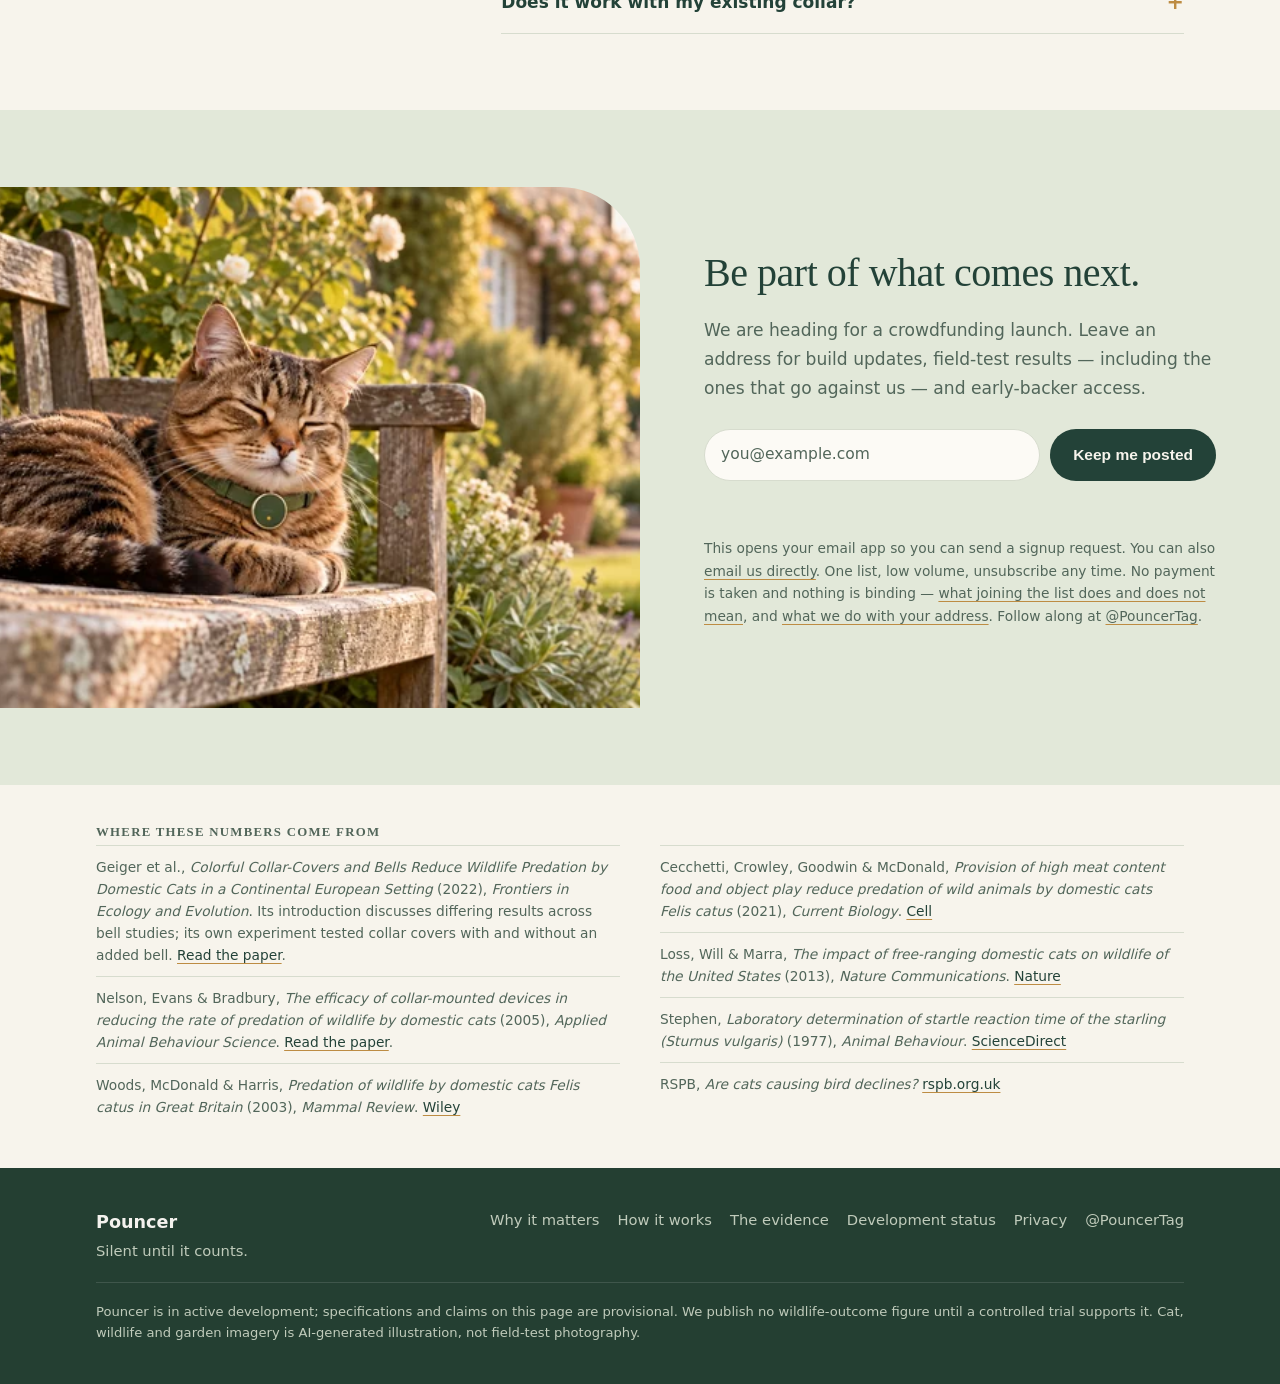
==== commit 40027d5c: "Show collar tags consistently, fix mobile evidence, and clarify pre-pounce research" ====
--- a/index.html
+++ b/index.html
@@ -4,7 +4,7 @@
 <meta charset="utf-8">
 <meta name="viewport" content="width=device-width, initial-scale=1">
 <title>Pouncer — A Smart Cat Collar Built to Warn Wildlife Before the Pounce</title>
-<meta name="description" content="Pouncer is a smart cat collar for owners who want the birds, voles and shrews in their garden to survive. A small module on the collar your cat already wears, being built to read the stalk-and-launch signature and sound one short warning at the moment of intent — silent the rest of the time.">
+<meta name="description" content="Pouncer is a smart cat collar for owners who want the birds, voles and shrews in their garden to survive. A small module on the collar your cat already wears, being developed to recognise pre-pounce movement and give wildlife an early warning during the stalk. Detection and wildlife benefit still need testing.">
 <link rel="canonical" href="https://pouncer.uk/">
 <meta name="theme-color" content="#243f32">
 
@@ -94,52 +94,52 @@
     <div class="wrap">
       <p class="eyebrow">The idea, in four movements</p><h2>Quiet by design.</h2>
       <p class="section-lede">
-        Observe. Recognise the stalk. Confirm the launch. Then settle. Pouncer is being designed
-        to read a sequence of movements, rather than react to every jump or playful tumble.
+        The opportunity starts before the leap. Pouncer is being developed to recognise the build-up
+        to a pounce and give wildlife an early warning during the stalk — then return to quiet.
       </p>
 
       <ol class="steps">
         <li class="step">
-          <img class="cat-art" src="assets/img/cat-observe.webp" width="600" height="400" alt="A seated tabby watching attentively" loading="lazy">
+          <img class="cat-art" src="assets/img/cat-observe.webp" width="600" height="400" alt="A seated tabby watching attentively, wearing a collar with a round Pouncer tag" loading="lazy">
           <span class="step-num">1</span>
           <h3>Observe</h3>
           <p>
-            Continuous low-power sampling on the collar. Ordinary movement stays below the
-            confidence threshold and produces no output at all.
+            The collar records movement. The aim is to leave walking, resting and everyday
+            activity quiet while looking for a possible hunting sequence.
           </p>
         </li>
         <li class="step">
-          <img class="cat-art" src="assets/img/cat-stalk.webp" width="600" height="400" alt="A tabby crouching low with its head forward" loading="lazy">
+          <img class="cat-art" src="assets/img/cat-stalk.webp" width="600" height="400" alt="A tabby crouching low with its head forward, wearing a collar with a round Pouncer tag" loading="lazy">
           <span class="step-num">2</span>
-          <h3>Stalk detected</h3>
-          <p>
-            Sustained low-velocity stalking posture raises confidence. At this stage Pouncer can
-            give a brief visual pulse only — no sound.
+          <h3>Stalk &amp; early cue</h3>
+          <p>
+            The research goal is to recognise preparation for a pounce and give a brief warning
+            before launch. A visual pulse is one option; cue type and timing need testing.
           </p>
         </li>
         <li class="step">
-          <img class="cat-art" src="assets/img/cat-launch.webp" width="600" height="400" alt="A tabby springing forward with its paws extended" loading="lazy">
+          <img class="cat-art" src="assets/img/cat-launch.webp" width="600" height="400" alt="A tabby springing forward with its paws extended, wearing a collar with a round Pouncer tag" loading="lazy">
           <span class="step-num">3</span>
-          <h3>Launch confirmed</h3>
-          <p>
-            Launch acceleration on top of a confirmed stalk triggers one short, forward-directed
-            chirp — the head start the whole design is aiming at.
+          <h3>Follow the pounce</h3>
+          <p>
+            Record what follows the early signs. Did the cat launch, pause or walk away?
+            Comparing these sequences will help test detection and warning timing.
           </p>
         </li>
         <li class="step">
-          <img class="cat-art" src="assets/img/cat-settle.webp" width="600" height="400" alt="A tabby resting with its paws tucked and tail curled" loading="lazy">
+          <img class="cat-art" src="assets/img/cat-settle.webp" width="600" height="400" alt="A tabby resting with its paws tucked and tail curled, wearing a collar with a round Pouncer tag" loading="lazy">
           <span class="step-num">4</span>
           <h3>Cooldown &amp; log</h3>
           <p>
-            Pouncer then stays acoustically quiet until motion settles and fresh evidence
-            appears. Every candidate — alerted or suppressed — is logged for review.
+            The design includes a quiet cooldown to limit repeated cues, with candidate events
+            logged for review and future improvement.
           </p>
         </li>
       </ol>
 
       <p class="callout">
         <strong>Design intent, not a demonstrated outcome.</strong> The classifier is still in development.
-        Testing must establish whether the cue gives wildlife a useful chance to react. <a href="#status">Follow the development</a>.
+        Early recordings will test whether preparatory movements — including the familiar hind-leg “wobble” — can be detected from the collar before launch. This is a candidate signal, not a proven trigger. Detection, false alerts and benefit to wildlife all need testing. <a href="#status">Follow the development</a>.
       </p>
     </div>
   </section>
@@ -219,7 +219,7 @@
       </p>
 
       <div class="table-scroll">
-        <table class="evidence-table">
+        <table class="evidence-table" role="table">
           <caption class="sr-only">
             Change in prey brought home by intervention, Cecchetti et al. (2021)
           </caption>
@@ -227,37 +227,37 @@
             <tr><th scope="col">Intervention</th><th scope="col">Change in prey brought home</th></tr>
           </thead>
           <tbody>
-            <tr>
-              <th scope="row">High-meat-content, grain-free food</th>
-              <td>
+            <tr role="row">
+              <th role="rowheader" scope="row">High-meat-content, grain-free food</th>
+              <td role="cell">
                 <div class="dbar" aria-hidden="true"><span class="dbar-fill dbar-neg" style="width:40%"></span></div>
                 <span class="delta delta-down">−36%</span> overall
               </td>
             </tr>
-            <tr>
-              <th scope="row">5–10 minutes of daily object play</th>
-              <td>
+            <tr role="row">
+              <th role="rowheader" scope="row">5–10 minutes of daily object play</th>
+              <td role="cell">
                 <div class="dbar" aria-hidden="true"><span class="dbar-fill dbar-neg" style="width:27.8%"></span></div>
                 <span class="delta delta-down">−25%</span> overall
               </td>
             </tr>
-            <tr>
-              <th scope="row">Brightly coloured collar cover (visual)</th>
-              <td>
+            <tr role="row">
+              <th role="rowheader" scope="row">Brightly coloured collar cover (visual)</th>
+              <td role="cell">
                 <div class="dbar" aria-hidden="true"><span class="dbar-fill dbar-neg" style="width:46.7%"></span></div>
                 <span class="delta delta-down">−42%</span> birds; no discernible effect on mammals
               </td>
             </tr>
-            <tr>
-              <th scope="row">Cat bells</th>
-              <td>
+            <tr role="row">
+              <th role="rowheader" scope="row">Cat bells</th>
+              <td role="cell">
                 <div class="dbar" aria-hidden="true"><span class="dbar-zero"></span></div>
                 <span class="delta delta-flat">No discernible effect in this trial</span>
               </td>
             </tr>
-            <tr>
-              <th scope="row">Puzzle feeders</th>
-              <td>
+            <tr role="row">
+              <th role="rowheader" scope="row">Puzzle feeders</th>
+              <td role="cell">
                 <div class="dbar" aria-hidden="true"><span class="dbar-fill dbar-pos" style="width:36.7%"></span></div>
                 <span class="delta delta-up">+33%</span> — worse
               </td>
@@ -275,7 +275,7 @@
       <div class="verdict">
         <h3>What the bell evidence tells us</h3>
         <p>The table reports one trial, not the whole literature. Bell results are mixed: some studies found fewer prey brought home, while the 2021 trial above found no discernible effect. <a href="#source-bells">See the wider evidence</a>.</p>
-        <p>A mechanical bell responds to movement; it does not classify behaviour. Pouncer is being developed to recognise a stalk-and-launch sequence and trigger a brief cue. That difference is a design hypothesis, not evidence of better timing or fewer animals caught.</p>
+        <p>A mechanical bell responds to movement; it does not classify behaviour. Pouncer is being developed to recognise pre-pounce movement and give a brief cue during the stalk, before launch. That difference is a design hypothesis, not evidence of better timing or fewer animals caught.</p>
         <p class="verdict-foot">Pouncer's detection timing, false alerts, cat welfare and wildlife outcomes all need testing.</p>
       </div>
       <details class="research-details"><summary>Why birds and small mammals? The UK research</summary><p>A 2003 study estimated roughly 92 million prey items brought home by British cats between April and August. These are historical estimates of prey returned, not a measure of current population decline. The RSPB finds no clear evidence that cat predation drives UK bird declines.</p><figure class="viz viz-root">
@@ -340,9 +340,9 @@
         <li>
           <span class="status-tag status-tag-wip">In progress</span>
           <p>
-            Warning lead time. Measuring how long a real pounce lasts and how fast the collar can
-            decide — because a cue that lands with the strike has warned nobody. If we cannot beat
-            the clock, the device logs the event and makes no sound.
+            Pre-pounce detection and warning lead time. Early data collection will pair collar motion
+            with observed behaviour to test whether stalking and preparatory hind-leg movements
+            offer a reliable early signal. Cue type, timing and false-alert limits remain to be established.
           </p>
         </li>
         <li>
@@ -428,11 +428,18 @@
       </details>
 
       <details>
+        <summary>Could the pre-pounce “wobble” give an earlier warning?</summary>
+        <p>That is one of the signals we want to investigate. The question is whether preparatory hind-leg movements produce a recognisable pattern at the collar, early enough to give a useful cue. We need synchronised video and motion data, including play and abandoned stalks, before claiming that they do.</p>
+        <p><a href="https://www.nature.com/articles/s41598-021-92896-4" rel="noopener">Research using harness-mounted accelerometers</a> has classified cat behaviours. It does not establish pre-pounce prediction by Pouncer or show that a warning will protect wildlife.</p>
+      </details>
+
+      <details>
         <summary>What stops it firing during play?</summary>
         <p>
-          A single hard acceleration is never enough. The classifier requires a stalk phase, then
-          launch features, then a confirmation window — followed by a cooldown that needs fresh
-          evidence before it can sound again.
+          That remains an open testing question: play can include stalking and pouncing too.
+          We will compare hunting, play and ordinary movement in recorded data, including
+          sequences that do not end in a pounce. Confidence thresholds and cooldowns are design
+          tools, not yet proof that false alerts have been solved.
         </p>
       </details>
 
@@ -527,7 +534,7 @@
   </section>
 
   <section class="section section-updates" id="updates">
-    <div class="updates-photo"><img src="assets/img/resting-cat-1280.webp" srcset="assets/img/resting-cat-640.webp 640w, assets/img/resting-cat-1280.webp 1280w" sizes="(max-width: 880px) 100vw, 50vw" width="1280" height="720" loading="lazy" alt="A relaxed tabby resting on a garden bench"></div>
+    <div class="updates-photo"><img src="assets/img/resting-cat-1280.webp" srcset="assets/img/resting-cat-640.webp 640w, assets/img/resting-cat-1280.webp 1280w" sizes="(max-width: 880px) 100vw, 50vw" width="1280" height="720" loading="lazy" alt="Concept visual of a relaxed tabby wearing a collar with a round Pouncer tag on a garden bench"></div>
     <div class="wrap narrow">
       <h2>Be part of what comes next.</h2>
       <p class="section-lede">
--- a/assets/css/styles.css
+++ b/assets/css/styles.css
@@ -427,7 +427,7 @@
 .table-scroll { overflow-x: auto; margin-top: 30px; }
 
 .evidence-table {
-  width: 100%; border-collapse: collapse; min-width: 480px;
+  width: 100%; border-collapse: collapse; min-width: 0;
   background: var(--surface); border: 1px solid var(--line); border-radius: var(--radius);
 }
 .evidence-table th, .evidence-table td {
@@ -472,7 +472,7 @@
 /* Diverging bar: zero is the centre, data-ends round away from it. */
 .dbar {
   position: relative; height: 9px; margin: 0 0 9px;
-  background: var(--surface-alt); border-radius: 5px; min-width: 170px;
+  background: var(--surface-alt); border-radius: 5px; min-width: 0;
 }
 .dbar::before {
   content: ""; position: absolute; left: 50%; top: -4px; bottom: -4px;
@@ -825,3 +825,15 @@
  .sources { columns:1; }
  .section-updates .updates-photo { height:220px; }
 }
+
+/* Each intervention and its result stay together on narrow screens. */
+@media(max-width:600px) {
+ .evidence-table { display:block; border:0; background:transparent; }
+ .evidence-table thead { position:absolute; width:1px; height:1px; overflow:hidden; clip-path:inset(50%); }
+ .evidence-table tbody { display:grid; gap:12px; }
+ .evidence-table tbody tr { display:block; border:1px solid var(--line); border-radius:var(--radius); background:var(--surface); padding:18px; }
+ .evidence-table tbody th,.evidence-table tbody td { display:block; width:auto; border:0; padding:0; }
+ .evidence-table tbody th { margin-bottom:16px; }
+ .evidence-table tbody td { font-size:.92rem; }
+ .evidence-table .dbar { margin-bottom:12px; }
+}
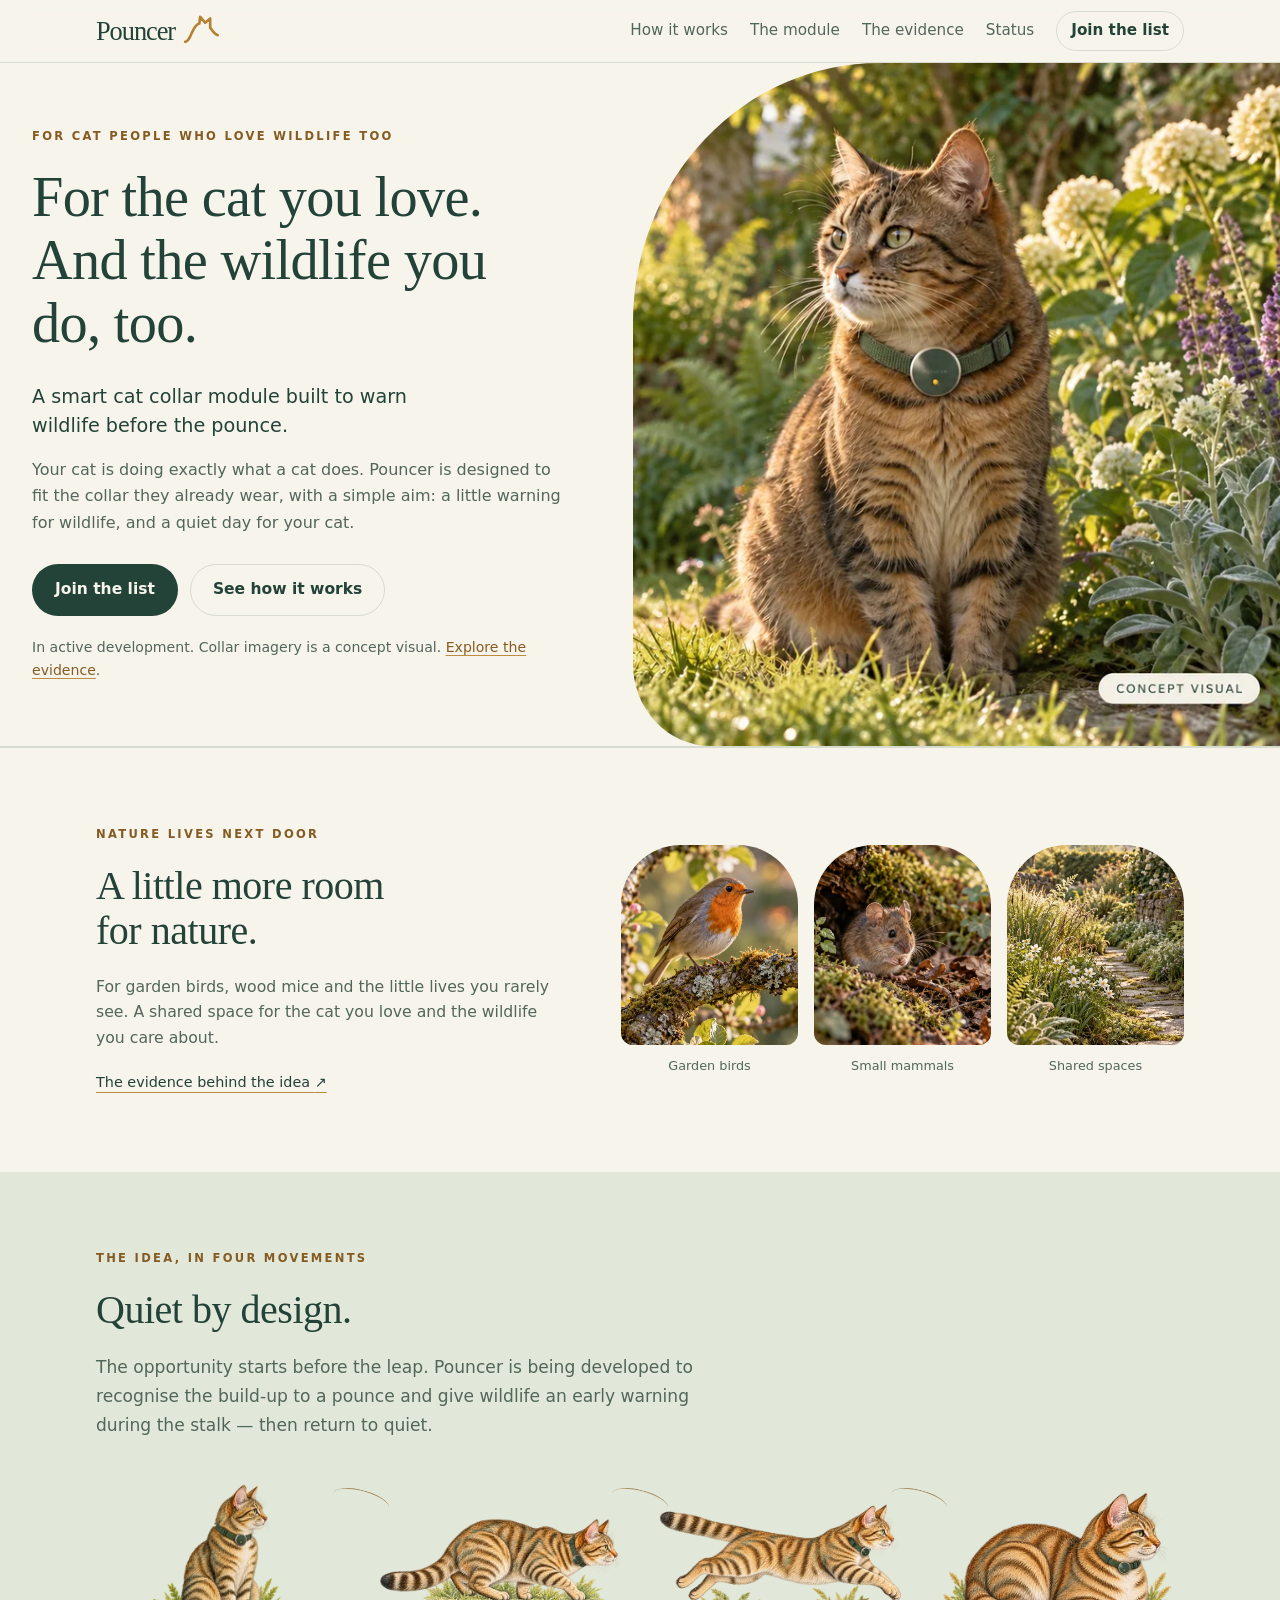
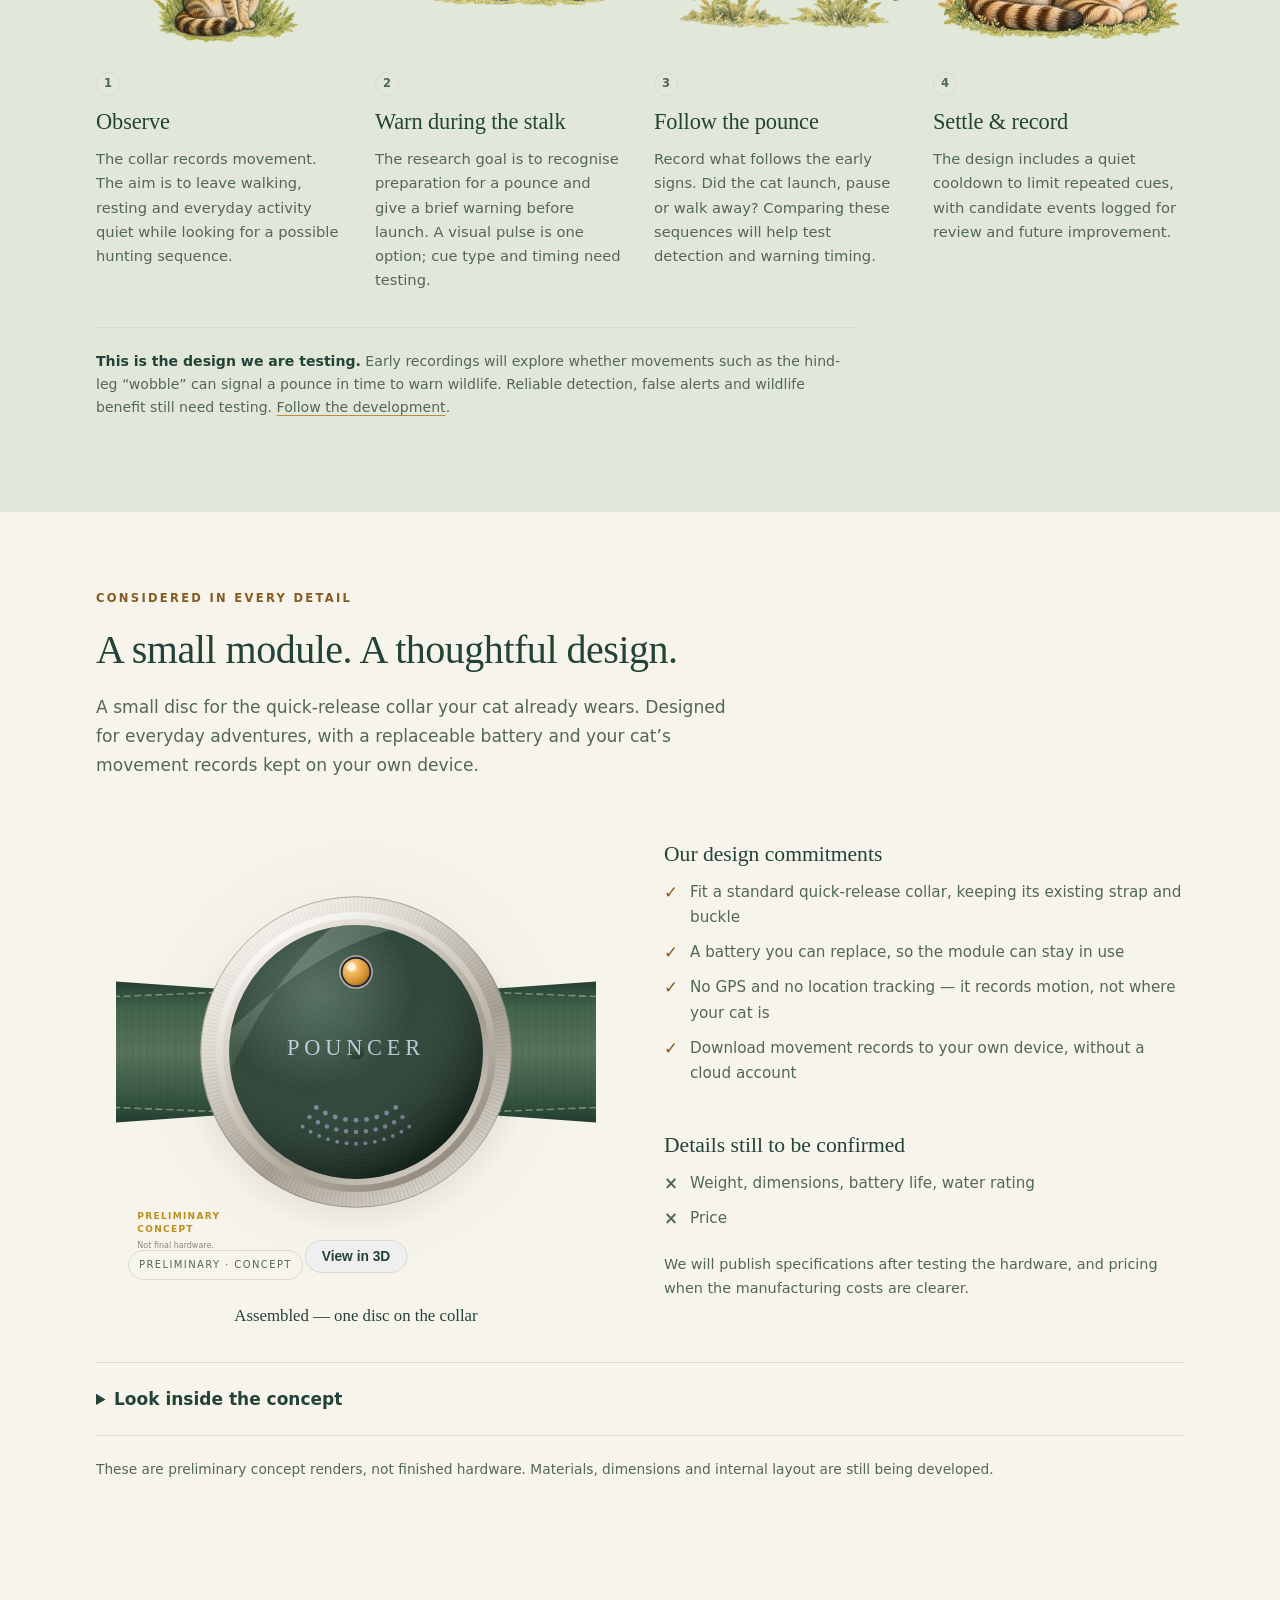
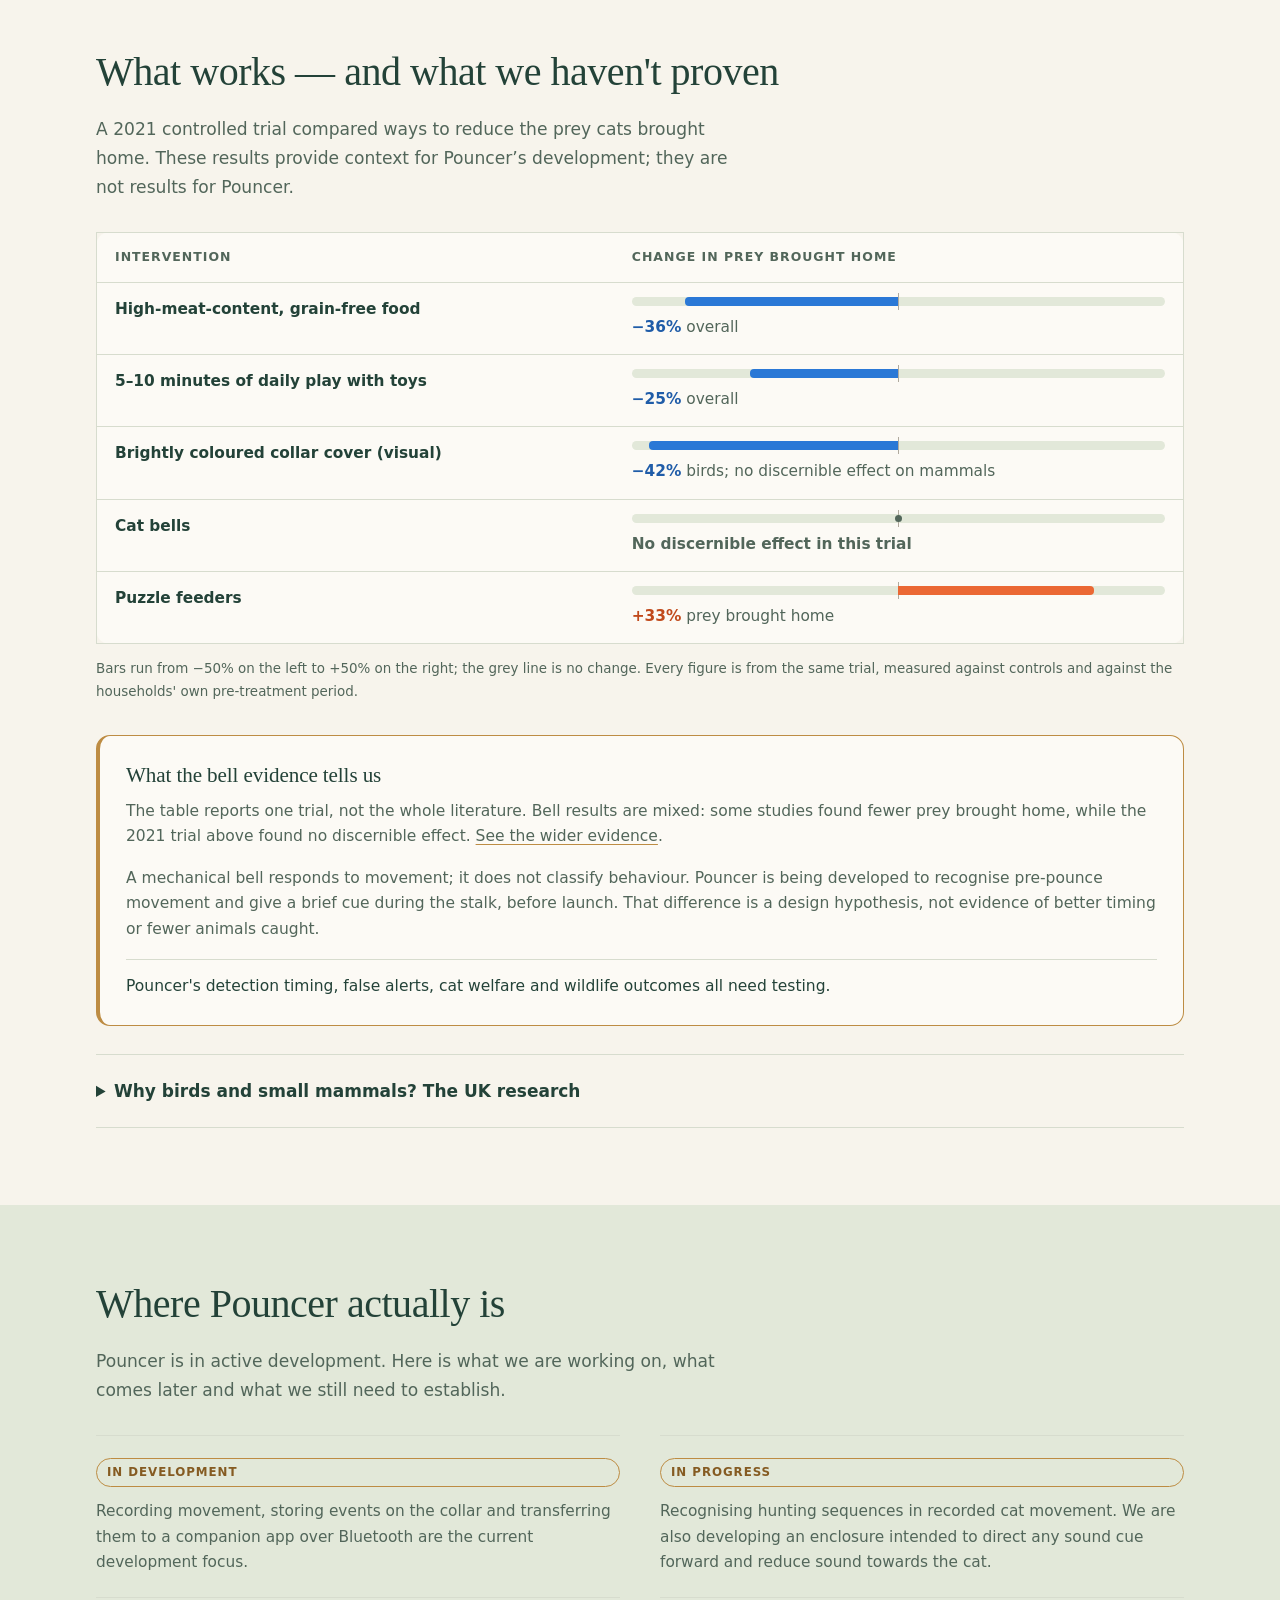
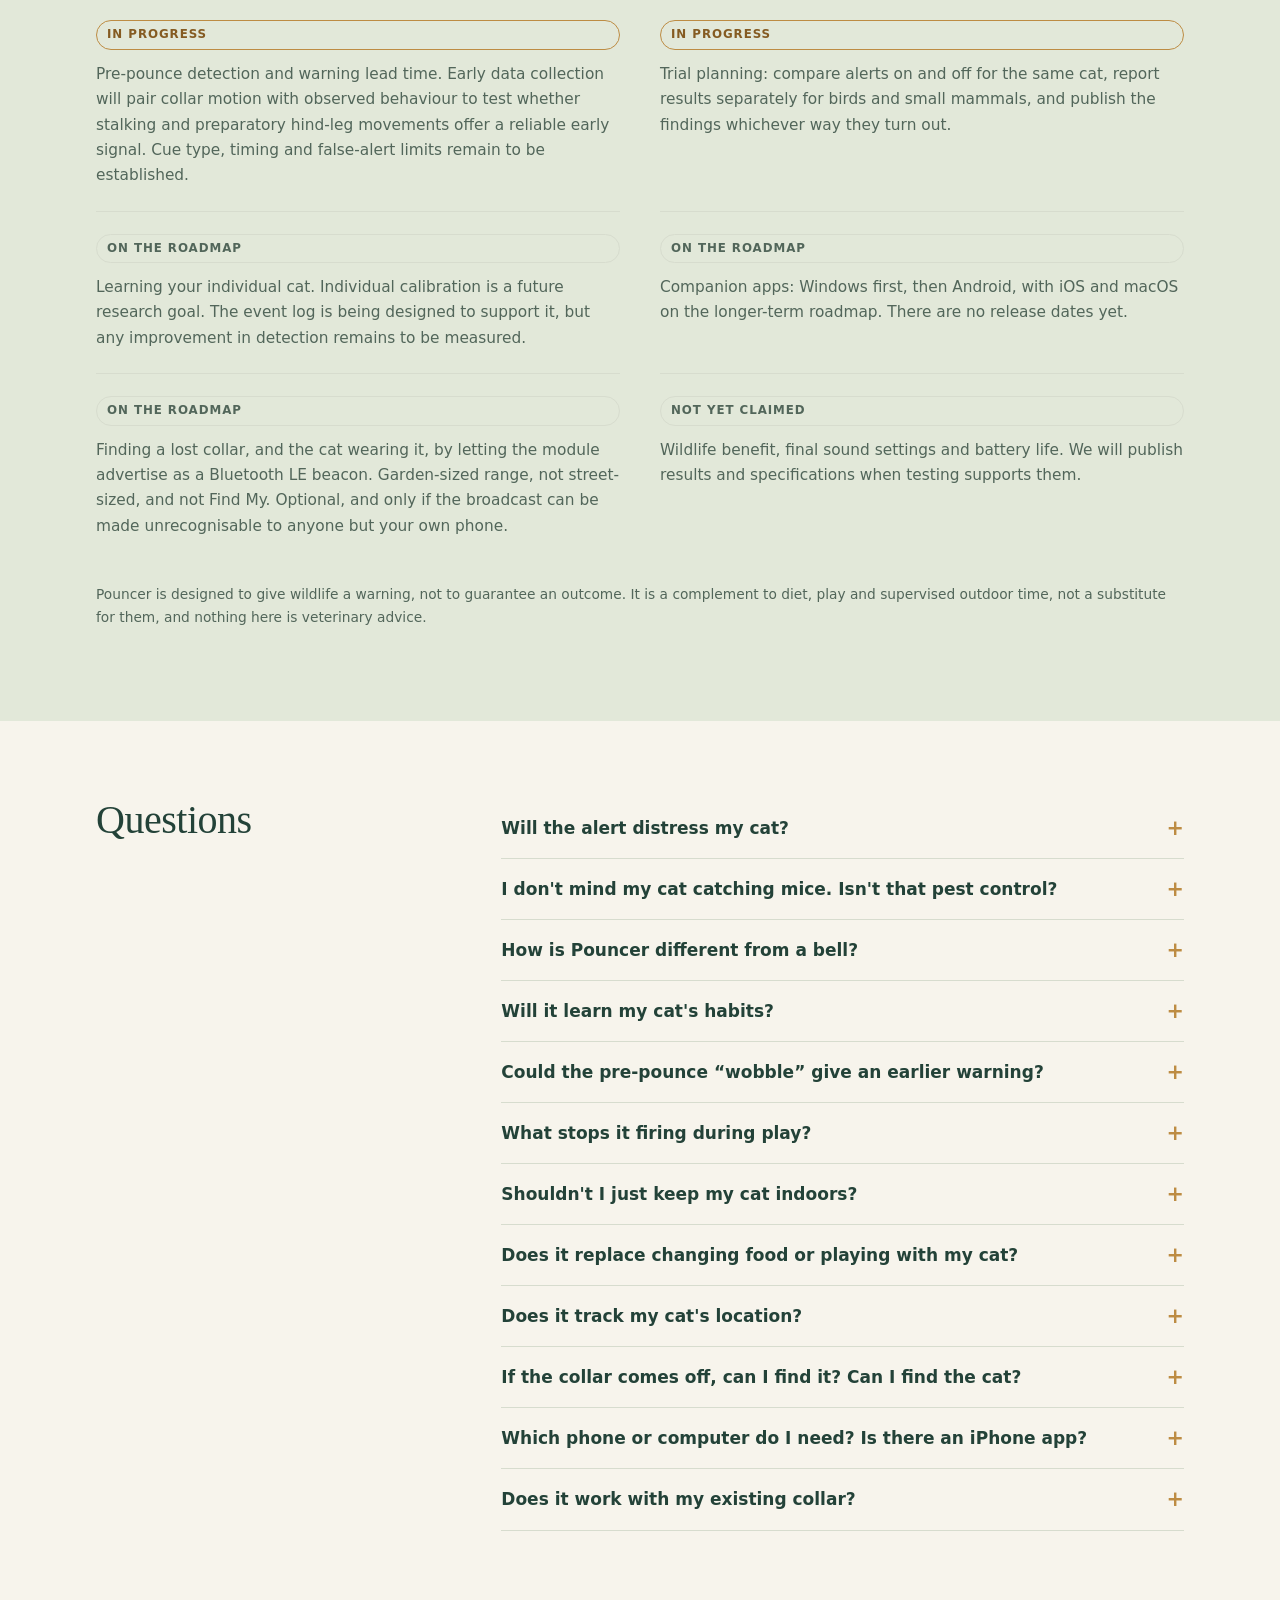
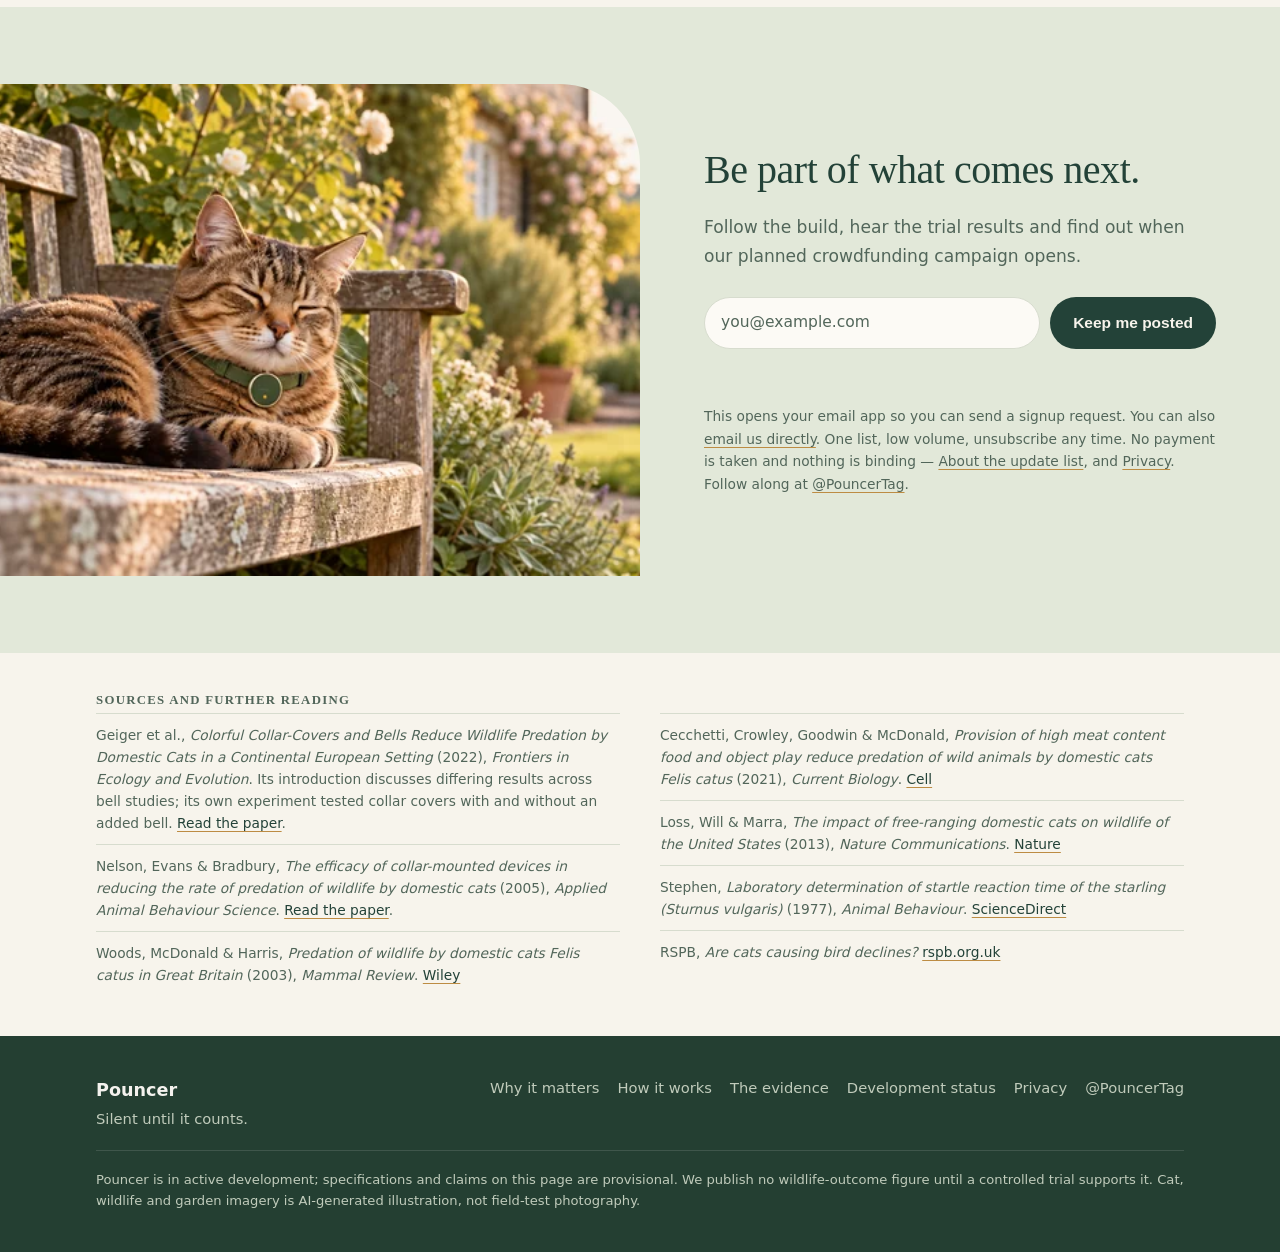
==== commit b66bb0dc: "Clarify site copy and remove white edges from nature imagery" ====
--- a/index.html
+++ b/index.html
@@ -4,14 +4,14 @@
 <meta charset="utf-8">
 <meta name="viewport" content="width=device-width, initial-scale=1">
 <title>Pouncer — A Smart Cat Collar Built to Warn Wildlife Before the Pounce</title>
-<meta name="description" content="Pouncer is a smart cat collar for owners who want the birds, voles and shrews in their garden to survive. A small module on the collar your cat already wears, being developed to recognise pre-pounce movement and give wildlife an early warning during the stalk. Detection and wildlife benefit still need testing.">
+<meta name="description" content="Pouncer is a cat collar module being developed to warn wildlife before a pounce. Explore the idea, the evidence and our progress.">
 <link rel="canonical" href="https://pouncer.uk/">
 <meta name="theme-color" content="#243f32">
 
 <meta property="og:type" content="website">
 <meta property="og:site_name" content="Pouncer">
 <meta property="og:title" content="Pouncer — A Smart Cat Collar Built to Warn Wildlife Before the Pounce">
-<meta property="og:description" content="For owners who love their cat and the wildlife it hunts. A collar module built to warn the bird or vole before the strike — silent until it counts.">
+<meta property="og:description" content="For the cat you love and the wildlife you care about. A collar module being developed to give an early warning before a pounce.">
 <meta property="og:url" content="https://pouncer.uk/">
 <meta property="og:image" content="https://pouncer.uk/assets/img/social-card.jpg">
 <meta name="twitter:card" content="summary_large_image">
@@ -55,7 +55,7 @@
         <h1>For the cat you love.<br>And the wildlife you do, too.</h1>
         <p class="hero-definition">A smart cat collar module built to warn wildlife before the pounce.</p>
         <p class="lede">
-          Your cat is doing exactly what a cat does. Pouncer fits the collar they already wear,
+          Your cat is doing exactly what a cat does. Pouncer is designed to fit the collar they already wear,
           with a simple aim: a little warning for wildlife, and a quiet day for your cat.
         </p>
         <div class="hero-actions">
@@ -64,7 +64,7 @@
         </div>
         <p class="hero-note">
           In active development. Collar imagery is a concept visual.
-          <a href="#evidence">See what the evidence actually supports</a>.
+          <a href="#evidence">Explore the evidence</a>.
         </p>
       </div>
 
@@ -111,7 +111,7 @@
         <li class="step">
           <img class="cat-art" src="assets/img/cat-stalk.webp" width="600" height="400" alt="A tabby crouching low with its head forward, wearing a collar with a round Pouncer tag" loading="lazy">
           <span class="step-num">2</span>
-          <h3>Stalk &amp; early cue</h3>
+          <h3>Warn during the stalk</h3>
           <p>
             The research goal is to recognise preparation for a pounce and give a brief warning
             before launch. A visual pulse is one option; cue type and timing need testing.
@@ -129,7 +129,7 @@
         <li class="step">
           <img class="cat-art" src="assets/img/cat-settle.webp" width="600" height="400" alt="A tabby resting with its paws tucked and tail curled, wearing a collar with a round Pouncer tag" loading="lazy">
           <span class="step-num">4</span>
-          <h3>Cooldown &amp; log</h3>
+          <h3>Settle &amp; record</h3>
           <p>
             The design includes a quiet cooldown to limit repeated cues, with candidate events
             logged for review and future improvement.
@@ -138,8 +138,7 @@
       </ol>
 
       <p class="callout">
-        <strong>Design intent, not a demonstrated outcome.</strong> The classifier is still in development.
-        Early recordings will test whether preparatory movements — including the familiar hind-leg “wobble” — can be detected from the collar before launch. This is a candidate signal, not a proven trigger. Detection, false alerts and benefit to wildlife all need testing. <a href="#status">Follow the development</a>.
+        <strong>This is the design we are testing.</strong> Early recordings will explore whether movements such as the hind-leg “wobble” can signal a pounce in time to warn wildlife. Reliable detection, false alerts and wildlife benefit still need testing. <a href="#status">Follow the development</a>.
       </p>
     </div>
   </section>
@@ -147,7 +146,7 @@
   <section class="section section-product" id="product">
     <div class="wrap">
       <p class="eyebrow">Considered in every detail</p><h2>A small module. A thoughtful design.</h2>
-      <p class="section-lede">A small disc for the quick-release collar your cat already wears. Designed for everyday adventures, with a replaceable cell and your cat’s motion records kept on your own device.</p>
+      <p class="section-lede">A small disc for the quick-release collar your cat already wears. Designed for everyday adventures, with a replaceable battery and your cat’s movement records kept on your own device.</p>
 
       <div class="product-overview">
       <div class="module-track" data-module-track>
@@ -167,23 +166,22 @@
 
       <div class="product-facts-grid">
         <div class="product-facts">
-          <h3>What we will commit to now</h3>
+          <h3>Our design commitments</h3>
           <ul class="ticks">
-            <li>Fits a standard quick-release collar — you keep your strap and buckle</li>
-            <li>A user-replaceable cell, not a sealed unit thrown away at first failure</li>
+            <li>Fit a standard quick-release collar, keeping its existing strap and buckle</li>
+            <li>A battery you can replace, so the module can stay in use</li>
             <li>No GPS and no location tracking — it records motion, not where your cat is</li>
-            <li>Events download to your own device; no cloud account to use the product</li>
+            <li>Download movement records to your own device, without a cloud account</li>
           </ul>
         </div>
         <div class="product-facts">
-          <h3>What we will not print yet</h3>
+          <h3>Details still to be confirmed</h3>
           <ul class="crosses">
             <li>Weight, dimensions, battery life, water rating</li>
             <li>Price</li>
           </ul>
           <p class="product-note">
-            Those are measurements, and we do not have them. They get published when the hardware
-            they describe exists — and not one release earlier.
+            We will publish specifications after testing the hardware, and pricing when the manufacturing costs are clearer.
           </p>
         </div>
       </div>
@@ -196,8 +194,7 @@
           <img src="assets/img/module-exploded-disc.svg" alt="Exploded view of the disc: bezel and crystal, dial face, piezo sounder, board carrying the accelerometer and microcontroller, coin cell, and the caseback that clips to the collar." width="980" height="920" loading="lazy">
         </div>
         <figcaption>
-          Six parts. The accelerometer and the sounder do the work; the case exists to keep them
-          dry, aimed correctly, and serviceable when the cell runs down.
+          Inside the concept: a motion sensor, electronics, sounder and replaceable battery. The enclosure is being designed to protect them and keep the module serviceable.
         </figcaption>
       </figure>
 
@@ -213,9 +210,7 @@
     <div class="wrap">
       <h2>What works — and what we haven't proven</h2>
       <p class="section-lede">
-        A controlled trial in 2021 measured how much different interventions changed the prey cats
-        brought home. If you are buying a collar to protect wildlife, you deserve these numbers
-        before you deserve our sales pitch.
+        A 2021 controlled trial compared ways to reduce the prey cats brought home. These results provide context for Pouncer’s development; they are not results for Pouncer.
       </p>
 
       <div class="table-scroll">
@@ -235,7 +230,7 @@
               </td>
             </tr>
             <tr role="row">
-              <th role="rowheader" scope="row">5–10 minutes of daily object play</th>
+              <th role="rowheader" scope="row">5–10 minutes of daily play with toys</th>
               <td role="cell">
                 <div class="dbar" aria-hidden="true"><span class="dbar-fill dbar-neg" style="width:27.8%"></span></div>
                 <span class="delta delta-down">−25%</span> overall
@@ -259,7 +254,7 @@
               <th role="rowheader" scope="row">Puzzle feeders</th>
               <td role="cell">
                 <div class="dbar" aria-hidden="true"><span class="dbar-fill dbar-pos" style="width:36.7%"></span></div>
-                <span class="delta delta-up">+33%</span> — worse
+                <span class="delta delta-up">+33%</span> prey brought home
               </td>
             </tr>
           </tbody>
@@ -318,23 +313,20 @@
     <div class="wrap">
       <h2>Where Pouncer actually is</h2>
       <p class="section-lede">
-        We would rather be trusted than hyped. Pouncer is a working engineering programme, not a
-        finished product on a shelf, and these are the honest boundaries.
+        Pouncer is in active development. Here is what we are working on, what comes later and what we still need to establish.
       </p>
 
       <ul class="status-list">
         <li>
-          <span class="status-tag status-tag-done">Built</span>
-          <p>
-            Inertial sampling, on-device event storage and Bluetooth&nbsp;LE offload to a
-            companion application are the current development focus.
+          <span class="status-tag status-tag-wip">In development</span>
+          <p>
+            Recording movement, storing events on the collar and transferring them to a companion app over Bluetooth are the current development focus.
           </p>
         </li>
         <li>
           <span class="status-tag status-tag-wip">In progress</span>
           <p>
-            Classifier tuning against real recorded cat motion — birds and small mammals — and the
-            directional acoustic enclosure: forward output, attenuated toward the cat.
+            Recognising hunting sequences in recorded cat movement. We are also developing an enclosure intended to direct any sound cue forward and reduce sound towards the cat.
           </p>
         </li>
         <li>
@@ -348,8 +340,7 @@
         <li>
           <span class="status-tag status-tag-wip">In progress</span>
           <p>
-            The prey-outcome trial. Alerts-on versus alerts-off on the same cat, results broken out
-            by prey type, published either way.
+            Trial planning: compare alerts on and off for the same cat, report results separately for birds and small mammals, and publish the findings whichever way they turn out.
           </p>
         </li>
         <li>
@@ -361,10 +352,7 @@
         <li>
           <span class="status-tag status-tag-open">On the roadmap</span>
           <p>
-            More platforms. Windows desktop is first and Android is next, with iOS and macOS
-            after them. The portable core carries no platform toolkit, so each one is a new front
-            end rather than a rewrite — which is why they are on the list at all, and why none of
-            them has a date.
+            Companion apps: Windows first, then Android, with iOS and macOS on the longer-term roadmap. There are no release dates yet.
           </p>
         </li>
         <li>
@@ -379,8 +367,7 @@
         <li>
           <span class="status-tag status-tag-open">Not yet claimed</span>
           <p>
-            Any reduction in prey caught. Final alert frequency and level. Battery life. Those
-            numbers get published when measurement supports them — not before.
+            Wildlife benefit, final sound settings and battery life. We will publish results and specifications when testing supports them.
           </p>
         </li>
       </ul>
@@ -399,22 +386,12 @@
 
       <details>
         <summary>Will the alert distress my cat?</summary>
-        <p>
-          That is the central design constraint. The chirp is short, forward-directed and
-          mechanically attenuated toward the cat's ears, and it fires rarely by design. Welfare
-          testing gates the final acoustic profile — if a profile bothers cats, it does not ship.
-        </p>
+        <p>Cat comfort is a design priority. Any sound cue is intended to be brief and directed away from the cat’s ears. The cue type, volume and frequency of alerts must be assessed in welfare testing before they are finalised.</p>
       </details>
 
       <details>
         <summary>I don't mind my cat catching mice. Isn't that pest control?</summary>
-        <p>
-          Mostly it isn't. The mammals cats bring home in Britain are overwhelmingly native
-          species — bank voles, field voles, shrews and wood mice — rather than the commensal
-          brown rats and house mice people picture as pests. Shrews in particular are protected
-          under UK law and are frequently caught and left uneaten. Pouncer also cannot tell one
-          small mammal from another: it is built to detect the pounce, not the prey.
-        </p>
+        <p>Small mammals in gardens include native wildlife such as wood mice, voles and shrews. Pouncer is being developed to recognise the cat’s movement, not identify the animal it is hunting, so it would not distinguish a wood mouse from a house mouse.</p>
       </details>
 
       <details>
@@ -424,7 +401,7 @@
 
       <details>
         <summary>Will it learn my cat's habits?</summary>
-        <p>Individual calibration is a future goal, not a current feature. The first classifier is being developed from recorded motion. The event log is being designed to support later work on individual differences, but we have not demonstrated faster or more accurate detection from personalisation.</p>
+        <p>Personalisation is a future research goal. The first detection model is being developed from recorded movement; event records could later help us explore differences between cats. Any improvement still needs to be measured.</p>
       </details>
 
       <details>
@@ -445,82 +422,27 @@
 
       <details>
         <summary>Shouldn't I just keep my cat indoors?</summary>
-        <p>
-          That is the most effective option, and for some cats and some locations it is the right
-          one. It is also not a choice every owner can or will make, and a cat with outdoor access
-          and no intervention is the status quo Pouncer is trying to improve on. We would rather
-          help the owner who is staying outdoors than lecture them.
-        </p>
+        <p>Keeping a cat indoors prevents it from hunting outdoor wildlife. Supervised outdoor time or an enclosed garden can also limit access to prey. Pouncer is being developed for owners whose cats roam outdoors; it cannot guarantee that wildlife will be safe.</p>
       </details>
 
       <details>
         <summary>Does it replace changing food or playing with my cat?</summary>
-        <p>
-          No — and those have better evidence behind them than anything we have proven yet. A
-          high-meat-content food and ten minutes of daily play both reduced prey brought home in a
-          controlled trial. Do those first. Pouncer is designed to work alongside them.
-        </p>
+        <p>No. Daily play and a dietary intervention reduced prey brought home in the trial above. Pouncer is intended to complement your cat’s care. Discuss any change of diet with your vet.</p>
       </details>
 
       <details>
         <summary>Does it track my cat's location?</summary>
-        <p>
-          No. Pouncer records motion events, not position, and there is no GPS in the module.
-          Events stay on the collar until you download them over Bluetooth&nbsp;LE.
-        </p>
-        <p>
-          The beacon below does not change that. A beacon broadcasts "I am here" to anything
-          listening nearby; it never learns where <em>it</em> is, and nothing about your cat's
-          position is computed, stored or sent anywhere. Your phone estimates how close you are
-          from how strong the signal is. That is the whole mechanism.
-        </p>
+        <p>No. The design records movement, not location, and has no GPS. Movement records are intended to stay on the collar until you download them over Bluetooth. The optional proximity feature described below would indicate how close the collar is, without calculating its position.</p>
       </details>
 
       <details>
         <summary>If the collar comes off, can I find it? Can I find the cat?</summary>
-        <p>
-          That is on the roadmap, and it is not in the first release. The module can advertise as
-          a <strong>Bluetooth&nbsp;LE beacon</strong>, so a phone in range can tell you whether you
-          are getting warmer or colder. It is a hotter-and-colder game, not a pin on a map.
-        </p>
-        <p>
-          Be clear about the limits, because this is the feature people most want to over-read.
-          The range is short — think the length of a garden rather than the length of a street —
-          and a hedge, a wall, a shed door or the cat's own body all cut it down further. We will
-          not print a range figure until we have measured one. It is good for a collar that came
-          off in the long grass, and for a cat that is somewhere in the house refusing to answer.
-          It is no help at all for a cat two streets away.
-        </p>
-        <p>
-          It is also <strong>not Apple's Find My, and not Google's Find My Device</strong>. Those
-          are separate accessory programmes with their own cryptography and certification, and
-          being a Bluetooth beacon does not put a device into either of them. If that ever changes
-          we will say so; until then, assume the only phone that can hear your collar is one you
-          are holding.
-        </p>
-        <p>
-          And a beacon that shouts a fixed identifier all day is a way to follow the person
-          carrying it. So: it will be optional, and we will not ship one whose broadcast can be
-          recognised by anyone except the phone it is paired with. If we cannot do that, we will
-          ship no beacon at all.
-        </p>
+        <p>An optional Bluetooth proximity feature is on the roadmap, outside the first release. It would help a nearby phone indicate whether you are getting closer to the collar, rather than show a location on a map.</p><p>The target is garden-sized coverage; actual range needs testing and will depend on obstacles. It is not intended to find a cat streets away, and it is not part of Apple’s Find My or Google’s Find My Device network.</p><p>Privacy is a condition of developing this feature: it would be optional, and we will not release it unless its broadcast can be made unrecognisable to anyone except the paired phone.</p>
       </details>
 
       <details>
         <summary>Which phone or computer do I need? Is there an iPhone app?</summary>
-        <p>
-          The first companion is <strong>Windows desktop</strong>, with <strong>Android</strong>
-          next. <strong>iOS and macOS are on the roadmap</strong> — later than the other two, but
-          on it. iPhone owners are not being designed out; they are being asked to wait, and we
-          would rather say that plainly than leave it unsaid.
-        </p>
-        <p>
-          The reason is that one platform shipped properly beats four that half work. The portable
-          core — the event format, the protocol, the pounce analysis — is deliberately written
-          without any platform toolkit in it, so adding a platform is a new front end rather than
-          a rewrite. That is a design decision made now, for a version that comes later. It is not
-          a release date, and we will not give one until it is real.
-        </p>
+        <p>Windows desktop is the first target, followed by Android. iOS and macOS are on the longer-term roadmap, with no release dates yet. The shared software core is designed to support additional platforms without rewriting the movement analysis.</p>
       </details>
 
       <details>
@@ -538,8 +460,7 @@
     <div class="wrap narrow">
       <h2>Be part of what comes next.</h2>
       <p class="section-lede">
-        We are heading for a crowdfunding launch. Leave an address for build updates, field-test
-        results — including the ones that go against us — and early-backer access.
+        Follow the build, hear the trial results and find out when our planned crowdfunding campaign opens.
       </p>
 
       <form class="signup" id="signup-form" data-endpoint="" novalidate>
@@ -552,8 +473,8 @@
 
       <p class="fineprint">
         This opens your email app so you can send a signup request. You can also <a href="mailto:hello@pouncer.uk?subject=Pouncer%20launch%20updates">email us directly</a>. One list, low volume, unsubscribe any time. No payment is taken and nothing is binding —
-        <a href="preorder/">what joining the list does and does not mean</a>, and
-        <a href="privacy/">what we do with your address</a>. Follow along at
+        <a href="preorder/">About the update list</a>, and
+        <a href="privacy/">Privacy</a>. Follow along at
         <a href="https://twitter.com/PouncerTag" rel="noopener">@PouncerTag</a>.
       </p>
     </div>
@@ -561,7 +482,7 @@
 
   <section class="section section-sources">
     <div class="wrap narrow">
-      <h2 class="sources-heading">Where these numbers come from</h2>
+      <h2 class="sources-heading">Sources and further reading</h2>
       <ul class="sources">
         <li id="source-bells">Geiger et al., <i>Colorful Collar-Covers and Bells Reduce Wildlife Predation by Domestic Cats in a Continental European Setting</i> (2022), <i>Frontiers in Ecology and Evolution</i>. Its introduction discusses differing results across bell studies; its own experiment tested collar covers with and without an added bell. <a href="https://www.frontiersin.org/journals/ecology-and-evolution/articles/10.3389/fevo.2022.850442/full" rel="noopener">Read the paper</a>.</li>
         <li>Nelson, Evans &amp; Bradbury, <i>The efficacy of collar-mounted devices in reducing the rate of predation of wildlife by domestic cats</i> (2005), <i>Applied Animal Behaviour Science</i>. <a href="https://doi.org/10.1016/j.applanim.2005.04.003" rel="noopener">Read the paper</a>.</li>
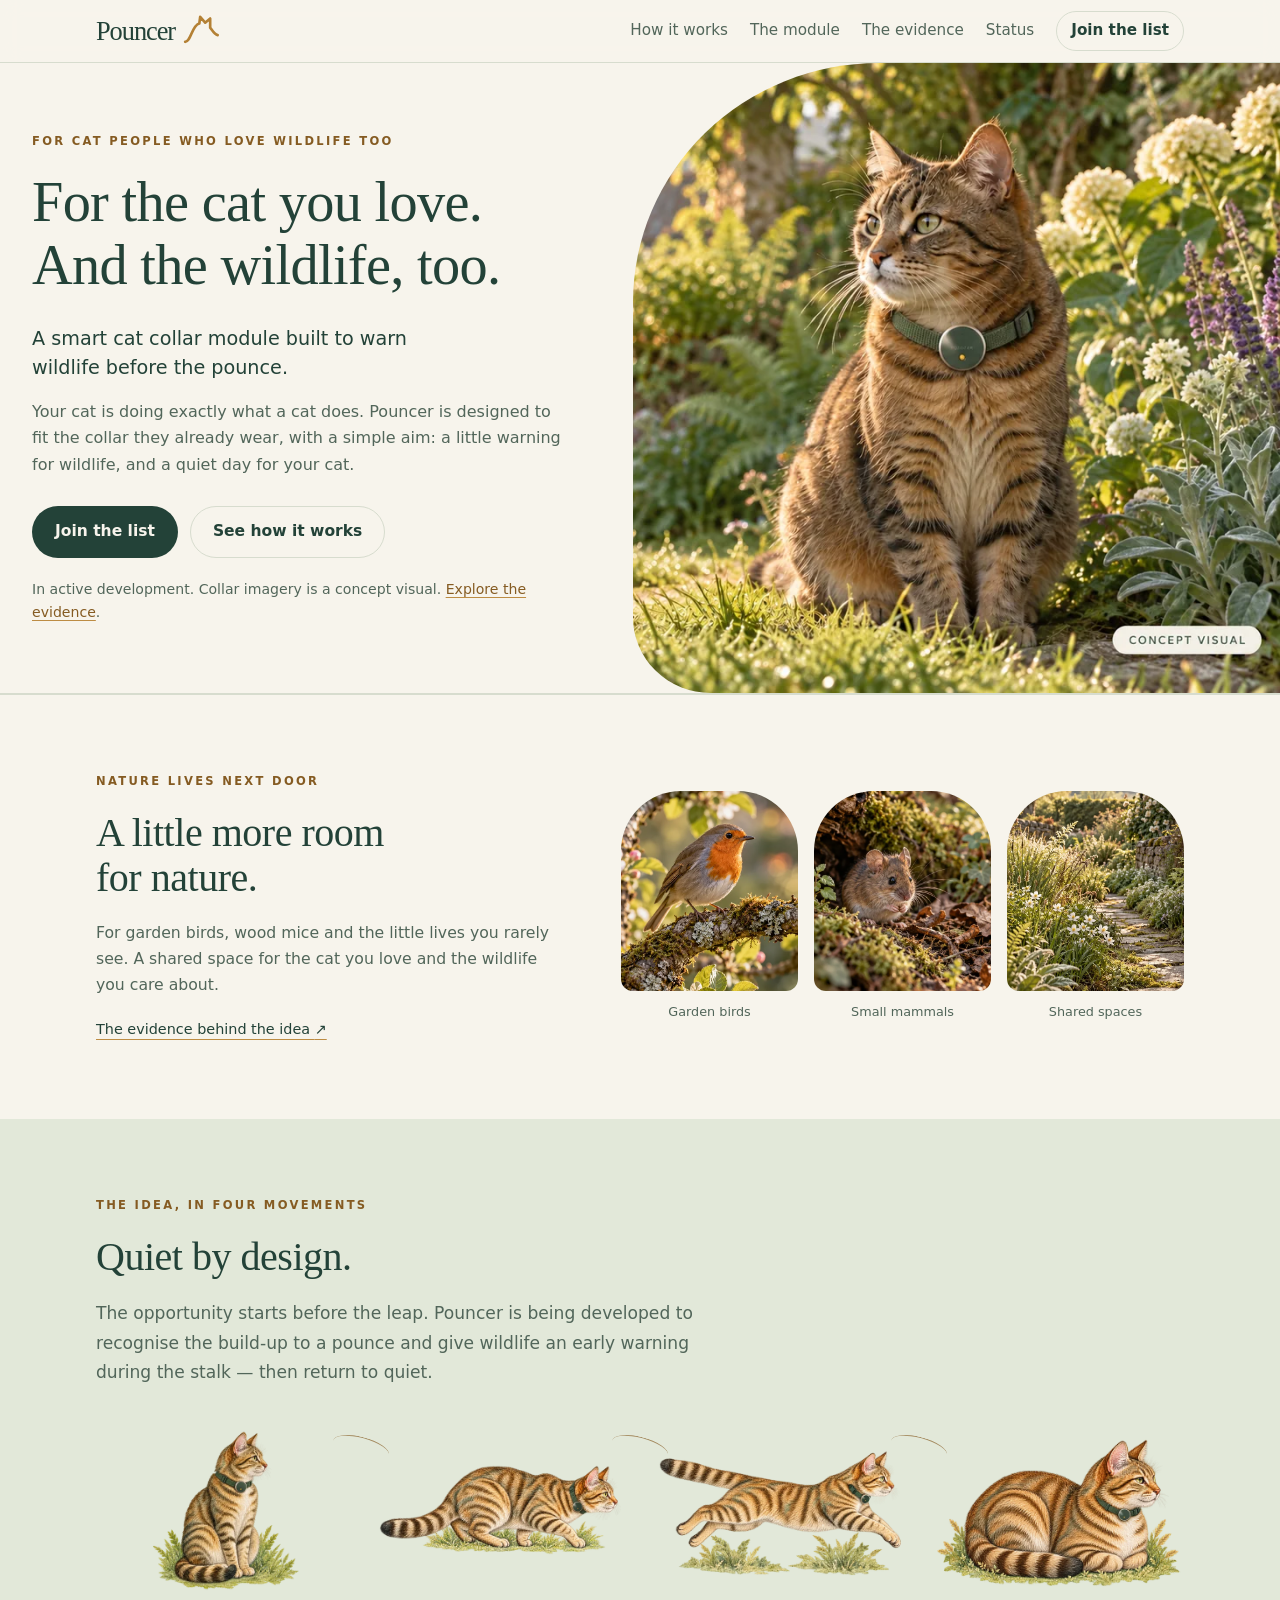
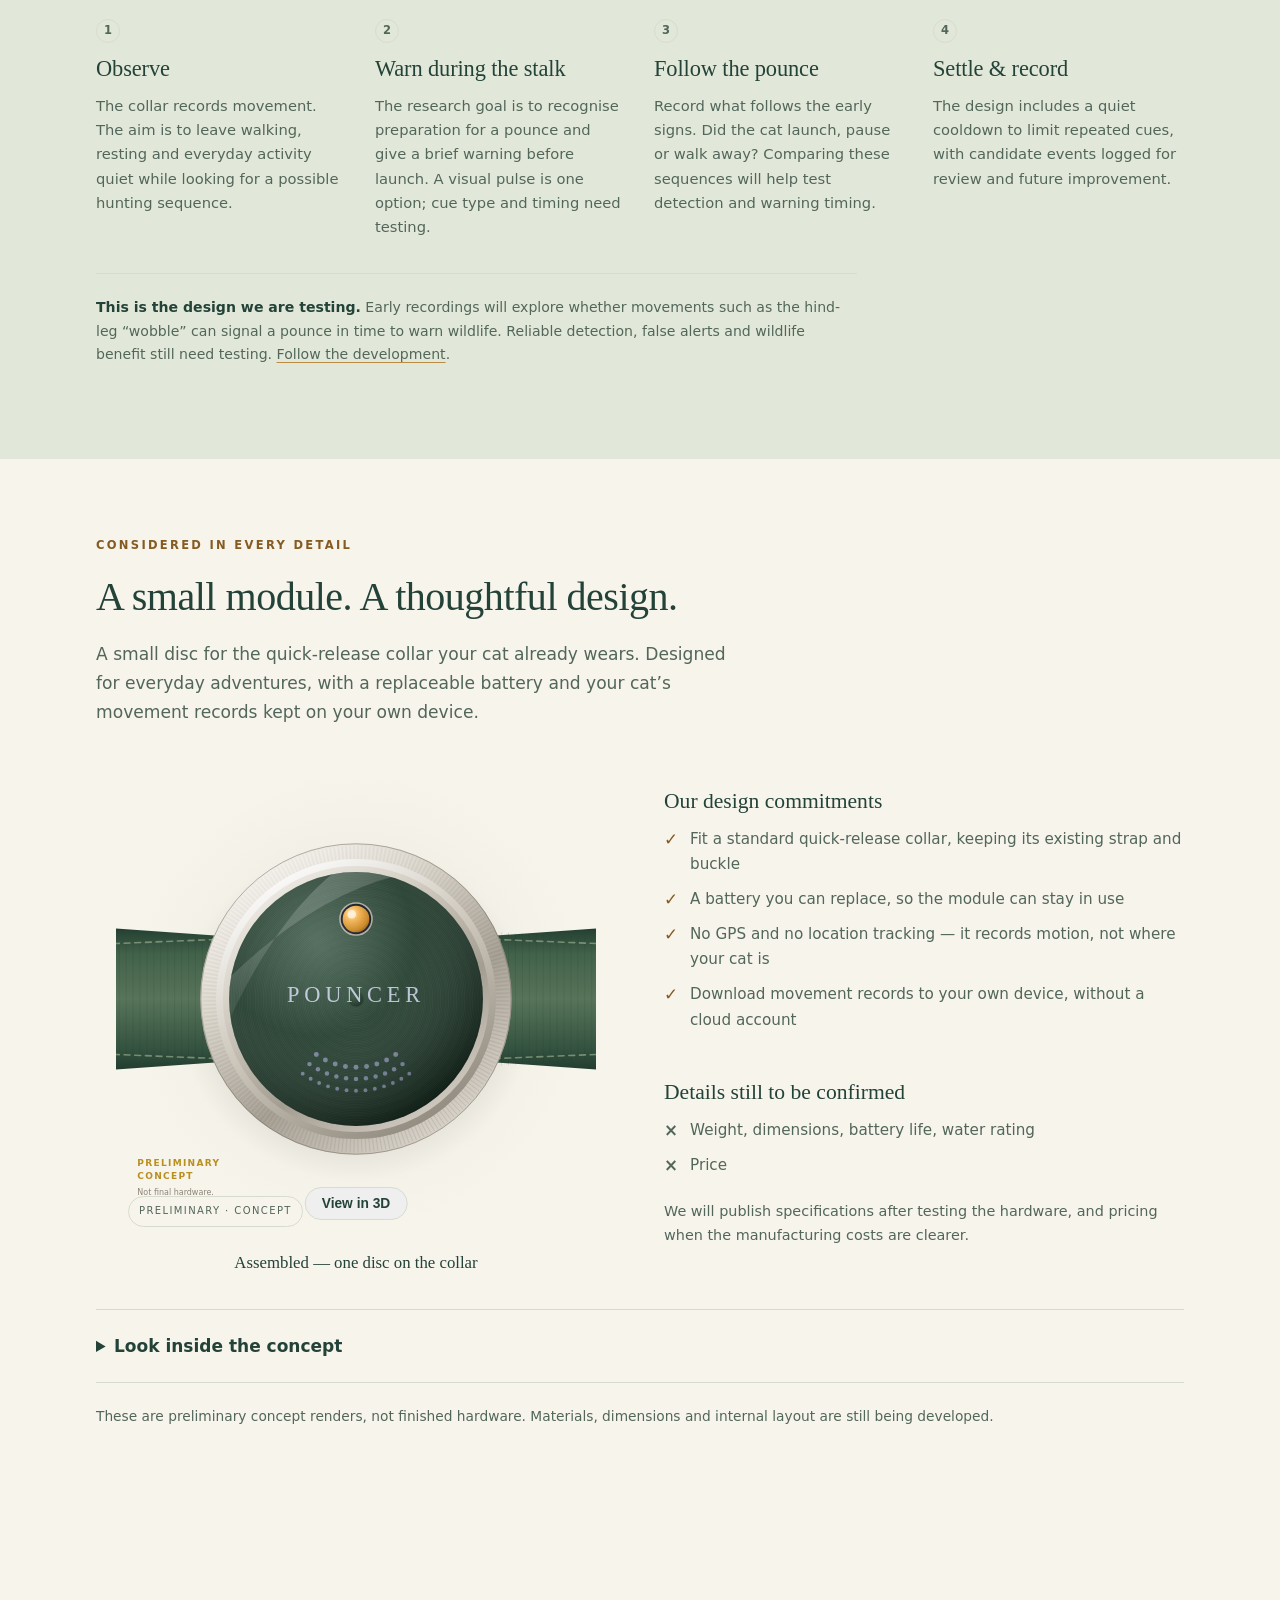
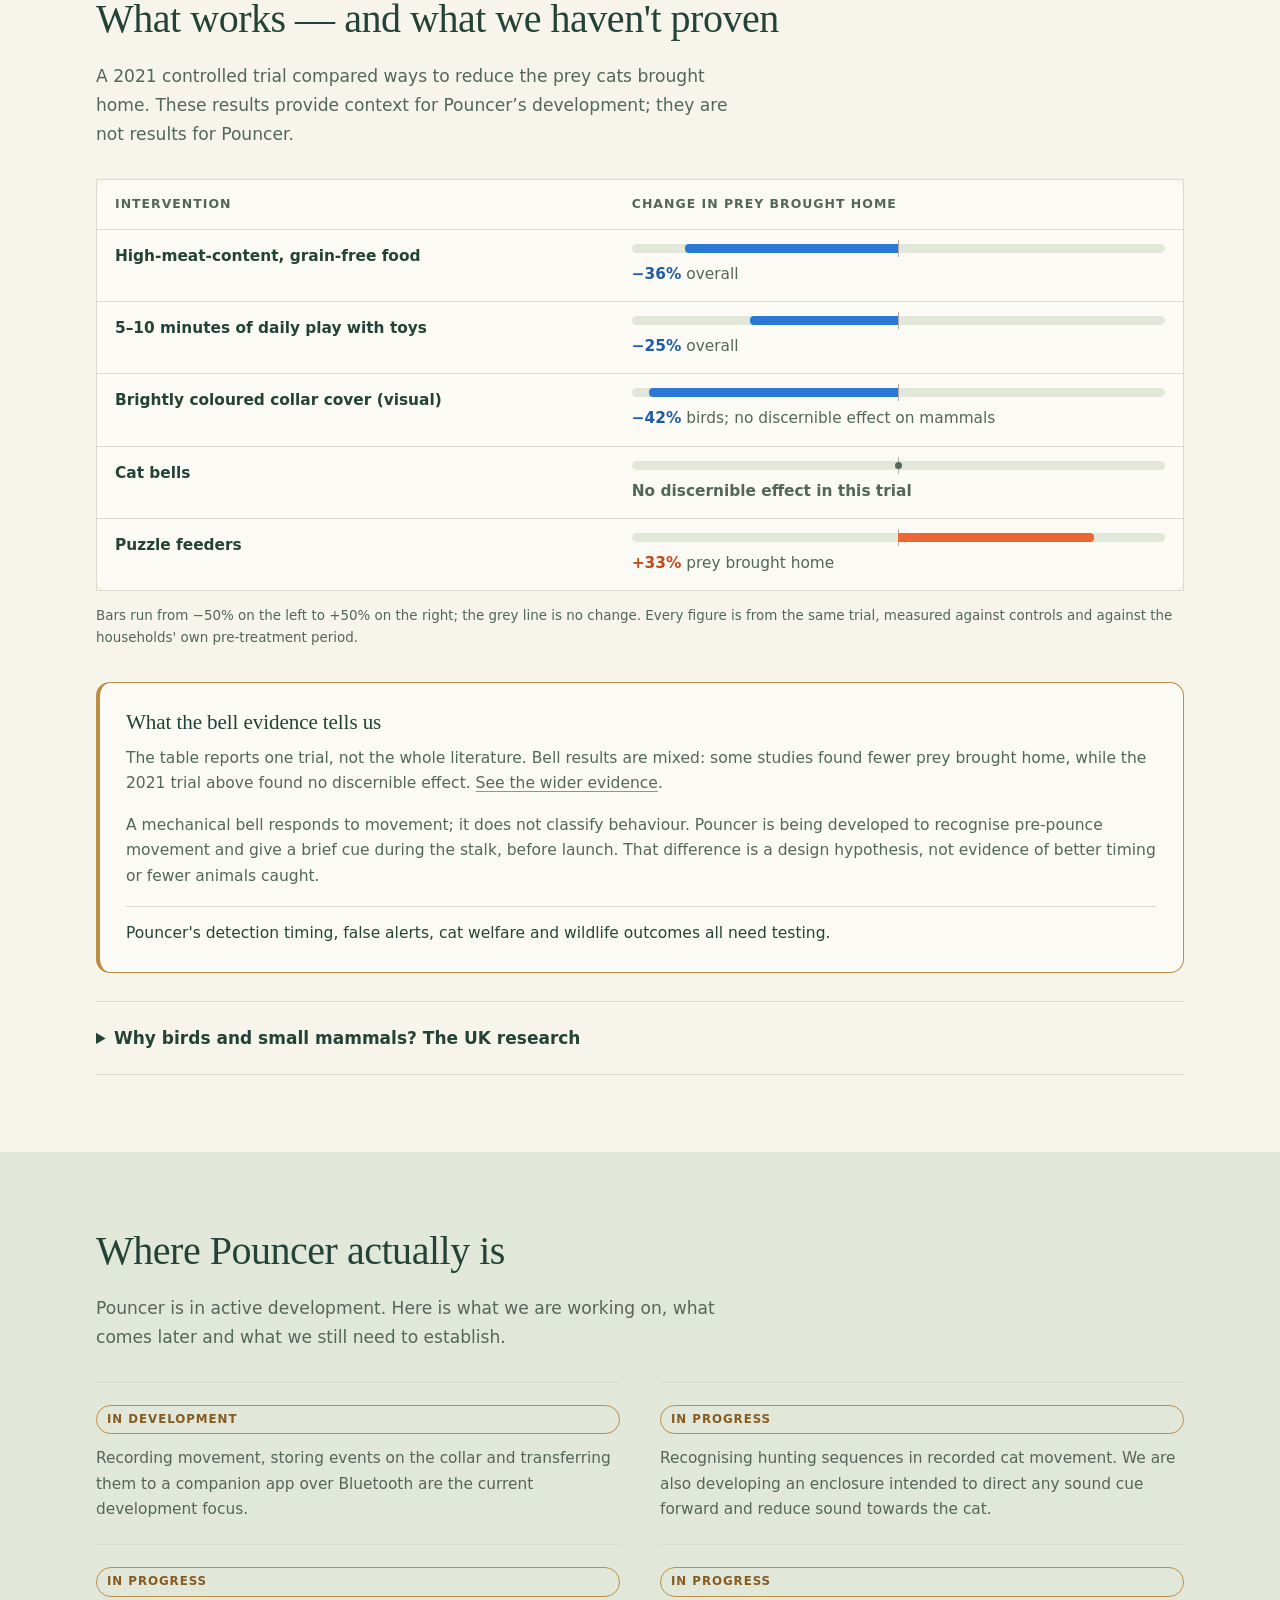
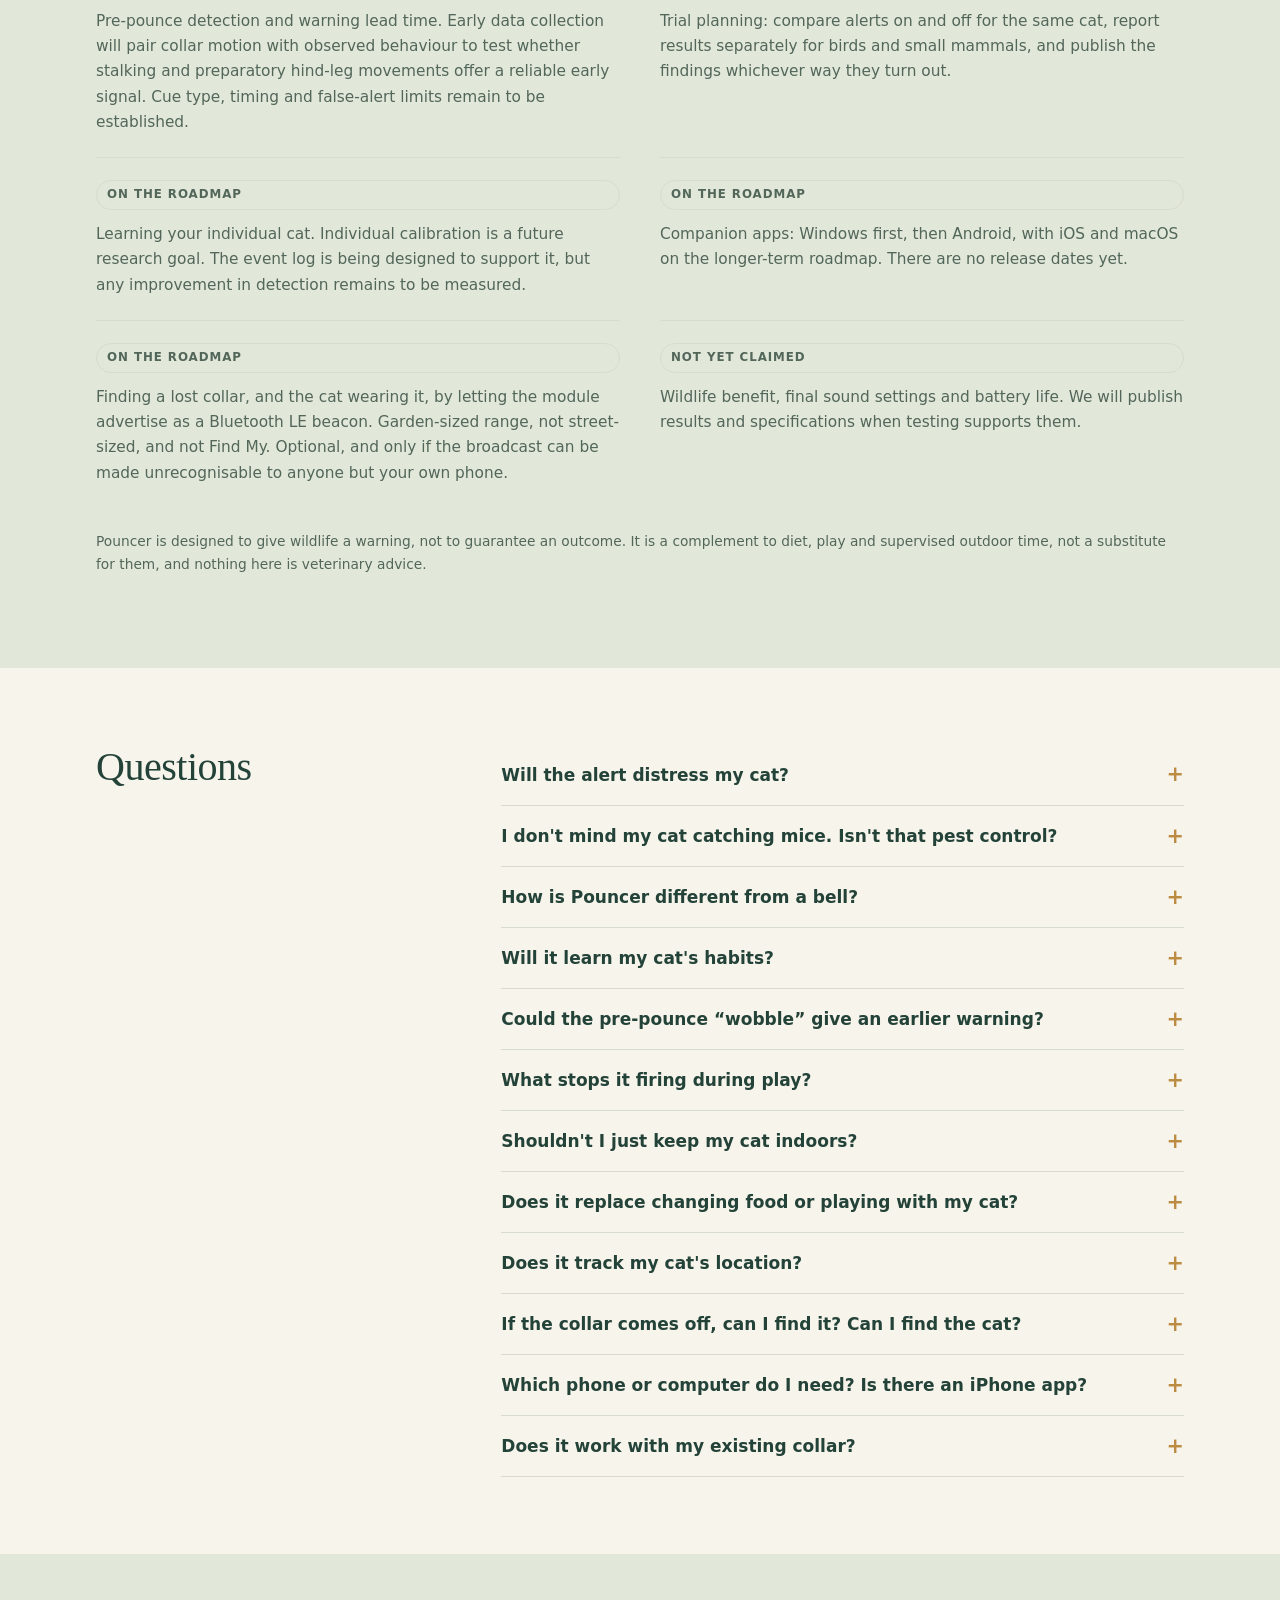
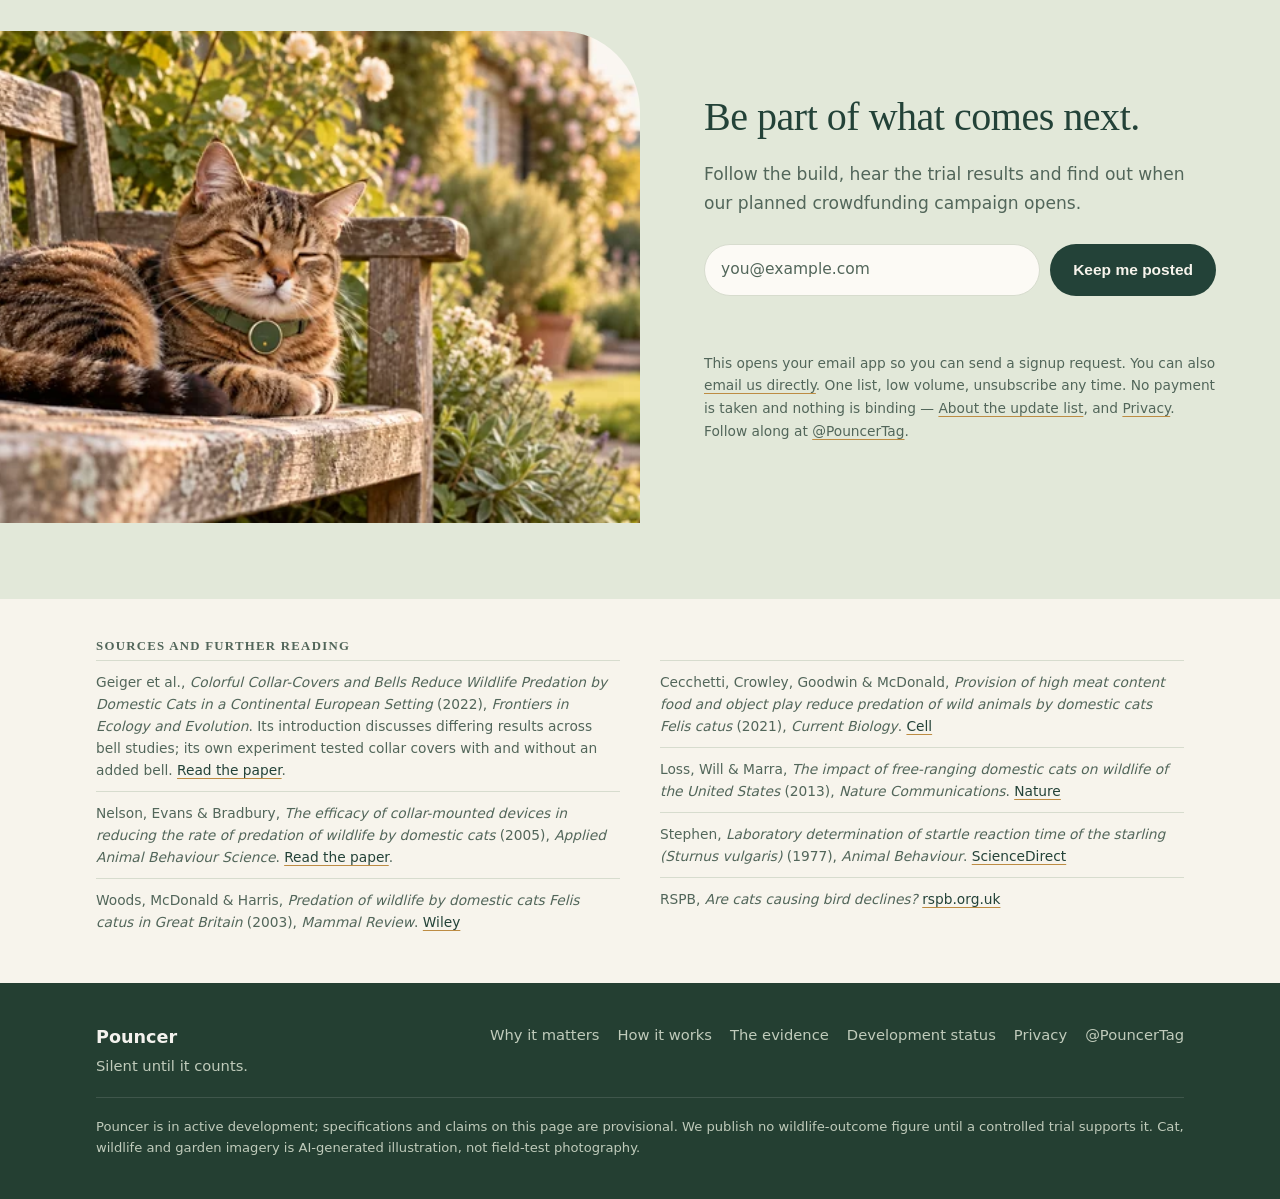
==== commit 1d31657c: "Simplify wildlife headline" ====
--- a/index.html
+++ b/index.html
@@ -52,7 +52,7 @@
     <div class="wrap hero-inner">
       <div class="hero-copy">
         <p class="eyebrow">For cat people who love wildlife too</p>
-        <h1>For the cat you love.<br>And the wildlife you do, too.</h1>
+        <h1>For the cat you love.<br>And the wildlife, too.</h1>
         <p class="hero-definition">A smart cat collar module built to warn wildlife before the pounce.</p>
         <p class="lede">
           Your cat is doing exactly what a cat does. Pouncer is designed to fit the collar they already wear,
